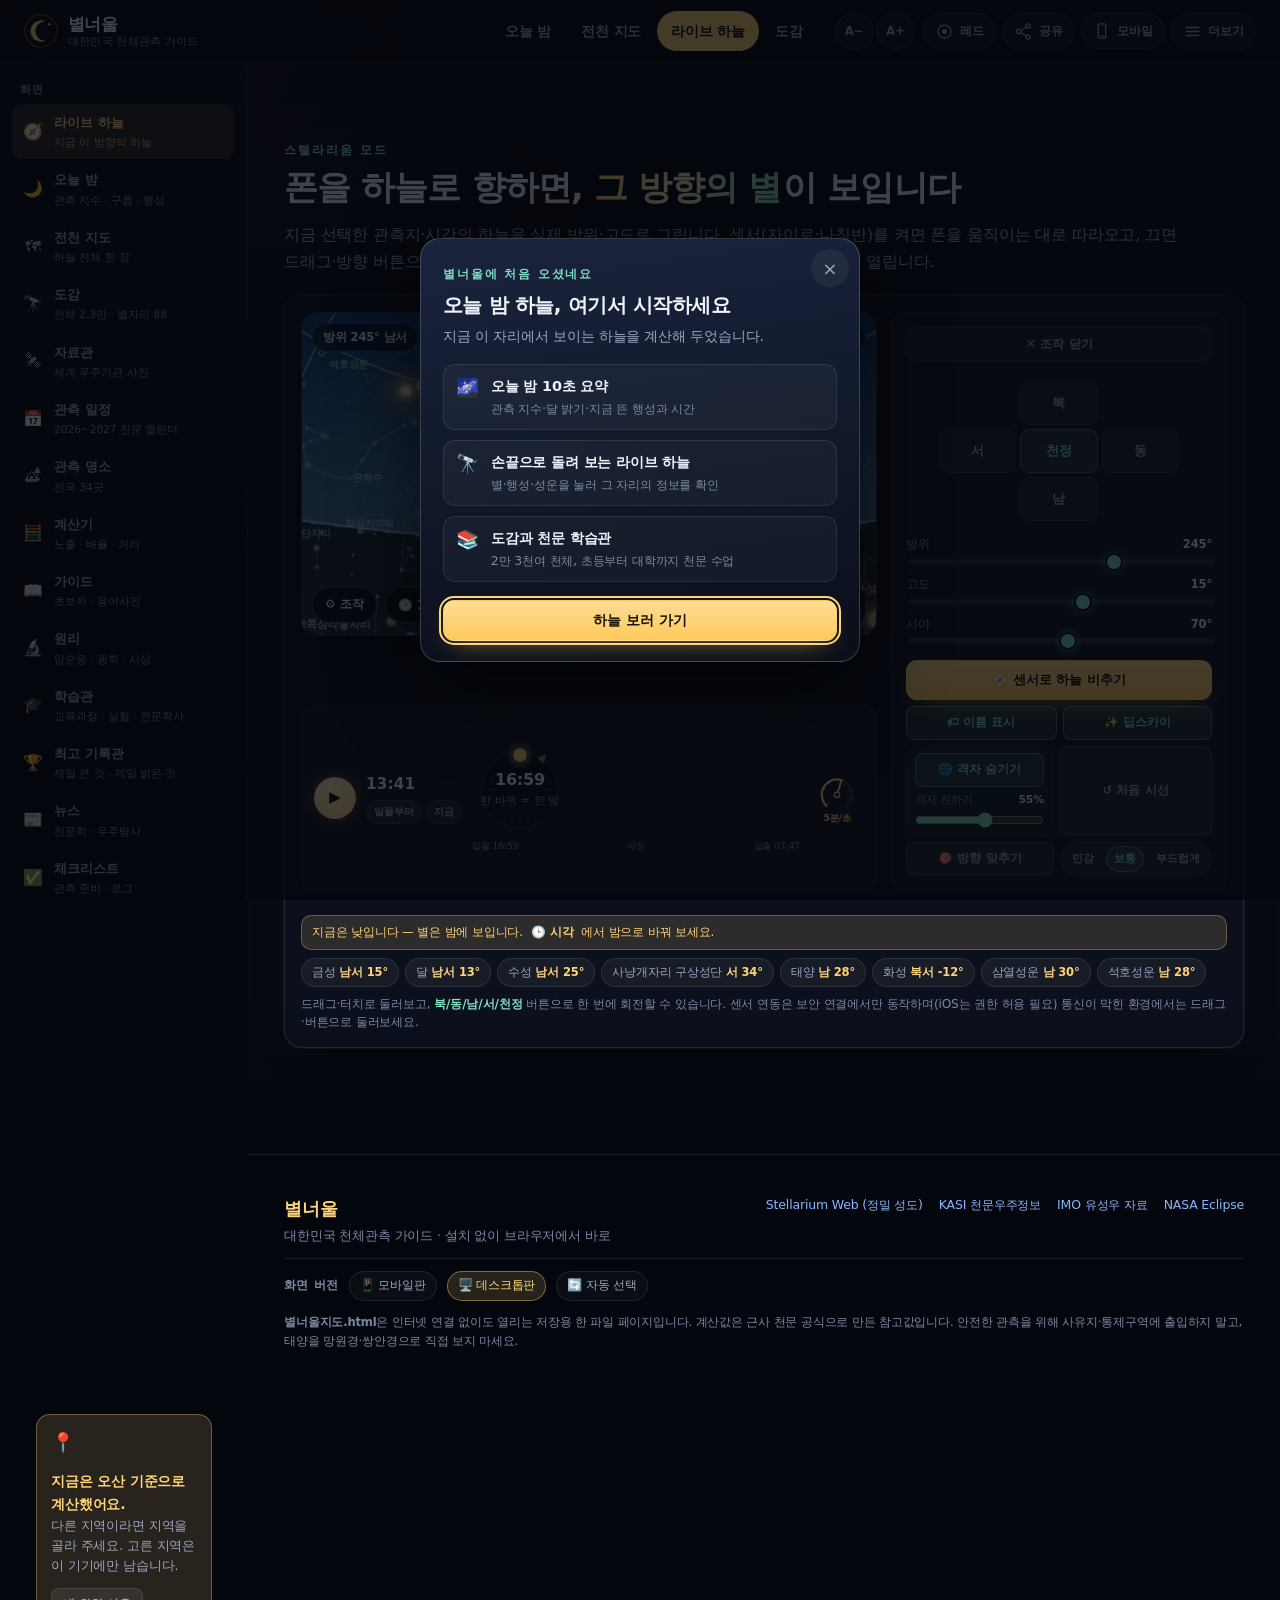
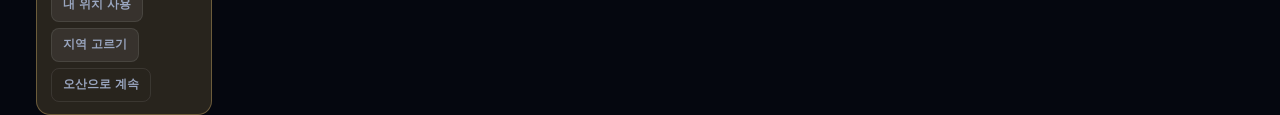
==== desktop.html @ a32bbd59 "📅 이번 주말 금·토·일 자동 비교·전환 칩 + 🌟 별 보기 좋은 날(30일 관측 지수) + 🌀 관성 손 떼는 순간 0프레임 · 캐시 2026-11-28.13" ====
<!DOCTYPE html>
<html lang="ko" data-layout="desktop">
<head>
<meta charset="UTF-8">
<meta name="viewport" content="width=1280, viewport-fit=cover">
<meta name="theme-color" content="#070b14">
<meta name="ob-layout" content="desktop">
<meta name="description" content="데스크톱판 · 별너울 — 대한민국 천체관측 가이드. 오늘 밤 달·행성·별자리, 관측 가능 시간, 촬영 계산기, 전국 별보기 명소, 2026~2027 천문 캘린더까지 한곳에서.">

<meta property="og:type" content="website">
<meta property="og:site_name" content="별너울">
<meta property="og:locale" content="ko_KR">
<meta property="og:title" content="별너울 — 대한민국 천체관측 가이드">
<meta property="og:description" content="오늘 밤 달·행성·별자리와 관측 가능 시간, 촬영 계산기, 전국 별보기 명소, 천문 학습관과 우주 뉴스까지 한곳에서. 설치 없이 브라우저에서 바로 열립니다.">
<meta property="og:image" content="https://byeolneoul.vercel.app/assets/space/jwst-carina-cosmic-cliffs.jpg">
<meta property="og:image:alt" content="제임스 웹 우주망원경이 촬영한 용골자리 성운">
<meta property="og:url" content="https://byeolneoul.vercel.app/">
<meta name="twitter:card" content="summary_large_image">
<meta name="twitter:title" content="별너울 — 대한민국 천체관측 가이드">
<meta name="twitter:description" content="오늘 밤 하늘을 10초 만에. 달·행성·별자리, 관측 명소, 촬영 계산기, 천문 학습관.">
<meta name="twitter:image" content="https://byeolneoul.vercel.app/assets/space/jwst-carina-cosmic-cliffs.jpg">
<title>별너울 — 데스크톱판</title>
<style id="bwSplashStyle">
/* 별너울 도입화면 — 첫 페인트부터 보이도록 머리에 직접 넣습니다 */
#bwSplash{
  position:fixed; inset:0; z-index:4000; display:grid; place-items:center;
  background:radial-gradient(125% 95% at 50% -10%, #1a2545 0%, #0d1526 42%, #06080f 100%);
  color:#eef2fb; overflow:hidden; opacity:1; visibility:visible;
  transition:opacity .58s ease, visibility .58s ease;
  font-family:"Pretendard", system-ui, -apple-system, "Apple SD Gothic Neo", "Malgun Gothic", sans-serif;
  -webkit-tap-highlight-color:transparent;
}
#bwSplash.is-out{ opacity:0; visibility:hidden; pointer-events:none; }
#bwSplash canvas{ position:absolute; inset:0; width:100%; height:100%; display:block; }
#bwSplash .bws-glow{
  position:absolute; left:50%; top:52%; width:min(78vw, 720px); height:min(78vw, 720px);
  transform:translate(-50%, -50%); pointer-events:none;
  background:radial-gradient(closest-side, rgba(138,182,255,.16), rgba(126,224,192,.07) 55%, rgba(6,8,15,0) 78%);
  filter:blur(6px);
}
#bwSplash .bws-inner{ position:relative; text-align:center; padding:0 26px; z-index:2; }
#bwSplash .bws-eyebrow{
  margin:0 0 14px; font-size:.72rem; letter-spacing:.34em; text-transform:uppercase;
  color:#8ab6ff; opacity:.9;
  animation:bwsFade 1.4s ease .15s both;
}
#bwSplash .bws-logo{
  margin:0; font-size:clamp(2.9rem, 11vw, 5.4rem); font-weight:800; letter-spacing:.02em; line-height:1.08;
  background:linear-gradient(178deg, #ffffff 6%, #ffe6b0 52%, #ffd479 100%);
  -webkit-background-clip:text; background-clip:text; color:transparent;
  filter:drop-shadow(0 6px 26px rgba(255,190,110,.26));
  animation:bwsRise 1.15s cubic-bezier(.2,.7,.3,1) .1s both;
}
#bwSplash .bws-sub{
  margin:16px 0 0; font-size:clamp(.92rem, 3.5vw, 1.16rem); color:#cfd9ee; letter-spacing:.01em;
  animation:bwsFade 1.5s ease .55s both;
}
#bwSplash .bws-hint{
  position:absolute; left:0; right:0; bottom:clamp(28px, 7vh, 58px); z-index:2; margin:0;
  text-align:center; font-size:.76rem; color:#7c88a3; letter-spacing:.04em;
  animation:bwsFade 1.6s ease 1.1s both;
}
@keyframes bwsRise{ from{ opacity:0; transform:translateY(16px) scale(.985); } to{ opacity:1; transform:none; } }
@keyframes bwsFade{ from{ opacity:0; } to{ opacity:1; } }
@media (prefers-reduced-motion: reduce){
  #bwSplash{ transition:opacity .2s linear, visibility .2s linear; }
  #bwSplash .bws-logo, #bwSplash .bws-eyebrow, #bwSplash .bws-sub, #bwSplash .bws-hint{ animation:none; }
}
</style>

<link rel="stylesheet" href="styles.css">
<link rel="stylesheet" href="layout-desktop.css">
<!-- 홈 화면 설치(PWA) -->
<link rel="manifest" href="manifest.webmanifest">
<link rel="apple-touch-icon" sizes="180x180" href="assets/icons/apple-touch-icon.png">
<meta name="apple-mobile-web-app-capable" content="yes">
<meta name="mobile-web-app-capable" content="yes">
<meta name="apple-mobile-web-app-status-bar-style" content="black-translucent">
<meta name="apple-mobile-web-app-title" content="별너울">
<meta name="application-name" content="별너울">
<link rel="icon" href="data:image/svg+xml,%3Csvg xmlns='http://www.w3.org/2000/svg' viewBox='0 0 64 64'%3E%3Ccircle cx='32' cy='32' r='30' fill='%23070b18'/%3E%3Cpath d='M40 14a20 20 0 1 0 0 36 16 16 0 0 1 0-36z' fill='%23ffd479'/%3E%3Ccircle cx='46' cy='20' r='2' fill='%23fff'/%3E%3Ccircle cx='18' cy='44' r='1.5' fill='%23fff'/%3E%3C/svg%3E">
</head>
<body>

<!-- 도입화면 — 첫 페인트부터 이 자리에서 바로 보입니다 -->
<div id="bwSplash" role="dialog" aria-label="별너울 도입 화면">
  <canvas id="bwSplashCanvas" aria-hidden="true"></canvas>
  <div class="bws-glow" aria-hidden="true"></div>
  <div class="bws-inner">
    <p class="bws-eyebrow">대한민국 천체관측 가이드</p>
    <h1 class="bws-logo">별너울</h1>
    <p class="bws-sub">오늘 밤, 내 머리 위 하늘을 읽다</p>
  </div>
  <p class="bws-hint">화면을 누르면 바로 시작합니다</p>
</div>
<script src="splash.js"></script>

<noscript>
  <div class="noscript-warn" role="alert"><b>JavaScript가 꺼져 있습니다.</b> 별너울은 달 위상·행성 위치·박명 시각을 이 브라우저에서 직접 계산합니다. 브라우저 설정에서 JavaScript를 켜면 모든 기능이 동작합니다.</div>
</noscript>

<a class="skip-link" href="#today">본문으로 건너뛰기</a>

<!-- ===================== 공통 헤더 ===================== -->
<header class="site-header" id="siteHeader">
  <div class="header-inner">
    <a class="brand" href="#today" aria-label="별너울 홈">
      <span class="brand-mark" aria-hidden="true">
        <svg viewBox="0 0 40 40" width="34" height="34">
          <circle cx="20" cy="20" r="19" fill="none" stroke="currentColor" stroke-width="1.2" opacity=".35"/>
          <path d="M25 8.5a12.5 12.5 0 1 0 0 23 10 10 0 0 1 0-23z" fill="currentColor"/>
          <circle cx="30" cy="12" r="1.4" fill="currentColor"/>
          <circle cx="12" cy="30" r="1" fill="currentColor"/>
        </svg>
      </span>
      <span class="brand-text">
        <strong>별너울</strong>
        <small>대한민국 천체관측 가이드</small>
      </span>
    </a>

    <nav class="main-nav" id="mainNav" aria-label="주요 메뉴">
      <a href="#today" class="nav-link is-active" data-nav="today">오늘 밤</a>
      <a href="#skymap" class="nav-link" data-nav="skymap">전천 지도</a>
      <a href="#live" class="nav-link" data-nav="live">라이브 하늘</a>
      <a href="#catalog" class="nav-link" data-nav="catalog">도감</a>
    </nav>

    <div class="header-tools">
      <div class="font-ctrl" role="group" aria-label="글자 크기">
        <button class="icon-btn icon-btn-sm" id="fsDown" aria-label="글자 작게" title="글자 작게">A−</button>
        <button class="icon-btn icon-btn-sm" id="fsUp" aria-label="글자 크게" title="글자 크게">A+</button>
      </div>
      <button class="icon-btn" id="btnRed" aria-pressed="false" title="야간 관측용 레드라이트 모드 (암순응 보호)">
        <svg viewBox="0 0 24 24" width="19" height="19" aria-hidden="true"><circle cx="12" cy="12" r="8.2" fill="none" stroke="currentColor" stroke-width="1.6"/><circle cx="12" cy="12" r="3.2" fill="currentColor"/></svg>
        <span class="tool-label">레드</span>
      </button>
      <button class="icon-btn" id="btnShareTop" title="오늘 밤 별보기 플랜을 복사">
        <svg viewBox="0 0 24 24" width="19" height="19" aria-hidden="true"><circle cx="18" cy="5" r="2.6" fill="none" stroke="currentColor" stroke-width="1.6"/><circle cx="6" cy="12" r="2.6" fill="none" stroke="currentColor" stroke-width="1.6"/><circle cx="18" cy="19" r="2.6" fill="none" stroke="currentColor" stroke-width="1.6"/><path d="M8.4 10.8 15.6 6.4M8.4 13.2l7.2 4.4" stroke="currentColor" stroke-width="1.6"/></svg>
        <span class="tool-label">공유</span>
      </button>
      <div class="more-wrap">
        <button class="icon-btn more-btn" id="btnMore" aria-expanded="false" aria-controls="moreMenu" aria-haspopup="true" title="전체 목차 열기">
          <svg viewBox="0 0 24 24" width="19" height="19" aria-hidden="true"><path d="M4 7h16M4 12h16M4 17h16" stroke="currentColor" stroke-width="1.8" stroke-linecap="round"/></svg>
          <span class="tool-label">더보기</span>
        </button>
        <div class="more-menu" id="moreMenu" role="menu" aria-label="전체 목차" hidden>
          <div class="more-core" role="group" aria-label="주요 메뉴">
            <a href="#today" role="menuitem">오늘 밤</a>
            <a href="#skymap" role="menuitem">전천 지도</a>
            <a href="#live" role="menuitem">라이브 하늘</a>
            <a href="#catalog" role="menuitem">도감</a>
          </div>
          <div class="more-group more-pwa" role="group" aria-label="앱 설치">
            <p class="more-title"><span aria-hidden="true">📲</span> 앱</p>
            <button type="button" class="more-item" id="btnInstall" role="menuitem">
              <span class="mi-ico" aria-hidden="true">📲</span>
              <span class="mi-txt"><b id="pwaInstallLabel">앱으로 설치</b><small id="pwaInstallNote">홈 화면에 추가 · 주소창 없이</small></span>
              <span class="pwa-badge" id="pwaInstallBadge" hidden>실행 중</span>
            </button>
          </div>
          <div class="more-group" role="group" aria-label="관측 계획과 현장">
            <p class="more-title"><span aria-hidden="true">🗓️</span> 관측 계획 · 현장</p>
            <a href="#calendar" class="more-item" role="menuitem">
              <span class="mi-ico" aria-hidden="true">📅</span>
              <span class="mi-txt"><b>관측 일정</b><small>2026~2027 천문 캘린더</small></span>
            </a>
            <a href="#sites" class="more-item" role="menuitem">
              <span class="mi-ico" aria-hidden="true">🏕️</span>
              <span class="mi-txt"><b>전국 관측 명소</b><small>광공해 등급 · 권역별 추천</small></span>
            </a>
          </div>
          <div class="more-group" role="group" aria-label="도구와 자료">
            <p class="more-title"><span aria-hidden="true">🧰</span> 도구 · 자료</p>
            <a href="#lab" class="more-item" role="menuitem">
              <span class="mi-ico" aria-hidden="true">🧮</span>
              <span class="mi-txt"><b>촬영·광학 계산기</b><small>노출 · 화각 · 배율 · 한계등급</small></span>
            </a>
            <a href="#spacearchive" class="more-item" role="menuitem">
              <span class="mi-ico" aria-hidden="true">🛰️</span>
              <span class="mi-txt"><b>🛰️ 자료관</b><small>세계 우주기관의 실제 사진</small></span>
            </a>
          </div>
          <div class="more-group" role="group" aria-label="학습관과 소식">
            <p class="more-title"><span aria-hidden="true">🎓</span> 배움 · 소식</p>
            <a href="#records" class="more-item" role="menuitem">
              <span class="mi-ico" aria-hidden="true">🏆</span>
              <span class="mi-txt"><b>🏆 우주 최고 기록관</b><small>제일 큰 것 · 제일 밝은 것 15가지</small></span>
            </a>
            <a href="#learn" class="more-item" role="menuitem">
              <span class="mi-ico" aria-hidden="true">🎓</span>
              <span class="mi-txt"><b>천문 학습관</b><small>교육과정 실험실 · 천문학사</small></span>
            </a>
            <a href="#news" class="more-item" role="menuitem">
              <span class="mi-ico" aria-hidden="true">📰</span>
              <span class="mi-txt"><b>우주·천문 뉴스</b><small>최신 관측 · 로켓 발사 소식</small></span>
            </a>
          </div>
          <div class="more-group" role="group" aria-label="입문과 학습">
            <p class="more-title"><span aria-hidden="true">📖</span> 입문 · 학습</p>
            <a href="#guide" class="more-item" role="menuitem">
              <span class="mi-ico" aria-hidden="true">📖</span>
              <span class="mi-txt"><b>초보자 가이드 &amp; 용어사전</b><small>첫 관측 7단계 + 용어 89개</small></span>
            </a>
            <a href="#glossary" class="more-item" role="menuitem">
              <span class="mi-ico" aria-hidden="true">🔤</span>
              <span class="mi-txt"><b>용어사전 바로 보기</b><small>적위 · Bortle · 시상 등</small></span>
            </a>
            <a href="#science" class="more-item" role="menuitem">
              <span class="mi-ico" aria-hidden="true">🔬</span>
              <span class="mi-txt"><b>원리 깊이 보기</b><small>암순응 · 노출 · 구경 · 시상</small></span>
            </a>
          </div>
          <div class="more-group" role="group" aria-label="빠른 실행">
            <p class="more-title"><span aria-hidden="true">⚡</span> 빠른 실행</p>
            <button type="button" class="more-item" data-open="cookie" role="menuitem">
              <span class="mi-ico" aria-hidden="true">🍪</span>
              <span class="mi-txt"><b>오늘의 우주 쿠키</b><small>NASA · SpaceX 오늘의 소식</small></span>
            </button>
            <button type="button" class="more-item" data-open="ai" role="menuitem">
              <span class="mi-ico" aria-hidden="true">🤖</span>
              <span class="mi-txt"><b>AI 천문 도우미</b><small>이 사이트의 하늘 정보로 답합니다</small></span>
            </button>
          </div>
          <div class="more-group" role="group" aria-label="의견 보내기">
            <p class="more-title"><span aria-hidden="true">💬</span> 의견</p>
            <button type="button" class="more-item" data-open="feedback" role="menuitem">
              <span class="mi-ico" aria-hidden="true">💬</span>
              <span class="mi-txt"><b>사용자 피드백</b><small>버그 제보 · 기능 제안 · 칭찬</small></span>
            </button>
          </div>
          <div class="more-group" role="group" aria-label="공유">
            <p class="more-title"><span aria-hidden="true">🔗</span> 공유</p>
            <button type="button" class="more-item" data-open="share" role="menuitem">
              <span class="mi-ico" aria-hidden="true">🔗</span>
              <span class="mi-txt"><b>별너울 공유하기</b><small>링크 보내기 · 친구에게 추천</small></span>
            </button>
          </div>
        </div>
      </div>
    </div>
  </div>
</header>

<div class="wrap first-visit-wrap">
  <div class="first-visit" id="firstVisit" hidden>
    <span class="fv-ico" aria-hidden="true">📍</span>
    <div class="fv-txt"><b>지금은 오산 기준으로 계산했어요.</b><span>다른 지역이라면 지역을 골라 주세요. 고른 지역은 이 기기에만 남습니다.</span></div>
    <div class="fv-actions">
      <button type="button" class="mini-btn" data-fv="geo">내 위치 사용</button>
      <button type="button" class="mini-btn" data-fv="pick">지역 고르기</button>
      <button type="button" class="mini-btn fv-ghost" data-fv="keep">오산으로 계속</button>
    </div>
  </div>
</div>

<main>

<!-- ===================== 1. 오늘 밤 ===================== -->
<section class="section section-hero" id="today" data-view="today">
  <div class="hero-sky" aria-hidden="true">
    <div class="hero-glow"></div>
    <canvas class="hero-stars" id="heroStars" width="1200" height="620"></canvas>
  </div>

  <div class="wrap">
    <div class="hero-head">
      <p class="eyebrow">오늘 밤, 어디서 무엇을 볼까</p>
      <h1>대한민국 어디서든,<br><span class="grad">오늘 밤 하늘</span>을 10초 만에.</h1>
      <p class="hero-sub">지역과 날짜를 고르면 달 위상·어두운 시간·지금 떠 있는 천체·촬영 설정까지 한 번에 계산합니다.</p>
      <p class="boot-note" id="bootNote" role="status" aria-live="polite"><span class="bn-dot" aria-hidden="true"></span>오늘 밤 하늘을 계산하고 있어요…</p>

      <div class="quick-actions" id="quickActions" role="group" aria-label="빠른 날짜 선택">
        <button class="qa-btn is-active" data-preset="tonight" type="button"><span aria-hidden="true">🌙</span>오늘 밤</button>
        <button class="qa-btn" data-preset="weekend" type="button"><span aria-hidden="true">📅</span>이번 주말</button>
        <button class="qa-btn" data-preset="dark" type="button"><span aria-hidden="true">🌟</span>별 보기 좋은 날</button>
        <button class="qa-btn" data-preset="gem" type="button"><span aria-hidden="true">✨</span>12/14 쌍둥이자리</button>
        <button class="qa-btn" data-preset="qua" type="button"><span aria-hidden="true">☄️</span>1/4 사분의자리</button>
      </div>

      <!-- 이번 주말 — 금·토·일 밤 중 더 좋은 밤으로 바로 전환 (「이번 주말」 프리셋일 때만 보입니다) -->
      <div class="weekend-switch" id="weekendSwitch" hidden>
        <div class="ws-chips" id="weekendChips" role="group" aria-label="이번 주말 밤 전환"></div>
        <p class="ws-why" id="weekendWhy" aria-live="polite"></p>
      </div>
    </div>

    <!-- 관측지·날짜 선택 -->
    <div class="control-panel" id="controlPanel">
      <div class="control-row control-row-region">
        <label class="field field-prov">
          <span class="field-label">시·도</span>
          <select id="provinceSelect" aria-label="시·도 선택"></select>
        </label>
        <label class="field field-dist">
          <span class="field-label">시·군·구</span>
          <select id="districtSelect" aria-label="시·군·구 선택"></select>
        </label>
        <button class="btn btn-ghost" id="btnGeo" title="브라우저 위치 권한을 허용하면 현재 위치로 계산합니다">
          <svg viewBox="0 0 24 24" width="16" height="16" aria-hidden="true"><path d="M12 2v3M12 19v3M2 12h3M19 12h3" stroke="currentColor" stroke-width="1.8" stroke-linecap="round"/><circle cx="12" cy="12" r="5.5" fill="none" stroke="currentColor" stroke-width="1.8"/><circle cx="12" cy="12" r="1.8" fill="currentColor"/></svg>
          내 위치
        </button>
        <label class="field field-date">
          <span class="field-label">날짜</span>
          <input type="date" id="dateInput" aria-label="관측 날짜">
        </label>
        <label class="field field-time">
          <span class="field-label">시각</span>
          <input type="time" id="timeInput" aria-label="관측 시각 (지금은 현재 시각으로 자동 갱신)">
          <button class="mini-btn" id="btnNow" type="button" title="현재 시각으로">지금</button>
        </label>
      </div>
      <div class="control-row control-row-sub">
        <button class="link-btn" id="btnCustom" aria-expanded="false">위경도 직접 입력</button>
        <span class="coord-note" id="coordNote">37.1969°N · 127.0343°E · Bortle 7</span>
        <span class="region-hint" id="regionHint">시·도 → 시·군·구 순서로 좁혀집니다 · 2026.7 행정구역 기준</span>
        <div class="custom-coords" id="customCoords" hidden>
          <label class="field field-sm"><span class="field-label">위도</span><input type="number" id="latInput" step="0.0001" min="-90" max="90" inputmode="decimal"></label>
          <label class="field field-sm"><span class="field-label">경도</span><input type="number" id="lonInput" step="0.0001" min="-180" max="180" inputmode="decimal"></label>
          <button class="btn btn-sm" id="btnApplyCoords">적용</button>
        </div>
      </div>
    </div>

    <!-- 지금이 낮일 때의 안내 (밤 기준으로 한 번에 바꾸기) -->
    <div class="day-note" id="dayNote" role="status" hidden>
      <span id="dayNoteText">☀️ 지금은 낮입니다 — 아래 고도·추천은 지금 하늘 기준이에요. 밤에 볼 대상을 보려면 시각을 바꿔 주세요.</span>
      <button class="mini-btn" id="btnNight22" type="button">🌙 오늘 밤 22:00로 보기</button>
    </div>

    <!-- 10초 요약 히어로 카드 -->
    <div class="summary-card" id="heroSummary" aria-live="polite">
      <div class="summary-main">
        <div class="summary-head">
          <span class="summary-date" id="summaryDate">—</span>
          <span class="summary-place" id="summaryPlace">—</span>
        </div>
        <div class="summary-grid">
          <div class="sum-moon">
            <div class="moon-svg-wrap" id="heroMoonSvg"></div>
            <div class="sum-moon-meta">
              <strong id="heroMoonName">—</strong>
              <span id="heroMoonPct">—</span>
            </div>
          </div>
          <div class="sum-window">
            <div class="sum-label">완전히 어두운 시간</div>
            <strong class="sum-big" id="heroDarkWindow">—</strong>
            <span class="sum-small" id="heroDarkHours">—</span>
          </div>
          <div class="sum-score">
            <div class="score-ring" id="heroScoreRing">
              <svg viewBox="0 0 100 100" width="88" height="88" aria-hidden="true">
                <circle cx="50" cy="50" r="42" fill="none" stroke="rgba(255,255,255,.09)" stroke-width="8"/>
                <circle id="scoreArc" cx="50" cy="50" r="42" fill="none" stroke="url(#scoreGrad)" stroke-width="8"
                        stroke-linecap="round" stroke-dasharray="264" stroke-dashoffset="264" transform="rotate(-90 50 50)"/>
                <defs><linearGradient id="scoreGrad" x1="0" y1="0" x2="1" y2="1">
                  <stop offset="0%" stop-color="#7ee0c0"/><stop offset="100%" stop-color="#ffd479"/>
                </linearGradient></defs>
              </svg>
              <span id="heroScoreNum">—</span>
            </div>
            <div class="sum-label term" data-tip="달 밝기·관측지 광공해·어두운 시간·시간별 구름양·강수를 종합한 '깊은하늘 관측' 지수입니다. 구름이 많을수록 점수가 크게 떨어집니다. 달과 행성은 이 점수와 별개로 언제든 볼 수 있습니다.">오늘 밤 관측 지수</div>
            <div class="score-basis" id="heroScoreBasis" aria-live="polite">—</div>
          </div>
        </div>
        <div class="sum-top3" id="heroTop3"></div>
      </div>
      <div class="summary-side">
        <div class="sum-side-row"><span>일몰</span><strong id="heroSunset">—</strong></div>
        <div class="sum-side-row"><span>천문박명 끝</span><strong id="heroDusk">—</strong></div>
        <div class="sum-side-row"><span>새벽 박명 시작</span><strong id="heroDawn">—</strong></div>
        <div class="sum-side-row"><span>달 출/몰</span><strong id="heroMoonRS">—</strong></div>
        <div class="sum-side-row"><span class="term" data-tip="관측지 좌표 기준 시간별 구름양·강수확률(Open-Meteo)의 오늘 밤 평균입니다. 18시부터 다음날 06시까지를 봅니다.">구름(밤 평균)</span><strong id="heroCloud">—</strong></div>
        <div class="sum-side-row"><span class="term" data-tip="내 위치 기준 하늘의 '현재 시각'. 적경 0h가 남중하는 때를 0시로 셉니다. 별이 지금 어디 있는지 계산하는 기준입니다.">지방항성시</span><strong id="heroLst">—</strong></div>
        <button class="btn btn-primary btn-block" id="btnSharePlan">
          <svg viewBox="0 0 24 24" width="17" height="17" aria-hidden="true"><path d="M9 12.5l6-3.5M9 12.5l6 3.5" stroke="currentColor" stroke-width="1.7" stroke-linecap="round"/><circle cx="6" cy="12" r="2.4" fill="none" stroke="currentColor" stroke-width="1.7"/><circle cx="18" cy="7" r="2.4" fill="none" stroke="currentColor" stroke-width="1.7"/><circle cx="18" cy="18" r="2.4" fill="none" stroke="currentColor" stroke-width="1.7"/></svg>
          오늘 밤 플랜 복사
        </button>
        <p class="side-hint">카카오톡·문자에 그대로 붙여넣으세요. 위치 권한이 막혀 있으면 위경도를 직접 입력하세요.</p>
        <button class="mini-btn" id="btnPrintPlan">플랜 인쇄 · PDF</button>
      </div>
    </div>

    <!-- 밤 타임라인 -->
    <div class="panel timeline-panel">
      <div class="panel-head">
        <h2>오늘 밤 어두운 시간</h2>
        <span class="panel-note" id="timelineNote">—</span>
      </div>
      <div class="night-bar" id="nightBar"></div>
      <div class="night-legend">
        <span><i class="dot dot-day"></i>낮</span>
        <span><i class="dot dot-civil"></i>시민박명</span>
        <span><i class="dot dot-naut"></i>항해박명</span>
        <span><i class="dot dot-astro"></i>천문박명</span>
        <span><i class="dot dot-dark"></i>완전한 어둠</span>
        <span><i class="dot dot-moon"></i>달 떠 있는 시간</span>
      </div>
    </div>

    <!-- 시간별 구름양 -->
    <div class="panel cloud-panel" id="cloudPanel">
      <div class="panel-head">
        <h2>시간별 구름양·강수 <span class="cloud-pill" id="cloudPill">—</span></h2>
        <span class="panel-note" id="cloudNote">Open-Meteo 시간별 구름양·강수 예보 · 오늘 18시 → 내일 06시</span>
      </div>
      <div class="cloud-chart" id="cloudChart" aria-live="polite"></div>
      <div class="cloud-legend" id="cloudLegend">
        <span><i class="cc-dot cc-clear"></i>맑음 0–25%</span>
        <span><i class="cc-dot cc-some"></i>조금 25–50%</span>
        <span><i class="cc-dot cc-many"></i>구름 많음 50–85%</span>
        <span><i class="cc-dot cc-over"></i>흐림 85% 이상</span>
        <span><i class="cc-dot cc-rain-dot"></i>💧 비·눈 (파란 막대 = 강수량)</span>
      </div>
      <p class="panel-foot" id="cloudFoot">기상 예보를 불러오는 중입니다…</p>
    </div>

    <div class="moon-row">
      <!-- 달 · 태양 상세 -->
      <div class="panel">
        <div class="panel-head"><h2>달과 태양</h2></div>
        <div class="moon-detail">
          <div class="moon-svg-wrap moon-large" id="moonDetailSvg"></div>
          <div class="moon-facts" id="moonFacts"></div>
        </div>
        <div class="moon-strip" id="moonStrip" aria-label="앞으로 14일 달 위상"></div>
        <div class="sun-facts" id="sunFacts"></div>
      </div>
    </div>

    <!-- 행성 -->
    <div class="panel" data-dash="planet">
      <div class="panel-head">
        <h2>오늘 밤 행성</h2>
        <span class="panel-note"><span class="term" data-tip="지구에서 본 밝기. 숫자가 작을수록 밝고, 1등급 차이는 약 2.5배 차이입니다.">겉보기 등급</span>·<span class="term" data-tip="지구에서 본 행성 원반의 각도 크기(″=각초). 클수록 망원경으로 크게 보입니다.">시지름</span>은 근사 계산값입니다</span>
      </div>
      <div class="table-scroll">
        <table class="data-table" id="planetTable">
          <thead><tr>
            <th>행성</th><th>등급</th><th>고도</th><th>방위</th><th>시지름</th><th>출</th><th>남중</th><th>몰</th><th>관측</th><th>조준</th>
          </tr></thead>
          <tbody></tbody>
        </table>
      </div>
    </div>

    <!-- 시간대별 계획 -->
    <div class="panel" data-dash="hourly">
      <div class="panel-head">
        <h2>시간대별로 무엇을 볼까</h2>
        <span class="panel-note">일몰부터 새벽까지, 그 시각 가장 잘 보이는 대상</span>
      </div>
      <div class="hourly-plan" id="hourlyPlan"></div>
      <p class="panel-foot">각 시간은 정시 기준이며, 고도 20° 이상이고 달빛 영향을 덜 받는 대상을 우선 골랐습니다.</p>
    </div>

    <!-- 앞으로 30일 별 보기 좋은 날 -->
    <div class="panel" data-dash="best">
      <div class="panel-head">
        <h2>앞으로 30일, 별 보기 좋은 날</h2>
        <span class="panel-note">오늘부터 30일 · 같은 관측지 기준 · 달 밝기·어두운 시간·(예보 구간 구름·강수)으로 계산</span>
      </div>
      <div class="best-nights" id="bestNights"></div>
    </div>

    <!-- 장비별 추천 -->
    <div class="panel" data-dash="targets">
      <div class="panel-head">
        <h2>오늘 밤 추천 천체</h2>
        <span class="panel-note">장비 단계를 고르면 그에 맞는 대상만 보여드립니다</span>
      </div>
      <div class="tier-tabs" id="tierTabs" role="tablist"></div>
      <div class="target-list" id="tonightTargets"></div>
    </div>
  </div>
</section>

<!-- ===================== 1-B. 라이브 하늘 뷰 (스텔라리움 모드) ===================== -->
<section class="section section-alt" id="live" data-view="live">
  <div class="wrap">
    <div class="section-head">
      <p class="eyebrow">스텔라리움 모드</p>
      <h2>폰을 하늘로 향하면, <span class="grad">그 방향의 별</span>이 보입니다</h2>
      <p class="section-sub">지금 선택한 관측지·시각의 하늘을 실제 방위·고도로 그립니다. 센서(자이로·나침반)를 켜면 폰을 움직이는 대로 따라오고, 끄면 드래그·방향 버튼으로 360° 둘러볼 수 있습니다. 별·행성·달을 누르면 정보 카드가 열립니다.</p>
    </div>

    <div class="panel live-panel">
      <div class="live-stage" id="liveStage">
        <canvas id="liveCanvas" role="img" aria-label="현재 방향의 하늘 (방위·고도 투영)"></canvas>
        <!-- 조준 유도 링 — 목표가 시야 안에 들어오면 그 자리에 조준 링을 그립니다 -->
        <canvas class="live-guide-canvas" id="liveGuideCanvas" aria-hidden="true"></canvas>
        <div class="live-hud" aria-hidden="true"><span class="live-cross-h"></span><span class="live-cross-v"></span></div>
        <div class="live-hud-top">
          <span class="live-chip" id="liveAzChip">방위 —</span>
          <span class="live-chip" id="liveAltChip">고도 —</span>
          <span class="live-chip live-chip-sensor" id="liveSensorChip">센서 꺼짐</span>
        </div>
        <!-- 🎯 조준 유도 — 보낸 목표를 ✕ 로 끌 때까지 따라갑니다 -->
        <div class="live-guide" id="liveGuide" hidden>
          <div class="lguide-bar" id="liveGuideBar">
            <span class="lguide-bar-ico" aria-hidden="true">🎯</span>
            <span class="lguide-bar-name" id="liveGuideName">목표</span>
            <span class="lguide-bar-state" id="liveGuideState">—</span>
            <button class="lguide-x" id="liveGuideX" type="button" aria-label="조준 유도 끄기" title="조준 유도 끄기">✕</button>
          </div>
          <div class="lguide-beacon" id="liveGuideBeacon" aria-hidden="true">
            <span class="lguide-halo"></span>
            <span class="lguide-arrow" id="liveGuideArrow">
              <svg viewBox="0 0 24 24" width="18" height="18" focusable="false" aria-hidden="true"><path d="M12 2.8 19.6 19.4 12 15.3 4.4 19.4z" fill="currentColor"/></svg>
            </span>
          </div>
          <div class="lguide-pill" id="liveGuidePill" aria-hidden="true">
            <b class="lguide-pill-name" id="liveGuideBeaconName">목표</b>
            <span class="lguide-pill-angle" id="liveGuideBeaconAngle">—</span>
            <span class="lguide-pill-below" id="liveGuideBelow" hidden>지평선 아래</span>
          </div>
        </div>
        <div class="live-center-card" id="liveCenterCard">시야 중앙 —</div>
        <div class="live-zoom">
          <button class="live-zbtn" id="liveZoomIn" type="button" aria-label="확대">＋</button>
          <span class="live-fov-val" id="liveFovVal">65°</span>
          <button class="live-zbtn" id="liveZoomOut" type="button" aria-label="축소">－</button>
        </div>
        <div class="live-quick" id="liveQuick">
          <button class="lq-btn" id="liveToolsBtn" type="button" aria-expanded="false" aria-controls="liveControls">⚙ 조작</button>
          <button class="lq-btn lq-time" id="liveTimeBtn" type="button" aria-expanded="false" aria-controls="liveTimeCard" title="하늘 시각 바꾸기">🕒 —</button>
          <button class="lq-btn" id="liveCalBtnQ" type="button" aria-label="지금 보는 방향으로 나침반 맞추기">🎯 <span class="lq-wide">방향 맞추기</span><span class="lq-narrow">조준</span></button>
          <!-- 실시간 트래킹 바로 켜기/끄기 — ⚙ 조작 안의 센서 버튼과 같은 상태를 씁니다 -->
          <button class="lq-btn lq-track" id="liveTrackBtnQ" type="button" aria-pressed="false" aria-label="실시간 트래킹 켜기" title="실시간 트래킹(센서)을 켜고 끕니다">🧭 추적</button>
        </div>
        <div class="live-time-card" id="liveTimeCard" hidden>
          <div class="ltc-head">
            <b>🕒 하늘 시각</b>
            <span class="ltc-now" id="ltcNow">—</span>
            <button class="ltc-x" id="ltcClose" type="button" aria-label="시간 조정 닫기">✕</button>
          </div>
          <div class="ltc-presets" id="ltcPresets" role="group" aria-label="빠른 시각">
            <button class="ltc-chip" type="button" data-ltc="now">지금</button>
            <button class="ltc-chip" type="button" data-ltc="sunset">일몰</button>
            <button class="ltc-chip" type="button" data-ltc="20">20시</button>
            <button class="ltc-chip" type="button" data-ltc="22">22시</button>
            <button class="ltc-chip" type="button" data-ltc="0">자정</button>
            <button class="ltc-chip" type="button" data-ltc="2">새벽 2시</button>
          </div>
          <div class="ltc-dial" id="ltcDialWrap">
            <div id="ltcDial"></div>
          </div>
          <p class="ltc-dial-note">시계 방향으로 돌리면 날짜도 함께 넘어갑니다</p>
          <div class="ltc-row">
            <label class="ltc-date"><span>날짜</span><input type="date" id="ltcDate"></label>
            <label class="ltc-time"><span>시각</span><input type="time" id="ltcTime" step="300"></label>
          </div>
          <p class="ltc-note">0~11시는 그 밤의 다음 날 새벽으로 계산합니다. 다이얼을 한 바퀴 돌리면 자정을 지나 다음 날로 이어집니다.</p>
        </div>
      </div>

      <div class="tm-dock tm-dock-live" data-tm>
      <button class="tm-play" data-tm-play type="button" aria-pressed="false" aria-label="밤하늘 타임랩스 재생">▶</button>
      <div class="tm-readout">
        <b class="tm-clock" data-tm-clock>—</b>
        <div class="tm-quick">
          <button class="tm-chip" data-tm-sunset type="button">일몰부터</button>
          <button class="tm-chip" data-tm-now type="button">지금</button>
        </div>
      </div>
      <div class="tm-slide tm-slide-dial">
        <div class="tm-time-dial" data-tm-time></div>
        <div class="tm-scale"><span data-tm-start>일몰</span><span>자정</span><span data-tm-end>일출</span></div>
      </div>
      <div class="tm-dial" data-tm-dial role="slider" tabindex="0" aria-label="재생 속도" aria-valuemin="0.5" aria-valuemax="30" aria-valuenow="5" aria-valuetext="5분/초">
        <svg viewBox="0 0 54 42" aria-hidden="true" focusable="false">
          <circle class="tm-dial-bg" cx="27" cy="25" r="16"></circle>
        <circle class="tm-dial-arc" cx="27" cy="25" r="16"></circle>
          <g class="tm-dial-ticks" data-tm-ticks></g>
          <g class="tm-dial-needle" data-tm-needle><line x1="27" y1="25" x2="27" y2="9"></line></g>
          <circle class="tm-dial-hub" cx="27" cy="25" r="2.8"></circle>
        </svg>
        <span class="tm-dial-val" data-tm-speed>5분/초</span>
      </div>
    </div>

      <div class="live-controls" id="liveControls">
        <div class="live-pad" role="group" aria-label="방향 회전">
          <button class="pad-btn pad-n" data-az="0" data-alt="30" type="button">북</button>
          <button class="pad-btn pad-w" data-az="270" data-alt="30" type="button">서</button>
          <button class="pad-btn pad-c" data-az="0" data-alt="88" type="button" title="천정(머리 위)">천정</button>
          <button class="pad-btn pad-e" data-az="90" data-alt="30" type="button">동</button>
          <button class="pad-btn pad-s" data-az="180" data-alt="30" type="button">남</button>
        </div>

        <div class="live-sliders">
          <label class="live-field"><span>방위 <b id="liveAzVal">0°</b></span>
            <input type="range" id="liveAz" min="0" max="359" step="1" value="0"></label>
          <label class="live-field"><span>고도 <b id="liveAltVal">30°</b></span>
            <input type="range" id="liveAlt" min="-85" max="89" step="1" value="30"></label>
          <label class="live-field"><span>시야 <b id="liveFovVal2">65°</b></span>
            <input type="range" id="liveFov" min="15" max="120" step="5" value="65"></label>
        </div>

        <div class="live-actions">
          <button class="btn btn-primary btn-sm" id="liveSensorBtn" type="button" aria-pressed="false">🧭 센서로 하늘 비추기</button>
          <button class="mini-btn" id="liveLabelsBtn" type="button" aria-pressed="true">🏷 이름 표시</button>
          <button class="mini-btn" id="liveDeepBtn" type="button" aria-pressed="true">✨ 딥스카이</button>
          <div class="live-grid-ctl" role="group" aria-label="격자 표시">
            <button class="mini-btn" id="liveGridBtn" type="button" aria-pressed="true" title="고도·방위 격자를 보이거나 숨깁니다">🌐 격자 숨기기</button>
            <label class="live-grid-range"><span>격자 진하기 <b id="liveGridVal">55%</b></span>
              <input type="range" id="liveGrid" min="0" max="100" step="5" value="55" aria-label="격자 진하기"></label>
          </div>
          <button class="mini-btn" id="liveResetBtn" type="button">↺ 처음 시선</button>
          <button class="mini-btn" id="liveCalBtn" type="button" title="지금 보는 방향을 기준으로 나침반 오차를 0으로 맞춥니다">🎯 방향 맞추기</button>
          <div class="live-sens" role="group" aria-label="센서 따라오는 정도">
            <button class="sens-btn" type="button" data-sens="0.6">민감</button>
            <button class="sens-btn is-on" type="button" data-sens="1">보통</button>
            <button class="sens-btn" type="button" data-sens="1.6">부드럽게</button>
          </div>
        </div>
      </div>

      <div class="live-foot">
        <div class="live-day-hint" id="liveDayHint" hidden>지금은 낮입니다 — 별은 밤에 보입니다. <b class="ldh-key">🕒 시각</b>에서 밤으로 바꿔 보세요.</div>
        <div class="live-inview" id="liveInView"></div>
        <p class="live-help" id="liveHelp">드래그·터치로 둘러보고, <b>북/동/남/서/천정</b> 버튼으로 한 번에 회전할 수 있습니다. 센서 연동은 보안 연결에서만 동작하며(iOS는 권한 허용 필요) 통신이 막힌 환경에서는 드래그·버튼으로 둘러보세요.</p>
      </div>
    </div>
  </div>
</section>


<!-- ===================== 1-C. 전천 지도 (개별 화면) ===================== -->
<section class="section section-alt" id="skymapView" data-view="skymap">
  <div class="wrap">
    <div class="section-head">
      <p class="eyebrow">전천 지도</p>
      <h2>지금 하늘을 <span class="grad">한 장에</span></h2>
      <p class="section-sub">머리 위 하늘 전체를 펼쳐 보여 줍니다. 지도에 그려진 <b>모든 별</b>(어두운 별까지)과 행성·달·성운을 누르면 그 자리의 실시간 고도·방위·출몰을 보여 주고, 아래 도크로 밤새 하늘이 움직이는 모습을 재생할 수 있습니다.</p>
    </div>
    <div class="grid-1">
      <!-- 전천 지도 -->
      <div class="panel skymap-panel" id="skymap">
        <div class="panel-head">
          <h2>지금 하늘 (전천 지도)</h2>
          <span class="panel-note" id="skyMapNote">—</span>
        </div>
        <div class="skymap-wrap">
          <svg id="skyMap" viewBox="0 0 420 420" role="img" aria-label="현재 시각 전천 지도 — 별을 누르면 그 별의 정보가 열립니다"></svg>
          <button class="skymap-zoom-reset" id="skyMapReset" type="button" hidden aria-label="지도 확대를 원래대로 되돌립니다">1× · 원래대로</button>
        </div>
        <p class="skymap-hint">두 손가락으로 확대·축소 · 확대한 뒤에는 한 손가락으로 이동</p>
        <div class="tm-dock" data-tm>
          <button class="tm-play" data-tm-play type="button" aria-pressed="false" aria-label="밤하늘 타임랩스 재생">▶</button>
          <div class="tm-readout">
            <b class="tm-clock" data-tm-clock>—</b>
            <div class="tm-quick">
              <button class="tm-chip" data-tm-sunset type="button">일몰부터</button>
              <button class="tm-chip" data-tm-now type="button">지금</button>
            </div>
          </div>
          <div class="tm-slide tm-slide-dial">
            <div class="tm-time-dial" data-tm-time></div>
            <div class="tm-scale"><span data-tm-start>일몰</span><span>자정</span><span data-tm-end>일출</span></div>
          </div>
          <div class="tm-dial" data-tm-dial role="slider" tabindex="0" aria-label="재생 속도" aria-valuemin="0.5" aria-valuemax="30" aria-valuenow="5" aria-valuetext="5분/초">
            <svg viewBox="0 0 54 42" aria-hidden="true" focusable="false">
              <circle class="tm-dial-bg" cx="27" cy="25" r="16"></circle>
              <circle class="tm-dial-arc" cx="27" cy="25" r="16"></circle>
              <g class="tm-dial-ticks" data-tm-ticks></g>
              <g class="tm-dial-needle" data-tm-needle><line x1="27" y1="25" x2="27" y2="9"></line></g>
              <circle class="tm-dial-hub" cx="27" cy="25" r="2.8"></circle>
            </svg>
            <span class="tm-dial-val" data-tm-speed>5분/초</span>
          </div>
        </div>
        <p class="panel-foot">가운데가 머리 위(천정), 테두리가 지평선입니다. 동쪽이 왼쪽인 것은 하늘을 올려다보는 방향이기 때문입니다. <b>별·행성·달·성운을 눌러 보세요</b> — 그 자리에서 실시간 고도·방위·출몰을 보여 줍니다.</p>
        <div class="sky-inspector" id="skyInspector"></div>
      </div>

    </div>
  </div>
</section>


<!-- ===================== 3. 천체 · 별자리 도감 (통합) ===================== -->
<section class="section" id="catalog" data-view="catalog">
  <div class="wrap">
    <div class="section-head">
      <p class="eyebrow">천체 · 별자리 도감</p>
      <h2>오늘 밤 볼 수 있는 것들, <span class="grad">전부</span> 여기 있습니다</h2>
      <p class="section-sub">대표 천체 40여 종과 하늘 전체 도감 2만 3천여 종, IAU 별자리 88종을 한 섹션으로 모았습니다. 위 탭으로 <b>천체</b>·<b>별자리</b>·<b>하늘 탐험 퀴즈</b>를 바꿔 보세요. 카드를 누르면 허블·제임스웹 사진과 실제 하늘 탐사 사진, 상세 정보, 조준 버튼이 함께 열립니다.</p>
    </div>

    <div class="cat-tabs" role="tablist" aria-label="도감 보기 전환">
      <button class="cat-tab is-active" type="button" id="tabObjects" role="tab" aria-selected="true" aria-controls="panelObjects" data-cat-tab="objects">🌌 천체 도감 <span class="cat-tab-num">2,571종</span></button>
      <button class="cat-tab" type="button" id="tabConst" role="tab" aria-selected="false" aria-controls="panelConstellations" data-cat-tab="const" tabindex="-1">✨ 별자리 88 <span class="cat-tab-num">IAU 전체</span></button>
      <button class="cat-tab" type="button" id="tabQuiz" role="tab" aria-selected="false" aria-controls="panelQuiz" data-cat-tab="quiz" tabindex="-1">🎯 하늘 탐험 <span class="cat-tab-num">퀴즈 8문제</span></button>
    </div>

    <div class="cat-panel" id="panelObjects" role="tabpanel" aria-labelledby="tabObjects">
      <div class="filter-bar">
        <div class="search-box">
          <svg viewBox="0 0 24 24" width="18" height="18" aria-hidden="true"><circle cx="11" cy="11" r="6.5" fill="none" stroke="currentColor" stroke-width="1.8"/><path d="M16 16l4.5 4.5" stroke="currentColor" stroke-width="1.8" stroke-linecap="round"/></svg>
          <input type="search" id="searchInput" placeholder="천체 이름 검색 (예: 오리온, M42, 목성)" aria-label="천체 검색">
          <button class="clear-btn" id="searchClear" type="button" aria-label="검색어 지우기" hidden>×</button>
        </div>
        <div class="chip-row" id="typeFilters" data-group="type"></div>
        <div class="chip-row" id="equipFilters" data-group="equip"></div>
        <div class="chip-row" id="seasonFilters" data-group="season"></div>
        <div class="sort-row">
          <label class="field field-inline"><span class="field-label">정렬</span>
            <select id="sortSelect">
              <option value="mag">밝은 순</option>
              <option value="alt">지금 높은 순</option>
              <option value="diff">쉬운 순</option>
              <option value="name">이름 순</option>
            </select>
          </label>
          <label class="check-inline"><input type="checkbox" id="onlyVisible"> 오늘 밤 지평선 위에 뜨는 것만</label>
          <button class="mini-btn" id="filterReset" type="button">필터 초기화</button>
        </div>
      </div>
      <p class="result-count" id="catalogCount">—</p>
      <div class="catalog-grid" id="catalogGrid"></div>
    </div>

    <div class="cat-panel" id="panelConstellations" role="tabpanel" aria-labelledby="tabConst" hidden>
      <div class="con-block" id="constellations">
        <p class="cat-panel-lead">한국 하늘 33~38°N에서 뜨는 IAU 별자리 88개를 빠짐없이 담았습니다. 카드를 누르면 설명이 열리고, <b>🎯</b>를 누르면 라이브 하늘 뷰가 그 별자리로 돌아갑니다.</p>
        <div class="panel">
          <div class="con-tools">
            <input type="search" id="conSearch" class="con-search" placeholder="별자리 이름 · 영문 · 약자로 찾기" aria-label="별자리 검색">
            <div class="chip-row con-season" id="conSeason"></div>
            <span class="con-count" id="conCount">88개</span>
          </div>
          <div class="con-grid" id="conGrid"></div>
          <p class="panel-foot">연결선은 Stellarium 현대 IAU 별자리 그림, 좌표·등급은 J2000 카탈로그를 썼습니다. ‘가장 밝은 별’은 그 별자리에 속한 별 중 겉보기 등급이 가장 낮은 별입니다.</p>
        </div>
      </div>
    </div>

    <div class="cat-panel" id="panelQuiz" role="tabpanel" aria-labelledby="tabQuiz" hidden>
      <div class="quiz-shell" id="quizShell"></div>
    </div>
  </div>
</section> 

<!-- ===================== 3. 촬영 · 계산기 ===================== -->
<section class="section section-alt" id="lab" data-view="lab">
  <div class="wrap">
    <div class="section-head">
      <p class="eyebrow">촬영 · 계산 랩</p>
      <h2>감이 아니라 <span class="grad">계산</span>으로 찍습니다</h2>
      <p class="section-sub">별이 점으로 찍히는 최대 노출, 망원경 배율·시야·사출동공, 등급과 거리 변환을 실제 공식으로 계산합니다.</p>
    </div>

    <div class="lab-tabs" role="tablist" id="labTabs">
      <button class="lab-tab is-active" role="tab" data-tab="exposure" aria-selected="true">별 점상 노출</button>
      <button class="lab-tab" role="tab" data-tab="optics" aria-selected="false">망원경 광학</button>
      <button class="lab-tab" role="tab" data-tab="magnitude" aria-selected="false">등급 · 거리</button>
      <button class="lab-tab" role="tab" data-tab="fov" aria-selected="false">시야 시뮬레이터</button>
    </div>

    <!-- 노출 계산기 -->
    <div class="lab-panel panel is-active" id="tab-exposure">
      <div class="calc-layout">
        <div class="calc-inputs">
          <h3>카메라 · 렌즈</h3>
          <label class="field"><span class="field-label">초점거리 (mm)</span><input type="number" id="exFocal" value="24" min="1" step="1"></label>
          <label class="field"><span class="field-label">조리개 (f/)</span><input type="number" id="exAperture" value="2.8" min="0.7" step="0.1"></label>
          <label class="field"><span class="field-label">센서 크기</span>
            <select id="exSensor">
              <option value="36,24">풀프레임 (36×24mm)</option>
              <option value="23.6,15.7">APS-C (23.6×15.7mm)</option>
              <option value="17.3,13">마이크로 포서드 (17.3×13mm)</option>
              <option value="13.2,8.8">1인치 (13.2×8.8mm)</option>
              <option value="9.6,7.2" selected>스마트폰 1/1.3″ (9.6×7.2mm)</option>
              <option value="6.4,4.8">스마트폰 1/2.3″ (6.4×4.8mm)</option>
            </select>
          </label>
          <label class="field"><span class="field-label">화소 수 (MP)</span><input type="number" id="exMp" value="12" min="1" step="1"></label>
          <label class="field"><span class="field-label">대상 적위 (°)</span><input type="number" id="exDec" value="0" min="-90" max="90" step="1">
            <span class="field-hint">천구적도 0° · 오리온 성운 -5° · 북두칠성 +55°</span></label>
        </div>
        <div class="calc-results">
          <div class="result-grid">
            <div class="result-card accent">
              <span class="result-label term" data-tip="조리개·픽셀피치·초점거리·적위를 모두 반영해 '별이 점으로 찍히는 최대 노출'을 구하는 경험식입니다.">NPF 권장 최대 노출</span>
              <strong id="exNpf">—</strong>
              <span class="result-note">별이 점으로 찍히는 실용 한계</span>
            </div>
            <div class="result-card">
              <span class="result-label">500 법칙</span>
              <strong id="exRule500">—</strong>
              <span class="result-note">고전적 경험식 · 약간 번짐</span>
            </div>
            <div class="result-card">
              <span class="result-label term" data-tip="센서 한 화소의 물리적 크기(µm). 작을수록 같은 시간에 더 많이 번집니다.">픽셀 피치</span>
              <strong id="exPitch">—</strong>
              <span class="result-note">센서·화소에서 계산</span>
            </div>
            <div class="result-card">
              <span class="result-label">픽셀당 화각</span>
              <strong id="exScale">—</strong>
              <span class="result-note">1픽셀이 덮는 하늘 각도</span>
            </div>
          </div>
          <div class="result-card wide">
            <span class="result-label">500 법칙 노출에서 별이 번지는 길이</span>
            <strong id="exTrail">—</strong>
            <div class="bar-track"><div class="bar-fill" id="exTrailBar"></div></div>
            <span class="result-note">2픽셀 이하면 점, 그 이상이면 타원으로 보입니다.</span>
          </div>
          <p class="calc-explain" id="exExplain"></p>
          <details class="explain">
            <summary>원리 자세히 보기 — 왜 500/NPF가 성립하나</summary>
            <p>별은 지구 자전으로 적위 δ에서 15″×cos δ /초 만큼 움직입니다. 화소 환산 각도는 (206265×픽셀피치µm)/초점거리mm [″]이므로, 허용 이동 픽셀 수로 나누면 최대 노출이 나옵니다. NPF식 t=(35N+30p)/(f·cosδ)는 이 관계를 근사한 경험식입니다. 자세한 유도는 <a href="#science">원리</a> 섹션에 있습니다.</p>
          </details>
        </div>
      </div>
    </div>

    <!-- 광학 계산기 -->
    <div class="lab-panel panel" id="tab-optics">
      <div class="calc-layout">
        <div class="calc-inputs">
          <h3>망원경 · 접안렌즈</h3>
          <label class="field"><span class="field-label">구경 (mm)</span><input type="number" id="opAperture" value="130" min="10" step="1"></label>
          <label class="field"><span class="field-label">초점거리 (mm)</span><input type="number" id="opFocal" value="650" min="50" step="10"></label>
          <label class="field"><span class="field-label">접안렌즈 초점거리 (mm)</span><input type="number" id="opEyepiece" value="25" min="1" step="1"></label>
          <label class="field"><span class="field-label">접안렌즈 겉보기 시야 (°)</span><input type="number" id="opAfov" value="50" min="20" max="120" step="1"></label>
        </div>
        <div class="calc-results">
          <div class="result-grid">
            <div class="result-card accent"><span class="result-label">배율</span><strong id="opMag">—</strong><span class="result-note">초점거리 ÷ 접안렌즈</span></div>
            <div class="result-card"><span class="result-label">실시야</span><strong id="opTfov">—</strong><span class="result-note">보이는 하늘의 폭</span></div>
            <div class="result-card"><span class="result-label term" data-tip="접안렌즈를 통해 나오는 빛다발의 지름(구경÷배율). 5~7mm면 가장 밝고 편안합니다.">사출동공</span><strong id="opExit">—</strong><span class="result-note">구경 ÷ 배율</span></div>
            <div class="result-card"><span class="result-label">광속비</span><strong id="opFratio">—</strong><span class="result-note">f/ 값</span></div>
            <div class="result-card"><span class="result-label term" data-tip="이 망원경으로 겨우 볼 수 있는 가장 어두운 별의 등급. 구경이 클수록, 하늘이 어두울수록 좋아집니다.">한계등급</span><strong id="opLimit">—</strong><span class="result-note">이상 조건 근사</span></div>
            <div class="result-card"><span class="result-label term" data-tip="두 별을 겨우 갈라볼 수 있는 최소 각도(116″÷구경mm). 대기 시상이 나쁘면 이보다 못합니다.">다우스 분해능</span><strong id="opDawes">—</strong><span class="result-note">116″ ÷ 구경</span></div>
            <div class="result-card"><span class="result-label">집광력</span><strong id="opLight">—</strong><span class="result-note">7mm 눈동자 대비</span></div>
            <div class="result-card"><span class="result-label">최대 유효 배율</span><strong id="opMaxMag">—</strong><span class="result-note">구경×2 기준</span></div>
          </div>
          <div class="result-card wide" id="opVerdictWrap">
            <span class="result-label">이 조합은?</span>
            <strong id="opVerdict">—</strong>
            <span class="result-note" id="opVerdictNote"></span>
          </div>
          <div class="result-card wide">
            <span class="result-label">이 시야에 달(0.5°)이 차지하는 비율</span>
            <div class="bar-track"><div class="bar-fill" id="opMoonBar"></div></div>
            <span class="result-note" id="opMoonNote">—</span>
          </div>
          <p class="calc-explain" id="opExplain"></p>
          <details class="explain">
            <summary>원리 자세히 보기 — 구경·배율·사출동공의 관계</summary>
            <p>집광력은 구경의 제곱, 분해능은 구경에 반비례합니다. 배율을 올리면 상은 커지지만 사출동공이 작아져 어두워지고, 구경×2를 넘으면 회절 때문에 오히려 흐려집니다. 사출동공이 7mm를 넘으면 빛이 눈동자 밖으로 새고, 0.7mm 아래면 먼지·눈의 부유물이 보입니다.</p>
          </details>
        </div>
      </div>
    </div>

<!-- 시야(FOV) 시뮬레이터 -->
    <div class="lab-panel panel" id="tab-fov">
      <div class="calc-layout">
        <div class="calc-inputs">
          <h3>내 장비로 무엇이 얼마나 크게 보일까</h3>
          <p class="calc-help">망원경+아이피스 또는 카메라+렌즈를 넣으면 실제 시야각을 계산해, 보름달(0.52°)·목성·M42(85′×60′)·M31(178′×63′)이 화면에 어느 크기로 들어오는지 그려 줍니다.</p>
          <div class="seg-row" role="group" aria-label="장비 종류">
            <button class="seg-btn is-active" data-fovmode="scope" type="button">망원경 + 아이피스</button>
            <button class="seg-btn" data-fovmode="camera" type="button">카메라 + 렌즈</button>
          </div>
          <div id="fovScopeFields">
            <label class="field"><span class="field-label">초점거리 (mm)</span><input type="number" id="fovFocal" value="1300" min="50" step="10"></label>
            <label class="field"><span class="field-label">아이피스 초점거리 (mm)</span><input type="number" id="fovEyepiece" value="25" min="1" step="1"></label>
            <label class="field"><span class="field-label">아이피스 겉보기 시야 (°)</span><input type="number" id="fovAfov" value="52" min="20" max="120" step="1"></label>
          </div>
          <div id="fovCameraFields" hidden>
            <label class="field"><span class="field-label">렌즈 초점거리 (mm)</span><input type="number" id="fovCamFocal" value="200" min="4" step="5"></label>
            <label class="field"><span class="field-label">센서 크기</span>
              <select id="fovSensor">
                <option value="36,24">풀프레임 (36×24mm)</option>
                <option value="23.6,15.7">APS-C (23.6×15.7mm)</option>
                <option value="17.3,13">마이크로 포서드 (17.3×13mm)</option>
                <option value="9.6,7.2" selected>스마트폰 1/1.3″ (9.6×7.2mm)</option>
                <option value="6.4,4.8">스마트폰 1/2.3″ (6.4×4.8mm)</option>
              </select>
            </label>
          </div>
        </div>
        <div class="calc-results">
          <div class="fov-canvas-wrap"><canvas id="fovCanvas" width="640" height="480" aria-label="시야 시뮬레이터"></canvas></div>
          <div class="seg-row fov-target-row" id="fovTargets" role="group" aria-label="비교할 천체">
            <button class="seg-btn is-active" data-fovtarget="moon" type="button">보름달</button>
            <button class="seg-btn" data-fovtarget="jupiter" type="button">목성</button>
            <button class="seg-btn" data-fovtarget="m42" type="button">M42</button>
            <button class="seg-btn" data-fovtarget="m31" type="button">M31</button>
          </div>
          <div class="fov-bars" id="fovBars"></div>
          <div class="result-grid">
            <div class="result-card accent"><span class="result-label">실시야</span><strong id="fovOutTfov">—</strong><span class="result-note" id="fovOutTfovNote">—</span></div>
            <div class="result-card"><span class="result-label">배율 / 화각</span><strong id="fovOutMag">—</strong><span class="result-note" id="fovOutMagNote">—</span></div>
          </div>
          <div class="fov-legend">
            <span><i class="fov-dot fov-moon"></i>보름달 0.52°</span>
            <span><i class="fov-dot fov-jup"></i>목성 (현재 시지름)</span>
            <span><i class="fov-dot fov-m42"></i>M42 85′×60′</span>
            <span><i class="fov-dot fov-m31"></i>M31 178′×63′</span>
          </div>
          <p class="calc-explain" id="fovExplain"></p>
        </div>
      </div>
    </div>

    <!-- 등급 계산기 -->
    <div class="lab-panel panel" id="tab-magnitude">
      <div class="calc-layout">
        <div class="calc-inputs">
          <h3>등급과 거리</h3>
          <p class="calc-help">세 값 중 두 개를 입력하고 "계산"을 누르면 나머지를 구합니다. 거리 지수 공식 m − M = 5 log₁₀(d) − 5 (d는 파섹).</p>
          <label class="field"><span class="field-label">겉보기 등급 (m)</span><input type="number" id="mgApparent" step="0.01" placeholder="예: 4.0"></label>
          <label class="field"><span class="field-label">절대 등급 (M)</span><input type="number" id="mgAbsolute" step="0.01" placeholder="예: -20.5"></label>
          <div class="field field-inline">
            <span class="field-label">거리</span>
            <input type="number" id="mgDistance" step="0.001" placeholder="예: 1.344">
            <select id="mgUnit"><option value="ly">광년</option><option value="pc">파섹</option><option value="au">AU</option><option value="kly">천광년</option><option value="mly">백만광년</option></select>
          </div>
          <div class="btn-row">
            <button class="btn btn-primary" id="mgCalc">계산</button>
            <button class="btn btn-ghost" id="mgClear">지우기</button>
          </div>
        </div>
        <div class="calc-results">
          <div class="result-grid">
            <div class="result-card accent"><span class="result-label">겉보기 등급</span><strong id="mgOutM">—</strong></div>
            <div class="result-card"><span class="result-label">절대 등급</span><strong id="mgOutAbs">—</strong></div>
            <div class="result-card"><span class="result-label">거리</span><strong id="mgOutDist">—</strong></div>
            <div class="result-card"><span class="result-label">태양 대비 광도</span><strong id="mgOutLum">—</strong></div>
          </div>
          <div class="result-card wide"><span class="result-label">해석</span><strong id="mgOutNote" class="note-text">값을 입력해 보세요.</strong></div>
          <p class="calc-explain" id="mgExplain"></p>
          <details class="explain">
            <summary>원리 자세히 보기 — 거리 지수</summary>
            <p>같은 별이라도 멀수록 어둡게 보입니다. 밝기는 거리의 제곱에 반비례하므로 등급으로는 5 log₁₀(d) 만큼 어두워집니다. 절대 등급은 10파섹에서의 밝기로 정의해, 거리를 모르는 별의 실제 광도를 비교할 수 있게 합니다.</p>
          </details>
        </div>
      </div>
    </div>
  </div>
</section>

<!-- ===================== 4. 초보자 가이드 ===================== -->
<section class="section" id="guide" data-view="guide">
  <div class="wrap">
    <div class="section-head">
      <p class="eyebrow">처음이라면</p>
      <h2>오늘 밤 처음 나가도 <span class="grad">실패하지 않는</span> 7단계</h2>
      <p class="section-sub">망원경 없이, 손에 아무것도 없이 시작하는 순서입니다. 각 단계는 10분이면 됩니다.</p>
    </div>

    <div class="steps" id="beginnerSteps">
      <article class="step">
        <span class="step-num">1</span>
        <h3>해 진 시각부터 확인</h3>
        <p>오늘 일몰과 천문박명이 끝나는 시각을 <a href="#today">대시보드</a>에서 확인하세요. 하늘이 완전히 어두워지는 데 보통 1시간 20분이 걸립니다.</p>
      </article>
      <article class="step">
        <span class="step-num">2</span>
        <h3>달부터 보세요</h3>
        <p>달은 가장 밝고 찾기 쉬운 천체입니다. 휴대폰 손전등을 끄고 달의 크레이터와 바다를 5분만 봐도 "별 보기"가 무엇인지 감이 옵니다.</p>
      </article>
      <article class="step">
        <span class="step-num">3</span>
        <h3>"반짝이지 않는 점"을 찾으세요</h3>
        <p>행성은 원반이라 별처럼 반짝이지 않습니다. 금성·목성·토성·화성은 도심에서도 보입니다. 대시보드의 행성 표에서 방위와 고도를 확인하세요.</p>
      </article>
      <article class="step">
        <span class="step-num">4</span>
        <h3>계절 대표 별자리 하나만 외우세요</h3>
        <p>겨울은 오리온, 봄은 사자자리(레굴루스), 여름은 베가·데네브·알타이르 대삼각형, 가을은 페가수스 사각형. 하나를 알면 나머지가 그 주변에 보입니다.</p>
      </article>
      <article class="step">
        <span class="step-num">5</span>
        <h3>눈을 20분 적응시키세요</h3>
        <p>휴대폰 화면을 보지 말고 어둠에 눈을 적응시킵니다. 이 사이트의 <button class="inline-link" id="redModeInline">레드라이트 모드</button>를 켜면 화면을 봐도 암순응이 덜 깨집니다.</p>
      </article>
      <article class="step">
        <span class="step-num">6</span>
        <h3>누워서 넓게 보세요</h3>
        <p>돗자리를 깔고 누우면 하늘의 절반이 시야에 들어옵니다. 유성우는 복사점만 보지 말고 하늘 전체를 봐야 합니다.</p>
      </article>
      <article class="step">
        <span class="step-num">7</span>
        <h3>기록을 남기세요</h3>
        <p>본 날짜·장소·대상·느낌을 <a href="#plan">관측 로그</a>에 남기면, 다음에 무엇을 볼지 스스로 알게 됩니다. 기록은 파일로 내려받아 보관할 수 있습니다.</p>
      </article>
    </div>

    <div class="panel" id="failurePanel">
      <div class="panel-head"><h2>별 보러 갔는데 아무것도 안 보였다 — 실패 원인 14가지</h2><span class="panel-note">대부분은 하늘 문제가 아니라 준비 문제입니다</span></div>
      <div class="table-scroll">
        <table class="data-table failure-table">
          <thead><tr><th>#</th><th>실패 원인</th><th>실제로 일어나는 일</th><th>해결</th></tr></thead>
          <tbody id="failureTable"></tbody>
        </table>
      </div>
    </div>

    <div class="panel" id="twilightPanel">
      <div class="panel-head"><h2>어둠의 세 단계 — 천문박명을 알아야 합니다</h2><span class="panel-note">"해가 졌는데 왜 안 보이지"의 답</span></div>
      <div class="twilight-row" id="twilightList"></div>
      <p class="panel-foot">계절에 따라 해 진 뒤 완전히 어두워지기까지 여름 1시간 30분, 겨울 1시간 20분가량 걸립니다(위도·계절에 따라 다름). 출발 시각은 "일몰 + 1시간 30분"을 기준으로 잡으면 헛걸음이 없습니다.</p>
    </div>

    <div class="panel">
      <div class="panel-head"><h2>장비 단계 — 지금 가진 것으로</h2><span class="panel-note">위에서 아래로 확장하면 됩니다</span></div>
      <div class="equip-ladder" id="equipLadder"></div>
    </div>

    <!-- 스마트폰 촬영 -->
    <div class="panel" id="phonePhoto">
      <div class="panel-head"><h2>스마트폰으로 은하수·성운 찍기</h2><span class="panel-note">삼각대와 30분만 있으면 됩니다</span></div>
      <div class="photo-grid">
        <div class="photo-col">
          <h3>1. 준비물</h3>
          <ul class="tick-list">
            <li>삼각대 + 휴대폰 거치대 (없으면 돌 위에 고정)</li>
            <li>셔터 지연 3초 또는 블루투스 리모컨 — 손떨림이 최대 적</li>
            <li>보조배터리 (겨울엔 배터리가 1시간 만에 닳습니다)</li>
            <li>망원경 촬영이라면 스마트폰 어댑터</li>
          </ul>
          <h3>2. 카메라 설정</h3>
          <ul class="tick-list">
            <li><b>RAW(ProRAW)</b> — JPEG은 별이 뭉개집니다</li>
            <li><b>ISO 1600~3200</b>, 은하수는 20~30초, 오리온 성운은 3~10초</li>
            <li><b>초점 고정</b> — 밝은 별에 맞춘 뒤 수동 고정(자동초점은 밤에 헤맵니다)</li>
            <li><b>야간 모드 OFF</b> — 자동 합성은 별을 지웁니다. 수동(Pro) 모드 사용</li>
            <li>화이트밸런스 3800~4200K, 노이즈 감소 OFF</li>
          </ul>
        </div>
        <div class="photo-col">
          <h3>3. 스태킹 (핵심)</h3>
          <p class="small">같은 구도를 20~100장 찍어 무료 앱(Sequator·DeepSkyStacker)으로 평균하면 잡음이 1/√N로 줄어 별이 살아납니다. 30장이면 약 5.5배 깨끗해집니다.</p>
          <h3>4. 망원경 + 스마트폰 어댑터</h3>
          <ul class="tick-list">
            <li>접안렌즈에 어댑터를 물리고 <b>화면 중앙에 상을 맞춘 뒤</b> 조이세요</li>
            <li>저배율(25mm) 접안렌즈가 다루기 쉽습니다</li>
            <li>초점은 어댑터 장착 후 다시 맞춥니다(무게로 틀어짐)</li>
            <li>2초 타이머 + 10장 연사로 한 세트</li>
          </ul>
          <h3>5. 실패하는 이유</h3>
          <ul class="tick-list">
            <li>달이 떠 있음 → 은하수는 포기하고 달·행성으로</li>
            <li>도심 광공해 → Bortle 5 이하로 이동</li>
            <li>이슬 → 렌즈 히터 또는 보온팩</li>
            <li>바람 → 삼각대에 가방을 매달아 무게 중심 낮추기</li>
          </ul>
        </div>
      </div>
      <details class="explain">
        <summary>원리 자세히 보기 — 왜 여러 장을 겹치면 깨끗해지나</summary>
        <p>별빛(신호)은 매 프레임 같은 위치에 오지만 잡음은 매번 무작위입니다. N장을 평균하면 신호는 그대로, 잡음은 1/√N로 줄어 신호대잡음비가 √N배 좋아집니다. 30장이면 약 5.5배. 단, 한 장의 노출을 늘리는 것과 같지는 않습니다 — 한 장이 포화되면 정보가 사라지기 때문입니다. 그래서 “짧게 많이”가 스마트폰의 정답입니다.</p>
      </details>
    </div>

    <!-- 적위 한계 계산 -->
    <div class="panel" id="declPanel">
      <div class="panel-head"><h2>내 위치에서 이 천체가 보일까?</h2><span class="panel-note">적위만 알면 바로 계산됩니다</span></div>
      <div class="decl-layout">
        <div class="decl-input">
          <label class="field"><span class="field-label">천체의 적위 (°)</span>
            <input type="number" id="decCheck" value="-62.7" min="-90" max="90" step="0.1">
          </label>
          <p class="small muted">예: 프록시마 센타우리 −62.7° · 리겔 −8.2° · 북극성 +89.3°</p>
        </div>
        <div class="decl-result" id="decResult"></div>
      </div>
      <p class="panel-foot">남중 최고 고도 = 90° − |위도 − 적위|. 적위가 (위도 − 90°)보다 남쪽이면 지평선 위로 전혀 올라오지 않습니다. 지평선 위 10° 이하는 대기 소광 때문에 실제로 보기 어렵습니다.</p>
    </div>

    <span id="glossary" class="anchor-alias" aria-hidden="true"></span>
    <div class="panel" id="glossaryPanel">
      <div class="panel-head"><h2>용어사전 <span class="count-pill" id="glossCount">89</span></h2><span class="panel-note">용어를 누르면 설명이 열립니다 · 본문의 점선 용어도 눌러 보세요</span></div>
      <div class="gloss-tools">
        <div class="search-box search-sm">
          <svg viewBox="0 0 24 24" width="16" height="16" aria-hidden="true"><circle cx="11" cy="11" r="6.5" fill="none" stroke="currentColor" stroke-width="1.8"/><path d="M16 16l4.5 4.5" stroke="currentColor" stroke-width="1.8" stroke-linecap="round"/></svg>
          <input type="search" id="glossSearch" placeholder="용어 검색 (예: 적위, Bortle, 시상)" aria-label="용어 검색">
          <button class="clear-btn" id="glossClear" type="button" aria-label="검색어 지우기" hidden>×</button>
        </div>
        <div class="chip-row" id="glossGroups"></div>
      </div>
      <div class="glossary-list" id="glossaryList"></div>
    </div>
  </div>
</section>

<!-- ===================== 5. 관측 명소 ===================== -->
<section class="section section-alt" id="sites" data-view="sites">
  <div class="wrap">
    <div class="section-head">
      <p class="eyebrow">전국 관측 명소</p>
      <h2>집에서 30분, <span class="grad">별이 쏟아지는 곳</span>까지</h2>
      <p class="section-sub">수도권부터 제주까지 34곳. 광공해 등급·해발·운영시간·요금·예약 방식·오산 기준 차량 소요 시간까지, 공식 페이지와 지도로 확인한 실전 정보로 정리했습니다. <b>Bortle은 모두 추정값</b>입니다.</p>
      <p class="fresh-note">정보 최종 확인일 <b>2026-11-26</b> · 운영시간·요금·예약 방식은 바뀔 수 있어 떠나기 전에 시설에 한 번 더 확인하세요.</p>
    </div>

    <div class="panel bortle-panel">
      <div class="panel-head"><h2><span class="term" data-tip="관측지 하늘의 어두움을 1(가장 어두움)~9(도심)로 나눈 국제적 기준. 낮을수록 은하수와 흐린 은하까지 보입니다.">Bortle 광공해 등급</span>이란</h2><span class="panel-note">1에 가까울수록 어둡습니다</span></div>
      <div class="bortle-grid" id="bortleGrid"></div>
    </div>

    <div class="site-tools">
      <div class="chip-row site-regions" id="siteRegions"></div>
      <label class="check-inline"><input type="checkbox" id="onlyNoBooking"> 예약 없이 가는 곳만</label>
      <button class="mini-btn" id="btnSortSites">현재 관측지에서 가까운 순</button>
    </div>
    <div class="site-bortle-tools">
      <span class="site-bortle-label" id="siteBortleLabel">광공해 등급</span>
      <div class="chip-row site-bortles" id="siteBortles" role="group" aria-labelledby="siteBortleLabel"></div>
      <span class="site-count" id="siteCount"></span>
    </div>
    <p class="site-warn-note">운영 시간과 요금, 예약 방식은 수시로 바뀝니다. 방문 전에 해당 시설 공식 홈페이지나 전화로 확인하세요. 야간 관측은 날씨에 따라 취소되며, 흐리면 관측 대신 영상·강의로 대체되는 경우가 많습니다. 산길 야간 운전과 결빙에 주의하세요.</p>
    <div class="site-grid" id="siteGrid"></div>
  </div>
</section>

<!-- ===================== 6. 체크리스트 · 로그 ===================== -->
<section class="section" id="plan" data-view="plan">
  <div class="wrap">
    <div class="section-head">
      <p class="eyebrow">준비와 기록</p>
      <h2>체크리스트로 나가고, <span class="grad">로그</span>로 남기세요</h2>
      <p class="section-sub">체크 상태와 관측 기록은 별너울 밖으로 나가지 않습니다.</p>
    </div>

    <div class="grid-2">
      <div class="panel">
        <div class="panel-head">
          <h2>관측 준비 체크리스트</h2>
          <button class="mini-btn" id="btnResetCheck">초기화</button>
        </div>
        <div class="progress-line"><div class="progress-fill" id="checkProgress"></div></div>
        <p class="panel-note" id="checkCount">0 / 0</p>
        <div id="checklistList" class="checklist"></div>
      </div>

      <div class="panel">
        <div class="panel-head"><h2>관측 로그</h2>
          <div class="btn-row">
            <button class="mini-btn" id="btnExportLog">파일로 내보내기</button>
            <button class="mini-btn" id="btnImportLog">가져오기</button>
            <button class="mini-btn" id="btnClearLog">전체 삭제</button>
            <input type="file" id="importFile" accept="application/json,.json" hidden>
          </div>
        </div>
        <form class="log-form" id="logForm">
          <div class="log-row">
            <label class="field"><span class="field-label">날짜</span><input type="date" id="logDate"></label>
            <label class="field"><span class="field-label">장소</span><input type="text" id="logPlace" placeholder="예: 강릉 안반데기"></label>
          </div>
          <div class="log-row">
            <label class="field"><span class="field-label">장비</span>
              <select id="logEquip"><option>맨눈</option><option>쌍안경</option><option>망원경</option><option>스마트폰</option><option>카메라</option></select>
            </label>
            <label class="field"><span class="field-label">관측 대상</span><input type="text" id="logTarget" placeholder="예: M42, 목성"></label>
          </div>
          <div class="log-row">
            <label class="field"><span class="field-label">시상 (1~5)</span><input type="range" id="logSeeing" min="1" max="5" value="3"></label>
            <label class="field"><span class="field-label">투명도 (1~5)</span><input type="range" id="logTrans" min="1" max="5" value="3"></label>
            <label class="field"><span class="field-label">결과</span>
              <select id="logResult"><option>성공</option><option>부분 성공</option><option>실패</option></select>
            </label>
          </div>
          <label class="field"><span class="field-label">메모</span><textarea id="logMemo" rows="2" placeholder="무엇이 보였나요?"></textarea></label>
          <div class="log-actions">
            <button class="btn btn-primary" type="submit" id="logSubmit">기록 저장</button>
            <button class="btn btn-ghost" type="button" id="logCancelEdit" hidden>수정 취소</button>
          </div>
        </form>
        <div class="log-list" id="logList"></div>
      </div>
    </div>
  </div>
</section>

<!-- ===================== 7. 천문 캘린더 ===================== -->
<section class="section section-alt" id="calendar" data-view="calendar">
  <div class="wrap">
    <div class="section-head">
      <p class="eyebrow">2026 ~ 2027</p>
      <h2>놓치면 아쉬운 <span class="grad">하늘의 일정</span></h2>
      <p class="section-sub">한국천문연구원(KASI) 월별 천문현상, IMO 유성우 달력, NASA 일식·월식 자료로 확인한 일정입니다. 시각은 한국 표준시(KST).</p>
      <p class="fresh-note">일정 최종 확인일 <b>2026-11-26</b> · 지난 일정은 숨기고, 아래 <b>다음 천문 이벤트</b>는 오늘 날짜를 기준으로 자동으로 바뀝니다.</p>
    </div>

    <div class="panel lunar-note">
      <div class="panel-head"><h2>⚠ 2027년에는 한국에서 볼 만한 월식이 없습니다</h2><span class="panel-note">NASA GSFC 월식 목록 확인</span></div>
      <p>2027년 월식은 <b>3회 모두 반영식</b>입니다. 2/21 08:13(한국 일출 이후·달 진 뒤), 7/19 01:03(식분 0.002로 사실상 없음), 8/17 16:14(한낮). 부분식·개기식은 한 번도 없습니다.</p>
      <p><b>다음 기회:</b> 2028-07-06 부분식(한국 2028-07-07 03:20 최대) → <b>2028-12-31 개기월식</b>(최대 16:53 UT = <b>2029-01-01 01:53 KST</b>, 개기 1시간 11분).</p>
    </div>

    <div class="next-event" id="nextEvent"></div>
    <div class="event-tools">
      <div class="chip-row" id="eventFilters"></div>
      <label class="check-inline"><input type="checkbox" id="hidePast" checked> 지난 일정 숨기기</label>
    </div>
    <div class="event-list" id="eventList"></div>

    <div class="panel source-panel">
      <div class="panel-head"><h2>자료 출처와 오차</h2></div>
      <ul class="source-list">
        <li>한국천문연구원(KASI) 월별 천문현상·「2026년도 주목할 천문현상」·「2027년 주목할 천문현상」 — 유성우 극대, 월식·일식, 보름달 시각</li>
        <li>국제유성기구(IMO) 2027 Meteor Shower Calendar — 극대 시각(UT), ZHR, 달 조건</li>
        <li>NASA GSFC Eclipse Web Site / NASA Science — 2026~2027 일식·월식 종류와 가시 지역</li>
        <li>NAOJ 2027 천문현상 표 — 행성 충·최대이각 시각</li>
        <li>행성 위치는 사이트 내 VSOP87 계열 근사 계산(Schlyter)으로, 실제와 ±1~2′ 차이가 날 수 있습니다.</li>
        <li>시·도 → 시·군·구 지역 좌표·인구: Wikidata 행정구역(2026년 7월 1일 시행 기준, CC0). 2026년 7월 광주광역시·전라남도가 전남광주통합특별시로 통합되고 인천광역시가 2군 9구로 개편된 내용을 반영했습니다.</li>
        <li>광공해(Bortle) 등급은 측정값이 아니라 시·군·구 인구와 도시까지의 거리로 추정한 값입니다. 전국 관측지 46곳의 기존 등급을 기준으로 눈금을 맞췄습니다(오차 약 ±0.5등급).</li>
        <li>천체 사진: NASA Image and Video Library(images-api.nasa.gov) 검색 결과와 NASA SkyView(DSS2·2MASS·WISE·ROSAT) 실제 하늘 탐사 사진. NASA 공개 이미지는 저작권 없이 쓸 수 있으며, 사진마다 관측 기관을 표시합니다.</li>
        <li>일출·일몰·박명·월출·월몰은 2분 간격 고도 표본화로 계산해 ±1~2분 오차가 있습니다.</li>
      </ul>
    </div>
  </div>
</section>

<!-- ===================== 8. 원리 ===================== -->
<section class="section" id="science" data-view="science">
  <div class="wrap">
    <div class="section-head">
      <p class="eyebrow">원리 깊이 보기</p>
      <h2>왜 그렇게 되는지 <span class="grad">알면</span> 훨씬 잘 보입니다</h2>
      <p class="section-sub">암순응, 노출 법칙, 구경과 분해능, 스태킹, 시상, 달빛. 각 항목은 접혀 있으니 필요한 것만 펼쳐 보세요.</p>
    </div>
    <div class="principles" id="principlesList"></div>
  </div>
</section>

<!-- ===================== 13. 천문 학습관 ===================== -->
<section class="section section-alt" id="learn" data-view="learn">
  <div class="wrap">
    <div class="section-head">
      <p class="eyebrow">천문 학습관 · 직접 만지며 배우기</p>
      <h2>교과서의 <span class="grad">천문학</span>을 손으로 돌려 보세요</h2>
      <p class="section-sub">초등부터 대학 심화까지 단계별 단원을 고르고, 다이얼과 슬라이더를 직접 움직여 연주시차·달의 위상과 식·계절·케플러 법칙·흑체복사·외계행성 트랜짓을 실험할 수 있습니다. 직접 그린 개념 도해로 원리를 눈으로 확인하고, 개념 검색으로 궁금한 낱말을 바로 찾아보세요. 두 번째 탭은 빅뱅부터 제임스 웹까지의 천문학사입니다.</p>
    </div>
    <a class="learn-xlink" href="#records">
      <span class="lx-ico" aria-hidden="true">🏆</span>
      <span class="lx-txt"><b>우주 최고 기록관</b><small>제일 큰 블랙홀 · 제일 큰 별 · 제일 밝은 별을 직접 그린 그림으로 견주어 봐요</small></span>
      <span class="lx-go" aria-hidden="true">보러 가기 →</span>
    </a>
    <div class="learn-tabs" role="tablist" aria-label="학습관 탭">
      <button type="button" class="learn-tab is-active" data-learn-tab="curriculum" role="tab" aria-selected="true">
        <span class="lt-ico" aria-hidden="true">📚</span>
        <span><b>교육과정 · 단계별 실험실</b><small>초등 · 중등 · 고등 · 대학 심화</small></span>
      </button>
      <button type="button" class="learn-tab" data-learn-tab="history" role="tab" aria-selected="false">
        <span class="lt-ico" aria-hidden="true">🌌</span>
        <span><b>빅뱅부터 지금까지</b><small>천문학사 타임라인 · 일반인용</small></span>
      </button>
    </div>
    <div class="learn-panel" id="learnCurriculum" role="tabpanel">
      <div id="learnCurriculumBody"></div>
    </div>
    <div class="learn-panel" id="learnHistory" role="tabpanel" hidden>
      <div id="learnHistoryBody"></div>
    </div>
  </div>
</section>

<!-- ===================== 14. 우주 최고 기록관 ===================== -->
<section class="section section-alt" id="records" data-view="records">
  <div class="wrap">
    <div class="section-head">
      <p class="eyebrow">🏆 우주 최고 기록관</p>
      <h2>우주에서 <span class="grad">제일 큰 것</span>부터 <span class="grad">제일 먼 것</span>까지</h2>
      <p class="section-sub">제일 큰 블랙홀, 제일 큰 별, 밤하늘에서 제일 밝은 별… 숫자만 보면 잘 안 그려지죠. 태양과 해왕성 궤도를 옆에 놓고 <b>같은 축척으로 직접 그린 그림</b>으로 견주어 봤어요. 카드를 눌러 펼치고, 하늘에서 볼 수 있는 천체는 🎯 조준으로 그 방향까지 찾아가 보세요.</p>
    </div>
    <div id="recordsApp"></div>
  </div>
</section>

<!-- ===================== 15. 우주·천문 뉴스 ===================== -->
<section class="section" id="news" data-view="news">
  <div class="wrap">
    <div class="section-head">
      <p class="eyebrow">우주 · 천문 뉴스</p>
      <h2>오늘 우주에서는 <span class="grad">무슨 일</span>이 있었을까요</h2>
      <p class="section-sub">천문학 발견·망원경·천체 현상과 로켓 발사·우주탐사 소식을 한곳에 모았습니다. 기사를 누르면 요약과 원문 링크가 열리고, 인터넷이 끊겨도 검증된 한국어 소식을 볼 수 있습니다.</p>
    </div>
    <div id="newsApp"></div>
  </div>
</section>

</main>

<!-- ===================== 푸터 ===================== -->
<footer class="site-footer">
  <div class="wrap footer-inner">
    <div class="footer-brand">
      <strong>별너울</strong>
      <p>대한민국 천체관측 가이드 · 설치 없이 브라우저에서 바로</p>
    </div>
    <div class="footer-links">
      <a href="https://stellarium-web.org/" target="_blank" rel="noopener">Stellarium Web (정밀 성도)</a>
      <a href="https://astro.kasi.re.kr/" target="_blank" rel="noopener">KASI 천문우주정보</a>
      <a href="https://www.imo.net/" target="_blank" rel="noopener">IMO 유성우 자료</a>
      <a href="https://eclipse.gsfc.nasa.gov/" target="_blank" rel="noopener">NASA Eclipse</a>
    </div>
    <p class="footer-note"><b>별너울지도.html</b>은 인터넷 연결 없이도 열리는 저장용 한 파일 페이지입니다. 계산값은 근사 천문 공식으로 만든 참고값입니다. 안전한 관측을 위해 사유지·통제구역에 출입하지 말고, 태양을 망원경·쌍안경으로 직접 보지 마세요.</p>
  </div>
</footer>

<!-- 라이브 하늘 천체 정보 창 (사진 갤러리) -->
<div class="live-info" id="liveInfo" hidden></div>

<!-- 천체 상세 모달 -->
<div class="modal" id="modal" hidden>
  <div class="modal-backdrop" data-close="1"></div>
  <div class="modal-card" role="dialog" aria-modal="true" aria-labelledby="modalTitle">
    <button class="modal-close" id="modalClose" aria-label="닫기">&times;</button>
    <div id="modalBody"></div>
  </div>
</div>

<div class="toast" id="toast" role="status" aria-live="polite"></div>

<!-- 뉴스 상세 창 -->
<div class="modal" id="newsModal" hidden>
  <div class="modal-backdrop" data-news-close="1"></div>
  <div class="modal-card news-detail" role="dialog" aria-modal="true" aria-labelledby="newsModalTitle">
    <button class="modal-close" type="button" data-news-close="1" aria-label="닫기">&times;</button>
    <div id="newsModalBody"></div>
  </div>
</div>

<!-- 하단 탭 바 (모바일판) — 화면 최하단에서 이동, 본문을 가리지 않음 -->
<nav class="tabbar" id="tabBar" aria-label="화면 이동">
  <a href="#today" class="tab-item" data-nav="today"><span class="tab-ico" aria-hidden="true"><svg viewBox="0 0 24 24" fill="none" stroke="currentColor" stroke-width="1.7" stroke-linejoin="round"><path d="M20 13.2A8.4 8.4 0 1 1 10.8 4a6.7 6.7 0 0 0 9.2 9.2z"/></svg></span><span class="tab-txt">오늘 밤</span></a>
  <a href="#skymap" class="tab-item" data-nav="skymap"><span class="tab-ico" aria-hidden="true"><svg viewBox="0 0 24 24" fill="none" stroke="currentColor" stroke-width="1.7" stroke-linejoin="round"><path d="M9 4 3.5 6.2v13.4L9 17.4l6 2.2 5.5-2.2V4L15 6.2 9 4z"/><path d="M9 4v13.4M15 6.2v13.4"/></svg></span><span class="tab-txt">지도</span></a>
  <a href="#live" class="tab-item" data-nav="live"><span class="tab-ico" aria-hidden="true"><svg viewBox="0 0 24 24" fill="none" stroke="currentColor" stroke-width="1.7" stroke-linejoin="round"><circle cx="12" cy="12" r="8.4"/><path d="m15.4 8.6-2.1 5.2-5.2 2.1 2.1-5.2z"/></svg></span><span class="tab-txt">라이브</span></a>
  <a href="#catalog" class="tab-item" data-nav="catalog"><span class="tab-ico" aria-hidden="true"><svg viewBox="0 0 24 24" fill="none" stroke="currentColor" stroke-width="1.7" stroke-linejoin="round"><path d="m4.5 14.5 9-6.2 3 4.3-9 6.2z"/><path d="M6.2 15.6 5 20M16.5 4.5l2 2.8"/><circle cx="8.6" cy="13.2" r="1"/></svg></span><span class="tab-txt">도감</span></a>
  <button type="button" class="tab-item" id="tabMore" aria-expanded="false" aria-controls="moreMenu"><span class="tab-ico" aria-hidden="true"><svg viewBox="0 0 24 24" fill="none" stroke="currentColor" stroke-width="1.9" stroke-linecap="round"><path d="M4 7h16M4 12h16M4 17h16"/></svg></span><span class="tab-txt">더보기</span></button>
</nav>

<script src="data.js"></script>
<script src="data-extra.js"></script>
<script src="regions-kr.js"></script>
<script src="data-catalog.js"></script>
<script src="space-data.js"></script>
<script src="catalog-photos.js"></script>
<script src="photo-sets.js"></script>
<script src="photo-ui.js"></script>
<script src="gallery.js"></script>
<script src="sky-weather.js"></script>
<script src="astro.js"></script>
<script src="dial.js"></script>
<script src="app.js"></script>
<script src="space-ui.js"></script>
<script src="learn-figs.js"></script>
<script src="learn-plus.js"></script>
<script src="learn.js"></script>
<script src="quiz.js"></script>
<script src="records.js"></script>
<script src="news.js"></script>
<script src="feedback.js"></script>
<script src="views.js"></script>
<script src="pwa.js"></script>
<script>
/* 첫 화면 준비 표시 · 첫 접속 지역 안내 (2026-11-27) */
(function () {
  function $(s, r) { return (r || document).querySelector(s); }
  function hideBoot() {
    var n = $('#bootNote');
    if (n) { n.classList.add('is-done'); setTimeout(function () { if (n.parentNode) n.parentNode.removeChild(n); }, 450); }
    document.body.classList.add('is-ready');
  }
  var tries = 0;
  function waitReady() {
    try { if (window.OneulBam && window.OneulBam.state && window.OneulBam.state.last) return hideBoot(); } catch (e) { }
    if (++tries > 80) return hideBoot();
    setTimeout(waitReady, 100);
  }
  function initFirstVisit() {
    var el = $('#firstVisit');
    if (!el) return;
    var saved = null, off = null;
    try { saved = localStorage.getItem('ob.site'); } catch (e) { }
    try { off = localStorage.getItem('ob.fv.off'); } catch (e) { }
    if (saved || off === '1') return;
    el.hidden = false;
    el.addEventListener('click', function (e) {
      var b = e.target.closest('[data-fv]');
      if (!b) return;
      var k = b.getAttribute('data-fv');
      try { localStorage.setItem('ob.fv.off', '1'); } catch (err) { }
      el.hidden = true;
      if (k === 'geo') { var g = $('#btnGeo'); if (g) g.click(); }
      else if (k === 'pick') {
        if (window.__views) window.__views.go('live');
        setTimeout(function () {
          var sel = $('#provinceSelect');
          if (sel) { sel.focus(); if (sel.scrollIntoView) sel.scrollIntoView({ block: 'center' }); }
        }, 420);
      }
    });
  }
  function boot() { setTimeout(waitReady, 60); setTimeout(initFirstVisit, 500); }
  if (document.readyState === 'complete') boot();
  else window.addEventListener('load', boot);
})();
</script>
<script src="layout.js"></script>
</body>
</html>
---- styles.css ----
/* =========================================================================
   별너울 — styles.css
   다크 천문 테마 + 레드라이트(야간 관측) 모드 + 반응형
   ========================================================================= */

/* ---------------------------------------------------------------- 토큰 */
:root {
  --bg: #05070f;
  --bg-2: #080c18;
  --bg-3: #0b1120;
  --panel: rgba(17, 24, 41, 0.72);
  --panel-solid: #0d1322;
  --panel-hi: rgba(28, 38, 62, 0.85);
  --border: rgba(255, 255, 255, 0.09);
  --border-hi: rgba(255, 255, 255, 0.18);
  --text: #eef2fb;
  --muted: #9aa6c0;
  --faint: #7c88a3;
  --accent: #ffd479;
  --accent-soft: rgba(255, 212, 121, 0.14);
  --accent-2: #7ee0c0;
  --accent-2-soft: rgba(126, 224, 192, 0.14);
  --accent-3: #8ab6ff;
  --danger: #ff7a6e;
  --ok: #6ee7a8;
  --radius: 18px;
  --radius-sm: 12px;
  --shadow: 0 20px 50px -20px rgba(0, 0, 0, 0.8);
  --font: "Pretendard", -apple-system, BlinkMacSystemFont, "Apple SD Gothic Neo",
          "Malgun Gothic", "맑은 고딕", "Noto Sans KR", system-ui, sans-serif;
  --mono: "SF Mono", "JetBrains Mono", Menlo, Consolas, monospace;
  color-scheme: dark;
}

/* 레드라이트: 모든 색을 적색 계열로. 간상세포(로돕신) 보호 목적 */
body.red {
  --bg: #080000;
  --bg-2: #0b0101;
  --bg-3: #100202;
  --panel: rgba(46, 8, 5, 0.8);
  --panel-solid: #1a0402;
  --panel-hi: rgba(66, 12, 8, 0.9);
  --border: rgba(255, 90, 60, 0.22);
  --border-hi: rgba(255, 110, 80, 0.4);
  --text: #ea8567;
  --muted: #b05540;
  --faint: #a3543f;
  --accent: #ff6a3d;
  --accent-soft: rgba(255, 106, 61, 0.16);
  --accent-2: #ff8a5c;
  --accent-2-soft: rgba(255, 138, 92, 0.16);
  --accent-3: #ff5f45;
  --danger: #ff5a3c;
  --ok: #ff9a72;
  color-scheme: dark;
}
body.red .hero-glow { background: radial-gradient(circle, rgba(200, 40, 20, .35), transparent 70%); }
body.red .grad { background: linear-gradient(92deg, #ff8a5c, #ff5f45 60%, #d94a2c); -webkit-background-clip: text; background-clip: text; }
body.red .summary-card { background: linear-gradient(160deg, rgba(70, 14, 9, .95), rgba(20, 4, 2, .95)); }
body.red .night-bar { filter: hue-rotate(-25deg) saturate(1.6) brightness(.75); }
body.red .skymap-wrap { filter: hue-rotate(-30deg) saturate(1.4); }
body.red .moon-lit { fill: #ff6a3d !important; }
body.red #scoreArc { stroke: #ff6a3d !important; }

/* ---------------------------------------------------------------- 기본 */
* { box-sizing: border-box; }
[hidden] { display: none !important; }
html { scroll-behavior: smooth; scroll-padding-top: 74px; -webkit-text-size-adjust: 100%; }
body {
  margin: 0;
  font-family: var(--font);
  background:
    radial-gradient(1100px 600px at 78% -8%, rgba(60, 90, 160, 0.16), transparent 60%),
    radial-gradient(900px 500px at 12% 4%, rgba(120, 80, 180, 0.10), transparent 60%),
    var(--bg);
  color: var(--text);
  line-height: 1.62;
  letter-spacing: -0.01em;
  -webkit-font-smoothing: antialiased;
  overflow-x: hidden;
}
body.red {
  background:
    radial-gradient(1100px 600px at 78% -8%, rgba(120, 20, 10, 0.18), transparent 60%),
    radial-gradient(900px 500px at 12% 4%, rgba(90, 15, 8, 0.14), transparent 60%),
    var(--bg);
}
h1, h2, h3, h4 { line-height: 1.3; letter-spacing: -0.025em; margin: 0 0 .5em; font-weight: 700; }
h1 { font-size: clamp(1.9rem, 5.2vw, 3.5rem); letter-spacing: -0.04em; }
h2 { font-size: clamp(1.35rem, 3.2vw, 2.1rem); }
h3 { font-size: 1.05rem; }
p { margin: 0 0 1em; }
a { color: var(--accent-3); text-decoration: none; }
a:hover { text-decoration: underline; }
ul { margin: 0; padding-left: 1.1em; }
button { font-family: inherit; }
::selection { background: rgba(255, 212, 121, .25); }
:focus-visible { outline: 2px solid var(--accent); outline-offset: 2px; border-radius: 6px; }

.wrap { max-width: 1180px; margin: 0 auto; padding: 0 20px; }
.grad {
  background: linear-gradient(92deg, #ffd479, #ffe9b8 40%, #7ee0c0 100%);
  -webkit-background-clip: text; background-clip: text;
  color: transparent; -webkit-text-fill-color: transparent;
  padding-right: .06em; box-decoration-break: clone; -webkit-box-decoration-break: clone;
}
.eyebrow {
  font-size: .78rem; letter-spacing: .16em; text-transform: uppercase;
  color: var(--accent-2); font-weight: 700; margin: 0 0 .6em;
}
.muted { color: var(--muted); }
.small { font-size: .84rem; }

/* ------------------------------------------------------------ 건너뛰기 링크 */
.skip-link {
  position: absolute; left: 12px; top: -60px; z-index: 200;
  background: var(--accent); color: #1a1408; font-weight: 800;
  padding: 10px 16px; border-radius: 0 0 10px 10px; transition: top .2s;
}
.skip-link:focus { top: 0; text-decoration: none; }

/* ---------------------------------------------------------------- 헤더 */
.site-header {
  position: sticky; top: 0; z-index: 60;
  backdrop-filter: blur(18px) saturate(1.4);
  -webkit-backdrop-filter: blur(18px) saturate(1.4);
  background: rgba(5, 7, 15, .72);
  border-bottom: 1px solid var(--border);
}
body.red .site-header { background: rgba(8, 0, 0, .8); }
.header-inner {
  max-width: 1240px; margin: 0 auto; padding: 8px 16px;
  display: flex; align-items: center; gap: 14px;
  min-height: 58px;
}
.brand { display: flex; align-items: center; gap: 10px; color: var(--accent); flex: 0 0 auto; }
.brand:hover { text-decoration: none; }
.brand-mark { display: grid; place-items: center; filter: drop-shadow(0 0 12px rgba(255, 212, 121, .35)); }
.brand-text { display: flex; flex-direction: column; line-height: 1.15; }
.brand-text strong { color: var(--text); font-size: 1.06rem; letter-spacing: -0.03em; }
.brand-text small { color: var(--faint); font-size: .64rem; letter-spacing: .02em; }

.main-nav { display: flex; gap: 2px; margin-left: auto; overflow-x: auto; scrollbar-width: none; }
.main-nav::-webkit-scrollbar { display: none; }
.nav-link {
  color: var(--muted); font-size: .86rem; font-weight: 600;
  padding: 8px 11px; border-radius: 99px; white-space: nowrap;
  transition: color .18s, background .18s;
}
.nav-link:hover { color: var(--text); background: rgba(255, 255, 255, .05); text-decoration: none; }
.nav-link.is-active { color: #10131c; background: var(--accent); }
body.red .nav-link.is-active { color: #1a0402; }

.header-tools { display: flex; align-items: center; gap: 6px; flex: 0 0 auto; }
.icon-btn {
  display: inline-flex; align-items: center; gap: 6px;
  padding: 8px 11px; border-radius: 99px; cursor: pointer;
  background: rgba(255, 255, 255, .05); color: var(--muted);
  border: 1px solid var(--border); font-size: .78rem; font-weight: 600;
  transition: all .18s;
}
.icon-btn:hover { color: var(--text); border-color: var(--border-hi); }
.icon-btn[aria-pressed="true"] { color: #1a0402; background: var(--accent); border-color: var(--accent); }
.icon-btn[aria-pressed="true"] .tool-label { color: #1a0402; }
.nav-toggle { display: none; }
.font-ctrl { display: flex; gap: 2px; margin-right: 2px; }
.icon-btn-sm { padding: 7px 9px; font-size: .74rem; font-weight: 800; letter-spacing: 0; }
.icon-btn-sm[aria-disabled="true"] { opacity: .35; }

/* ---------------------------------------------------------------- 섹션 */
.section { padding: 68px 0; position: relative; }
.section-alt { background: linear-gradient(180deg, transparent, rgba(255, 255, 255, .018) 12%, rgba(255, 255, 255, .018) 88%, transparent); }
.section-hero { padding-top: 34px; }
.section-head { max-width: 780px; margin-bottom: 28px; }
.section-sub { color: var(--muted); font-size: .98rem; margin: 0; }

/* 히어로 배경 */
.hero-sky { position: absolute; inset: 0; overflow: hidden; pointer-events: none; }
.hero-glow {
  position: absolute; width: 900px; height: 900px; left: 50%; top: -520px; transform: translateX(-50%);
  background: radial-gradient(circle, rgba(90, 120, 220, .22), transparent 68%);
  border-radius: 50%;
}
.hero-stars { position: absolute; inset: 0; width: 100%; height: 100%; opacity: .75; }
.hero-head { position: relative; margin-bottom: 26px; }
.hero-head h1 { margin-bottom: .35em; }
.hero-sub { color: var(--muted); font-size: 1rem; max-width: 620px; }

/* ---------------------------------------------------------- 컨트롤 패널 */
.control-panel {
  position: relative;
  background: var(--panel); border: 1px solid var(--border);
  border-radius: var(--radius); padding: 14px 16px; margin-bottom: 16px;
  backdrop-filter: blur(14px);
}
.control-row { display: flex; flex-wrap: wrap; gap: 10px; align-items: flex-end; }
/* 시·도 → 시·군·구 2단계 선택 */
.control-row-region .field-prov { flex: 0 0 196px; }
.control-row-region .field-dist { flex: 1 1 232px; max-width: 280px; }
.control-row-region #btnGeo { flex: 0 0 auto; }
.control-row-region .field-date { flex: 0 0 176px; }
.control-row-region .field-time { flex: 1 1 168px; max-width: 220px; }
.control-row-region .field select { min-width: 0; width: 100%; }
.region-hint { font-size: .72rem; color: var(--faint); line-height: 1.4; }
.control-row-sub { margin-top: 10px; align-items: center; }
.field { display: flex; flex-direction: column; gap: 4px; min-width: 0; }
.field-label { font-size: .72rem; font-weight: 700; color: var(--faint); letter-spacing: .02em; }
.field-hint { font-size: .7rem; color: var(--faint); }
.field select, .field input, .field textarea {
  background: rgba(6, 10, 20, .75); color: var(--text);
  border: 1px solid var(--border-hi); border-radius: 10px;
  padding: 9px 11px; font-size: .94rem; font-family: inherit; min-width: 0;
  transition: border-color .18s, background .18s;
}
.field select { min-width: 150px; }
.field input[type="date"], .field input[type="time"] { min-width: 138px; }
.field input:focus, .field select:focus, .field textarea:focus { border-color: var(--accent); }
/* 키보드로 이동할 때는 테두리만이 아니라 뚜렸한 포커스 링도 보이게 (WCAG 2.4.7) */
.field input:focus-visible, .field select:focus-visible, .field textarea:focus-visible { outline: 2px solid var(--accent); outline-offset: 1px; }
.field-date, .field-time { position: relative; }
.field-time .mini-btn { position: absolute; right: 4px; top: 21px; }
.field-time input { padding-right: 46px; }
.field-sm { flex-direction: row; align-items: center; gap: 6px; }
.field-sm input { width: 110px; }
.field-inline { flex-direction: row; align-items: center; gap: 8px; }
.field-inline input { flex: 1; }
.field-inline select { min-width: 90px; }
.coord-note { font-size: .76rem; color: var(--faint); font-variant-numeric: tabular-nums; }
.custom-coords { display: flex; gap: 8px; align-items: center; flex-wrap: wrap; width: 100%; }
.link-btn {
  background: none; border: none; color: var(--accent-3); font-size: .8rem;
  font-weight: 600; cursor: pointer; padding: 2px 0; text-decoration: underline;
  text-underline-offset: 3px;
}
.inline-link { background: none; border: none; color: var(--accent-3); font: inherit; cursor: pointer; padding: 0; text-decoration: underline; }

/* ------------------------------------------------------------- 버튼 */
.btn {
  display: inline-flex; align-items: center; justify-content: center; gap: 7px;
  border-radius: 11px; border: 1px solid var(--border-hi);
  background: rgba(255, 255, 255, .05); color: var(--text);
  padding: 10px 16px; font-size: .9rem; font-weight: 700; cursor: pointer;
  transition: transform .12s, background .18s, border-color .18s;
}
.btn:hover { background: rgba(255, 255, 255, .09); }
.btn:active { transform: scale(.985); }
.btn-primary {
  background: linear-gradient(180deg, #ffdd93, #ffc95c); color: #1a1408;
  border-color: transparent; box-shadow: 0 10px 26px -12px rgba(255, 200, 90, .7);
}
.btn-primary:hover { background: linear-gradient(180deg, #ffe6a8, #ffd479); }
.btn-ghost { background: transparent; }
.btn-sm { padding: 7px 12px; font-size: .8rem; }
.btn-block { width: 100%; }
.btn-row { display: flex; gap: 8px; flex-wrap: wrap; }
.mini-btn {
  background: rgba(255, 255, 255, .07); border: 1px solid var(--border);
  color: var(--muted); border-radius: 8px; padding: 3px 9px;
  font-size: .74rem; font-weight: 700; cursor: pointer;
}
.mini-btn:hover { color: var(--text); border-color: var(--border-hi); }
/* '지금' 추적 중 — 시각 칸이 현재 시각을 따라가는 동안 버튼도 켜진 모양으로 */
#btnNow[aria-pressed="true"] { background: var(--accent-soft); color: var(--accent); border-color: rgba(255, 212, 121, .4); }
body.red #btnNow[aria-pressed="true"] { background: rgba(255, 106, 61, .18); color: #ffb08a; border-color: rgba(255, 120, 80, .4); }

/* ------------------------------------------------------- 10초 요약 카드 */
/* 지금이 낮일 때만 보이는 안내 — 현재 하늘 기준 값임을 알리고 밤 22:00로 한 번에 바꾼다 */
.day-note {
  display: flex; align-items: center; justify-content: space-between; gap: 10px 14px;
  flex-wrap: wrap; margin: 0 0 12px; padding: 10px 14px;
  border-radius: 14px; font-size: .82rem; line-height: 1.5; color: #ffe7b4;
  background: linear-gradient(120deg, rgba(255, 200, 96, .13), rgba(255, 212, 121, .05));
  border: 1px solid rgba(255, 212, 121, .34);
}
.day-note[hidden] { display: none; }
.day-note .mini-btn { flex: none; color: #ffe7b4; border-color: rgba(255, 212, 121, .45); }
.day-note .mini-btn:hover { color: #fff6df; border-color: rgba(255, 212, 121, .8); }
@media (max-width: 520px) {
  .day-note { font-size: .78rem; padding: 9px 12px; }
  .day-note .mini-btn { width: 100%; padding: 7px 10px; }
}

.summary-card {
  position: relative; display: grid; grid-template-columns: 1fr 268px; gap: 0;
  background: linear-gradient(160deg, rgba(30, 42, 74, .92), rgba(10, 15, 28, .96));
  border: 1px solid var(--border-hi); border-radius: 24px;
  box-shadow: var(--shadow); overflow: hidden;
}
.summary-card::before {
  content: ""; position: absolute; inset: 0;
  background: radial-gradient(600px 200px at 10% 0%, rgba(255, 212, 121, .10), transparent 70%);
  pointer-events: none;
}
.summary-main { padding: 22px 24px; min-width: 0; }
.summary-head { display: flex; align-items: baseline; gap: 10px; flex-wrap: wrap; margin-bottom: 14px; }
.summary-date { font-size: 1.05rem; font-weight: 800; }
.summary-place { font-size: .82rem; color: var(--accent-2); font-weight: 700; }
.summary-grid { display: grid; grid-template-columns: auto 1fr auto; gap: 18px; align-items: center; }
.sum-moon { display: flex; align-items: center; gap: 12px; }
.sum-moon-meta { display: flex; flex-direction: column; gap: 1px; }
.sum-moon-meta strong { font-size: .95rem; }
.sum-moon-meta span { font-size: .8rem; color: var(--muted); }
.moon-svg-wrap { width: 78px; height: 78px; flex: 0 0 auto; display: grid; place-items: center; }
.moon-svg-wrap svg { width: 100%; height: 100%; overflow: visible; }
.moon-large { width: 150px; height: 150px; }
.sum-label { font-size: .72rem; color: var(--faint); font-weight: 700; letter-spacing: .04em; text-transform: uppercase; }
.sum-big { display: block; font-size: 1.3rem; font-variant-numeric: tabular-nums; letter-spacing: -0.02em; }
.sum-small { font-size: .78rem; color: var(--muted); }
.sum-score { display: flex; flex-direction: column; align-items: center; gap: 4px; text-align: center; }
.score-ring { position: relative; width: 88px; height: 88px; }
.score-ring span {
  position: absolute; inset: 0; display: grid; place-items: center;
  font-size: 1.25rem; font-weight: 800; font-variant-numeric: tabular-nums;
}
#scoreArc { transition: stroke-dashoffset .9s cubic-bezier(.2, .8, .2, 1); }
.sum-top3 { margin-top: 16px; display: flex; flex-direction: column; gap: 6px; }
.top3-item {
  display: flex; align-items: center; gap: 10px;
  background: rgba(255, 255, 255, .045); border: 1px solid var(--border);
  border-radius: 12px; padding: 8px 12px; font-size: .88rem;
}
.top3-rank {
  width: 22px; height: 22px; border-radius: 50%; flex: 0 0 auto;
  display: grid; place-items: center; font-size: .72rem; font-weight: 800;
  background: var(--accent-soft); color: var(--accent);
}
.top3-item strong { font-size: .92rem; }
.top3-why { color: var(--muted); font-size: .78rem; margin-left: auto; text-align: right; white-space: nowrap; }
.summary-side {
  border-left: 1px solid var(--border); padding: 20px;
  display: flex; flex-direction: column; gap: 7px;
  background: rgba(5, 8, 16, .35);
}
.sum-side-row { display: flex; justify-content: space-between; gap: 8px; font-size: .82rem; }
.sum-side-row span { color: var(--faint); }
.sum-side-row strong { font-variant-numeric: tabular-nums; }
.summary-side .btn { margin-top: 8px; }
.side-hint { font-size: .7rem; color: var(--faint); margin: 0; text-align: center; }

/* ------------------------------------------------------------- 패널 */
.panel {
  background: var(--panel); border: 1px solid var(--border);
  border-radius: var(--radius); padding: 18px 20px; margin-top: 16px;
  backdrop-filter: blur(12px);
}
.panel-head { display: flex; align-items: baseline; justify-content: space-between; gap: 10px; flex-wrap: wrap; margin-bottom: 12px; }
.panel-head h2 { font-size: 1.08rem; margin: 0; }
.panel-note { font-size: .75rem; color: var(--faint); }
.panel-foot { font-size: .74rem; color: var(--faint); margin: 10px 0 0; }
.grid-2 { display: grid; grid-template-columns: 1fr 1fr; gap: 16px; margin-top: 16px; }
.grid-2 .panel { margin-top: 0; }

/* --------------------------------------------------------- 밤 타임라인 */
.timeline-panel { margin-top: 16px; }
.night-bar {
  position: relative; display: flex; height: 54px; border-radius: 12px; overflow: hidden;
  border: 1px solid var(--border);
}
.night-seg { position: relative; display: grid; place-items: center; font-size: .68rem; color: rgba(255, 255, 255, .8); }
.night-seg span { position: absolute; bottom: 4px; white-space: nowrap; font-weight: 700; opacity: .9; }
.seg-day { background: linear-gradient(180deg, #2a4a7a, #1b2c49); }
.seg-civil { background: linear-gradient(180deg, #3a4f7d, #1d2a45); }
.seg-naut { background: linear-gradient(180deg, #1a2743, #0d1526); }
.seg-astro { background: linear-gradient(180deg, #0e1830, #070d1a); }
.seg-dark { background: linear-gradient(180deg, #060a14, #02040a); }
.moon-overlay {
  position: absolute; top: 0; bottom: 0;
  background: linear-gradient(180deg, rgba(255, 236, 180, .22), rgba(255, 236, 180, .05));
  border-left: 1px dashed rgba(255, 236, 180, .4); border-right: 1px dashed rgba(255, 236, 180, .4);
  pointer-events: none;
}
.night-marker { position: absolute; top: 0; bottom: 0; width: 2px; background: var(--accent); box-shadow: 0 0 8px rgba(255, 212, 121, .6); }
/* 라벨은 바(overflow:hidden) 안쪽에 두어 잘리지 않게 합니다 */
.night-marker::after {
  content: attr(data-label); position: absolute; top: 2px; left: 3px;
  font-size: .6rem; color: #201703; background: var(--accent);
  padding: 1px 5px; border-radius: 4px; white-space: nowrap; font-weight: 800;
}
.night-legend { display: flex; flex-wrap: wrap; gap: 12px; margin-top: 14px; font-size: .74rem; color: var(--muted); }
.night-legend span { display: inline-flex; align-items: center; gap: 5px; }
.dot { width: 9px; height: 9px; border-radius: 2px; display: inline-block; }
.dot-day { background: #2a4a7a; } .dot-civil { background: #3a4f7d; }
.dot-naut { background: #1a2743; } .dot-astro { background: #0e1830; }
.dot-dark { background: #02040a; border: 1px solid #333; } .dot-moon { background: rgba(255, 236, 180, .5); }

/* ------------------------------------------------------------- 전천 지도 */
.skymap-wrap { position: relative; display: grid; place-items: center; touch-action: pan-y; overflow: hidden; border-radius: 12px; }
#skyMap {
  width: 100%; max-width: 430px; height: auto; display: block;
  touch-action: pan-y; transform-origin: 50% 50%; will-change: transform;
}
.skymap-wrap.is-zoomed #skyMap { touch-action: none; cursor: grab; }
.skymap-wrap.is-zoomed #skyMap:active { cursor: grabbing; }
.skymap-zoom-reset {
  position: absolute; right: 8px; top: 8px; z-index: 3;
  font-size: .72rem; font-weight: 800; padding: 6px 11px; border-radius: 99px;
  background: rgba(4, 8, 16, .84); border: 1px solid var(--border-hi); color: var(--text);
  cursor: pointer; backdrop-filter: blur(6px); font-variant-numeric: tabular-nums;
}
.skymap-zoom-reset:hover { background: rgba(255, 255, 255, .16); }
.skymap-hint { font-size: .7rem; color: var(--faint); text-align: center; margin: 8px 0 0; }
.sky-label { font-size: 9px; fill: var(--faint); font-family: var(--font); }
.sky-cardinal { font-size: 12px; font-weight: 800; fill: var(--muted); font-family: var(--font); }
.sky-star-label { font-size: 9.5px; font-weight: 600; fill: rgba(255, 255, 255, .82); font-family: var(--font); paint-order: stroke; stroke: rgba(2, 6, 14, .55); stroke-width: 2px; stroke-linejoin: round; }
.sky-planet-label { font-size: 10px; font-weight: 800; font-family: var(--font); }
.sky-dso-label { font-size: 8px; fill: rgba(126, 224, 192, .8); font-family: var(--font); }

/* --------------------------------------------------------------- 달 카드 */
.moon-detail { display: flex; gap: 18px; align-items: center; margin-bottom: 10px; }
.moon-facts { display: grid; grid-template-columns: 1fr; gap: 5px; font-size: .84rem; }
.moon-facts div { display: flex; justify-content: space-between; align-items: baseline; gap: 8px; border-bottom: 1px dotted var(--border); padding-bottom: 3px; }
.moon-facts span { color: var(--faint); }
.sun-facts { display: grid; gap: 4px; font-size: .82rem; }
.sun-facts div { display: flex; justify-content: space-between; gap: 8px; border-bottom: 1px dotted var(--border); padding-bottom: 3px; }
.sun-facts span { color: var(--faint); }

/* --------------------------------------------------------------- 표 */
.table-scroll { overflow-x: auto; margin: 0 -6px; padding: 0 6px; }
.data-table { width: 100%; border-collapse: collapse; font-size: .84rem; min-width: 620px; }
.data-table th {
  text-align: left; font-size: .7rem; color: var(--faint); font-weight: 700;
  padding: 8px 8px; border-bottom: 1px solid var(--border); white-space: nowrap;
  text-transform: uppercase; letter-spacing: .04em;
}
.data-table td { padding: 9px 8px; border-bottom: 1px solid rgba(255, 255, 255, .05); font-variant-numeric: tabular-nums; }
.data-table tr:last-child td { border-bottom: none; }
.data-table .pname { font-weight: 700; white-space: nowrap; }
.data-table .dot-color { display: inline-block; width: 8px; height: 8px; border-radius: 50%; margin-right: 6px; vertical-align: 1px; }
.badge {
  display: inline-block; padding: 2px 8px; border-radius: 99px; font-size: .68rem;
  font-weight: 800; white-space: nowrap; border: 1px solid transparent;
}
.badge-good { background: rgba(110, 231, 168, .14); color: var(--ok); border-color: rgba(110, 231, 168, .25); }
.badge-mid { background: rgba(255, 212, 121, .14); color: var(--accent); border-color: rgba(255, 212, 121, .25); }
.badge-bad { background: rgba(255, 122, 110, .13); color: var(--danger); border-color: rgba(255, 122, 110, .22); }

/* --------------------------------------------------------- 장비 탭 · 추천 */
.tier-tabs { display: flex; gap: 6px; flex-wrap: wrap; margin-bottom: 12px; }
.tier-tab {
  border: 1px solid var(--border); background: rgba(255, 255, 255, .04);
  color: var(--muted); border-radius: 99px; padding: 7px 14px;
  font-size: .82rem; font-weight: 700; cursor: pointer; transition: all .18s;
  display: inline-flex; align-items: center; gap: 6px;
}
.tier-tab:hover { color: var(--text); }
.tier-tab.is-active { background: var(--accent); color: #1a1408; border-color: var(--accent); }
.tier-tab svg { width: 15px; height: 15px; }
.target-list { display: grid; gap: 8px; }
.target-item {
  display: grid; grid-template-columns: 1fr auto; gap: 4px 12px;
  padding: 11px 13px; border-radius: 12px;
  background: rgba(255, 255, 255, .035); border: 1px solid var(--border);
  cursor: pointer; transition: background .16s, border-color .16s;
}
.target-item:hover { background: rgba(255, 255, 255, .065); border-color: var(--border-hi); }
.target-item strong { font-size: .92rem; }
.target-item .t-sub { font-size: .76rem; color: var(--muted); }
.target-item .t-geo { font-size: .76rem; color: var(--faint); text-align: right; font-variant-numeric: tabular-nums; white-space: nowrap; }
.state-tag {
  font-size: .64rem; font-weight: 800; padding: 2px 7px; border-radius: 99px;
  background: var(--accent-soft); color: var(--accent); margin-left: 4px; vertical-align: 1px;
}
.t-flags { display: flex; gap: 5px; flex-wrap: wrap; margin-top: 5px; }
.flag {
  font-size: .64rem; font-weight: 700; padding: 1px 7px; border-radius: 99px;
  background: rgba(255, 255, 255, .07); color: var(--muted); border: 1px solid var(--border);
}
.flag-warn { background: rgba(255, 122, 110, .12); color: #ffa396; border-color: rgba(255, 122, 110, .28); }

/* ------------------------------------------------------ 시간대별 계획 */
.hourly-plan { display: grid; grid-template-columns: repeat(auto-fit, minmax(132px, 1fr)); gap: 8px; }
.hour-cell {
  background: rgba(255, 255, 255, .035); border: 1px solid var(--border);
  border-radius: 12px; padding: 10px 12px; display: flex; flex-direction: column; gap: 2px;
}
.hour-time { font-size: .78rem; font-weight: 800; color: var(--accent-2); font-variant-numeric: tabular-nums; }
.hour-obj { font-size: .88rem; font-weight: 700; cursor: pointer; }
.hour-obj:hover { color: var(--accent); }
.hour-meta { font-size: .7rem; color: var(--faint); }
.hour-moon { font-size: .66rem; color: var(--faint); margin-top: 2px; }

/* ------------------------------------------------------ 이번 달 어두운 밤 */
.best-nights { display: grid; grid-template-columns: repeat(auto-fit, minmax(210px, 1fr)); gap: 10px; }
.best-night {
  background: linear-gradient(160deg, rgba(255, 212, 121, .08), rgba(255, 255, 255, .02));
  border: 1px solid rgba(255, 212, 121, .22); border-radius: 14px; padding: 12px 14px;
}
.bn-date { font-size: .95rem; font-weight: 800; }
.bn-date small { font-weight: 600; color: var(--faint); }
.bn-now { font-size: .62rem; background: var(--accent); color: #1a1408; border-radius: 99px; padding: 1px 6px; margin-left: 4px; font-weight: 800; }
.bn-score { font-size: 1.5rem; font-weight: 800; color: var(--accent); line-height: 1.2; }
.bn-meta { font-size: .72rem; color: var(--muted); margin-bottom: 8px; }
.bn-btn { width: 100%; }

/* -------------------------------------------------- 도감 상세 · 조견표 */
.views-table { display: flex; flex-direction: column; gap: 6px; }
.views-row { display: grid; grid-template-columns: 56px 1fr; gap: 10px; align-items: start; }
.views-row span { font-size: .7rem; font-weight: 800; color: var(--accent-2); padding-top: 2px; }
.views-row p { font-size: .84rem; color: var(--muted); margin: 0; }
.md-find { background: rgba(126, 224, 192, .07); border-radius: 12px; padding: 10px 14px; }
.md-find h3 { color: var(--accent-2); }
.md-principle { margin-top: 16px; }
.calc-explain { font-size: .8rem; color: var(--muted); line-height: 1.7; margin: 4px 0 0; }
.calc-explain strong { color: var(--accent-2); font-size: .74rem; letter-spacing: .04em; }

/* --------------------------------------------------------------- 필터 */
.filter-bar { display: flex; flex-direction: column; gap: 9px; margin-bottom: 14px; }
.search-box {
  display: flex; align-items: center; gap: 8px; padding: 9px 13px;
  background: rgba(255, 255, 255, .04); border: 1px solid var(--border);
  border-radius: 12px; color: var(--faint); max-width: 440px;
}
.search-box input { flex: 1; background: none; border: none; outline: none; color: var(--text); font-size: .92rem; font-family: inherit; }
.search-box:focus-within { border-color: var(--accent); }
.search-box input:focus-visible { outline: 2px solid var(--accent); outline-offset: 2px; border-radius: 6px; }
.chip-row { display: flex; gap: 6px; flex-wrap: wrap; }
.chip {
  border: 1px solid var(--border); background: rgba(255, 255, 255, .035);
  color: var(--muted); border-radius: 99px; padding: 5px 12px;
  font-size: .78rem; font-weight: 600; cursor: pointer; transition: all .16s; white-space: nowrap;
}
.chip:hover { color: var(--text); border-color: var(--border-hi); }
.chip.is-active { background: var(--accent-2-soft); color: var(--accent-2); border-color: rgba(126, 224, 192, .4); }
.result-count { font-size: .78rem; color: var(--faint); margin: 0 0 12px; }

/* ----------------------------------------------------------- 도감 카드 */
.catalog-grid { display: grid; grid-template-columns: repeat(auto-fill, minmax(268px, 1fr)); gap: 12px; }
.obj-card {
  position: relative; text-align: left; width: 100%;
  background: linear-gradient(165deg, rgba(24, 33, 56, .75), rgba(10, 15, 26, .9));
  border: 1px solid var(--border); border-radius: var(--radius);
  padding: 16px; cursor: pointer; color: var(--text); font: inherit;
  transition: transform .18s, border-color .18s, box-shadow .18s;
  display: flex; flex-direction: column; gap: 8px;
}
.obj-card:hover { transform: translateY(-2px); border-color: var(--border-hi); box-shadow: 0 16px 34px -20px rgba(0, 0, 0, .9); }
.obj-card-top { display: flex; align-items: flex-start; justify-content: space-between; gap: 8px; }
.obj-name { font-size: 1.02rem; font-weight: 800; letter-spacing: -0.02em; }
.obj-sub { font-size: .72rem; color: var(--faint); font-family: var(--mono); }
.obj-brief { font-size: .82rem; color: var(--muted); margin: 0; display: -webkit-box; -webkit-line-clamp: 2; -webkit-box-orient: vertical; overflow: hidden; }
.obj-meta { display: flex; gap: 10px; flex-wrap: wrap; font-size: .72rem; color: var(--faint); }
.obj-meta b { color: var(--muted); font-weight: 700; }
.obj-card-foot { display: flex; align-items: center; justify-content: space-between; margin-top: auto; padding-top: 4px; }
.diff { display: inline-flex; gap: 2px; }
.diff i { width: 5px; height: 5px; border-radius: 50%; background: rgba(255, 255, 255, .16); display: inline-block; }
.diff i.on { background: var(--accent); }
.geo-now { font-size: .72rem; color: var(--accent-2); font-variant-numeric: tabular-nums; }
.type-tag {
  font-size: .66rem; font-weight: 800; padding: 2px 8px; border-radius: 99px;
  background: rgba(138, 182, 255, .13); color: var(--accent-3); border: 1px solid rgba(138, 182, 255, .2);
  white-space: nowrap;
}
.type-tag.t-성운, .type-tag.t-초신성-잔해 { background: rgba(126, 224, 192, .12); color: var(--accent-2); border-color: rgba(126, 224, 192, .22); }
.type-tag.t-은하 { background: rgba(178, 140, 255, .13); color: #c3a8ff; border-color: rgba(178, 140, 255, .22); }
.type-tag.t-행성, .type-tag.t-외계행성 { background: rgba(255, 212, 121, .14); color: var(--accent); border-color: rgba(255, 212, 121, .24); }

/* ------------------------------------------------------------- 계산기 */
.section-alt .panel { background: rgba(14, 20, 35, .6); }
.lab-tabs { display: flex; gap: 6px; margin-bottom: 14px; flex-wrap: wrap; }
.lab-tab {
  border: 1px solid var(--border); background: rgba(255, 255, 255, .04); color: var(--muted);
  padding: 9px 16px; border-radius: 11px; font-size: .86rem; font-weight: 700; cursor: pointer;
}
.lab-tab.is-active { background: var(--panel-hi); color: var(--text); border-color: var(--border-hi); }
.lab-panel { display: none; }
.lab-panel.is-active { display: block; animation: fadeUp .3s ease; }
@keyframes fadeUp { from { opacity: 0; transform: translateY(6px); } to { opacity: 1; transform: none; } }
.calc-layout { display: grid; grid-template-columns: 320px 1fr; gap: 24px; }
.calc-inputs { display: flex; flex-direction: column; gap: 10px; }
.calc-inputs h3 { font-size: .92rem; color: var(--accent-2); margin-bottom: 2px; }
.calc-help { font-size: .78rem; color: var(--faint); }
.calc-inputs .field input, .calc-inputs .field select { width: 100%; }
.calc-results { display: flex; flex-direction: column; gap: 10px; }
.result-grid { display: grid; grid-template-columns: repeat(auto-fit, minmax(140px, 1fr)); gap: 10px; }
.result-card {
  background: rgba(255, 255, 255, .04); border: 1px solid var(--border);
  border-radius: 14px; padding: 12px 14px; display: flex; flex-direction: column; gap: 2px;
}
.result-card.accent { background: linear-gradient(160deg, var(--accent-soft), rgba(255, 255, 255, .03)); border-color: rgba(255, 212, 121, .3); }
.result-card.wide { grid-column: 1 / -1; }
.result-label { font-size: .72rem; color: var(--faint); font-weight: 700; }
.result-card strong { font-size: 1.4rem; font-variant-numeric: tabular-nums; letter-spacing: -0.02em; }
.result-card.accent strong { color: var(--accent); }
.result-note { font-size: .72rem; color: var(--faint); }
.note-text { font-size: .92rem !important; font-weight: 600 !important; }
.bar-track { height: 7px; background: rgba(255, 255, 255, .08); border-radius: 99px; overflow: hidden; margin: 6px 0; }
.bar-fill { height: 100%; width: 0; border-radius: 99px; background: linear-gradient(90deg, var(--accent-2), var(--accent)); transition: width .5s ease; }
.explain { background: rgba(255, 255, 255, .03); border: 1px solid var(--border); border-radius: 12px; padding: 10px 14px; }
.explain summary { cursor: pointer; font-size: .8rem; font-weight: 700; color: var(--accent-2); }
.explain p { font-size: .82rem; color: var(--muted); margin: 8px 0 0; }

/* --------------------------------------------------------- 초보자 단계 */
.steps { display: grid; grid-template-columns: repeat(auto-fit, minmax(240px, 1fr)); gap: 12px; margin-bottom: 16px; }
.step {
  position: relative; background: var(--panel); border: 1px solid var(--border);
  border-radius: var(--radius); padding: 18px 16px 14px;
}
.step-num {
  display: grid; place-items: center; width: 28px; height: 28px; border-radius: 50%;
  background: var(--accent-soft); color: var(--accent); font-weight: 800; font-size: .82rem;
  margin-bottom: 8px;
}
.step h3 { font-size: .95rem; margin-bottom: .35em; }
.step p { font-size: .82rem; color: var(--muted); margin: 0; }

.equip-ladder { display: grid; grid-template-columns: repeat(auto-fit, minmax(220px, 1fr)); gap: 10px; }
.ladder-item { background: rgba(255, 255, 255, .035); border: 1px solid var(--border); border-radius: 14px; padding: 14px; }
.ladder-top { display: flex; align-items: center; gap: 8px; margin-bottom: 6px; }
.ladder-top svg { width: 20px; height: 20px; color: var(--accent); }
.ladder-top strong { font-size: .92rem; }
.ladder-item p { font-size: .78rem; color: var(--muted); margin: 0 0 6px; }
.ladder-targets { font-size: .74rem; color: var(--accent-2); }

/* ------------------------------------------------ 적위 한계 */
.decl-layout { display: grid; grid-template-columns: 240px 1fr; gap: 20px; align-items: start; }
.decl-input input { width: 100%; }
.decl-result { display: flex; flex-direction: column; gap: 6px; align-items: flex-start; }
.decl-big { font-size: .9rem; color: var(--muted); }
.decl-big strong { font-size: 1.6rem; color: var(--accent); margin-left: 6px; letter-spacing: -0.02em; }
.decl-meta { font-size: .72rem; color: var(--faint); font-variant-numeric: tabular-nums; }
@media (max-width: 640px) { .decl-layout { grid-template-columns: 1fr; gap: 12px; } }

/* ------------------------------------------------ 달 위상 14일 스트립 */
.moon-strip {
  display: grid; grid-template-columns: repeat(7, 1fr); gap: 4px;
  margin: 12px 0 14px; padding: 10px 0; border-top: 1px solid var(--border); border-bottom: 1px solid var(--border);
}
.ms-cell { display: flex; flex-direction: column; align-items: center; gap: 1px; padding: 3px 0; border-radius: 8px; }
.ms-cell.is-today { background: var(--accent-soft); }
.ms-moon { width: 30px; height: 30px; }
.ms-moon svg { width: 100%; height: 100%; }
.ms-date { font-size: .6rem; color: var(--faint); font-variant-numeric: tabular-nums; }
.ms-pct { font-size: .58rem; color: var(--muted); }
.sky-con-name { font-size: 9.5px; font-weight: 700; fill: rgba(176, 204, 255, .78); letter-spacing: .04em; font-family: var(--font); paint-order: stroke; stroke: rgba(2, 6, 14, .5); stroke-width: 2.2px; stroke-linejoin: round; }

/* ------------------------------------------------ 정렬·필터 보조 UI */
.sort-row { display: flex; gap: 14px; align-items: center; flex-wrap: wrap; margin-top: 4px; }
.sort-row select { background: rgba(6, 10, 20, .75); color: var(--text); border: 1px solid var(--border-hi); border-radius: 9px; padding: 6px 9px; font-size: .8rem; }
.check-inline { display: inline-flex; align-items: center; gap: 6px; font-size: .78rem; color: var(--muted); cursor: pointer; }
.check-inline input { accent-color: var(--accent); width: 15px; height: 15px; }
.site-tools, .event-tools { display: flex; justify-content: space-between; align-items: center; gap: 12px; flex-wrap: wrap; margin: 16px 0 12px; }
.site-tools .site-regions, .event-tools .chip-row { margin: 0; }
.site-dist { color: var(--accent); font-weight: 700; }
.mini-btn.is-on { background: var(--accent-soft); color: var(--accent); border-color: rgba(255, 212, 121, .35); }

/* ------------------------------------------------ 스마트폰 촬영 가이드 */
.photo-grid { display: grid; grid-template-columns: 1fr 1fr; gap: 22px; }
.photo-col h3 { font-size: .86rem; color: var(--accent-2); margin: 12px 0 6px; }
.photo-col h3:first-child { margin-top: 0; }
.tick-list { list-style: none; padding: 0; margin: 0 0 6px; display: flex; flex-direction: column; gap: 4px; }
.tick-list li { position: relative; padding-left: 16px; font-size: .82rem; color: var(--muted); }
.tick-list li::before { content: "·"; position: absolute; left: 4px; color: var(--accent); font-weight: 800; }
.tick-list b { color: var(--text); }

/* ------------------------------------------------ noscript */
.noscript-warn { background: #3b1f12; color: #ffd0a8; padding: 14px 20px; font-size: .88rem; text-align: center; }

.glossary-list { display: grid; grid-template-columns: repeat(auto-fill, minmax(280px, 1fr)); gap: 8px; }
.gloss-item { border-bottom: 1px solid var(--border); padding: 7px 0; }
.gloss-item summary { cursor: pointer; font-size: .86rem; font-weight: 700; list-style: none; display: flex; justify-content: space-between; gap: 8px; }
.gloss-item summary::-webkit-details-marker { display: none; }
.gloss-item summary::after { content: "+"; color: var(--faint); font-weight: 400; }
.gloss-item[open] summary::after { content: "−"; }
.gloss-easy { font-size: .76rem; color: var(--accent-2); }
.gloss-item p { font-size: .78rem; color: var(--muted); margin: 6px 0 2px; }

/* --------------------------------------------------------------- 명소 */
.bortle-grid { display: grid; grid-template-columns: repeat(auto-fill, minmax(230px, 1fr)); gap: 8px; }
.bortle-item { border: 1px solid var(--border); border-radius: 12px; padding: 10px 12px; background: rgba(255, 255, 255, .025); }
.bortle-item-top { display: flex; align-items: center; gap: 8px; margin-bottom: 4px; }
.bortle-swatch { width: 22px; height: 22px; border-radius: 6px; border: 1px solid rgba(255, 255, 255, .18); flex: 0 0 auto; }
.bortle-item strong { font-size: .84rem; }
.bortle-item .b-meta { font-size: .7rem; color: var(--faint); margin-left: auto; }
.bortle-item p { font-size: .76rem; color: var(--muted); margin: 0; }
.bortle-item .b-targets { font-size: .72rem; color: var(--accent-2); margin-top: 4px; display: block; }

.site-regions { margin: 16px 0 12px; }
.site-grid { display: grid; grid-template-columns: repeat(auto-fill, minmax(300px, 1fr)); gap: 12px; }
.site-card {
  background: linear-gradient(165deg, rgba(24, 33, 56, .7), rgba(10, 15, 26, .9));
  border: 1px solid var(--border); border-radius: var(--radius); padding: 16px;
  display: flex; flex-direction: column; gap: 6px;
}
.site-top { display: flex; align-items: flex-start; justify-content: space-between; gap: 8px; }
.site-top h3 { font-size: 1rem; margin: 0; }
.site-region-tag { font-size: .68rem; color: var(--faint); font-weight: 700; }
.site-bortle {
  font-size: .7rem; font-weight: 800; padding: 3px 9px; border-radius: 99px;
  background: rgba(126, 224, 192, .12); color: var(--accent-2); border: 1px solid rgba(126, 224, 192, .25);
  white-space: nowrap;
}
.site-stats { display: flex; gap: 12px; font-size: .74rem; color: var(--faint); flex-wrap: wrap; }
.site-card p { font-size: .8rem; color: var(--muted); margin: 0; }
.site-facts { display: grid; gap: 2px; font-size: .76rem; color: var(--muted); }
.site-facts b { color: var(--faint); font-weight: 700; margin-right: 5px; }
.site-tip { font-size: .78rem; color: var(--accent); background: var(--accent-soft); border-radius: 10px; padding: 8px 10px; margin-top: 4px; }
.site-tags { display: flex; gap: 5px; flex-wrap: wrap; }
.site-tag { font-size: .66rem; padding: 2px 7px; border-radius: 99px; background: rgba(255, 255, 255, .06); color: var(--muted); }

/* ------------------------------------------------------ 체크리스트·로그 */
.progress-line { height: 6px; background: rgba(255, 255, 255, .08); border-radius: 99px; overflow: hidden; margin-bottom: 6px; }
.progress-fill { height: 100%; width: 0; background: linear-gradient(90deg, var(--accent-2), var(--accent)); transition: width .4s ease; }
.checklist { display: flex; flex-direction: column; gap: 10px; margin-top: 8px; }
.check-group h4 { font-size: .78rem; color: var(--accent-2); margin: 8px 0 4px; letter-spacing: .04em; }
.check-item { display: flex; align-items: flex-start; gap: 8px; padding: 5px 0; font-size: .85rem; cursor: pointer; }
.check-item input { accent-color: var(--accent); width: 17px; height: 17px; margin-top: 3px; flex: 0 0 auto; }
.check-item.checked span { color: var(--faint); text-decoration: line-through; }

.log-form { display: flex; flex-direction: column; gap: 8px; }
.log-row { display: grid; grid-template-columns: 1fr 1fr; gap: 8px; }
.log-form input[type="range"] { padding: 0; }
.log-list { display: flex; flex-direction: column; gap: 8px; margin-top: 14px; }
.log-entry { background: rgba(255, 255, 255, .035); border: 1px solid var(--border); border-radius: 12px; padding: 10px 12px; font-size: .82rem; }
.log-entry-top { display: flex; justify-content: space-between; gap: 8px; font-weight: 700; margin-bottom: 2px; }
.log-entry .del { background: none; border: none; color: var(--faint); cursor: pointer; font-size: .9rem; }
.log-entry .del:hover { color: var(--danger); }
.log-entry .edit { background: none; border: none; color: var(--faint); cursor: pointer; font-size: .86rem; padding: 0 2px; }
.log-entry .edit:hover { color: var(--accent-2); }
.log-actions { display: flex; gap: 8px; flex-wrap: wrap; align-items: center; }
.log-form.is-editing { box-shadow: 0 0 0 2px var(--accent-soft); border-radius: 12px; }
.log-entry p { margin: 2px 0 0; color: var(--muted); font-size: .78rem; }

/* --------------------------------------------------------------- 캘린더 */
.event-list { display: flex; flex-direction: column; gap: 8px; }
.event-item {
  display: grid; grid-template-columns: 96px 1fr auto; gap: 14px; align-items: start;
  background: var(--panel); border: 1px solid var(--border); border-radius: 14px; padding: 13px 16px;
}
.event-item.is-past { opacity: .5; }
.event-item.is-next { border-color: rgba(255, 212, 121, .45); box-shadow: 0 0 0 1px rgba(255, 212, 121, .12) inset; }
.event-date { font-size: .8rem; font-weight: 800; color: var(--accent-2); font-variant-numeric: tabular-nums; }
.event-date small { display: block; color: var(--faint); font-weight: 600; font-size: .68rem; }
.event-body strong { display: block; font-size: .94rem; margin-bottom: 2px; }
.event-body p { font-size: .8rem; color: var(--muted); margin: 0; }
.event-meta { display: flex; flex-direction: column; align-items: flex-end; gap: 4px; text-align: right; }
.event-meta .small { font-size: .7rem; color: var(--faint); }
.event-type { font-size: .66rem; font-weight: 800; padding: 2px 8px; border-radius: 99px; background: rgba(138, 182, 255, .13); color: var(--accent-3); }
.event-type.t-유성우 { background: rgba(126, 224, 192, .13); color: var(--accent-2); }
.event-type.t-월식, .event-type.t-일식 { background: rgba(255, 140, 120, .14); color: #ffa08e; }
.event-type.t-행성 { background: rgba(255, 212, 121, .14); color: var(--accent); }
.event-type.t-달 { background: rgba(220, 220, 255, .12); color: #cfd6ff; }
.source-list { font-size: .8rem; color: var(--muted); }
.source-list li { margin-bottom: 4px; }

/* --------------------------------------------------------------- 원리 */
.principles { display: flex; flex-direction: column; gap: 10px; }
.principle {
  background: var(--panel); border: 1px solid var(--border); border-radius: var(--radius);
  padding: 4px 18px; transition: border-color .2s;
}
.principle[open] { border-color: var(--border-hi); }
.principle summary {
  cursor: pointer; padding: 14px 0; list-style: none;
  display: flex; align-items: center; gap: 10px; font-weight: 700; font-size: .98rem;
}
.principle summary::-webkit-details-marker { display: none; }
.principle summary::after { content: "+"; margin-left: auto; color: var(--faint); font-weight: 400; font-size: 1.2rem; }
.principle[open] summary::after { content: "−"; }
.p-summary { font-size: .82rem; color: var(--accent-2); margin: -6px 0 10px; }
.p-body p { font-size: .88rem; color: var(--muted); }
.p-formula {
  font-family: var(--mono); font-size: .78rem; color: var(--accent);
  background: rgba(255, 212, 121, .08); border: 1px dashed rgba(255, 212, 121, .25);
  border-radius: 8px; padding: 8px 12px; margin: 6px 0 14px; display: block;
}

/* --------------------------------------------------------------- 푸터 */
.site-footer { border-top: 1px solid var(--border); padding: 34px 0 46px; margin-top: 30px; background: rgba(3, 5, 10, .6); }
.footer-inner { display: flex; flex-direction: column; gap: 14px; }
.footer-brand strong { font-size: 1.1rem; color: var(--accent); }
.footer-brand p { font-size: .8rem; color: var(--faint); margin: 2px 0 0; }
.footer-links { display: flex; gap: 16px; flex-wrap: wrap; font-size: .78rem; }
.footer-note { font-size: .72rem; color: var(--faint); margin: 0; max-width: 760px; }

/* --------------------------------------------------------------- 모달 */
.modal { position: fixed; inset: 0; z-index: 100; display: grid; place-items: center; padding: 16px; }
.modal[hidden] { display: none; }
.modal-backdrop { position: absolute; inset: 0; background: rgba(2, 4, 10, .78); backdrop-filter: blur(6px); }
.modal-card {
  position: relative; width: min(760px, 100%); max-height: 88vh; overflow-y: auto;
  background: linear-gradient(170deg, #131b2e, #080c16);
  border: 1px solid var(--border-hi); border-radius: 22px; padding: 26px 24px;
  box-shadow: 0 30px 80px -30px #000; animation: modalIn .26s cubic-bezier(.2, .8, .2, 1);
}
body.red .modal-card { background: linear-gradient(170deg, #1f0603, #0c0100); }
@keyframes modalIn { from { opacity: 0; transform: translateY(14px) scale(.985); } to { opacity: 1; transform: none; } }
.modal-close {
  position: absolute; top: 12px; right: 14px; background: rgba(255, 255, 255, .06);
  border: none; color: var(--muted); width: 34px; height: 34px; border-radius: 50%;
  font-size: 1.3rem; cursor: pointer; line-height: 1;
}
.modal-close:hover { color: var(--text); }
.md-head { margin-bottom: 14px; padding-right: 30px; }
.md-head h2 { font-size: 1.5rem; margin-bottom: 2px; }
.md-head .md-sub { font-size: .78rem; color: var(--faint); font-family: var(--mono); }
.md-stats { display: grid; grid-template-columns: repeat(auto-fit, minmax(110px, 1fr)); gap: 8px; margin: 14px 0; }
.md-stat { background: rgba(255, 255, 255, .04); border: 1px solid var(--border); border-radius: 11px; padding: 8px 11px; }
.md-stat span { display: block; font-size: .68rem; color: var(--faint); }
.md-stat strong { font-size: .9rem; font-variant-numeric: tabular-nums; }
.md-section { margin-top: 14px; }
.md-section h3 { font-size: .82rem; color: var(--accent-2); letter-spacing: .04em; margin-bottom: 4px; }
.md-section p { font-size: .86rem; color: var(--muted); margin: 0; }
.md-tip { background: var(--accent-soft); border-radius: 12px; padding: 10px 14px; font-size: .84rem; color: var(--accent); }
.md-now { display: flex; gap: 14px; flex-wrap: wrap; font-size: .8rem; color: var(--muted); background: rgba(126, 224, 192, .07); border-radius: 10px; padding: 8px 12px; }

/* --------------------------------------------------------------- 토스트 */
.toast {
  position: fixed; left: 50%; bottom: 26px; transform: translate(-50%, 20px);
  background: rgba(20, 28, 46, .96); color: var(--text);
  border: 1px solid var(--border-hi); border-radius: 12px;
  padding: 11px 20px; font-size: .85rem; font-weight: 600;
  opacity: 0; pointer-events: none; transition: all .25s; z-index: 200;
  box-shadow: 0 18px 40px -18px #000; max-width: 90vw; text-align: center;
}
.toast.show { opacity: 1; transform: translate(-50%, 0); }

/* ------------------------------------------------------------- 용어 툴팁 */
.term {
  border-bottom: 1px dotted var(--accent-2); cursor: help; color: inherit;
  position: relative;
}
.term:active, .term.tip-open { color: var(--accent-2); }
.term-tip {
  position: fixed; z-index: 300; max-width: 280px;
  background: #101a2c; color: var(--text); border: 1px solid var(--border-hi);
  border-radius: 10px; padding: 8px 12px; font-size: .76rem; line-height: 1.5;
  box-shadow: 0 14px 34px -14px #000; pointer-events: none;
}

/* --------------------------------------------------------------- 반응형 */
@media (max-width: 980px) {
  .summary-card { grid-template-columns: 1fr; }
  .summary-side { border-left: none; border-top: 1px solid var(--border); flex-direction: row; flex-wrap: wrap; align-items: center; }
  .sum-side-row { flex: 1 1 40%; }
  .summary-side .btn { flex: 1 1 100%; margin-top: 4px; }
  .side-hint { flex: 1 1 100%; }
  .grid-2 { grid-template-columns: 1fr; }
  .calc-layout { grid-template-columns: 1fr; gap: 18px; }
  .event-item { grid-template-columns: 84px 1fr; }
  .event-meta { grid-column: 2; flex-direction: row; align-items: center; justify-content: flex-start; }
}

@media (max-width: 820px) {
  .font-ctrl { display: none; }
  .header-inner { flex-wrap: wrap; row-gap: 2px; padding-bottom: 6px; }
  .main-nav {
    order: 3; flex: 1 0 100%; margin-left: 0; gap: 4px;
    padding: 2px 0 0; overflow-x: auto; -webkit-overflow-scrolling: touch;
  }
  .nav-link { padding: 6px 11px; font-size: .82rem; border-radius: 99px; }
  .header-tools { margin-left: auto; }
  .more-menu { position: fixed; left: 10px; right: 10px; top: 94px; width: auto; max-height: calc(100dvh - 112px); }
  .more-core { display: grid; grid-template-columns: repeat(4, 1fr); gap: 6px; padding: 4px 4px 10px; }
  .more-core a { text-align: center; padding: 9px 4px; border-radius: 10px; background: rgba(255,255,255,.05); font-size: .78rem; font-weight: 700; color: var(--text); text-decoration: none; white-space: nowrap; }
  .more-core a:hover { text-decoration: none; }
  .tool-label { display: none; }
  .header-tools .icon-btn { padding: 9px; }
  .section { padding: 52px 0; }
  .summary-grid { grid-template-columns: 1fr auto; }
  .sum-window { grid-column: 1 / -1; order: 3; }
  .sum-score { order: 2; }
  .moon-detail { flex-direction: row; }
  .moon-large { width: 110px; height: 110px; }
  .field select { min-width: 0; flex: 1; }
  .control-row .field { flex: 1 1 140px; }
  .control-row .btn-ghost { flex: 0 0 auto; }
}

@media (max-width: 700px) {
  .photo-grid { grid-template-columns: 1fr; gap: 8px; }
  .moon-strip { grid-template-columns: repeat(7, 1fr); }
}

@media (max-width: 560px) {
  .wrap { padding: 0 14px; }
  h1 { font-size: 1.85rem; }
  .header-inner { padding: 7px 12px; gap: 8px; }
  .brand-text small { display: none; }
  .summary-main { padding: 18px 16px; }
  .summary-side { padding: 16px; }
  .panel { padding: 15px 14px; border-radius: 15px; }
  .night-bar { height: 46px; }
  .night-legend { gap: 8px; font-size: .68rem; }
  .catalog-grid, .site-grid { grid-template-columns: 1fr; }
  .result-card strong { font-size: 1.2rem; }
  .event-item { grid-template-columns: 1fr; gap: 6px; padding: 12px 14px; }
  .event-meta { grid-column: 1; }
  .moon-facts { grid-template-columns: 1fr; }
  .log-row { grid-template-columns: 1fr; }
  .steps { grid-template-columns: 1fr; }
  .modal-card { padding: 22px 16px; border-radius: 18px; }
  .top3-item { align-items: flex-start; }
  .top3-why { white-space: normal; font-size: .72rem; }
}

@media (prefers-reduced-motion: reduce) {
  * { animation-duration: .001s !important; transition-duration: .001s !important; }
  html { scroll-behavior: auto; }
}

/* 인쇄 */
@media print {
  .site-header, .control-panel, .hero-sky, .lab-tabs, .btn, .modal, .toast { display: none !important; }
  body { background: #fff; color: #000; }
  .panel, .summary-card { border: 1px solid #ccc; background: #fff; box-shadow: none; }
}
/* =========================================================================
   2부 — UI 폴리시 & 라이브 하늘 뷰 (2026-11 추가)
   · 카드 깊이감·배지·터치 영역 정돈
   · 스텔라리움 모드 캔버스 · HUD · 컨트롤
   · 타임랩스 · 인스펙터 · FOV 시뮬레이터 · 용어사전 도구
   ========================================================================= */

/* ------------------------------------------------------------- 타이포/여백 */
:root {
  --card-grad: linear-gradient(168deg, rgba(26, 36, 60, .82), rgba(9, 13, 24, .94));
  --card-grad-hi: linear-gradient(168deg, rgba(34, 46, 76, .9), rgba(11, 16, 28, .96));
  --ring: 0 0 0 1px rgba(255, 255, 255, .04), 0 18px 40px -26px rgba(0, 0, 0, .95);
  --tap: 38px;
}
body.red {
  --card-grad: linear-gradient(168deg, rgba(52, 10, 6, .85), rgba(14, 3, 2, .95));
  --card-grad-hi: linear-gradient(168deg, rgba(70, 14, 9, .92), rgba(18, 4, 3, .96));
}
h1 { letter-spacing: -0.035em; }
h2 { letter-spacing: -0.025em; }
.section-head h2 { margin-bottom: .35em; }
.section-head .eyebrow { margin-bottom: 6px; }
.section + .section { border-top: 1px solid rgba(255, 255, 255, .035); }
.panel { box-shadow: var(--ring); }
.panel-head h2 { font-size: 1.06rem; letter-spacing: -0.02em; }
.panel-note { line-height: 1.45; }
.data-table th { font-size: .7rem; letter-spacing: .04em; }
.data-table tbody tr:hover { background: rgba(255, 255, 255, .028); }
.table-scroll { overflow-x: auto; -webkit-overflow-scrolling: touch; }
.badge { font-size: .68rem; letter-spacing: .01em; }
.count-pill {
  display: inline-block; margin-left: 6px; padding: 1px 8px; border-radius: 99px;
  font-size: .68rem; font-weight: 800; color: var(--accent-2);
  background: var(--accent-2-soft); border: 1px solid rgba(126, 224, 192, .3); vertical-align: 3px;
}
.section-sub b, .panel-foot b { color: var(--accent-2); }

/* 터치 영역 */
.btn { min-height: 40px; }
.mini-btn { min-height: 34px; padding: 7px 11px; }
.chip { min-height: 32px; padding: 6px 13px; }
.tier-tab, .lab-tab { min-height: 36px; }
.icon-btn { min-height: 36px; }
.clear-btn {
  flex: 0 0 auto; width: 26px; height: 26px; border-radius: 50%; border: none; cursor: pointer;
  background: rgba(255, 255, 255, .09); color: var(--muted); font-size: .95rem; line-height: 1;
  display: grid; place-items: center;
}
.clear-btn:hover { background: rgba(255, 255, 255, .18); color: var(--text); }
.search-box { position: relative; }

/* --------------------------------------------------------- 빠른 날짜 프리셋 */
.quick-actions { display: flex; gap: 8px; flex-wrap: wrap; margin-top: 16px; }
.qa-btn {
  display: inline-flex; align-items: center; gap: 7px;
  padding: 9px 15px; border-radius: 99px; cursor: pointer;
  border: 1px solid var(--border-hi); background: rgba(255, 255, 255, .05);
  color: var(--text); font: inherit; font-size: .82rem; font-weight: 700;
  min-height: var(--tap); transition: all .16s;
}
.qa-btn span { font-size: .95rem; }
.qa-btn:hover { border-color: var(--accent); color: var(--accent); transform: translateY(-1px); }
.qa-btn.is-active { background: var(--accent); color: #17130a; border-color: var(--accent); }
body.red .qa-btn.is-active { color: #180502; }

/* --------------------------------------------- 이번 주말 — 금·토·일 전환 칩
   「📅 이번 주말」 프리셋이 켜졌을 때만 #quickActions 아래에 뜹니다.
   후보 밤(금·토·일 또는 토·일)을 작은 칩으로 늘어놓고, 추천된 밤에 배지를 답니다. */
.weekend-switch {
  display: flex; flex-wrap: wrap; align-items: center; gap: 6px 10px;
  margin-top: 10px; min-width: 0;
}
.weekend-switch[hidden] { display: none; }
.ws-chips { display: flex; flex-wrap: wrap; align-items: center; gap: 6px; min-width: 0; }
.ws-chip {
  display: inline-flex; align-items: center; gap: 5px; flex: 0 0 auto;
  padding: 5px 10px; border-radius: 99px; cursor: pointer;
  border: 1px solid var(--border); background: rgba(255, 255, 255, .04);
  color: var(--muted); font: inherit; font-size: .74rem; font-weight: 700;
  min-height: 30px; white-space: nowrap; transition: all .14s;
}
.ws-chip:hover { border-color: var(--accent); color: var(--accent); }
.ws-chip .ws-dow { font-weight: 800; color: var(--faint); }
.ws-chip .ws-date { font-variant-numeric: tabular-nums; }
.ws-badge {
  font-size: .6rem; font-weight: 800; letter-spacing: .01em; padding: 1px 5px; border-radius: 99px;
  background: var(--accent-2-soft); color: var(--accent-2); border: 1px solid rgba(126, 224, 192, .3);
}
.ws-chip.is-active { background: var(--accent-soft); border-color: rgba(255, 212, 121, .55); color: var(--accent); }
.ws-chip.is-active .ws-dow { color: var(--accent); }
.ws-chip.is-active .ws-badge { background: var(--accent); color: #17130a; border-color: var(--accent); }
.ws-why { margin: 0; flex: 1 1 180px; min-width: 0; font-size: .71rem; line-height: 1.45; color: var(--muted); }
body.red .ws-chip { background: rgba(255, 106, 61, .06); }
body.red .ws-badge { background: rgba(255, 106, 61, .14); color: #ff8a5c; border-color: rgba(255, 106, 61, .35); }
body.red .ws-chip.is-active { background: rgba(255, 106, 61, .16); border-color: rgba(255, 106, 61, .55); color: #ff8a5c; }
body.red .ws-chip.is-active .ws-dow { color: #ff8a5c; }
body.red .ws-chip.is-active .ws-badge { background: #ff6a3d; color: #180502; border-color: #ff6a3d; }

/* ------------------------------------------------------- 별자리 88종 도감 */
.con-tools { display: flex; flex-wrap: wrap; align-items: center; gap: 8px; margin: 0 0 12px; }
.con-search {
  flex: 1 1 190px; min-width: 140px; min-height: 40px; padding: 8px 12px;
  background: rgba(255, 255, 255, .05); border: 1px solid var(--border); border-radius: 11px;
  color: var(--text); font: inherit; font-size: .82rem;
}
.con-search::placeholder { color: var(--faint); }
.con-count { margin-left: auto; font-size: .72rem; color: var(--muted); font-variant-numeric: tabular-nums; }
.con-grid { display: grid; grid-template-columns: repeat(auto-fill, minmax(205px, 1fr)); gap: 8px; }
.con-card {
  border: 1px solid var(--border); background: rgba(255, 255, 255, .028);
  border-radius: 12px; padding: 9px 11px; cursor: pointer; outline: none;
  transition: border-color .15s ease, background .15s ease, transform .12s ease;
}
.con-card:hover, .con-card:focus-visible { border-color: var(--border-hi); background: rgba(255, 255, 255, .06); }
.con-card.is-open { border-color: rgba(126, 224, 192, .45); background: rgba(126, 224, 192, .07); }
.con-head { display: flex; align-items: center; gap: 6px; }
.con-head b { font-size: .88rem; font-weight: 800; }
.con-abbr { font-size: .66rem; font-weight: 700; color: var(--faint); letter-spacing: .04em; font-variant-numeric: tabular-nums; }
.con-aim {
  margin-left: auto; width: 26px; height: 26px; border-radius: 50%;
  display: grid; place-items: center; font-size: .72rem;
  border: 1px solid var(--border); color: var(--muted);
}
.con-aim:hover, .con-aim:focus-visible { border-color: var(--accent); color: var(--accent); }
.con-meta { display: block; font-size: .67rem; color: var(--muted); margin-top: 3px; font-variant-numeric: tabular-nums; }
.con-desc { display: none; font-size: .75rem; line-height: 1.6; color: var(--text); margin: 8px 0 0; padding-top: 8px; border-top: 1px dashed var(--border); }
.con-card.is-open .con-desc { display: block; }
.con-empty { font-size: .8rem; color: var(--faint); grid-column: 1 / -1; }
@media (max-width: 560px) {
  .con-grid { grid-template-columns: 1fr 1fr; gap: 6px; }
  .con-head b { font-size: .8rem; }
  .con-card { padding: 8px 9px; }
  .con-tools .con-season { flex-wrap: nowrap; overflow-x: auto; scrollbar-width: none; width: 100%; }
}

/* ------------------------------------------------------------- 타임머신 */
.timemachine { padding: 14px 18px 12px; }
.tm-head { display: flex; align-items: center; justify-content: space-between; gap: 12px; flex-wrap: wrap; }
.tm-title { display: flex; align-items: baseline; gap: 10px; }
.tm-label { font-size: .72rem; font-weight: 800; letter-spacing: .08em; color: var(--accent-2); text-transform: uppercase; }
.tm-clock { font-size: 1.1rem; font-variant-numeric: tabular-nums; letter-spacing: .01em; }
.tm-actions { display: flex; align-items: center; gap: 6px; flex-wrap: wrap; }
.tm-speed { display: flex; align-items: center; gap: 5px; font-size: .74rem; color: var(--faint); }
.tm-speed select {
  background: rgba(255, 255, 255, .05); border: 1px solid var(--border); color: var(--text);
  border-radius: 9px; padding: 6px 8px; font: inherit; font-size: .76rem; min-height: 34px;
}
.tm-slider {
  -webkit-appearance: none; appearance: none; width: 100%; height: 8px; margin: 12px 0 4px;
  border-radius: 99px; cursor: pointer; outline: none;
  background: linear-gradient(90deg, #24304d, #1a2338 45%, #101728);
  border: 1px solid var(--border);
}
.tm-slider::-webkit-slider-thumb {
  -webkit-appearance: none; width: 22px; height: 22px; border-radius: 50%;
  background: radial-gradient(circle at 35% 30%, #fff3cf, var(--accent));
  border: 2px solid rgba(0, 0, 0, .4); box-shadow: 0 0 14px rgba(255, 212, 121, .5);
}
.tm-slider::-moz-range-thumb {
  width: 20px; height: 20px; border-radius: 50%; background: var(--accent); border: 2px solid #0006;
}
.tm-scale { display: flex; justify-content: space-between; font-size: .68rem; color: var(--faint); font-variant-numeric: tabular-nums; }
.tm-hint { font-size: .72rem; color: var(--faint); margin: 8px 0 0; }

/* --------------------------------------------- 타임랩스 도크 (하늘 뷰 바로 아래) */
.tm-dock {
  display: flex; align-items: center; gap: 10px; flex-wrap: wrap;
  margin: 10px 0 4px; padding: 9px 12px;
  border-radius: 14px; background: rgba(255, 255, 255, .035);
  border: 1px solid var(--border);
}
.tm-dock-live { margin: 12px 0; }
.tm-play {
  flex: 0 0 auto; width: 42px; height: 42px; border-radius: 50%;
  display: grid; place-items: center; font-size: .95rem; line-height: 1;
  color: #17130a; background: radial-gradient(circle at 35% 30%, #fff3cf, var(--accent));
  border: 1px solid rgba(255, 212, 121, .55); cursor: pointer;
  box-shadow: 0 0 16px rgba(255, 212, 121, .28);
  transition: transform .12s ease, box-shadow .2s ease;
}
.tm-play:hover { transform: translateY(-1px); }
.tm-play.is-playing { background: radial-gradient(circle at 35% 30%, #b6ffe6, var(--accent-2)); border-color: rgba(126, 224, 192, .6); box-shadow: 0 0 16px rgba(126, 224, 192, .35); }
.tm-readout { display: flex; flex-direction: column; gap: 3px; min-width: 0; }
.tm-readout .tm-clock { font-size: .95rem; font-weight: 800; font-variant-numeric: tabular-nums; letter-spacing: .01em; white-space: nowrap; }
.tm-quick { display: flex; gap: 4px; flex: 0 0 auto; }
.tm-chip {
  min-height: 24px; padding: 1px 7px; border-radius: 99px; cursor: pointer;
  font: inherit; font-size: .62rem; font-weight: 700; color: var(--muted);
  background: rgba(255, 255, 255, .06); border: 1px solid var(--border);
}
.tm-chip:hover { color: var(--accent); border-color: rgba(255, 212, 121, .45); }
.tm-slide { flex: 1 1 140px; min-width: 110px; }
.tm-dock .tm-slider {
  margin: 0 0 1px; height: 6px;
  background: linear-gradient(90deg, var(--accent) 0%, var(--accent) var(--tm-fill, 0%), #1a2338 var(--tm-fill, 0%), #1a2338 100%);
}
.tm-dock .tm-slider::-webkit-slider-thumb { width: 16px; height: 16px; }
.tm-dock .tm-scale { font-size: .58rem; }
.tm-dial {
  flex: 0 0 auto; width: 54px; display: flex; flex-direction: column; align-items: center;
  cursor: grab; touch-action: none; user-select: none; -webkit-user-select: none;
  border-radius: 12px; outline: none;
}
.tm-dial:active { cursor: grabbing; }
.tm-dial:focus-visible { box-shadow: 0 0 0 2px var(--accent-2); }
.tm-dial svg { width: 52px; height: 40px; display: block; }
.tm-dial-arc { fill: none; stroke: var(--accent); stroke-width: 2.4; stroke-linecap: round; transform: rotate(135deg); transform-origin: 27px 25px; }
.tm-dial-bg { fill: none; stroke: rgba(255, 255, 255, .13); stroke-width: 2.4; stroke-linecap: round; stroke-dasharray: 75.4 200; transform: rotate(135deg); transform-origin: 27px 25px; }
.tm-dial-ticks line { stroke: rgba(255, 255, 255, .24); stroke-width: 1.1; stroke-linecap: round; }
.tm-dial-needle line { stroke: var(--accent); stroke-width: 2; stroke-linecap: round; }
.tm-dial-hub { fill: var(--panel-solid); stroke: var(--accent); stroke-width: 1.4; }
.tm-dial-val { font-size: .58rem; font-weight: 700; color: var(--accent); font-variant-numeric: tabular-nums; margin-top: -1px; white-space: nowrap; }
body.red .tm-play { color: #180502; background: radial-gradient(circle at 35% 30%, #ffd0b8, #ff7a4a); border-color: rgba(255, 120, 80, .6); box-shadow: 0 0 16px rgba(255, 100, 60, .3); }
body.red .tm-dial-arc, body.red .tm-dial-needle line { stroke: #ff8a5c; }
body.red .tm-dial-bg { stroke: rgba(255, 140, 100, .18); }
body.red .tm-dial-hub { stroke: #ff8a5c; }
body.red .tm-dial-val { color: #ff9a7a; }
body.red .tm-dock .tm-slider { background: linear-gradient(90deg, #ff8a5c 0%, #ff8a5c var(--tm-fill, 0%), #1a0805 var(--tm-fill, 0%), #1a0805 100%); }

@media (max-width: 640px) {
  .tm-dock {
    display: grid; gap: 7px 10px; padding: 9px 10px;
    grid-template-columns: 42px minmax(0, 1fr) 54px;
    grid-template-areas: "play read dial" "slide slide slide";
    align-items: center;
  }
  .tm-play { grid-area: play; }
  .tm-readout { grid-area: read; flex-direction: row; align-items: center; justify-content: space-between; gap: 8px; }
  .tm-dial { grid-area: dial; }
  .tm-slide { grid-area: slide; }
  .tm-readout .tm-clock { font-size: .9rem; }
  .tm-chip { min-height: 26px; }
}

/* ------------------------------------------------------- 라이브 하늘 뷰 */
.live-panel { padding: 14px; }
.live-stage {
  position: relative; width: 100%; aspect-ratio: 4 / 3; max-height: 70vh;
  border-radius: 16px; overflow: hidden;
  background: radial-gradient(120% 90% at 50% 110%, #0b1330 0%, #04060e 60%, #010205 100%);
  border: 1px solid var(--border-hi);
  box-shadow: inset 0 0 60px rgba(0, 0, 0, .8), 0 22px 50px -30px rgba(0, 0, 0, 1);
  touch-action: none; cursor: grab;
}
.live-stage.is-dragging { cursor: grabbing; }
.live-stage canvas { display: block; width: 100%; height: 100%; }
.live-hud { position: absolute; inset: 0; pointer-events: none; }
.live-cross-h, .live-cross-v { position: absolute; background: rgba(126, 224, 192, .55); }
.live-cross-h { left: 50%; top: 50%; width: 26px; height: 1px; transform: translate(-13px, 0); }
.live-cross-v { left: 50%; top: 50%; width: 1px; height: 26px; transform: translate(0, -13px); }
.live-hud-top {
  position: absolute; top: 10px; left: 10px; right: 10px;
  display: flex; gap: 6px; flex-wrap: wrap; align-items: flex-start; pointer-events: none;
}
.live-chip {
  font-size: .72rem; font-weight: 700; padding: 4px 10px; border-radius: 99px;
  background: rgba(4, 8, 16, .62); border: 1px solid var(--border-hi);
  color: var(--text); backdrop-filter: blur(6px); font-variant-numeric: tabular-nums;
}
.live-chip-sensor { margin-left: auto; color: var(--faint); }
.live-chip-sensor.is-on { color: #0e2418; background: var(--accent-2); border-color: var(--accent-2); }
.live-chip-sensor.is-error { color: var(--danger); border-color: rgba(255, 122, 110, .5); }
.live-center-card {
  /* 하단 ⚙ 조작 · 🎯 방향 맞추기 버튼 줄과 확대/축소 열 위에 따로 앉힙니다.
     (버튼과 같은 높이에 두면 폰·작은 노트북에서 카드 글자가 버튼에 가립니다) */
  position: absolute; left: 50%; bottom: 58px; transform: translateX(-50%);
  max-width: calc(100% - 120px); text-align: center;
  font-size: .78rem; padding: 6px 12px; border-radius: 10px;
  background: rgba(4, 8, 16, .7); border: 1px solid var(--border); color: var(--text);
  backdrop-filter: blur(6px); pointer-events: none;
}
.live-center-card b { color: var(--accent); }
.live-zoom {
  position: absolute; right: 10px; bottom: 12px; display: flex; flex-direction: column; align-items: center; gap: 4px;
}
.live-zbtn {
  width: 36px; height: 36px; border-radius: 10px; cursor: pointer;
  background: rgba(4, 8, 16, .7); border: 1px solid var(--border-hi); color: var(--text);
  font-size: 1rem; line-height: 1; display: grid; place-items: center; backdrop-filter: blur(6px);
}
.live-zbtn:hover { background: rgba(255, 255, 255, .14); }
.live-fov-val { font-size: .66rem; color: var(--faint); font-variant-numeric: tabular-nums; }

/* ------------------------------------------------------- 🎯 조준 유도 */
/* 도감·기록관·퀴즈·행성표에서 🎯 조준을 누르면 라이브 하늘 위에 얹히는 안내판.
   · 시야 밖 — 가장자리 유도등(화살표·은은한 펄스) + 이름·남은 각도
   · 시야 안 — 천체 자리에 조준 링(캔버스), 중앙 4° 진입 시 도착 강조
   · ✕ 로 직접 끌 때까지 센서 트래킹·드래그에도 목표가 유지됩니다. */
.live-guide-canvas {
  position: absolute; inset: 0; width: 100%; height: 100%;
  pointer-events: none; z-index: 2;
}
.live-guide { position: absolute; inset: 0; z-index: 3; pointer-events: none; }
.live-guide[hidden] { display: none; }

.lguide-bar {
  position: absolute; left: 50%; top: calc(40px + var(--sat-top, 0px)); transform: translateX(-50%);
  display: flex; align-items: center; gap: 7px; max-width: calc(100% - 20px);
  padding: 4px 5px 4px 10px; border-radius: 99px;
  background: rgba(4, 8, 16, .74); border: 1px solid rgba(255, 212, 121, .45);
  box-shadow: 0 8px 22px -14px #000;
  backdrop-filter: blur(6px); -webkit-backdrop-filter: blur(6px);
  pointer-events: auto; cursor: default;
  font-size: .72rem; font-weight: 700; color: var(--text);
}
.lguide-bar-ico { font-size: .8rem; line-height: 1; }
.lguide-bar-name {
  min-width: 0; max-width: 34vw; overflow: hidden; text-overflow: ellipsis; white-space: nowrap;
  color: var(--accent);
}
.lguide-bar-state {
  min-width: 0; color: var(--muted); font-weight: 600;
  font-variant-numeric: tabular-nums; white-space: nowrap;
  overflow: hidden; text-overflow: ellipsis;
}
.lguide-bar.is-inview { border-color: rgba(138, 182, 255, .5); }
.lguide-bar.is-arrived { border-color: rgba(126, 224, 192, .62); }
.lguide-bar.is-arrived .lguide-bar-state { color: var(--accent-2); }
.lguide-x {
  flex: 0 0 auto; width: 24px; height: 24px; border-radius: 50%; cursor: pointer;
  border: 1px solid var(--border-hi); background: rgba(255, 255, 255, .07); color: var(--muted);
  font: 700 .7rem/1 var(--font); display: grid; place-items: center;
}
.lguide-x:hover, .lguide-x:focus-visible { color: var(--text); border-color: var(--accent); }

.lguide-beacon {
  position: absolute; left: 0; top: 0; width: 44px; height: 44px;
  border-radius: 50%; display: grid; place-items: center;
  background: rgba(255, 212, 121, .15); border: 1px solid rgba(255, 212, 121, .72);
  color: var(--accent); box-shadow: 0 0 18px rgba(255, 212, 121, .32);
  will-change: transform;
}
.lguide-beacon[hidden] { display: none; }
.lguide-arrow { display: block; line-height: 0; transform-origin: 50% 50%; will-change: transform; }
.lguide-halo {
  position: absolute; inset: -8px; border-radius: 50%;
  border: 1px solid rgba(255, 212, 121, .55);
  animation: lguidePulse 1.9s ease-out infinite; pointer-events: none;
}
@keyframes lguidePulse {
  0% { transform: scale(.7); opacity: .7; }
  70% { transform: scale(1.55); opacity: 0; }
  100% { transform: scale(1.55); opacity: 0; }
}

.lguide-pill {
  position: absolute; left: 0; top: 0; display: flex; align-items: center; gap: 6px;
  max-width: 60%; padding: 4px 9px; border-radius: 9px;
  background: rgba(4, 8, 16, .84); border: 1px solid rgba(255, 212, 121, .4);
  color: var(--text); font-size: .7rem; font-weight: 700; white-space: nowrap;
  backdrop-filter: blur(6px); -webkit-backdrop-filter: blur(6px);
  will-change: transform;
}
.lguide-pill[hidden] { display: none; }
.lguide-pill-name { min-width: 0; max-width: 120px; overflow: hidden; text-overflow: ellipsis; color: var(--accent); }
.lguide-pill-angle { color: var(--text); font-variant-numeric: tabular-nums; }
.lguide-pill-below { color: var(--danger); font-weight: 600; }

body.red .lguide-bar { background: rgba(12, 2, 1, .82); border-color: rgba(255, 138, 92, .5); }
body.red .lguide-beacon {
  background: rgba(255, 106, 61, .16); border-color: rgba(255, 138, 92, .82);
  color: #ff9a72; box-shadow: 0 0 18px rgba(255, 90, 60, .32);
}
body.red .lguide-halo { border-color: rgba(255, 138, 92, .6); }
body.red .lguide-pill { background: rgba(12, 2, 1, .86); border-color: rgba(255, 138, 92, .42); }
@media (max-width: 380px) {
  .lguide-bar { font-size: .66rem; gap: 5px; padding: 3px 4px 3px 8px; }
  .lguide-bar-name { max-width: 26vw; }
  .lguide-pill { font-size: .66rem; gap: 5px; padding: 3px 7px; }
  .lguide-pill-name { max-width: 84px; }
}
@media (prefers-reduced-motion: reduce) {
  .lguide-halo { animation: none; opacity: .5; }
}

.live-controls {
  display: grid; grid-template-columns: auto 1fr auto; gap: 14px; align-items: center;
  margin-top: 12px; padding: 12px; border-radius: 14px;
  background: rgba(255, 255, 255, .03); border: 1px solid var(--border);
}
.live-pad { display: grid; grid-template-columns: repeat(3, 40px); grid-template-rows: repeat(3, 36px); gap: 4px; }
.pad-btn {
  border: 1px solid var(--border); background: rgba(255, 255, 255, .05); color: var(--muted);
  border-radius: 9px; cursor: pointer; font: inherit; font-size: .78rem; font-weight: 700;
  min-height: 36px; transition: all .14s;
}
.pad-btn:hover { color: var(--text); border-color: var(--border-hi); background: rgba(255, 255, 255, .1); }
.pad-btn:active { transform: scale(.96); }
.pad-btn.pad-c { background: var(--accent-2-soft); color: var(--accent-2); border-color: rgba(126, 224, 192, .35); font-size: .72rem; }
.pad-n { grid-column: 2; grid-row: 1; }
.pad-w { grid-column: 1; grid-row: 2; }
.pad-c { grid-column: 2; grid-row: 2; }
.pad-e { grid-column: 3; grid-row: 2; }
.pad-s { grid-column: 2; grid-row: 3; }
.live-sliders { display: grid; gap: 8px; min-width: 0; }
.live-field { display: grid; gap: 3px; font-size: .72rem; color: var(--faint); }
.live-field span { display: flex; justify-content: space-between; }
.live-field b { color: var(--text); font-variant-numeric: tabular-nums; }
.live-field input[type="range"] {
  -webkit-appearance: none; appearance: none; width: 100%; height: 6px; border-radius: 99px;
  background: rgba(255, 255, 255, .1); outline: none; cursor: pointer;
}
.live-field input[type="range"]::-webkit-slider-thumb {
  -webkit-appearance: none; width: 18px; height: 18px; border-radius: 50%;
  background: var(--accent-2); border: 2px solid #04101a; box-shadow: 0 0 10px rgba(126, 224, 192, .5);
}
.live-field input[type="range"]::-moz-range-thumb {
  width: 16px; height: 16px; border-radius: 50%; background: var(--accent-2); border: 2px solid #04101a;
}
.live-actions { display: flex; flex-direction: column; gap: 6px; min-width: 172px; }
.live-actions .mini-btn[aria-pressed="true"] { color: var(--accent-2); border-color: rgba(126, 224, 192, .4); background: var(--accent-2-soft); }
/* 격자 — 보이기/숨기기 버튼 + 진하기 슬라이더(0~100%) */
.live-grid-ctl {
  display: grid; gap: 4px; padding: 6px 8px 7px;
  border: 1px solid var(--border); border-radius: 10px; background: rgba(255, 255, 255, .03);
}
.live-grid-ctl .mini-btn { width: 100%; }
.live-grid-range { display: grid; gap: 3px; font-size: .68rem; color: var(--faint); }
.live-grid-range span { display: flex; justify-content: space-between; gap: 8px; }
.live-grid-range b { color: var(--text); font-variant-numeric: tabular-nums; }
.live-grid-range input[type="range"] { width: 100%; margin: 0; accent-color: var(--accent-2); }
.live-grid-ctl.is-off .live-grid-range b { color: var(--faint); }
body.red .live-grid-range input[type="range"] { accent-color: #ff8a5c; }
.live-foot { display: grid; gap: 8px; margin-top: 10px; }
.live-inview { display: flex; gap: 6px; flex-wrap: wrap; }
.live-inview .iv-item {
  font-size: .72rem; padding: 4px 10px; border-radius: 99px; cursor: pointer;
  background: rgba(255, 255, 255, .05); border: 1px solid var(--border); color: var(--muted);
}
.live-inview .iv-item:hover { color: var(--text); border-color: var(--border-hi); }
.live-inview .iv-item b { color: var(--accent); font-weight: 700; }
.live-inview .iv-empty { font-size: .74rem; color: var(--faint); }
.live-help { font-size: .72rem; color: var(--faint); margin: 0; line-height: 1.5; }
.live-help b { color: var(--accent-2); }

/* ------------------------------------------------------------- 인스펙터 */
.sky-inspector:empty { display: none; }
.sky-inspector {
  margin-top: 10px; border-radius: 14px; padding: 13px 14px;
  background: var(--card-grad-hi); border: 1px solid var(--border-hi);
  box-shadow: 0 18px 40px -30px #000;
  animation: fadeUp .18s ease;
}
@keyframes fadeUp { from { opacity: 0; transform: translateY(4px); } to { opacity: 1; transform: none; } }
.si-head { display: flex; align-items: flex-start; justify-content: space-between; gap: 8px; }
.si-name { font-size: .98rem; font-weight: 800; }
.si-sub { font-size: .7rem; color: var(--faint); font-family: var(--mono); }
.si-close { width: 26px; height: 26px; border-radius: 50%; border: none; background: rgba(255, 255, 255, .08); color: var(--muted); cursor: pointer; }
.si-grid { display: grid; grid-template-columns: repeat(auto-fit, minmax(96px, 1fr)); gap: 8px; margin: 10px 0 8px; }
.si-cell { background: rgba(255, 255, 255, .035); border-radius: 10px; padding: 7px 9px; }
.si-cell span { display: block; font-size: .64rem; color: var(--faint); letter-spacing: .03em; }
.si-cell strong { font-size: .86rem; font-variant-numeric: tabular-nums; }
.si-note { font-size: .78rem; color: var(--muted); margin: 0 0 10px; }
.si-actions { display: flex; gap: 6px; flex-wrap: wrap; }

/* ------------------------------------------------------- 실패원인 · 박명 */
.failure-table { min-width: 560px; }
.failure-table td:first-child { color: var(--faint); font-weight: 800; width: 28px; }
.failure-table td:nth-child(2) { font-weight: 700; white-space: nowrap; }
.failure-table td:last-child { color: var(--accent-2); }
.twilight-row { display: grid; grid-template-columns: repeat(auto-fit, minmax(200px, 1fr)); gap: 10px; }
.tw-item { background: rgba(255, 255, 255, .035); border: 1px solid var(--border); border-radius: 12px; padding: 11px 13px; }
.tw-item strong { display: block; font-size: .9rem; }
.tw-item .tw-sun { font-family: var(--mono); font-size: .76rem; color: var(--accent); }
.tw-item p { font-size: .76rem; color: var(--muted); margin: 4px 0 0; }
.tw-bar { height: 4px; border-radius: 99px; margin-top: 8px; }

/* --------------------------------------------------------- 용어사전 도구 */
.gloss-tools { display: flex; flex-direction: column; gap: 9px; margin-bottom: 12px; }
.search-sm { max-width: 340px; padding: 7px 11px; }
.glossary-list { display: grid; grid-template-columns: repeat(auto-fill, minmax(280px, 1fr)); gap: 8px; }
.gloss-item { background: rgba(255, 255, 255, .03); border: 1px solid var(--border); border-radius: 12px; padding: 2px 12px; }
.gloss-item[open] { background: rgba(255, 255, 255, .05); border-color: var(--border-hi); }
.gloss-item summary { cursor: pointer; padding: 9px 0; font-weight: 700; font-size: .86rem; list-style: none; display: flex; align-items: center; gap: 6px; }
.gloss-item summary::-webkit-details-marker { display: none; }
.gloss-item summary::before { content: "＋"; color: var(--accent-2); font-weight: 800; font-size: .8rem; }
.gloss-item[open] summary::before { content: "－"; }
.gloss-easy { font-size: .82rem; color: var(--accent); margin: 0 0 6px; }
.gloss-item p { font-size: .78rem; color: var(--muted); margin: 0 0 8px; }
.gloss-item p + p { margin-top: -2px; }
.gloss-group-tag { font-size: .6rem; color: var(--faint); font-weight: 700; margin-left: auto; }

/* --------------------------------------------------- 시야(FOV) 시뮬레이터 */
.seg-row { display: flex; gap: 6px; margin: 4px 0 12px; background: rgba(255, 255, 255, .04); padding: 4px; border-radius: 11px; }
.seg-btn {
  flex: 1; min-height: 36px; border: none; background: none; color: var(--muted);
  border-radius: 8px; cursor: pointer; font: inherit; font-size: .78rem; font-weight: 700;
}
.seg-btn.is-active { background: var(--panel-hi); color: var(--text); box-shadow: 0 2px 10px -4px #000; }
.fov-canvas-wrap { border-radius: 14px; overflow: hidden; border: 1px solid var(--border); background: #03060d; }
.fov-canvas-wrap canvas { display: block; width: 100%; height: auto; }
.fov-legend { display: flex; gap: 12px; flex-wrap: wrap; font-size: .72rem; color: var(--faint); margin-top: 8px; }
.fov-legend span { display: inline-flex; align-items: center; gap: 5px; }
.fov-dot { width: 9px; height: 9px; border-radius: 50%; display: inline-block; }
.fov-moon { background: #fff3cf; }
.fov-jup { background: #ffb27a; }
.fov-m42 { background: #7ee0c0; border-radius: 2px; }
.fov-m31 { background: #8ab6ff; border-radius: 2px; }

/* ------------------------------------------------------------- 명소 카드 */
.site-facts { grid-template-columns: 1fr; gap: 3px; }
.site-facts > div { display: grid; grid-template-columns: 62px 1fr; gap: 6px; align-items: baseline; }
.site-facts b { margin: 0; white-space: nowrap; }
.site-warn { font-size: .76rem; color: var(--danger); background: rgba(255, 122, 110, .1); border: 1px solid rgba(255, 122, 110, .22); border-radius: 10px; padding: 8px 10px; margin-top: 2px; }
.site-book-yes { color: var(--accent); font-weight: 700; }
.site-book-no { color: var(--accent-2); font-weight: 700; }
.site-warn-note { font-size: .74rem; color: var(--faint); margin: 0 0 12px; padding: 9px 12px; border-left: 2px solid var(--accent-2); background: rgba(126, 224, 192, .06); border-radius: 0 8px 8px 0; }
.site-tools { display: flex; align-items: center; gap: 10px; flex-wrap: wrap; }
.site-dist { color: var(--accent); font-weight: 700; }

/* --------------------------------------------------------------- 월식 안내 */
.lunar-note { border-color: rgba(255, 212, 121, .3); background: linear-gradient(150deg, rgba(255, 212, 121, .07), var(--panel)); }
.lunar-note h2 { font-size: .98rem; }
.lunar-note p { font-size: .82rem; color: var(--muted); margin: 0 0 6px; }
.lunar-note b { color: var(--accent); }

/* ------------------------------------------------------- 도감 카드 조준 버튼 */
.obj-card { position: relative; }
.aim-btn {
  display: inline-flex; align-items: center; gap: 4px; font-size: .68rem; font-weight: 700;
  padding: 4px 9px; border-radius: 99px; cursor: pointer; font-family: inherit;
  background: rgba(138, 182, 255, .12); color: var(--accent-3);
  border: 1px solid rgba(138, 182, 255, .3); white-space: nowrap; min-height: 28px;
}
.aim-btn:hover { background: rgba(138, 182, 255, .22); }
.aim-row { display: flex; justify-content: space-between; align-items: center; gap: 6px; }

/* ------------------------------------------------------- 모바일 최적화 */
@media (max-width: 980px) {
  .live-controls { grid-template-columns: auto 1fr; }
  .live-actions { grid-column: 1 / -1; flex-direction: row; flex-wrap: wrap; min-width: 0; }
  .live-actions .btn { flex: 1 1 200px; }
}
@media (max-width: 820px) {
  .nav-link { min-height: 34px; display: inline-flex; align-items: center; }
  .chip { min-height: 38px; padding: 8px 14px; font-size: .8rem; }
  .mini-btn { min-height: 38px; }
  .btn { min-height: 44px; }
  .qa-btn { min-height: 42px; }
  .tm-actions { width: 100%; }
  .tm-actions .btn { flex: 1 1 116px; }
  .quick-actions { gap: 6px; }
}
@media (max-width: 560px) {
  .live-stage { aspect-ratio: 3 / 4; max-height: 62vh; }
  .live-controls { grid-template-columns: 1fr; gap: 10px; }
  .live-pad { justify-content: center; grid-template-columns: repeat(3, 1fr); width: 100%; }
  .live-pad .pad-btn { min-height: 40px; }
  .live-actions { flex-direction: row; }
  .live-actions .btn, .live-actions .mini-btn { flex: 1 1 46%; }
  .live-chip { font-size: .66rem; padding: 3px 8px; }
  .live-center-card { font-size: .72rem; bottom: 58px; }
  .live-zoom { bottom: 8px; }
  .summary-grid { grid-template-columns: 1fr; gap: 12px; }
  .sum-moon { justify-content: flex-start; }
  .score-ring { justify-self: start; }
  .quick-actions { overflow-x: auto; flex-wrap: nowrap; padding-bottom: 4px; scrollbar-width: none; }
  .quick-actions::-webkit-scrollbar { display: none; }
  .qa-btn { flex: 0 0 auto; }
  .weekend-switch { gap: 6px 8px; margin-top: 8px; }
  .ws-chips { gap: 5px; }
  .ws-chip { min-height: 28px; padding: 4px 8px; gap: 4px; font-size: .71rem; }
  .ws-badge { font-size: .57rem; padding: 1px 4px; }
  .ws-why { font-size: .68rem; flex-basis: 100%; }
  .tm-title { width: 100%; justify-content: space-between; }
  .catalog-grid, .site-grid, .glossary-list { grid-template-columns: 1fr; }
  .gloss-tools .chip-row { flex-wrap: nowrap; overflow-x: auto; padding-bottom: 4px; scrollbar-width: none; }
  .gloss-tools .chip-row::-webkit-scrollbar { display: none; }
  .filter-bar .chip-row { flex-wrap: nowrap; overflow-x: auto; padding-bottom: 4px; scrollbar-width: none; }
  .filter-bar .chip-row::-webkit-scrollbar { display: none; }
  .site-regions { flex-wrap: nowrap; overflow-x: auto; scrollbar-width: none; }
  .site-regions::-webkit-scrollbar { display: none; }
  .event-tools .chip-row { flex-wrap: nowrap; overflow-x: auto; scrollbar-width: none; }
  .event-tools .chip-row::-webkit-scrollbar { display: none; }
}

/* 레드라이트 모드: 캔버스·배지 대비 보정 */
body.red .live-stage { background: radial-gradient(120% 90% at 50% 110%, #1a0503 0%, #070101 60%, #000 100%); border-color: rgba(255, 110, 80, .3); }
body.red .live-center-card, body.red .live-chip, body.red .live-zbtn { background: rgba(12, 2, 1, .78); }
body.red .live-fov-val, body.red .live-help { color: #a94c37; }
body.red .fov-canvas-wrap { filter: hue-rotate(-30deg) saturate(1.5); }
body.red .site-warn { color: #ff9a72; background: rgba(255, 90, 60, .12); }
body.red .count-pill { color: #ff8a5c; background: rgba(255, 106, 61, .14); border-color: rgba(255, 106, 61, .35); }
body.red .qa-btn.is-active { background: #ff6a3d; color: #180502; }
body.red .gloss-easy { color: #ff8a5c; }
body.red .tm-slider::-webkit-slider-thumb { background: #ff6a3d; box-shadow: 0 0 14px rgba(255, 90, 60, .5); }

/* 인쇄: 상호작용 패널 숨김 */
@media print {
  .timemachine, .live-panel, #live, .quick-actions, .weekend-switch, .sky-inspector, .gloss-tools, .seg-row { display: none !important; }
}

/* ------------------------------------------------- FOV 대상 선택·비교 바 */
.fov-target-row { margin-top: 10px; }
.fov-bars { display: grid; gap: 6px; margin: 10px 0 4px; }
.fov-bar-row { display: grid; grid-template-columns: 96px 1fr 52px; gap: 8px; align-items: center; font-size: .72rem; }
.fov-bar-row span:first-child { color: var(--muted); }
.fov-bar-track { height: 8px; border-radius: 99px; background: rgba(255, 255, 255, .07); overflow: hidden; }
.fov-bar-fill { height: 100%; border-radius: 99px; }
.fov-bar-row b { text-align: right; font-variant-numeric: tabular-nums; color: var(--text); font-weight: 700; }
.fov-bar-row.is-active span:first-child { color: var(--accent); font-weight: 800; }
.live-day-hint {
  position: absolute; left: 50%; top: 10px; transform: translateX(-50%);
  display: flex; align-items: center; gap: 8px; font-size: .72rem; color: var(--text);
  background: rgba(6, 12, 24, .82); border: 1px solid var(--border-hi); border-radius: 99px;
  padding: 4px 6px 4px 12px; backdrop-filter: blur(6px); white-space: nowrap;
}
.live-day-hint .mini-btn { min-height: 28px; padding: 4px 10px; font-size: .7rem; }
/* 낮 안내 줄 안의 버튼 대신 '🕒 시각'을 가리키는 강조 글자 */
.live-day-hint .ldh-key { color: var(--accent); font-weight: 800; }
@media (max-width: 560px) {
  .live-day-hint { top: 46px; font-size: .68rem; }
  .fov-bar-row { grid-template-columns: 74px 1fr 46px; }
}

/* --------------------------------------------------- 타이포 세부 (한국어) */
h1, h2, h3, h4, .section-sub, .hero-sub, .panel-head h2, .si-name, .obj-brief,
.obj-name, .site-facts, .failure-table td, .gloss-item summary, .event-body p,
.tm-hint, .live-help, .site-warn, .lunar-note p, .calc-help, .calc-explain, .fov-bar-row {
  word-break: keep-all;
  overflow-wrap: break-word;
}
.hero-head h1 { line-height: 1.18; }
.section-head h2 { line-height: 1.28; }
.fov-canvas-wrap { max-width: 620px; margin: 0 auto; width: 100%; }
@media (max-width: 560px) {
  .hero-head h1 { font-size: 1.72rem; line-height: 1.22; }
  .section-head h2 { font-size: 1.42rem; }
  .live-panel { padding: 10px; }
  .fov-canvas-wrap canvas { max-height: 54vh; }
}

.live-day-hint {
  position: static; transform: none; left: auto; top: auto;
  display: inline-flex; align-items: center; gap: 8px; flex-wrap: wrap;
  font-size: .74rem; color: var(--accent); width: 100%; justify-content: flex-start;
  background: var(--accent-soft); border: 1px solid rgba(255, 212, 121, .3); border-radius: 10px;
  padding: 7px 10px; white-space: normal;
}
.live-day-hint[hidden] { display: none; }
.live-day-hint .mini-btn { min-height: 30px; padding: 4px 10px; font-size: .72rem; }
@media (max-width: 560px) {
  .tm-actions { display: grid; grid-template-columns: 1fr 1fr 1fr; gap: 6px; width: 100%; align-items: center; }
  .tm-actions .btn { grid-column: 1 / -1; }
  .tm-speed { justify-content: center; font-size: .7rem; }
  .tm-speed select { flex: 1; min-width: 0; }
  .live-day-hint { font-size: .7rem; }
}

/* ------------------------------------------------- 모바일 구역 바로가기 칩 */
.section-chips { display: none; }
@media (max-width: 820px) {
  .section-chips {
    display: flex; gap: 6px; overflow-x: auto; scrollbar-width: none;
    position: sticky; top: 57px; z-index: 55;
    padding: 8px 12px; background: rgba(5, 7, 15, .92);
    border-bottom: 1px solid var(--border);
    backdrop-filter: blur(14px); -webkit-backdrop-filter: blur(14px);
  }
  .section-chips::-webkit-scrollbar { display: none; }
  .section-chips a {
    flex: 0 0 auto; display: inline-flex; align-items: center;
    min-height: 34px; padding: 0 13px; border-radius: 99px;
    font-size: .78rem; font-weight: 700; color: var(--muted);
    background: rgba(255, 255, 255, .055); border: 1px solid var(--border);
    text-decoration: none;
  }
  .section-chips a:active { background: var(--accent); color: #17130a; }
  body.red .section-chips { background: rgba(10, 2, 1, .92); }
  body.red .section-chips a:active { background: #ff6a3d; color: #180502; }
  html { scroll-padding-top: 104px; }
}

/* =========================================================================
   2026-11-26 추가 — 🍪 우주 쿠키 · 🛰️ 관측 자료관 · 🌌 전체 도감 · 🤖 AI 도우미
   ========================================================================= */
:root {
  --ck-crumb: #d8a24a;
  --sa-radius: 16px;
}
body.space-lock { overflow: hidden; }

/* ---------- 플로팅 독 ---------- */
.space-dock {
  position: fixed; right: 18px; bottom: calc(18px + env(safe-area-inset-bottom, 0px));
  z-index: 90; display: flex; flex-direction: column; gap: 8px;
}
.sd-btn {
  display: flex; align-items: center; gap: 8px; padding: 10px 14px 10px 12px;
  background: linear-gradient(160deg, rgba(24,32,54,.96), rgba(10,15,28,.96));
  border: 1px solid var(--border-hi); border-radius: 999px; color: var(--text);
  font: 600 13px/1 var(--font); cursor: pointer; box-shadow: var(--shadow);
  transition: transform .16s ease, border-color .16s ease, background .16s ease;
}
.sd-btn:hover { transform: translateY(-2px); border-color: var(--accent); }
.sd-btn:focus-visible { outline: 2px solid var(--accent); outline-offset: 2px; }
.sd-ico { font-size: 17px; line-height: 1; }
.sd-txt { white-space: nowrap; }
body.red .sd-btn { background: linear-gradient(160deg, #2a0805, #140301); }

/* ---------- 드로어 공통 ---------- */
.space-drawer { position: fixed; inset: 0; z-index: 120; display: flex; justify-content: flex-end; }
.space-drawer[hidden] { display: none; }
.sd-backdrop { position: absolute; inset: 0; background: rgba(3,5,12,.72); backdrop-filter: blur(5px); }
.sd-panel {
  position: relative; width: min(430px, 100%); height: 100%; display: flex; flex-direction: column;
  background: linear-gradient(175deg, #0d1424, #070b15 60%); border-left: 1px solid var(--border-hi);
  box-shadow: -20px 0 60px rgba(0,0,0,.6); animation: sdIn .26s ease both;
}
body.red .sd-panel { background: linear-gradient(175deg, #1c0503, #0c0100 60%); }
@keyframes sdIn { from { transform: translateX(24px); opacity: .4; } to { transform: none; opacity: 1; } }
@media (prefers-reduced-motion: reduce) { .sd-panel { animation: none; } }
.sd-head {
  display: flex; align-items: flex-start; justify-content: space-between; gap: 10px;
  padding: 18px 18px 14px; border-bottom: 1px solid var(--border);
}
.sd-head h3 { margin: 2px 0 0; font-size: 20px; letter-spacing: -.01em; }
.sd-eyebrow { margin: 0; font-size: 11.5px; letter-spacing: .12em; text-transform: uppercase; color: var(--faint); }
.sd-close, .sd-icon {
  background: transparent; border: 1px solid var(--border); color: var(--muted);
  border-radius: 10px; width: 34px; height: 34px; font-size: 20px; line-height: 1; cursor: pointer;
}
.sd-close:hover, .sd-icon:hover { color: var(--text); border-color: var(--border-hi); }
.sd-foot {
  display: flex; align-items: center; justify-content: space-between; gap: 10px;
  padding: 12px 18px calc(12px + env(safe-area-inset-bottom, 0px)); border-top: 1px solid var(--border);
  font-size: 11.5px; color: var(--faint);
}

/* ---------- 우주 쿠키 ---------- */
.ck-body { flex: 1; overflow-y: auto; padding: 18px; }
.ck-stage { display: grid; place-items: center; gap: 14px; padding: 18px 0 8px; position: relative; }
.ck-btn {
  position: relative; display: grid; place-items: center; gap: 8px; padding: 0; background: none; border: 0;
  cursor: pointer; color: var(--text); transition: transform .18s ease;
}
.ck-btn::before {
  content: ''; position: absolute; width: 190px; height: 190px; border-radius: 50%;
  background: radial-gradient(circle, rgba(216,162,74,.24), rgba(216,162,74,0) 68%);
  z-index: -1;
}
.ck-emoji { font-size: 108px; line-height: 1; filter: drop-shadow(0 14px 22px rgba(0,0,0,.45)); transition: transform .2s ease; }
.ck-btn:hover .ck-emoji { transform: rotate(-6deg) scale(1.05); }
.ck-btn:focus-visible { outline: 3px solid var(--accent); outline-offset: 8px; border-radius: 20px; }
.ck-btn-txt {
  font: 700 14px/1 var(--font); letter-spacing: .02em; padding: 10px 20px; border-radius: 999px;
  background: var(--accent); color: #1a1206; box-shadow: 0 10px 24px -10px rgba(255,212,121,.6);
}
.ck-hint { margin: 0; font-size: 12.5px; color: var(--faint); }
.ck-stage.is-done { display: none; }
.ck-recent { margin-top: 6px; }
.ck-recent-title { margin: 18px 0 8px; font-size: 11.5px; letter-spacing: .1em; text-transform: uppercase; color: var(--faint); }
.ck-recent-list { display: grid; gap: 7px; }
.ck-recent-item {
  display: grid; gap: 2px; text-align: left; padding: 10px 12px; border-radius: 12px;
  background: rgba(255,255,255,.03); border: 1px solid var(--border); color: var(--text); cursor: pointer;
}
.ck-recent-item:hover { border-color: var(--accent); }
.ck-recent-item span { font-size: 12.5px; line-height: 1.4; }
.ck-recent-item em { font: 600 11.5px/1.3 var(--mono); color: var(--accent); font-style: normal; }
.ck-cat-row { display: flex; flex-wrap: wrap; gap: 6px; }
.ck-cat-row .ck-cat { background: var(--panel); color: var(--muted); }
.ck-halves { position: absolute; inset: 26px; pointer-events: none; opacity: 0; }
.ck-half { position: absolute; width: 50%; height: 100%; background: radial-gradient(circle at 30% 30%, #f2c06d, #c98f38); border-radius: 100px 0 0 100px; }
.ck-half.l { left: 0; }
.ck-half.r { right: 0; border-radius: 0 100px 100px 0; background: radial-gradient(circle at 70% 30%, #f2c06d, #c98f38); }
.ck-stage.is-cracking .ck-btn { animation: ckShake .55s ease both; }
.ck-stage.is-cracking .ck-halves { opacity: 1; }
.ck-stage.is-cracking .ck-half.l { animation: ckL .55s ease both; }
.ck-stage.is-cracking .ck-half.r { animation: ckR .55s ease both; }
.ck-stage.is-cracking .ck-btn { opacity: 0; transition: opacity .2s .34s; }
@keyframes ckShake { 0%,100% { transform: none; } 20% { transform: rotate(-8deg) scale(1.04); } 45% { transform: rotate(7deg) scale(1.05); } 70% { transform: rotate(-4deg); } }
@keyframes ckL { to { transform: translate(-52px, 14px) rotate(-18deg); opacity: 0; } }
@keyframes ckR { to { transform: translate(52px, 14px) rotate(18deg); opacity: 0; } }
@media (prefers-reduced-motion: reduce) {
  .ck-stage.is-cracking .ck-btn, .ck-stage.is-cracking .ck-half { animation: none !important; }
}
.ck-result {
  margin-top: 10px; padding: 16px; border-radius: var(--ck-radius, 16px);
  background: linear-gradient(165deg, rgba(255,212,121,.08), rgba(126,224,192,.05));
  border: 1px solid var(--border-hi); opacity: 0; transform: translateY(6px);
}
.ck-result[hidden] { display: none; }
.ck-result.is-on { opacity: 1; transform: none; transition: opacity .3s ease, transform .3s ease; }
.ck-meta { display: flex; align-items: center; justify-content: space-between; gap: 8px; }
.ck-cat { font-size: 11.5px; font-weight: 700; letter-spacing: .06em; padding: 4px 9px; border-radius: 999px; background: var(--accent-soft); color: var(--accent); }
.ck-cat[data-c="solar"] { background: rgba(255,183,77,.14); color: #ffb74d; }
.ck-cat[data-c="deep"] { background: rgba(179,157,219,.16); color: #c9b8ef; }
.ck-cat[data-c="tip"] { background: rgba(129,199,132,.14); color: #9be0a0; }
.ck-cat[data-c="nasa"] { background: rgba(79,195,247,.14); color: #7fd4fa; }
.ck-idx { font: 600 11.5px/1 var(--mono); color: var(--faint); }
.ck-title { margin: 10px 0 6px; font-size: 19px; line-height: 1.35; }
.ck-stat { font: 800 26px/1.15 var(--font); color: var(--accent); letter-spacing: -.02em; margin-bottom: 8px; }
.ck-desc { margin: 0 0 12px; font-size: 14px; line-height: 1.68; color: var(--text); opacity: .92; }
.ck-src { display: inline-block; font-size: 12px; color: var(--accent-3); text-decoration: none; border-bottom: 1px dashed rgba(138,182,255,.4); }
.ck-actions { display: flex; flex-wrap: wrap; gap: 8px; margin-top: 14px; }
.ck-list-head { display: flex; align-items: center; justify-content: space-between; margin-bottom: 10px; }
.ck-list-count { font-size: 12px; color: var(--faint); }
.ck-chips { margin-bottom: 10px; }
.ck-list { display: grid; gap: 8px; }
.ck-item {
  display: grid; gap: 3px; text-align: left; padding: 11px 12px; border-radius: 13px;
  background: var(--panel); border: 1px solid var(--border); color: var(--text); cursor: pointer;
}
.ck-item:hover { border-color: var(--accent); }
.ck-item-cat { font-size: 11px; color: var(--muted); }
.ck-item strong { font-size: 14px; line-height: 1.4; }
.ck-item-stat { font: 700 12.5px/1.3 var(--mono); color: var(--accent); }
.ck-empty { color: var(--muted); }

/* ---------- 관측 자료관 ---------- */
.space-archive .section-sub { max-width: 860px; }
.sa-grid { display: grid; grid-template-columns: repeat(auto-fill, minmax(240px, 1fr)); gap: 14px; margin-top: 14px; }
.sa-card {
  display: flex; flex-direction: column; padding: 0; overflow: hidden; text-align: left;
  background: var(--panel); border: 1px solid var(--border); border-radius: var(--sa-radius);
  color: var(--text); cursor: pointer; transition: transform .18s ease, border-color .18s ease;
}
.sa-card:hover { transform: translateY(-3px); border-color: var(--accent); }
.sa-card:focus-visible { outline: 2px solid var(--accent); outline-offset: 3px; }
.sa-thumb { display: block; aspect-ratio: 4 / 3; overflow: hidden; background: #05070f; }
.sa-thumb img { width: 100%; height: 100%; object-fit: cover; display: block; transition: transform .5s ease; }
.sa-card:hover .sa-thumb img { transform: scale(1.05); }
.sa-body { display: grid; gap: 5px; padding: 12px 13px 14px; }
.sa-tag { font-size: 11px; letter-spacing: .04em; color: var(--accent-2); text-transform: uppercase; }
.sa-body strong { font-size: 14.5px; line-height: 1.4; }
.sa-meta { font-size: 11.5px; color: var(--faint); }
.sa-note { margin-top: 14px; font-size: 12px; color: var(--faint); line-height: 1.6; }
.sa-more { display: flex; align-items: center; gap: 12px; margin-top: 16px; flex-wrap: wrap; }
.sa-more-note { font-size: 12px; color: var(--faint); }
.sa-tag.is-inst {
  display: inline-block; padding: 2px 8px; border-radius: 999px; margin-bottom: 5px;
  background: var(--accent-2-soft); color: var(--accent-2);
  font-size: 10px; letter-spacing: .02em; text-transform: none;
}
.sa-thumb.is-broken {
  background: repeating-linear-gradient(45deg, rgba(255,255,255,.035) 0 8px, transparent 8px 16px);
}
body.red .sa-thumb img { filter: grayscale(1) sepia(1) hue-rotate(-35deg) saturate(3.4) brightness(.62); }

/* ---------- 사진 + 정보 라이트박스 ---------- */
.space-modal { position: fixed; inset: 0; z-index: 130; display: grid; place-items: center; padding: 20px; }
.space-modal[hidden] { display: none; }
.sm-backdrop { position: absolute; inset: 0; background: rgba(2,3,8,.86); backdrop-filter: blur(8px); }
.sm-card {
  position: relative; z-index: 1; display: grid; grid-template-columns: minmax(0, 1.35fr) minmax(300px, .9fr);
  width: min(1120px, 100%); max-height: calc(100vh - 40px); overflow: hidden;
  background: linear-gradient(170deg, #0e1526, #070b15); border: 1px solid var(--border-hi);
  border-radius: 20px; box-shadow: 0 30px 90px -30px #000;
}
body.red .sm-card { background: linear-gradient(170deg, #1e0603, #0b0100); }
.sm-media { display: grid; grid-template-rows: 1fr auto; background: #04060c; min-height: 240px; }
.sm-media.is-text { background: linear-gradient(160deg, #0a1222, #05080f); }
.sm-media img { width: 100%; height: 100%; max-height: calc(100vh - 110px); object-fit: contain; display: block; }
.sm-media.is-text img { display: none; }
.sm-credit { margin: 0; padding: 8px 14px; font-size: 11px; color: var(--faint); background: rgba(0,0,0,.35); }
.sm-info { padding: 22px 22px 18px; overflow-y: auto; }
.sm-kind { display: inline-block; font: 700 11.5px/1 var(--font); letter-spacing: .08em; text-transform: uppercase; padding: 5px 10px; border-radius: 999px; background: var(--accent-soft); color: var(--accent); }
.sm-kind.spx { background: rgba(176,190,197,.14); color: #cfd8dc; }
.sm-info h3 { margin: 12px 0 14px; font-size: 22px; line-height: 1.32; }
.sm-facts { display: grid; gap: 8px; margin: 0 0 14px; }
.sm-facts > div { display: grid; grid-template-columns: 96px 1fr; gap: 8px; padding-bottom: 7px; border-bottom: 1px dashed var(--border); }
.sm-facts dt { font-size: 11.5px; color: var(--faint); }
.sm-facts dd { margin: 0; font-size: 13px; color: var(--text); }
.sm-desc { margin: 0 0 14px; font-size: 13.5px; line-height: 1.7; color: var(--muted); }
.sm-actions { display: flex; flex-wrap: wrap; gap: 8px; }
.sm-src { margin: 14px 0 0; font-size: 11px; color: var(--faint); }
.sm-close {
  position: absolute; top: 10px; right: 12px; z-index: 4; width: 38px; height: 38px; border-radius: 50%;
  background: rgba(5,8,16,.72); border: 1px solid var(--border-hi); color: var(--text); font-size: 22px; cursor: pointer;
}
.sm-nav {
  position: absolute; top: 50%; transform: translateY(-50%); z-index: 4; width: 42px; height: 52px;
  background: rgba(5,8,16,.62); border: 1px solid var(--border-hi); color: var(--text);
  font-size: 28px; line-height: 1; cursor: pointer; border-radius: 12px;
}
.sm-nav.prev { left: 8px; } .sm-nav.next { right: 8px; }
.sm-nav:hover { border-color: var(--accent); color: var(--accent); }
body.red .sm-media img { filter: grayscale(1) sepia(1) hue-rotate(-35deg) saturate(3.2) brightness(.66); }
@media (max-width: 860px) {
  .space-modal { padding: 0; }
  .sm-card { grid-template-columns: 1fr; grid-template-rows: auto 1fr; max-height: 100vh; height: 100%; border-radius: 0; border: 0; }
  .sm-media img { max-height: 42vh; }
  .sm-info { padding: 16px 16px calc(20px + env(safe-area-inset-bottom, 0px)); }
  .sm-info h3 { font-size: 19px; }
  .sm-nav { top: 26vh; width: 38px; height: 44px; }
}

/* ---------- 전체 하늘 도감 ---------- */
.cat2 { margin-top: 40px; padding-top: 26px; border-top: 1px solid var(--border); }
.cat2-head h3 { margin: 0 0 6px; font-size: 23px; }
.cat2-badge { display: inline-block; margin-left: 6px; padding: 3px 10px; border-radius: 999px; font: 800 14px/1.4 var(--font); background: var(--accent-soft); color: var(--accent); vertical-align: middle; }
.cat2-head p { margin: 0 0 14px; font-size: 13px; line-height: 1.65; color: var(--muted); max-width: 860px; }
.cat2-controls { display: grid; grid-template-columns: 1fr auto auto; gap: 8px; margin-bottom: 10px; }
.cat2-search, .cat2-controls select {
  background: var(--panel); border: 1px solid var(--border); color: var(--text);
  border-radius: 11px; padding: 10px 12px; font: 400 14px var(--font);
}
.cat2-search:focus, .cat2-controls select:focus { outline: 2px solid var(--accent); outline-offset: 1px; }
.cat2-grid { display: grid; grid-template-columns: repeat(auto-fill, minmax(215px, 1fr)); gap: 10px; margin-top: 12px; }
.c2-card {
  position: relative; padding: 12px 13px 10px; border-radius: 14px; background: var(--panel);
  border: 1px solid var(--border); cursor: pointer; transition: border-color .16s ease, transform .16s ease;
}
.c2-card:hover { border-color: var(--accent); transform: translateY(-2px); }
.c2-card:focus-visible { outline: 2px solid var(--accent); outline-offset: 2px; }
.c2-top { display: flex; align-items: baseline; justify-content: space-between; gap: 6px; }
.c2-name { font-size: 14.5px; font-weight: 700; line-height: 1.35; }
.c2-m { font: 700 11px/1 var(--mono); color: var(--accent); background: var(--accent-soft); padding: 3px 6px; border-radius: 6px; }
.c2-meta { display: flex; flex-wrap: wrap; gap: 6px; margin-top: 5px; font-size: 11.5px; color: var(--faint); }
.c2-type { color: var(--accent-2); }
.c2-mag { color: var(--muted); }
.c2-size { margin-top: 4px; font-size: 11px; color: var(--faint); }
.c2-aim { position: absolute; right: 9px; bottom: 8px; padding: 4px 8px; font-size: 12px; }
.cat2-pager { display: flex; align-items: center; justify-content: center; gap: 14px; margin-top: 16px; }
.cat2-pager span { font: 600 12.5px/1 var(--mono); color: var(--muted); }
.cat2-pager .mini-btn:disabled { opacity: .35; cursor: default; }
.cat2-empty { grid-column: 1 / -1; padding: 26px; text-align: center; color: var(--muted); }
.cat2-src { margin-top: 14px; font-size: 11px; color: var(--faint); line-height: 1.6; }
@media (max-width: 620px) {
  .cat2-controls { grid-template-columns: 1fr 1fr; }
  .cat2-search { grid-column: 1 / -1; }
  .cat2-grid { grid-template-columns: 1fr 1fr; gap: 8px; }
  .c2-card { padding: 10px 10px 8px; }
  .c2-name { font-size: 13px; }
}

/* ---------- AI 도우미 ---------- */
.ai-panel { width: min(470px, 100%); }
.ai-head-actions { display: flex; align-items: center; gap: 7px; }
.ai-badge { font: 700 11px/1 var(--font); padding: 5px 9px; border-radius: 999px; background: var(--panel-hi); color: var(--muted); border: 1px solid var(--border); white-space: nowrap; }
.ai-badge.is-api { background: rgba(126,224,192,.15); color: var(--accent-2); border-color: rgba(126,224,192,.35); }
.ai-settings { padding: 14px 18px; border-bottom: 1px solid var(--border); background: rgba(255,255,255,.02); max-height: 46vh; overflow-y: auto; }
.ai-settings .field { margin-bottom: 10px; display: grid; gap: 5px; }
.ai-settings input, .ai-settings select {
  width: 100%; background: var(--panel); border: 1px solid var(--border); color: var(--text);
  border-radius: 10px; padding: 9px 11px; font: 400 13.5px var(--font);
}
.ai-set-actions { display: flex; flex-wrap: wrap; gap: 7px; margin: 4px 0 8px; }
.ai-note { margin: 6px 0; font-size: 11.5px; line-height: 1.6; color: var(--faint); }
.ai-note strong { color: var(--accent); }
.ai-status { margin: 4px 0 0; font-size: 12px; color: var(--accent-2); }
.ai-log { flex: 1; overflow-y: auto; padding: 16px 16px 8px; display: flex; flex-direction: column; gap: 10px; }
.ai-msg { display: flex; }
.ai-msg.user { justify-content: flex-end; }
.ai-bubble {
  max-width: 92%; padding: 11px 13px; border-radius: 14px; font-size: 13.5px; line-height: 1.65;
  background: var(--panel); border: 1px solid var(--border); color: var(--text);
}
.ai-msg.user .ai-bubble { background: var(--accent-soft); border-color: rgba(255,212,121,.28); color: var(--text); }
.ai-bubble.err { border-color: rgba(255,122,110,.4); background: rgba(255,122,110,.08); }
.ai-small { font-size: 11.5px; color: var(--faint); }
.ai-chips { display: flex; flex-wrap: wrap; gap: 6px; margin: 8px 0; }
.ai-chip {
  padding: 6px 10px; border-radius: 999px; background: var(--panel-hi); border: 1px solid var(--border);
  color: var(--text); font: 600 12px var(--font); cursor: pointer;
}
.ai-chip:hover { border-color: var(--accent); }
.ai-cookie { margin: 8px 0; padding: 10px 12px; border-radius: 12px; background: rgba(255,212,121,.07); border: 1px dashed rgba(255,212,121,.3); font-size: 12.5px; line-height: 1.6; }
.ai-results { display: grid; gap: 6px; margin: 8px 0; }
.ai-result { display: grid; grid-template-columns: 1fr auto; gap: 2px 8px; padding: 8px 10px; border-radius: 10px; background: var(--panel-hi); border: 1px solid var(--border); }
.ai-res-name { grid-column: 1 / 2; text-align: left; background: none; border: 0; color: var(--text); font: 700 13px var(--font); cursor: pointer; padding: 0; }
.ai-res-name em { font: 600 10.5px var(--mono); color: var(--accent); }
.ai-res-meta { grid-column: 1 / 2; font-size: 11px; color: var(--faint); }
.ai-result .mini-btn { grid-row: 1 / 3; grid-column: 2 / 3; align-self: center; }
.ai-typing { display: inline-flex; gap: 4px; padding: 2px 0; }
.ai-typing i { width: 6px; height: 6px; border-radius: 50%; background: var(--muted); animation: aiBlink 1s infinite; }
.ai-typing i:nth-child(2) { animation-delay: .15s; } .ai-typing i:nth-child(3) { animation-delay: .3s; }
@keyframes aiBlink { 0%, 100% { opacity: .25; transform: translateY(0); } 50% { opacity: 1; transform: translateY(-2px); } }
.ai-suggest { display: flex; gap: 6px; padding: 6px 16px; overflow-x: auto; scrollbar-width: none; }
.ai-suggest::-webkit-scrollbar { display: none; }
.ai-suggest button {
  flex: 0 0 auto; padding: 7px 11px; border-radius: 999px; background: var(--panel);
  border: 1px solid var(--border); color: var(--muted); font: 600 12px var(--font); cursor: pointer;
}
.ai-suggest button:hover { color: var(--text); border-color: var(--accent); }
.ai-form { display: grid; grid-template-columns: 1fr auto; gap: 8px; padding: 10px 16px calc(14px + env(safe-area-inset-bottom, 0px)); border-top: 1px solid var(--border); }
.ai-form textarea {
  resize: none; min-height: 44px; max-height: 120px; padding: 11px 12px; border-radius: 12px;
  background: var(--panel); border: 1px solid var(--border); color: var(--text); font: 400 14px/1.5 var(--font);
}
.ai-form textarea:focus { outline: 2px solid var(--accent); outline-offset: 1px; }
.ai-form .btn { align-self: end; height: 44px; }
.space-toast {
  position: fixed; left: 50%; bottom: 92px; transform: translate(-50%, 12px); z-index: 140;
  padding: 10px 16px; border-radius: 999px; background: rgba(10,15,28,.96); border: 1px solid var(--border-hi);
  color: var(--text); font-size: 12.5px; opacity: 0; pointer-events: none; transition: opacity .2s, transform .2s;
  max-width: 90vw; text-align: center;
}
.space-toast.is-on { opacity: 1; transform: translate(-50%, 0); }
body.red .space-toast { background: #1a0402; }

/* ---------- 모바일: 독을 하단 바로 ---------- */
@media (max-width: 700px) {
  .space-dock {
    left: 10px; right: 10px; bottom: calc(10px + env(safe-area-inset-bottom, 0px));
    flex-direction: row; justify-content: center; gap: 8px;
    padding: 6px; border-radius: 16px;
    background: rgba(7,11,21,.92); border: 1px solid var(--border-hi); backdrop-filter: blur(8px);
  }
  .sd-btn { flex: 1 1 0; justify-content: center; padding: 9px 6px; border-radius: 12px; font-size: 11.5px; box-shadow: none; }
  .sd-ico { font-size: 16px; }
  .sd-txt { white-space: nowrap; }
  body { padding-bottom: 74px; }
  .space-toast { bottom: 86px; }
  .ck-body { padding: 14px; }
  .ck-btn { width: 178px; height: 178px; }
  .ck-stat { font-size: 23px; }
  .sa-grid { grid-template-columns: 1fr 1fr; gap: 9px; }
  .sa-body { padding: 9px 10px 11px; }
  .sa-body strong { font-size: 12.5px; }
  .sa-meta { font-size: 10.5px; }
  .sa-tag { font-size: 10px; }
}

.ck-sky { margin-top: 4px; }
.ck-sky-row { display: grid; grid-template-columns: 1fr 1fr; gap: 7px; }
.ck-sky-row > div { padding: 9px 11px; border-radius: 11px; background: var(--panel); border: 1px solid var(--border); display: grid; gap: 3px; }
.ck-sky-row span { font-size: 10.5px; color: var(--faint); }
.ck-sky-row strong { font-size: 12.5px; color: var(--text); }
.ck-cat-row button { cursor: pointer; border: 0; }
.ck-cat-row button:hover { color: var(--text) !important; }

/* 레드라이트 모드 보정 — 새로 추가한 요소가 노란색으로 튀지 않도록 */
body.red .ck-actions .btn-primary,
body.red .ai-form .btn-primary,
body.red .ai-set-actions .btn-primary,
body.red .sm-actions .btn-primary {
  background: linear-gradient(180deg, #ff9a72, #ff6a3d); color: #1a0402;
  box-shadow: 0 10px 26px -12px rgba(255, 100, 60, .6);
}
body.red .ck-btn-txt { background: #ff6a3d; color: #1a0402; }
body.red .ck-cat[data-c="solar"], body.red .ck-cat[data-c="deep"], body.red .ck-cat[data-c="tip"], body.red .ck-cat[data-c="nasa"] { background: rgba(255,106,61,.16); color: #ff9a7a; }
body.red .space-dock { background: rgba(20,3,1,.92); }
body.red .ai-badge.is-api { background: rgba(255,106,61,.18); color: #ff9a7a; border-color: rgba(255,110,80,.4); }
body.red .ai-msg.user .ai-bubble { background: rgba(255,106,61,.12); border-color: rgba(255,106,61,.28); }
body.red .sa-tag { color: #ff9a72; }
body.red .ck-btn::before { background: radial-gradient(circle, rgba(255,106,61,.22), rgba(255,106,61,0) 68%); }

/* =========================================================================
   3부 — 통합 목차(더보기) · 도감 탭 · 시간별 구름양 · 도감 사진 카드
   (2026-11-26 추가: IA 재정비 + NASA 사진 연동 + Open-Meteo 구름 예보)
   ========================================================================= */

/* ---------------------------------------------------- ☰ 더보기 드롭다운 */
.more-wrap { position: relative; }
.more-menu {
  position: absolute; top: calc(100% + 10px); right: 0; z-index: 70;
  width: 348px; max-height: min(84vh, 726px); overflow-y: auto;
  padding: 10px; border-radius: 18px;
  background: #080c16; border: 1px solid var(--border-hi);
  box-shadow: 0 26px 60px rgba(0, 0, 0, .55);
  backdrop-filter: blur(18px); -webkit-backdrop-filter: blur(18px);
  transform-origin: top right; animation: moreIn .16s ease-out;
}
.more-menu[hidden] { display: none; }
@keyframes moreIn { from { opacity: 0; transform: translateY(-6px) scale(.98); } to { opacity: 1; transform: none; } }
.more-core { display: none; }
.more-group { padding: 8px 2px; border-top: 1px solid var(--border); }
.more-group:first-of-type { border-top: 0; }
.more-title { display: flex; align-items: center; gap: 6px; margin: 0 0 4px; padding: 0 8px; font-size: .69rem; font-weight: 700; letter-spacing: .05em; color: var(--faint); }
.more-item {
  display: flex; align-items: center; gap: 10px; width: 100%;
  padding: 8px; border: 0; border-radius: 12px; background: none;
  color: var(--text); font: inherit; text-align: left; cursor: pointer;
  transition: background .16s;
}
.more-item:hover, .more-item:focus-visible { background: rgba(255, 255, 255, .06); text-decoration: none; }
.mi-ico { flex: 0 0 auto; width: 30px; height: 30px; display: grid; place-items: center; border-radius: 9px; background: rgba(255, 255, 255, .06); font-size: 15px; }
.mi-txt { display: flex; flex-direction: column; gap: 1px; min-width: 0; }
.mi-txt b { font-size: .86rem; font-weight: 700; }
.mi-txt small { font-size: .71rem; color: var(--muted); }
.more-item:hover .mi-txt b { color: var(--accent); }
body.red .more-menu { background: rgba(16, 2, 1, .98); }
body.red .mi-ico { background: rgba(255, 106, 61, .14); }
body.red .more-item:hover { background: rgba(255, 106, 61, .12); }

/* ------------------------------------------------------- 도감 전환 탭 */
.cat-tabs {
  display: flex; gap: 6px; margin: 0 0 18px; padding: 6px;
  border-radius: 16px; background: rgba(255, 255, 255, .04);
  border: 1px solid var(--border); width: fit-content; max-width: 100%;
  overflow-x: auto; scrollbar-width: none;
}
.cat-tabs::-webkit-scrollbar { display: none; }
.cat-tab {
  display: inline-flex; align-items: center; gap: 8px; cursor: pointer;
  padding: 10px 18px; border-radius: 11px; border: 1px solid transparent;
  background: none; color: var(--muted); font-size: .9rem; font-weight: 700;
  white-space: nowrap; transition: all .16s;
}
.cat-tab:hover { color: var(--text); background: rgba(255, 255, 255, .05); }
.cat-tab.is-active { color: #10131c; background: var(--accent); box-shadow: 0 8px 22px -14px rgba(255, 212, 121, .9); }
.cat-tab-num { font-size: .68rem; font-weight: 700; padding: 2px 7px; border-radius: 99px; background: rgba(255, 255, 255, .14); }
.cat-tab.is-active .cat-tab-num { background: rgba(16, 19, 28, .18); }
.cat-panel { animation: catIn .22s ease-out; }
.cat-panel[hidden] { display: none; }
@keyframes catIn { from { opacity: 0; transform: translateY(6px); } to { opacity: 1; transform: none; } }
.cat-panel-lead { margin: 0 0 14px; color: var(--muted); font-size: .92rem; }
.con-block .panel { margin-top: 0; }
body.red .cat-tab.is-active { color: #1a0402; }

/* -------------------------------------------------------- 관측 지수 근거 */
.score-basis {
  display: flex; flex-wrap: wrap; justify-content: center; align-items: center;
  gap: 3px 5px; max-width: 168px; font-size: .68rem; line-height: 1.35; color: var(--muted);
}
.score-basis i { font-style: normal; color: var(--faint); }
.score-basis .sb-cloud { color: #9fd6ff; font-weight: 700; }
.score-basis .sb-none, .score-basis .sb-loading { color: var(--faint); }

/* ---------------------------------------------------------- 시간별 구름양 */
.cloud-panel .panel-head h2 { display: flex; align-items: center; gap: 8px; flex-wrap: wrap; }
.cloud-pill {
  font-size: .7rem; font-weight: 700; padding: 3px 10px; border-radius: 99px;
  background: rgba(255, 255, 255, .08); color: var(--muted); font-variant-numeric: tabular-nums;
}
.cloud-pill.is-clear { background: rgba(126, 224, 192, .16); color: #9ff0d4; }
.cloud-pill.is-some { background: rgba(232, 212, 138, .16); color: #f0dfa6; }
.cloud-pill.is-many { background: rgba(224, 160, 106, .18); color: #f0b98a; }
.cloud-pill.is-over { background: rgba(200, 120, 120, .2); color: #eda3a3; }
.cloud-pill.is-none { background: rgba(255, 255, 255, .07); color: var(--faint); }
.cloud-chart { margin-top: 4px; }
.cc-cols { display: grid; grid-template-columns: repeat(13, minmax(0, 1fr)); gap: 3px; align-items: end; }
.cc-col {
  display: grid; grid-template-rows: auto 1fr auto; gap: 3px;
  justify-items: center; align-items: end; min-width: 0; padding: 2px 1px;
}
.cc-col.is-midnight { border-left: 1px dashed var(--border-hi); }
.cc-val { font-size: .66rem; color: var(--muted); font-variant-numeric: tabular-nums; }
.cc-bar { width: 100%; height: 92px; display: flex; align-items: flex-end; background: rgba(255, 255, 255, .022); border-radius: 4px; overflow: hidden; }
.cc-bar i { display: block; width: 100%; min-height: 3px; border-radius: 6px 6px 0 0; background: var(--cc, #7ee0c0); transition: height .45s cubic-bezier(.2, .8, .2, 1); }
.cc-h { font-size: .64rem; color: var(--faint); font-variant-numeric: tabular-nums; }
.cc-col.is-clear { --cc: #7ee0c0; }
.cc-col.is-some { --cc: #e8d48a; }
.cc-col.is-many { --cc: #e0a06a; }
.cc-col.is-over { --cc: #c87878; }
.cc-col.is-na { --cc: rgba(255, 255, 255, .16); }
.cc-col.is-best .cc-bar { background: rgba(255, 212, 121, .09); }
.cc-col.is-best .cc-val { color: var(--accent); font-weight: 800; }
.cc-recommend { display: flex; flex-wrap: wrap; align-items: baseline; gap: 4px 10px; margin: 12px 0 0; font-size: .82rem; color: var(--muted); }
.cc-recommend b { color: var(--accent); }
.cc-recommend span { font-size: .72rem; color: var(--faint); }
.cc-empty { display: grid; gap: 6px; padding: 22px 16px; border-radius: 14px; text-align: center; background: rgba(255, 255, 255, .03); border: 1px dashed var(--border-hi); }
.cc-empty b { color: var(--accent); }
.cc-empty span { font-size: .8rem; color: var(--muted); }
.cc-skel { display: grid; grid-template-columns: repeat(13, 1fr); gap: 4px; height: 128px; }
.cc-skel span { border-radius: 8px; background: linear-gradient(180deg, rgba(255, 255, 255, .07), rgba(255, 255, 255, .02)); animation: ccpulse 1.4s ease-in-out infinite; }
@keyframes ccpulse { 0%, 100% { opacity: .45; } 50% { opacity: 1; } }
.cloud-legend { display: flex; flex-wrap: wrap; gap: 6px 16px; margin-top: 10px; font-size: .71rem; color: var(--faint); }
.cc-dot { display: inline-block; width: 9px; height: 9px; margin-right: 5px; border-radius: 3px; }
.cc-dot.cc-clear { background: #7ee0c0; }
.cc-dot.cc-some { background: #e8d48a; }
.cc-dot.cc-many { background: #e0a06a; }
.cc-dot.cc-over { background: #c87878; }
.cc-dot.cc-rain-dot { background: linear-gradient(180deg, #a8c8ff, #4a78dc); }
.cc-hint { color: var(--faint); }
.cc-refresh { margin-left: 4px; }
/* 강수량 — 막대 위에 파란 기둥으로 겹쳐 그립니다 */
.cc-bar { position: relative; }
.cc-bar .cc-rain {
  position: absolute; left: 20%; right: 20%; bottom: 0; display: block;
  background: linear-gradient(180deg, #9cc6ff, #4a7fe0);
  border-top: 1px solid #d6e6ff; border-radius: 3px 3px 0 0;
  box-shadow: 0 0 6px rgba(120, 170, 255, .55);
  pointer-events: none; transition: height .45s cubic-bezier(.2, .8, .2, 1);
}
.cc-wet { margin-left: 1px; font-style: normal; font-size: .6rem; line-height: 1; }
.cc-col.is-wet .cc-h { color: #a8c8ff; }
.cc-rainline {
  display: flex; flex-wrap: wrap; gap: 2px 10px; margin: 10px 0 0;
  font-size: .78rem; line-height: 1.55; color: #9fc2f4;
}
.cc-rainline.is-dry { color: var(--faint); }
.sb-rain { color: #9fc2f4; }
body.red .cc-rainline { color: #ffb08a; }
body.red .sb-rain { color: #ffb08a; }
body.red .cc-bar .cc-rain { background: linear-gradient(180deg, rgba(255, 140, 100, .9), rgba(180, 60, 30, .6)); border-top-color: rgba(255, 190, 160, .9); }
body.red .score-basis .sb-cloud { color: #ffb08a; }
body.red .cloud-pill.is-clear { background: rgba(255, 160, 106, .16); color: #ffbd96; }
body.red .cloud-pill.is-some { background: rgba(232, 115, 74, .18); color: #ffa684; }
body.red .cc-col.is-clear { --cc: #ffa06a; }
body.red .cc-col.is-some { --cc: #e8734a; }
body.red .cc-col.is-many { --cc: #b8452a; }
body.red .cc-col.is-over { --cc: #7d2417; }
body.red .cc-dot.cc-clear { background: #ffa06a; }
body.red .cc-dot.cc-some { background: #e8734a; }
body.red .cc-dot.cc-many { background: #b8452a; }
body.red .cc-dot.cc-over { background: #7d2417; }
body.red .cc-col.is-best .cc-bar { background: rgba(255, 106, 61, .14); }
body.red .cc-col.is-best .cc-val, body.red .cc-recommend b { color: #ff9a72; }

/* --------------------------------------------------------- 도감 사진 카드 */
.catphoto { display: grid; gap: 6px; margin: 14px 0 6px; }
.catphoto .cp-media {
  position: relative; display: grid; place-items: center;
  border-radius: 14px; overflow: hidden; background: #04060c;
  aspect-ratio: 16 / 10; border: 1px solid var(--border);
}
.catphoto.is-modal .cp-media { aspect-ratio: 16 / 9; max-height: 44vh; }
.catphoto .cp-media img { width: 100%; height: 100%; object-fit: cover; display: block; }
.catphoto[data-state="ready"] .cp-media img { animation: cpFade .35s ease-out; }
@keyframes cpFade { from { opacity: 0; } to { opacity: 1; } }
.catphoto .cp-media.is-survey img { object-fit: cover; filter: contrast(1.12) brightness(1.05); }
.catphoto .cp-skel {
  position: absolute; inset: 0; z-index: 2; display: grid; place-items: center; padding: 10px;
  color: var(--faint); font-size: .78rem; text-align: center;
  background: linear-gradient(110deg, #070b14 8%, #101a2e 20%, #070b14 33%);
  background-size: 220% 100%; animation: cpshine 1.5s linear infinite;
}
.catphoto[data-state="ready"] .cp-skel, .catphoto[data-state="fallback"] .cp-skel { display: none; }
@keyframes cpshine { to { background-position: -220% 0; } }
.catphoto .cp-fallback { width: 100%; display: grid; place-items: center; }
.catphoto .cp-fallback[hidden] { display: none; }
.catphoto .cp-fallback svg { display: block; width: 100%; height: auto; max-height: 100%; }
.cp-grid path { stroke: rgba(255, 255, 255, .05); fill: none; }
.cp-target-ring { fill: none; stroke: var(--accent); stroke-width: 1.2; stroke-dasharray: 3 3; }
.cp-cross { fill: none; stroke: var(--accent); stroke-width: 1.2; }
.cp-chart-name { fill: var(--text); font-size: 11px; font-weight: 700; }
.cp-chart-meta { fill: var(--faint); font-size: 8.5px; }
.cp-cap { display: flex; flex-wrap: wrap; align-items: baseline; gap: 2px 10px; font-size: .72rem; color: var(--faint); line-height: 1.5; }
.cp-title { color: var(--muted); font-weight: 600; }
.cp-credit { font-size: .68rem; }
.cp-link { margin-left: auto; color: var(--accent); font-size: .7rem; white-space: nowrap; }
body.red .catphoto .cp-media img,
body.red .sm-photo .cp-media img {
  filter: grayscale(1) sepia(1) hue-rotate(-35deg) saturate(3.2) brightness(.66) contrast(1.05);
}
body.red .cp-target-ring, body.red .cp-cross { stroke: #ff8a5c; }

/* 사진 + 정보 모달(spaceModal) 안에서의 사진 영역 */
.sm-photo { min-height: 0; display: grid; }
.sm-photo[hidden] { display: none; }
.sm-photo .catphoto { margin: 0; height: 100%; }
.sm-photo .catphoto .cp-media { border: 0; border-radius: 0; aspect-ratio: auto; height: 100%; min-height: 220px; max-height: calc(100vh - 210px); }
.sm-photo .catphoto .cp-cap { padding: 6px 14px 8px; background: rgba(0, 0, 0, .35); }
.sm-photo .catphoto .cp-fallback { height: 100%; }
.sm-media img[hidden] { display: none; }

/* 모바일 보정 */
@media (max-width: 820px) {
  .more-menu {
    position: fixed; top: 94px; left: 10px; right: 10px;
    width: auto; max-height: calc(100dvh - 112px);
  }
  .cat-tabs { width: 100%; }
  .cat-tab { flex: 1 1 0; justify-content: center; padding: 9px 10px; font-size: .84rem; }
  .cc-bar { height: 78px; }
  .cc-col { gap: 2px; }
  .cc-val { font-size: .6rem; }
  .cc-h { font-size: .58rem; }
  .score-basis { max-width: none; }
  .sm-photo .catphoto .cp-media { min-height: 180px; max-height: 40vh; }
}
@media (max-width: 560px) {
  .more-menu { position: fixed; top: 88px; left: 8px; right: 8px; width: auto; max-height: calc(100dvh - 104px); }
  .mi-txt small { display: none; }
  .cc-bar { height: 68px; }
  .cloud-legend { font-size: .66rem; gap: 4px 10px; }
  .catphoto.is-modal .cp-media { max-height: 34vh; }
}

/* =========================================================================
   3부 — 전체 UI 정돈 (2026-11) · 모바일판/데스크톱판 공통
   · 숫자 정렬·미세 타이포 최소 크기·카드 밀도·배지 정돈
   · 화면 버전 전환 UI (layout.js가 만드는 요소)
   ========================================================================= */

/* 숫자는 언제나 같은 폭으로 — 시각·등급·고도가 흔들리지 않게 */
body { font-variant-numeric: tabular-nums; }
.sum-big, .bn-score, .result-card strong, .md-stat strong, .tm-clock,
.data-table td, .hour-time, .cc-val, .cc-h, .geo-now, .coord-note { font-variant-numeric: tabular-nums; }

/* 너무 작던 보조 텍스트를 읽을 수 있는 하한으로 */
.panel-note { font-size: .78rem; line-height: 1.5; }
.panel-foot { font-size: .78rem; line-height: 1.65; }
.field-hint { font-size: .74rem; }
.coord-note { font-size: .78rem; }
.hero-sub { line-height: 1.68; }
.section-sub { line-height: 1.68; }
.obj-sub { font-size: .74rem; }
.obj-brief { font-size: .84rem; line-height: 1.55; }
.obj-meta { font-size: .75rem; }
.result-count { font-size: .8rem; }
.hour-meta { font-size: .73rem; line-height: 1.45; }
.hour-moon { font-size: .69rem; }
.bn-meta { font-size: .75rem; line-height: 1.5; }
.night-legend { font-size: .76rem; }
.cc-val { font-size: .68rem; }
.cc-h { font-size: .66rem; }
.cc-recommend { font-size: .84rem; }
.live-help { font-size: .76rem; }
.moon-facts, .sun-facts { font-size: .84rem; }
.event-meta { font-size: .76rem; }
.site-warn-note { font-size: .78rem; line-height: 1.65; }
.bortle-item p { font-size: .8rem; line-height: 1.6; }
.site-card p, .site-card .site-desc { line-height: 1.62; }
.ai-cookie { font-size: 13px; }
.space-toast { font-size: 13px; }

/* 배지·태그는 조금 더 낮고 또렷하게 */
.type-tag, .badge, .flag, .state-tag { line-height: 1.55; }
.diff i { width: 5px; height: 5px; opacity: .9; }
.diff i.on { box-shadow: 0 0 6px rgba(255, 212, 121, .55); }

/* 카드 안쪽 호흡 통일 */
.panel-head { row-gap: 2px; }
.panel-foot { margin-top: 12px; }
.obj-card-foot { gap: 8px; }
.result-card, .hour-cell, .best-night, .target-item { border-radius: 13px; }

/* 화면 버전 전환 — 헤더 버튼 · 더보기 · 푸터 */
.ver-btn { color: var(--muted); }
.ver-btn svg { display: block; }
.ver-btn:hover { border-color: var(--accent-2); color: var(--accent-2); background: var(--accent-2-soft); }
.ver-now {
  margin-left: auto; flex: 0 0 auto; padding: 1px 8px; border-radius: 99px;
  font-size: .62rem; font-weight: 800; letter-spacing: .02em;
  color: #14100a; background: var(--accent);
}
body.red .ver-now { color: #1a0402; }
.more-version .more-item[data-ver="auto"] { opacity: .82; }
.footer-version {
  display: flex; align-items: center; gap: 10px; flex-wrap: wrap;
  padding-top: 12px; border-top: 1px solid var(--border); font-size: .76rem;
}
.footer-version .fv-label { color: var(--faint); font-weight: 700; letter-spacing: .04em; }
.footer-version a {
  color: var(--muted); padding: 4px 10px; border-radius: 99px;
  border: 1px solid var(--border); background: rgba(255, 255, 255, .03);
}
.footer-version a:hover { color: var(--text); border-color: var(--border-hi); text-decoration: none; }
.footer-version a[aria-current="page"] { color: var(--accent); border-color: rgba(255, 212, 121, .4); background: var(--accent-soft); }

/* 포커스 가시성 (키보드) */
.obj-card:focus-visible, .hour-obj:focus-visible, .qa-btn:focus-visible,
.tier-tab:focus-visible, .chip:focus-visible, .cat-tab:focus-visible,
.sd-btn:focus-visible, .tm-chip:focus-visible, .mini-btn:focus-visible {
  outline: 2px solid var(--accent); outline-offset: 2px;
}

/* 인쇄에서 판 전환 UI는 숨김 */
@media print { .footer-version, .ver-btn, .more-version { display: none !important; } }

/* ---------------------------------------------- 라이브 하늘 센서 조작 UI */
.live-sens {
  display: flex; gap: 4px; padding: 3px; border-radius: 99px;
  background: rgba(255, 255, 255, .05); border: 1px solid var(--border);
}
.sens-btn {
  flex: 1 1 0; min-height: 26px; padding: 3px 8px; border-radius: 99px;
  border: 0; background: none; color: var(--muted); cursor: pointer;
  font: 700 .68rem var(--font); white-space: nowrap; transition: all .16s;
}
.sens-btn:hover { color: var(--text); }
.sens-btn.is-on { background: var(--accent-2-soft); color: var(--accent-2); box-shadow: inset 0 0 0 1px rgba(126, 224, 192, .35); }
body.red .sens-btn.is-on { background: rgba(255, 106, 61, .18); color: #ffb08a; box-shadow: inset 0 0 0 1px rgba(255, 120, 80, .4); }
#liveCalBtn { font-weight: 800; }

/* =========================================================================
   4부 — iOS Safari 보정 · 하단 탭 바
   ========================================================================= */

/* iOS의 date/time 입력은 기본 모양(밝은 배경·중앙 정렬)을 강제로 그립니다 */
input[type="date"], input[type="time"], input[type="datetime-local"], input[type="month"] {
  -webkit-appearance: none; appearance: none;
  background-color: rgba(6, 10, 20, .75); color: var(--text);
  min-width: 0; max-width: 100%; width: 100%;
  box-sizing: border-box; font-family: inherit;
}
input[type="date"]::-webkit-date-and-time-value,
input[type="time"]::-webkit-date-and-time-value,
input[type="datetime-local"]::-webkit-date-and-time-value { text-align: left; margin: 0; }
input[type="date"]::-webkit-calendar-picker-indicator,
input[type="time"]::-webkit-calendar-picker-indicator {
  opacity: .55; filter: invert(1) brightness(1.2); cursor: pointer; margin-left: 2px;
}
body.red input[type="date"]::-webkit-calendar-picker-indicator,
body.red input[type="time"]::-webkit-calendar-picker-indicator { filter: none; opacity: .65; }
body.red input[type="date"], body.red input[type="time"] { background-color: rgba(30, 6, 4, .8); color: var(--text); }

/* flex/grid 안의 컨트롤이 고유 최소 너비로 카드를 뚫고 나가는 문제 */
.field, .field-date, .field-time, .control-row > *, .sort-row > *, .filter-bar > * { min-width: 0; }
.field select, .field input, .field textarea { max-width: 100%; }

/* 카드 밖으로 1px도 나가지 않게 */
.control-panel, .summary-card, .panel, .obj-card, .site-card { overflow-x: clip; }

/* ------------------------------------------------------------- 하단 탭 바 */
.tabbar { display: none; }

/* =========================================================================
   5부 — 화면(view) 전환 구조
   ========================================================================= */
main > section[data-view] { display: none; }
main > section[data-view].is-active { display: block; }
main > section[data-view].is-active { animation: viewIn .18s ease-out; }
@keyframes viewIn { from { opacity: 0; transform: translateY(4px); } to { opacity: 1; transform: none; } }
.grid-1 { display: grid; gap: 16px; margin-top: 16px; }
.moon-row { margin-top: 16px; }
.moon-row .panel { margin-top: 0; }
html.has-views { scroll-padding-top: 84px; }

/* 하단 탭 바 기본(데스크톱 자동판에서는 숨김) */
.tabbar { display: none; }

/* 라이브 하늘 위 최소 오버레이 버튼 — 「⚙ 조작 · 🕒 시각 · 🎯 조준 · 🧭 추적」 네 개만 */
.live-quick { position: absolute; left: 10px; bottom: 12px; display: flex; gap: 8px; z-index: 3; }
.live-quick .lq-btn {
  display: inline-flex; align-items: center; gap: 4px;
  min-height: 36px; padding: 6px 12px; border-radius: 99px; cursor: pointer;
  background: rgba(4, 8, 16, .74); color: var(--text);
  border: 1px solid var(--border-hi); backdrop-filter: blur(8px);
  font: 700 .74rem var(--font); white-space: nowrap;
}
.live-quick .lq-btn:hover { border-color: var(--accent); color: var(--accent); }
#liveSensorChip { cursor: pointer; pointer-events: auto; }
#liveSensorChip:hover { border-color: var(--accent-2); color: var(--accent-2); }

/* =========================================================================
   6부 — 라이브 하늘 천체 정보 창 / 사진 갤러리
   ========================================================================= */
.live-info { position: fixed; inset: 0; z-index: 115; display: flex; }
.live-info[hidden] { display: none; }
.li-backdrop { position: absolute; inset: 0; background: rgba(2, 4, 10, .5); backdrop-filter: blur(2px); }
.li-card {
  position: relative; margin: auto auto 0; width: min(560px, 100%);
  max-height: 80dvh; overflow-y: auto; padding: 18px 16px calc(18px + env(safe-area-inset-bottom, 0px));
  background: linear-gradient(180deg, #0d1424, #070b15 70%);
  border: 1px solid var(--border-hi); border-radius: 20px 20px 0 0;
  box-shadow: 0 -24px 60px -30px #000; animation: liIn .22s cubic-bezier(.2, .8, .2, 1);
}
body.red .li-card { background: linear-gradient(180deg, #1b0503, #0b0100 70%); }
@keyframes liIn { from { opacity: 0; transform: translateY(24px); } to { opacity: 1; transform: none; } }
.li-close {
  position: absolute; top: 10px; right: 12px; width: 36px; height: 36px; border-radius: 50%;
  border: 0; background: rgba(255, 255, 255, .08); color: var(--muted);
  font-size: 1.3rem; line-height: 1; cursor: pointer;
}
.li-close:hover { color: var(--text); }
.li-head { padding-right: 44px; margin-bottom: 10px; }
.li-head h3 { margin: 0 0 2px; font-size: 1.25rem; letter-spacing: -0.02em; }
.li-head p { margin: 0; font-size: .76rem; color: var(--faint); line-height: 1.5; }
.li-facts { display: grid; grid-template-columns: 1fr 1fr; gap: 6px; margin-bottom: 10px; }
.li-fact { background: rgba(255, 255, 255, .04); border: 1px solid var(--border); border-radius: 10px; padding: 7px 10px; min-width: 0; }
.li-fact span { display: block; font-size: .64rem; color: var(--faint); }
.li-fact b { font-size: .82rem; font-variant-numeric: tabular-nums; display: block; }
.li-note { font-size: .84rem; line-height: 1.6; color: var(--muted); margin: 0 0 12px; }
.li-sun-warn { font-size: .8rem; line-height: 1.65; color: #ffe0a3; background: rgba(255, 190, 80, .10); border: 1px solid rgba(255, 190, 80, .38); border-radius: 10px; padding: 8px 11px; margin: 0 0 12px; }
.li-sun-warn b { color: #ffd479; }
body.red .li-sun-warn { color: #ffd0a8; background: rgba(255, 120, 80, .12); border-color: rgba(255, 140, 100, .4); }
.li-shot {
  position: relative; aspect-ratio: 16 / 10; border-radius: 14px; overflow: hidden;
  background: #05080f; border: 1px solid var(--border);
}
.li-shot img { width: 100%; height: 100%; object-fit: cover; display: block; user-select: none; -webkit-user-drag: none; filter: contrast(1.12) brightness(1.12); }
.li-shot { touch-action: pan-y; }
.li-fallback { position: absolute; inset: 0; display: grid; place-content: center; gap: 4px; text-align: center; color: var(--faint); font-size: .8rem; background: radial-gradient(circle at 50% 45%, rgba(126,224,192,.08), transparent 60%); }
.li-fallback small { font-size: .7rem; }
.li-count {
  position: absolute; right: 8px; top: 8px; padding: 2px 8px; border-radius: 99px;
  background: rgba(2, 4, 10, .7); border: 1px solid var(--border-hi);
  font: 700 .68rem var(--font); color: var(--text); font-variant-numeric: tabular-nums;
}
.li-arrow {
  position: absolute; top: 50%; transform: translateY(-50%); width: 36px; height: 36px;
  border-radius: 50%; border: 1px solid var(--border-hi); background: rgba(2, 4, 10, .6);
  color: var(--text); font-size: 1.2rem; line-height: 1; cursor: pointer;
}
.li-arrow:hover { background: rgba(255, 255, 255, .16); }
.li-prev { left: 8px; } .li-next { right: 8px; }
.li-cap { display: flex; flex-wrap: wrap; align-items: baseline; gap: 4px 8px; margin: 8px 0 8px; }
.li-cap b { font-size: .8rem; font-weight: 700; }
.li-cap span { font-size: .68rem; color: var(--faint); }
.li-cap a { font-size: .68rem; margin-left: auto; }
.li-thumbs { display: flex; gap: 6px; overflow-x: auto; padding-bottom: 2px; scrollbar-width: none; }
.li-thumbs::-webkit-scrollbar { display: none; }
.li-thumb {
  flex: 0 0 auto; width: 58px; height: 42px; padding: 0; border-radius: 8px; overflow: hidden;
  border: 1px solid var(--border); background: #05080f; cursor: pointer;
}
.li-thumb img { width: 100%; height: 100%; object-fit: cover; display: block; }
.li-thumb.is-active { border-color: var(--accent); box-shadow: 0 0 0 1px var(--accent); }
.li-actions {
  display: flex; gap: 8px; flex-wrap: wrap;
  position: sticky; bottom: -18px; margin: 12px -16px -18px; padding: 12px 16px calc(14px + env(safe-area-inset-bottom, 0px));
  background: linear-gradient(180deg, rgba(7, 11, 21, 0), rgba(7, 11, 21, .96) 35%);
}
body.red .li-actions { background: linear-gradient(180deg, rgba(11, 1, 0, 0), rgba(11, 1, 0, .96) 35%); }
.li-actions .btn { flex: 1 1 auto; min-height: 42px; }
body.red .li-backdrop { background: rgba(10, 0, 0, .55); }
.li-skel { position: absolute; inset: 0; display: grid; place-content: center; gap: 6px; text-align: center; color: var(--faint); font-size: .74rem; background: linear-gradient(100deg, #0a1120 30%, #101a2e 50%, #0a1120 70%); background-size: 220% 100%; animation: liShimmer 1.4s linear infinite; }
.li-skel span { width: 34px; height: 34px; margin: 0 auto; border-radius: 50%; border: 2px solid rgba(126,224,192,.35); border-top-color: var(--accent-2); animation: liSpin .9s linear infinite; }
.li-shot:not(.is-loading) .li-skel { display: none; }
@keyframes liShimmer { from { background-position: 120% 0; } to { background-position: -120% 0; } }
@keyframes liSpin { to { transform: rotate(360deg); } }

/* =========================================================================
   4부 — 통합 사진 갤러리 (gallery.js · 도감 모달과 라이브 하늘 정보 시트 공통)
   ========================================================================= */
.sg { display: grid; gap: 8px; margin: 12px 0 4px; min-width: 0; }
.sg-shot {
  position: relative; aspect-ratio: 16 / 10; border-radius: 14px; overflow: hidden;
  background: #05080f; border: 1px solid var(--border); touch-action: pan-y;
}
.sg-shot:focus-visible { outline: 2px solid var(--accent); outline-offset: 2px; }
.sg-img {
  width: 100%; height: 100%; object-fit: contain; display: block; background: #04070d;
  user-select: none; -webkit-user-drag: none; animation: cpFade .3s ease-out;
}
.sg-img[hidden] { display: none; }
.sg-count {
  position: absolute; right: 8px; top: 8px; padding: 2px 8px; border-radius: 99px;
  background: rgba(2, 4, 10, .72); border: 1px solid var(--border-hi);
  font: 700 .68rem var(--font); color: var(--text); font-variant-numeric: tabular-nums;
}
.sg-count[hidden] { display: none; }
.sg-arrow {
  position: absolute; top: 50%; transform: translateY(-50%); width: 36px; height: 36px;
  border-radius: 50%; border: 1px solid var(--border-hi); background: rgba(2, 4, 10, .6);
  color: var(--text); font-size: 1.2rem; line-height: 1; cursor: pointer; display: grid; place-items: center;
}
.sg-arrow:hover { background: rgba(255, 255, 255, .16); }
.sg-arrow[hidden] { display: none; }
.sg-prev { left: 8px; }
.sg-next { right: 8px; }
.sg-skel {
  position: absolute; inset: 0; display: grid; place-content: center; gap: 8px; text-align: center;
  color: var(--faint); font-size: .74rem;
  background: linear-gradient(100deg, #0a1120 30%, #101a2e 50%, #0a1120 70%);
  background-size: 220% 100%; animation: liShimmer 1.4s linear infinite;
}
.sg-skel[hidden] { display: none; }
.sg-shimmer {
  width: 30px; height: 30px; margin: 0 auto; border-radius: 50%;
  border: 2px solid rgba(126, 224, 192, .35); border-top-color: var(--accent-2);
  animation: liSpin .9s linear infinite;
}
.sg-fallback {
  position: absolute; inset: 0; display: grid; place-content: center; gap: 6px;
  padding: 10px; text-align: center; color: var(--faint); font-size: .74rem;
  background: radial-gradient(circle at 50% 45%, rgba(126, 224, 192, .08), transparent 60%);
}
.sg-fallback[hidden] { display: none; }
.sg-fallback svg { width: 100%; height: auto; max-height: 100%; display: block; }
.sg-cap { display: flex; flex-wrap: wrap; align-items: baseline; gap: 3px 8px; min-width: 0; }
.sg-cap b { font-size: .8rem; font-weight: 700; line-height: 1.45; }
.sg-cap span { font-size: .68rem; color: var(--faint); line-height: 1.45; }
.sg-cap a { font-size: .68rem; margin-left: auto; white-space: nowrap; }
.sg-link[hidden] { display: none; }
.sg-thumbs { display: flex; gap: 6px; overflow-x: auto; padding-bottom: 2px; scrollbar-width: none; }
.sg-thumbs::-webkit-scrollbar { display: none; }
.sg-thumb {
  flex: 0 0 auto; width: 58px; height: 42px; padding: 0; border-radius: 8px; overflow: hidden;
  border: 1px solid var(--border); background: #05080f; cursor: pointer; opacity: .72;
}
.sg-thumb img { width: 100%; height: 100%; object-fit: cover; display: block; }
.sg-thumb.is-active { border-color: var(--accent); box-shadow: 0 0 0 1px var(--accent); opacity: 1; }
body.red .sg-count { background: rgba(20, 3, 1, .8); }
body.red .sg-thumb.is-active { border-color: #ff8a6a; box-shadow: 0 0 0 1px #ff8a6a; }
/* 도감 모달 안에서는 16:9 로 조금 낮게 */
.sg.is-modal { margin: 10px 0 4px; }
.sg.is-modal .sg-shot { aspect-ratio: 16 / 9; max-height: 44vh; }
/* 라이선스: 자료관(sm-photo) 안에서는 프레임을 없앱니다 */
.sm-photo .sg { margin: 0; height: 100%; align-content: start; }
.sm-photo .sg-shot { border: 0; border-radius: 0; aspect-ratio: auto; height: 100%; min-height: 220px; max-height: calc(100vh - 210px); }
.sm-photo .sg-cap { padding: 6px 14px 8px; background: rgba(0, 0, 0, .35); }
.sm-photo .sg-count { right: auto; left: 10px; top: 10px; }
.sm-photo .sg-arrow { width: 40px; height: 40px; }
@media (max-width: 700px) {
  .sg.is-modal .sg-shot { max-height: 34vh; }
  .sm-photo .sg-shot { min-height: 180px; max-height: 40vh; }
}

/* =========================================================================
   3부 — 홈 화면 설치(PWA)
   · ☰ 더보기 메뉴의 [📲 앱으로 설치] 배지
   · 설치 안내 시트(iOS Safari·Chrome·삼성 인터넷)
   ========================================================================= */

.more-item .pwa-badge {
  margin-left: auto; flex: 0 0 auto;
  padding: 3px 9px; border-radius: 999px;
  background: var(--accent); color: #14100a;
  font-size: .66rem; font-weight: 800; letter-spacing: .02em;
}
.more-item .pwa-badge[hidden] { display: none; }
.more-item.is-running .mi-ico { background: var(--accent-soft); }
body.red .more-item .pwa-badge { background: #ff6a3d; color: #180502; }

.pwa-sheet { position: fixed; inset: 0; z-index: 400; display: grid; place-items: center; padding: 16px; }
.pwa-sheet[hidden] { display: none; }
.pwa-sheet-back {
  position: absolute; inset: 0; background: rgba(3, 5, 12, .74);
  backdrop-filter: blur(4px); -webkit-backdrop-filter: blur(4px);
}
.pwa-sheet-card {
  position: relative; width: min(452px, 100%);
  max-height: calc(100dvh - 40px); overflow-y: auto;
  padding: 22px 22px 20px; border-radius: 20px;
  background: linear-gradient(168deg, rgba(24, 33, 54, .98), rgba(9, 13, 23, .99));
  border: 1px solid var(--border-hi);
  box-shadow: 0 30px 70px -20px rgba(0, 0, 0, .85);
  animation: pwaIn .18s ease-out;
}
@keyframes pwaIn { from { opacity: 0; transform: translateY(10px) scale(.985); } to { opacity: 1; transform: none; } }
.pwa-sheet-x {
  position: absolute; top: 10px; right: 10px; width: 34px; height: 34px;
  border: 0; border-radius: 50%; background: rgba(255, 255, 255, .07);
  color: var(--muted); font-size: 1.2rem; line-height: 1; cursor: pointer;
}
.pwa-sheet-x:hover { color: var(--text); background: rgba(255, 255, 255, .12); }
.pwa-sheet-kicker {
  display: inline-flex; align-items: center; gap: 6px; margin: 0 0 8px;
  padding: 3px 10px; border-radius: 999px;
  background: var(--accent-soft); color: var(--accent);
  font-size: .7rem; font-weight: 800; letter-spacing: .04em;
}
.pwa-sheet-card h2 { margin: 0 0 6px; font-size: 1.16rem; letter-spacing: -.01em; }
.pwa-sheet-lead { margin: 0 0 14px; color: var(--muted); font-size: .88rem; line-height: 1.6; }
.pwa-steps { margin: 0 0 14px; padding: 0; list-style: none; counter-reset: pwa; display: grid; gap: 8px; }
.pwa-steps li {
  counter-increment: pwa; position: relative;
  padding: 9px 12px 9px 38px; border-radius: 12px;
  background: rgba(255, 255, 255, .045); border: 1px solid var(--border);
  font-size: .86rem; line-height: 1.55; color: var(--text);
}
.pwa-steps li::before {
  content: counter(pwa); position: absolute; left: 10px; top: 9px;
  width: 20px; height: 20px; border-radius: 50%;
  display: grid; place-items: center;
  background: var(--accent); color: #14100a;
  font-size: .7rem; font-weight: 800;
}
.pwa-steps b { color: var(--accent); font-weight: 700; }
.pwa-sheet-foot { margin: 0 0 14px; color: var(--faint); font-size: .76rem; line-height: 1.55; }
body.pwa-sheet-open { overflow: hidden; }
body.red .pwa-sheet-card { background: linear-gradient(168deg, rgba(52, 9, 5, .99), rgba(16, 3, 1, .99)); }
body.red .pwa-steps li { background: rgba(255, 106, 61, .08); }
body.red .pwa-steps b, body.red .pwa-sheet-kicker { color: #ff8a5c; }

@media (max-width: 640px) {
  .pwa-sheet { place-items: end center; padding: 0; }
  .pwa-sheet-card {
    width: 100%; max-height: 88dvh; border-radius: 22px 22px 0 0;
    padding: 20px 18px calc(18px + env(safe-area-inset-bottom, 0px));
    border-left: 0; border-right: 0; border-bottom: 0;
    animation: pwaUp .2s ease-out;
  }
  @keyframes pwaUp { from { transform: translateY(24px); opacity: .6; } to { transform: none; opacity: 1; } }
}

/* iOS 홈 화면 앱(주소창 없이 실행) — 상태 표시줄이 화면 위를 덮으므로 그만큼 띄웁니다 */
@media (display-mode: standalone) {
  html[data-layout="desktop"] body { padding-top: env(safe-area-inset-top, 0px); }
}

/* 폰에서는 다른 항목의 설명 줄을 접지만, 설치 항목의 기기별 안내는 남깁니다 */
@media (max-width: 560px) {
  #btnInstall .mi-txt small { display: block; line-height: 1.35; }
}

/* =========================================================================
   4부 — 레드라이트 모드 마감 (2026-11-27 15:00 회차)
   본문·카드 대부분은 body.red 변수로 바뀌지만, 하드코딩된 파란 면·노란 버튼·
   청록 테두리가 남아 있었습니다. 밤에 눈이 어두워진 상태에서 밝은 노랑/파랑은
   암순응을 다시 깨므로 남은 색을 모두 적색 계열로 맞춥니다.
   ========================================================================= */

/* 파란 면 → 적갈색 면 */
body.red .section-alt .panel { background: rgba(46, 8, 5, .6); }
body.red .obj-card, body.red .site-card { background: linear-gradient(165deg, rgba(62, 13, 8, .75), rgba(12, 2, 1, .9)); }
body.red .tw-bar { background: linear-gradient(90deg, #5c1d12, #3a1009); }
body.red .toast { background: rgba(28, 5, 3, .96); }
body.red .cc-dot.cc-rain-dot { background: linear-gradient(180deg, #ffb08a, #d9502c); }

/* 밤 타임라인 — '낮(밝음) → 밤(어두움)' 명암 차이는 남기고 색만 적색으로 */
body.red .night-bar { filter: none; }
body.red .seg-day { background: linear-gradient(180deg, #6d2517, #3f130c); }
body.red .seg-civil { background: linear-gradient(180deg, #5c2116, #33100a); }
body.red .seg-naut { background: linear-gradient(180deg, #3d150f, #200805); }
body.red .seg-astro { background: linear-gradient(180deg, #250a0c, #140405); }
body.red .seg-dark { background: linear-gradient(180deg, #0f0202, #050101); }
body.red .night-seg { color: #ffb59a; }
body.red .moon-overlay {
  background: linear-gradient(180deg, rgba(255, 150, 110, .22), rgba(255, 150, 110, .05));
  border-left-color: rgba(255, 150, 110, .4); border-right-color: rgba(255, 150, 110, .4);
}
body.red .dot-day { background: #6d2517; }
body.red .dot-civil { background: #5c2116; }
body.red .dot-naut { background: #3d150f; }
body.red .dot-astro { background: #250a0c; }
body.red .dot-dark { background: #0f0202; border-color: #4a1a12; }
body.red .dot-moon { background: rgba(255, 190, 150, .5); }

/* 노란 버튼·안내 → 적색 */
body.red .btn-primary,
body.red .btn-primary:hover {
  background: linear-gradient(180deg, #ff9a72, #ff6a3d); color: #1a0402;
  box-shadow: 0 10px 26px -12px rgba(255, 100, 60, .6);
}
body.red .day-note {
  color: #ffb59a;
  background: linear-gradient(120deg, rgba(255, 106, 61, .13), rgba(255, 106, 61, .05));
  border-color: rgba(255, 110, 80, .34);
}
body.red .day-note .mini-btn { color: #ffb59a; border-color: rgba(255, 110, 80, .45); }
body.red .day-note .mini-btn:hover { color: #ffd0b8; border-color: rgba(255, 110, 80, .8); }
body.red .nav-link small { color: rgba(255, 164, 138, .82); }

/* 보라·연파랑 태그 → 적색 */
body.red .type-tag.t-은하 { background: rgba(255, 106, 61, .14); color: #ff9a7a; border-color: rgba(255, 110, 80, .28); }
body.red .type-tag.t-성운, body.red .type-tag.t-초신성-잔해 { border-color: rgba(255, 110, 80, .24); }
body.red .type-tag { background: rgba(255, 106, 61, .12); border-color: rgba(255, 110, 80, .22); }
body.red .event-type { background: rgba(255, 106, 61, .13); }
body.red .event-type.t-달 { background: rgba(255, 106, 61, .14); color: #ffb59a; }
body.red .aim-btn { background: rgba(255, 106, 61, .12); border-color: rgba(255, 110, 80, .3); }
body.red .aim-btn:hover { background: rgba(255, 106, 61, .22); }
body.red .badge-good { background: rgba(255, 154, 114, .16); border-color: rgba(255, 154, 114, .3); }
body.red .badge-mid { background: rgba(255, 106, 61, .16); border-color: rgba(255, 110, 80, .28); }
body.red .best-night {
  background: linear-gradient(160deg, rgba(255, 106, 61, .08), rgba(255, 255, 255, .02));
  border-color: rgba(255, 110, 80, .22);
}

/* 청록 테두리·광 — 색만 남아 있던 것들 */
body.red .chip.is-active { border-color: rgba(255, 110, 80, .4); }
body.red .live-actions .mini-btn[aria-pressed="true"] { border-color: rgba(255, 110, 80, .4); }
body.red .sens-btn.is-on { box-shadow: inset 0 0 0 1px rgba(255, 120, 80, .4); }
body.red .pad-btn.pad-c { border-color: rgba(255, 110, 80, .35); }
body.red .con-card.is-open { border-color: rgba(255, 110, 80, .45); background: rgba(255, 106, 61, .07); }
body.red .md-find, body.red .md-now { background: rgba(255, 106, 61, .07); }
body.red .site-warn-note { border-left-color: rgba(255, 110, 80, .7); background: rgba(255, 106, 61, .06); }
body.red .cloud-pill.is-clear { background: rgba(255, 106, 61, .16); color: #ffbd96; }
/* Bortle 색 견본은 '어두움 단계'라는 뜻이 남도록 명암만 두고 적색으로 */
body.red .bortle-swatch { filter: grayscale(1) sepia(1) saturate(3.4) hue-rotate(-35deg) brightness(.95); }
/* 전천 지도는 그리는 색 자체를 적색 팔레트로 바꿉니다(app.js renderSkyMap) */
body.red .skymap-wrap { filter: none; }
body.red .sky-star-label { fill: rgba(255, 190, 160, .62); }
body.red .sky-dso-label { fill: rgba(255, 150, 120, .8); }

/* 라이브 조작 패널 닫기 버튼 — 데스크톱에서 브라우저 기본 회색 버튼으로 보이던 것 */
.lc-close {
  width: 100%; min-height: 34px; margin-bottom: 6px; border-radius: 10px;
  border: 1px solid var(--border); background: rgba(255, 255, 255, .04);
  color: var(--muted); font: 700 .78rem var(--font); cursor: pointer;
}
.lc-close:hover { color: var(--text); border-color: var(--border-hi); }
body.red .lc-close { background: rgba(255, 106, 61, .08); color: #b05540; }
body.red .lc-close:hover { color: #ffb59a; }
/* 브라우저 기본 모양으로 그려지는 체크박스·라디오·슬라이더는 회색이라 레드라이트에서 밝게 뜹니다 */
body.red input[type="checkbox"],
body.red input[type="radio"],
body.red input[type="range"] { filter: sepia(1) hue-rotate(-30deg) saturate(3) brightness(.7); }

/* =========================================================================
   2026-11-27 — 라이브 하늘 시간 카드 · 명소 광공해 필터 · 별자리 상세/사진
   ========================================================================= */

/* ------------------------------------------- 라이브 하늘 · 시간 카드 */
.live-quick { flex-wrap: wrap; max-width: calc(100% - 52px); }
.live-quick .lq-btn.is-on {
  color: var(--accent); border-color: rgba(255, 212, 121, .55); background: rgba(255, 212, 121, .14);
}
/* ⚙ 조작 밖 빠른 트래킹 버튼 — 켜지면 은은하게 숨을 쉬고, 권한이 막하면 경고색 */
.live-quick .lq-track.is-on { animation: lqTrackPulse 2.4s ease-in-out infinite; }
.live-quick .lq-track.is-error { color: var(--danger); border-color: rgba(255, 122, 110, .55); }
.live-quick .lq-narrow { display: none; }
@keyframes lqTrackPulse {
  0%, 100% { box-shadow: 0 0 0 0 rgba(255, 212, 121, 0); }
  50% { box-shadow: 0 0 0 3px rgba(255, 212, 121, .18); }
}
body.red .live-quick .lq-track.is-on {
  border-color: rgba(255, 138, 92, .6); background: rgba(255, 106, 61, .16); color: #ffb59a;
}
@media (max-width: 400px) {
  /* 320px 한 줄에 「⚙ 조작 · 🕒 시각 · 🎯 조준 · 🧭 추적」이 여유있게 앉도록 — 「밤 22시」가 빠져 숨통이 탔습니다. */
  .live-quick { gap: 6px; max-width: calc(100% - 48px); }
  .live-quick .lq-btn { padding: 5px 9px; font-size: .66rem; min-height: 32px; gap: 3px; }
}
@media (max-width: 360px) {
  /* 아주 즐은 화면에서는 긴 이름을 「조준」으로 */
  .live-quick .lq-wide { display: none; }
  .live-quick .lq-narrow { display: inline; }
}
.live-time-card {
  position: absolute; left: 10px; right: 10px; bottom: 56px; z-index: 4;
  max-width: 460px; max-height: calc(100% - 78px); overflow-y: auto;
  padding: 10px 12px 11px; border-radius: 14px; cursor: default;
  background: rgba(6, 10, 20, .93); border: 1px solid var(--border-hi);
  box-shadow: 0 18px 40px -20px #000;
  backdrop-filter: blur(10px); -webkit-backdrop-filter: blur(10px);
}
.live-time-card[hidden] { display: none; }
.ltc-head { display: flex; align-items: center; gap: 8px; }
.ltc-head b { font-size: .8rem; }
.ltc-now {
  flex: 1 1 auto; min-width: 0; text-align: right; font-size: .72rem; font-weight: 700;
  color: var(--accent); font-variant-numeric: tabular-nums;
  white-space: nowrap; overflow: hidden; text-overflow: ellipsis;
}
.ltc-x {
  flex: 0 0 auto; width: 28px; height: 28px; border-radius: 50%; cursor: pointer;
  border: 1px solid var(--border); background: rgba(255, 255, 255, .05);
  color: var(--muted); font-size: .84rem; line-height: 1; display: grid; place-items: center;
}
.ltc-x:hover, .ltc-x:focus-visible { color: var(--text); border-color: var(--border-hi); }
.ltc-presets {
  display: flex; gap: 6px; margin: 8px 0 10px;
  overflow-x: auto; -webkit-overflow-scrolling: touch; scrollbar-width: none;
}
.ltc-presets::-webkit-scrollbar { display: none; }
.ltc-chip {
  flex: 0 0 auto; min-height: 30px; padding: 0 11px; border-radius: 99px; cursor: pointer;
  border: 1px solid var(--border); background: rgba(255, 255, 255, .04); color: var(--muted);
  font: 700 .74rem var(--font); white-space: nowrap;
}
.ltc-chip:hover { color: var(--text); border-color: var(--border-hi); }
.ltc-chip.is-active { color: var(--accent); border-color: rgba(255, 212, 121, .5); background: rgba(255, 212, 121, .13); }
.ltc-slider input[type="range"] {
  -webkit-appearance: none; appearance: none; width: 100%; height: 8px; border-radius: 99px;
  outline: none; cursor: pointer;
  background: linear-gradient(90deg, var(--accent) 0 var(--ltc-fill, 0%), rgba(255, 255, 255, .13) var(--ltc-fill, 0%) 100%);
}
.ltc-slider input[type="range"]::-webkit-slider-thumb {
  -webkit-appearance: none; width: 20px; height: 20px; border-radius: 50%;
  background: var(--accent); border: 2px solid #1a1408; box-shadow: 0 0 10px rgba(255, 212, 121, .5);
}
.ltc-slider input[type="range"]::-moz-range-thumb {
  width: 18px; height: 18px; border-radius: 50%; background: var(--accent); border: 2px solid #1a1408;
}
.ltc-scale {
  display: flex; justify-content: space-between; margin-top: 3px;
  font-size: .62rem; color: var(--faint); font-variant-numeric: tabular-nums;
}
.ltc-row { display: grid; grid-template-columns: 1fr 1fr; gap: 8px; margin-top: 8px; }
.ltc-row label { display: grid; gap: 3px; font-size: .64rem; color: var(--faint); }
.ltc-row input {
  width: 100%; min-width: 0; min-height: 32px; padding: 4px 8px; border-radius: 8px;
  border: 1px solid var(--border); background: rgba(255, 255, 255, .05); color: var(--text);
  font: 600 .76rem var(--font); font-variant-numeric: tabular-nums; color-scheme: dark;
}
.ltc-row input:focus-visible { border-color: var(--accent); outline: none; }
.ltc-note { margin: 7px 0 0; font-size: .62rem; color: var(--faint); line-height: 1.5; }
body.red .live-time-card { background: rgba(12, 2, 1, .94); }
body.red .ltc-chip.is-active { border-color: rgba(255, 110, 80, .45); background: rgba(255, 106, 61, .14); color: #ffb59a; }
body.red .ltc-slider input[type="range"] { filter: none; }

/* ------------------------------------- 전국 관측 명소 · 광공해 등급 필터 */
.site-bortle-tools {
  display: flex; align-items: center; gap: 10px; flex-wrap: wrap;
  margin: -2px 0 12px; padding: 10px 12px; border-radius: 12px;
  background: rgba(255, 255, 255, .03); border: 1px solid var(--border);
}
.site-bortle-label { font-size: .74rem; font-weight: 800; color: var(--text); letter-spacing: -.01em; }
.site-bortles { margin: 0; }
.bortle-chip { display: inline-flex; align-items: center; gap: 5px; }
.bortle-chip em { font-style: normal; font-weight: 600; color: var(--faint); font-size: .9em; }
.bortle-chip .chip-num {
  font-size: .68rem; font-weight: 800; padding: 1px 6px; border-radius: 99px;
  background: rgba(255, 255, 255, .12); color: var(--text); font-variant-numeric: tabular-nums;
}
.bortle-chip.is-active em { color: inherit; opacity: .8; }
.bortle-chip.is-active .chip-num { background: rgba(16, 19, 28, .22); }
.bortle-chip.is-empty { opacity: .5; }
.site-count { margin-left: auto; font-size: .72rem; font-weight: 700; color: var(--accent-2); font-variant-numeric: tabular-nums; }
body.red .bortle-chip.is-active .chip-num { background: rgba(20, 3, 1, .3); }
body.red .site-count { color: #ffb59a; }

/* ----------------------------------- 별자리 카드 → 상세 · 실제 사진 갤러리 */
.con-open-hint { display: block; margin-top: 5px; font-size: .66rem; font-weight: 700; color: var(--accent-2); }
.con-card:hover .con-open-hint, .con-card:focus-visible .con-open-hint { color: var(--accent); }
.con-member-list { list-style: none; margin: 8px 0 4px; padding: 0; display: grid; gap: 6px; }
.con-member {
  display: block; width: 100%; text-align: left; cursor: pointer; font: inherit; font-size: .8rem;
  padding: 7px 10px; border-radius: 9px; border: 1px solid var(--border);
  background: rgba(255, 255, 255, .03); color: var(--muted);
}
.con-member b { color: var(--text); }
.con-member span { color: var(--faint); font-size: .92em; }
.con-member:hover, .con-member:focus-visible { border-color: var(--border-hi); color: var(--text); background: rgba(255, 255, 255, .06); }
.con-member.is-plain { cursor: default; }
.con-member.is-plain:hover { border-color: var(--border); background: rgba(255, 255, 255, .03); }
.con-actions { display: flex; gap: 8px; flex-wrap: wrap; margin-top: 14px; }
body.red .con-open-hint, body.red .con-card:hover .con-open-hint { color: #ffb59a; }

/* =========================================================================
   2026-11-27 — 사이트 전체 '이전/다음' 버튼 점검 (아이폰 손가락·가장자리 제스처)
   · 아이폰은 화면 왼쪽 가장자리에서 조금만 끌어도 '뒤로 가기'로 처리해
     가장자리에 붙은 ‹ 버튼의 탭을 삼킵니다. 버튼을 안쪽으로 들이고 크게 잡습니다.
   ========================================================================= */
.sg-arrow, .sm-nav, .li-arrow { touch-action: manipulation; -webkit-tap-highlight-color: transparent; }
.sg-arrow { z-index: 6; background: rgba(4, 8, 16, .8); }
.sm-nav { z-index: 8; background: rgba(5, 8, 16, .82); }
.li-arrow { z-index: 6; }
.sg-arrow[hidden], .sm-nav[hidden] { display: none; }
@media (max-width: 860px) {
  .sg-arrow { width: 44px; height: 44px; font-size: 1.35rem; }
  .sg-prev { left: 12px; }
  .sg-next { right: 12px; }
  .li-arrow { width: 44px; height: 44px; }
  .li-prev { left: 12px; }
  .li-next { right: 12px; }
  .sm-nav { width: 46px; height: 58px; }
  .sm-nav.prev { left: 16px; }
  .sm-nav.next { right: 16px; }
}

/* ------------------------------------------------------------------
   도입화면 뒤 환영 안내 (처음 온 사람에게 한 번)
   ------------------------------------------------------------------ */
.bww { position: fixed; inset: 0; z-index: 3900; display: grid; place-items: center; padding: 18px; }
.bww.is-out { opacity: 0; transition: opacity .32s ease; }
.bww-back { position: absolute; inset: 0; background: rgba(3, 6, 12, .74); }
.bww-card {
  position: relative; width: min(440px, 100%); max-height: calc(100vh - 36px); overflow-y: auto;
  background: linear-gradient(172deg, rgba(26, 36, 62, .99), rgba(9, 14, 25, .99));
  border: 1px solid var(--border-hi); border-radius: 20px; padding: 26px 22px 20px;
  box-shadow: 0 26px 80px rgba(0, 0, 0, .62);
  animation: bwwIn .42s cubic-bezier(.2, .8, .3, 1) both;
}
@keyframes bwwIn { from { opacity: 0; transform: translateY(14px) scale(.985); } to { opacity: 1; transform: none; } }
.bww-x {
  position: absolute; top: 10px; right: 10px; width: 38px; height: 38px; border-radius: 50%;
  border: none; background: rgba(255, 255, 255, .05); color: var(--muted); font-size: 1.15rem; cursor: pointer;
}
.bww-x:hover { background: rgba(255, 255, 255, .1); color: var(--text); }
.bww-eyebrow { position: static; margin: 0 0 8px; color: var(--accent-2); font-size: .72rem; font-weight: 800; letter-spacing: .16em; }
.bww-card h2 { margin: 0 0 6px; font-size: 1.28rem; line-height: 1.35; }
.bww-sub { margin: 0 0 16px; color: var(--muted); font-size: .88rem; line-height: 1.6; }
.bww-list { list-style: none; margin: 0 0 18px; padding: 0; display: flex; flex-direction: column; gap: 10px; }
.bww-list li { display: flex; gap: 12px; align-items: flex-start; background: rgba(255, 255, 255, .035); border: 1px solid var(--border); border-radius: 12px; padding: 10px 12px; }
.bww-list li > span { font-size: 1.15rem; line-height: 1.4; }
.bww-list b { display: block; font-size: .9rem; color: var(--text); }
.bww-list small { display: block; color: var(--faint); font-size: .78rem; line-height: 1.5; margin-top: 2px; }
.bww-actions { display: flex; gap: 8px; }
.bww-actions .btn { flex: 1; }
@media (prefers-reduced-motion: reduce) { .bww-card { animation: none; } }
@media (max-width: 420px) {
  .bww-card { padding: 24px 16px 18px; border-radius: 16px; }
  .bww-card h2 { font-size: 1.16rem; }
}

/* ------------------------------------------------------------------
   원형 회전 다이얼 (24시간·12개월·0~360° 처럼 한 바퀴 도는 값)
   ------------------------------------------------------------------ */
.dial {
  position: relative; display: block; touch-action: none; cursor: grab;
  user-select: none; -webkit-user-select: none; -webkit-tap-highlight-color: transparent;
}
.dial canvas { display: block; width: 100%; height: 100%; }
.dial:focus-visible { outline: 2px solid var(--accent); outline-offset: 3px; border-radius: 50%; }
.dial.is-drag { cursor: grabbing; }
.dial-center {
  position: absolute; inset: 0; display: grid; place-content: center; gap: 2px;
  pointer-events: none; text-align: center;
  max-width: 100%; padding: 0 8px; box-sizing: border-box;
}
.dial-val { font-size: 1rem; font-weight: 800; font-variant-numeric: tabular-nums; line-height: 1.15; max-width: 100%; }
.dial-sub { font-size: .68rem; color: var(--faint); letter-spacing: .01em; max-width: 100%; overflow-wrap: anywhere; }

/* 시간 카드 안의 다이얼 */
.ltc-dial { display: grid; place-items: center; margin: 4px 0 10px; }
.ltc-dial .dial { margin: 0 auto; }
.ltc-dial-note { margin: 0 0 10px; text-align: center; color: var(--faint); font-size: .74rem; }

/* 학습관 실험실의 다이얼 조절기 */
.sim-ctrl.is-dial {
  grid-template-columns: 1fr; grid-template-areas: none;   /* 좁은 화면의 'label val' 2단 배치를 되돌립니다 */
  justify-items: center; gap: 6px;
  background: rgba(255, 255, 255, .02); border: 1px solid var(--border); border-radius: 14px;
  padding: 12px 10px 10px; margin: 0; max-width: 100%; box-sizing: border-box;
}
.sim-ctrl.is-dial .sim-ctrl-label { font-size: .78rem; color: var(--muted); grid-area: auto; text-align: center; }
.sim-ctrl.is-dial .sim-ctrl-sub { display: block; font-size: .66rem; color: var(--faint); font-weight: 600; margin-top: 2px; line-height: 1.3; }
.sim-dial { display: grid; place-items: center; width: 100%; min-width: 0; }
/* 카드 폭이 좁으면(320px 화면 등) 다이얼도 함께 줄어 카드 밖으로 나가지 않게 합니다. */
.sim-dial .dial { width: min(126px, 100%) !important; height: auto !important; aspect-ratio: 1 / 1; max-width: 100%; }
.sim-ctrl.is-dial .dial-val { font-size: clamp(.78rem, 3vw, .92rem); max-width: 100%; overflow-wrap: anywhere; }
.sim-ctrl.is-dial .dial-sub { display: none; }   /* 카드에서는 삭망월 같은 주기를 라벨 아래에 한 번만 보여 줍니다 */
.sim-ctrl.is-dial .sim-ctrl-val {
  grid-area: auto; order: 3; text-align: center; justify-self: center;
  width: 100%; max-width: 100%; font-size: clamp(.7rem, 2.9vw, .82rem);
  overflow-wrap: anywhere; white-space: normal;
}
.sim-dial-grid { display: grid; grid-template-columns: repeat(auto-fit, minmax(140px, 1fr)); gap: 10px; margin-top: 6px; }
@media (max-width: 560px) {
  .sim-dial-grid { grid-template-columns: repeat(2, minmax(0, 1fr)); }
}

/* =========================================================================
   2026-11-27 — 🎓 천문 학습관 · 📰 우주·천문 뉴스 · 지연 로딩 도감
   ========================================================================= */

/* ---------------------------------------------------------------- 탭 */
.learn-tabs { display: flex; gap: 8px; flex-wrap: wrap; margin: 0 0 22px; }
.learn-tab {
  display: flex; align-items: center; gap: 10px; text-align: left;
  background: rgba(255, 255, 255, .035); border: 1px solid var(--border);
  border-radius: 14px; padding: 12px 16px; color: var(--muted); cursor: pointer;
  transition: all .18s; min-width: 0;
}
.learn-tab b { display: block; color: var(--text); font-size: .95rem; }
.learn-tab small { display: block; color: var(--faint); font-size: .76rem; }
.learn-tab .lt-ico { font-size: 1.3rem; }
.learn-tab:hover { border-color: var(--border-hi); }
.learn-tab.is-active { background: var(--accent-soft); border-color: rgba(255, 212, 121, .45); color: var(--accent); }
.learn-tab.is-active b { color: var(--accent); }

/* ------------------------------------------------------- 교육 단계 칩 */
.learn-levels { display: flex; gap: 8px; flex-wrap: wrap; margin: 0 0 10px; }
.learn-level { padding: 8px 14px; font-size: .84rem; }
.learn-level small { font-weight: 500; opacity: .8; margin-left: 4px; }
.learn-level-note { color: var(--faint); font-size: .84rem; margin: 0 0 18px; }

/* -------------------------------------- 교육과정 묶음(공통과학 / 지구과학) */
.learn-group { margin: 30px 0 2px; }
.learn-group:first-child { margin-top: 4px; }
.lg-head { display: flex; align-items: center; gap: 10px; }
.lg-head h4 { margin: 0; font-size: 1rem; letter-spacing: -.01em; }
.lg-head::after { content: ''; flex: 1 1 auto; height: 1px; background: var(--border); }
.lg-badge {
  order: 2; font-size: .72rem; font-weight: 800; letter-spacing: .02em;
  color: var(--accent-2); background: var(--accent-2-soft);
  border: 1px solid transparent; border-radius: 999px; padding: 3px 9px; white-space: nowrap;
}
.lg-head h4 { order: 1; }
.lg-head::after { order: 3; }
.lg-note { margin: 6px 0 0; color: var(--faint); font-size: .82rem; line-height: 1.6; }

/* ---------------------------------------------------------- 단원 카드 */
.learn-units { display: flex; flex-direction: column; gap: 12px; }
.learn-unit {
  background: linear-gradient(165deg, rgba(24, 33, 56, .7), rgba(9, 14, 25, .92));
  border: 1px solid var(--border); border-radius: var(--radius); overflow: hidden;
}
.learn-unit.is-open { border-color: var(--border-hi); }
.learn-unit-head {
  display: flex; align-items: center; gap: 12px; width: 100%;
  background: none; border: none; color: var(--text); text-align: left;
  padding: 16px 18px; cursor: pointer; font-family: inherit;
}
.learn-unit-head:hover { background: rgba(255, 255, 255, .03); }
.lu-num {
  flex: 0 0 28px; height: 28px; border-radius: 50%; display: grid; place-items: center;
  background: var(--accent-soft); color: var(--accent); font-weight: 800; font-size: .82rem;
}
.lu-title { flex: 1; font-weight: 700; font-size: 1rem; line-height: 1.4; }
.lu-chev { color: var(--faint); transition: transform .18s; }
.learn-unit.is-open .lu-chev { transform: rotate(180deg); }
.learn-unit-body { padding: 4px 18px 20px; }
.lu-block { margin: 0 0 16px; }
.lu-block h5 {
  margin: 0 0 6px; font-size: .76rem; letter-spacing: .1em; text-transform: uppercase;
  color: var(--accent-2); font-weight: 800;
}
.lu-block p { margin: 0; color: var(--text); font-size: .93rem; line-height: 1.75; }
.lu-block ul { margin: 0; padding-left: 1.1em; color: var(--muted); font-size: .88rem; line-height: 1.7; }
.lu-block li { margin-bottom: 5px; }
.lu-formula code {
  display: block; background: rgba(255, 255, 255, .05); border: 1px solid var(--border);
  border-radius: 10px; padding: 10px 13px; font-family: var(--mono); font-size: .84rem;
  color: var(--accent); overflow-x: auto; white-space: pre-wrap; word-break: break-word;
}
.lu-timeline ol { list-style: none; margin: 0; padding: 0; display: flex; flex-direction: column; gap: 10px; }
.lu-timeline li {
  position: relative; padding: 10px 12px 10px 14px; border-radius: 12px;
  background: rgba(255, 255, 255, .035); border: 1px solid var(--border);
  border-left: 3px solid rgba(138, 182, 255, .55);
}
.lux-when { display: flex; flex-wrap: wrap; align-items: baseline; gap: 8px; margin-bottom: 4px; }
.lux-when b { color: var(--accent); font-size: .86rem; font-variant-numeric: tabular-nums; }
.lux-when span { color: var(--accent-2); font-size: .74rem; }
.lux-title { margin: 0 0 4px; font-weight: 700; font-size: .9rem; color: var(--text); }
.lux-text { margin: 0; color: var(--muted); font-size: .85rem; line-height: 1.65; }
.lu-timeline code {
  display: block; margin-top: 6px; padding: 6px 9px; border-radius: 8px;
  background: rgba(255, 255, 255, .045); border: 1px solid var(--border);
  color: var(--accent); font-family: var(--mono); font-size: .76rem; white-space: pre-wrap; word-break: break-word;
}
.lu-deep .lux-deep { margin-bottom: 12px; }
.lu-deep .lux-deep:last-child { margin-bottom: 0; }
.lux-h { margin: 0 0 3px !important; font-weight: 700; font-size: .9rem !important; color: var(--text) !important; }
.lu-table .lux-table-wrap { overflow-x: auto; border: 1px solid var(--border); border-radius: 12px; }
.lux-table { width: 100%; border-collapse: collapse; font-size: .82rem; min-width: 380px; }
.lux-table th, .lux-table td { padding: 7px 10px; text-align: left; border-bottom: 1px solid var(--border); color: var(--muted); vertical-align: top; }
.lux-table thead th { color: var(--accent-2); font-weight: 800; font-size: .74rem; letter-spacing: .04em; background: rgba(255,255,255,.035); white-space: nowrap; }
.lux-table tbody th { color: var(--text); font-weight: 700; white-space: nowrap; }
.lux-table tr:last-child th, .lux-table tr:last-child td { border-bottom: 0; }
.lux-table tbody tr:nth-child(even) { background: rgba(255,255,255,.018); }
.lux-cap { margin: 6px 0 0 !important; color: var(--faint) !important; font-size: .78rem !important; line-height: 1.6 !important; }
.lu-exam ul { color: var(--text) !important; }
.lu-exam { border-left: 3px solid var(--accent); padding-left: 12px; }
html[data-redlight="1"] .lux-table thead th { background: rgba(255,120,80,.06); }
.lu-grid { display: grid; grid-template-columns: 1fr 1fr; gap: 16px; }
@media (max-width: 700px) { .lu-grid { grid-template-columns: 1fr; gap: 12px; } }

/* ------------------------------------------------------------- 실험실 */
.learn-sim-host { margin-top: 6px; }
.sim {
  background: rgba(6, 10, 20, .62); border: 1px solid var(--border);
  border-radius: 14px; padding: 14px; margin-top: 6px;
}
.sim-head { display: flex; align-items: center; justify-content: space-between; gap: 10px; margin-bottom: 10px; flex-wrap: wrap; }
.sim-head h4 { margin: 0; font-size: .95rem; }
.sim-btns { display: flex; gap: 6px; }
.sim-canvas { position: relative; width: 100%; border-radius: 10px; background: rgba(4, 8, 16, .55); overflow: hidden; }
.sim-canvas canvas { display: block; width: 100%; }
.sim-readout { display: flex; flex-wrap: wrap; gap: 6px 16px; margin: 10px 0 4px; }
.sim-ro { font-size: .8rem; color: var(--muted); display: flex; gap: 6px; align-items: baseline; }
.sim-ro strong { color: var(--text); font-weight: 700; font-variant-numeric: tabular-nums; }
.sim-ro.is-key strong { color: var(--accent); }
.sim-controls { display: flex; flex-direction: column; gap: 8px; margin-top: 8px; }
.sim-ctrl { display: grid; grid-template-columns: 128px 1fr 76px; align-items: center; gap: 10px; font-size: .8rem; color: var(--muted); }
.sim-ctrl input[type="range"] { width: 100%; accent-color: var(--accent); height: 22px; }
.sim-ctrl-val { text-align: right; color: var(--text); font-variant-numeric: tabular-nums; font-size: .8rem; }
.sim-hint { color: var(--faint); font-size: .8rem; line-height: 1.65; margin: 10px 0 0; }
@media (max-width: 560px) {
  .sim-ctrl { grid-template-columns: 1fr 70px; grid-template-areas: "label val" "range range"; }
  .sim-ctrl-label { grid-area: label; }
  .sim-ctrl input { grid-area: range; }
  .sim-ctrl-val { grid-area: val; }
}

/* ------------------------------------------------------- 천문학사 타임라인 */
.learn-eras { margin: 0 0 20px; }
.timeline { position: relative; padding-left: 26px; }
.timeline::before {
  content: ''; position: absolute; left: 8px; top: 6px; bottom: 6px; width: 2px;
  background: linear-gradient(180deg, var(--accent-soft), var(--accent-2-soft), transparent);
}
.tl-item { position: relative; margin-bottom: 16px; }
.tl-dot {
  position: absolute; left: -26px; top: 8px; width: 12px; height: 12px; border-radius: 50%;
  background: var(--bg); border: 2.5px solid var(--accent); box-shadow: 0 0 0 4px rgba(255, 212, 121, .08);
}
.tl-item[data-era="ancient"] .tl-dot { border-color: var(--accent-3); box-shadow: 0 0 0 4px rgba(138, 182, 255, .08); }
.tl-item[data-era="modern"] .tl-dot { border-color: var(--accent-2); box-shadow: 0 0 0 4px rgba(126, 224, 192, .08); }
.tl-item[data-era="today"] .tl-dot { border-color: var(--danger); box-shadow: 0 0 0 4px rgba(255, 122, 110, .1); }
.tl-body {
  background: linear-gradient(165deg, rgba(24, 33, 56, .62), rgba(9, 14, 25, .92));
  border: 1px solid var(--border); border-radius: 14px; padding: 14px 16px;
}
.tl-meta { display: flex; gap: 10px; align-items: center; flex-wrap: wrap; font-size: .74rem; margin-bottom: 4px; }
.tl-era { color: var(--accent-2); font-weight: 700; }
.tl-when { color: var(--faint); font-variant-numeric: tabular-nums; }
.tl-body h4 { margin: 0 0 6px; font-size: .98rem; }
.tl-body p { margin: 0; color: var(--muted); font-size: .87rem; line-height: 1.7; }
.tl-tags { display: flex; gap: 6px; flex-wrap: wrap; margin-top: 8px; }
.tl-tags span {
  font-size: .7rem; color: var(--faint); border: 1px solid var(--border);
  border-radius: 99px; padding: 2px 8px;
}

/* ---------------------------------------------------------------- 뉴스 */
.news-head { display: flex; align-items: center; justify-content: space-between; gap: 12px; flex-wrap: wrap; margin-bottom: 12px; }
.news-status { font-size: .78rem; color: var(--faint); }
.news-status .dot { display: inline-block; width: 7px; height: 7px; border-radius: 50%; background: var(--ok); margin-right: 6px; vertical-align: 1px; }
.news-status.is-fallback .dot { background: var(--accent); }
.news-status.is-fallback { color: var(--accent); }
.news-grid { display: grid; grid-template-columns: repeat(auto-fill, minmax(300px, 1fr)); gap: 12px; margin-top: 14px; }
.news-card {
  display: flex; flex-direction: column; text-align: left; width: 100%;
  background: linear-gradient(165deg, rgba(24, 33, 56, .7), rgba(9, 14, 25, .92));
  border: 1px solid var(--border); border-radius: var(--radius); overflow: hidden;
  color: var(--text); cursor: pointer; transition: all .16s; padding: 0;
}
.news-card:hover, .news-card:focus-visible { border-color: var(--border-hi); transform: translateY(-2px); }
.news-card:focus-visible { outline: 2px solid var(--accent-2); outline-offset: 2px; }
/* 카드 아래 액션 줄 — 「🌐 번역」 / 「자세히 ›」 */
.nc-actions { display: flex; align-items: center; justify-content: space-between; gap: 8px; padding: 0 14px 12px; margin-top: auto; }
.nc-tr {
  font-size: .72rem; font-weight: 700; padding: 5px 11px; border-radius: 99px;
  border: 1px solid var(--border-hi); background: rgba(255, 255, 255, .05); color: var(--muted);
  cursor: pointer; touch-action: manipulation; text-decoration: none;
}
.nc-tr:hover, .nc-tr:focus-visible { color: var(--text); border-color: var(--accent-2); }
.nc-tr[disabled] { opacity: .65; cursor: default; }
.nc-tr[aria-pressed="false"] { border-color: rgba(255, 212, 121, .45); color: var(--accent); }
.nc-tr-link { display: inline-flex; align-items: center; color: var(--accent); border-color: rgba(255, 212, 121, .45); }
.nc-open { font-size: .7rem; color: var(--faint); }
.nc-ko-mt { border-color: rgba(126, 224, 192, .4); color: var(--accent-2); }
body.red .nc-tr-link, body.red .nc-ko-mt { border-color: rgba(255, 130, 95, .45); }
.nc-img { aspect-ratio: 16 / 9; width: 100%; object-fit: cover; background: rgba(255, 255, 255, .04); display: block; }
.nc-body { padding: 12px 14px 14px; display: flex; flex-direction: column; gap: 6px; flex: 1; }
.nc-meta { display: flex; gap: 8px; flex-wrap: wrap; font-size: .72rem; color: var(--faint); }
.nc-cat { color: var(--accent-2); font-weight: 700; }
.nc-title { font-size: .92rem; font-weight: 700; line-height: 1.45; margin: 0; }
.nc-sum { color: var(--muted); font-size: .8rem; line-height: 1.6; margin: 0; display: -webkit-box; -webkit-line-clamp: 3; -webkit-box-orient: vertical; overflow: hidden; }
.nc-ko {
  align-self: flex-start; font-size: .7rem; color: var(--accent);
  border: 1px solid rgba(255, 212, 121, .35); background: var(--accent-soft);
  border-radius: 99px; padding: 2px 8px;
}
.news-more { display: flex; justify-content: center; margin-top: 18px; }
.news-detail { max-width: 720px; }
.news-detail h3 { margin: 0 0 6px; }
.nd-meta { display: flex; gap: 10px; flex-wrap: wrap; font-size: .76rem; color: var(--faint); margin-bottom: 14px; }
.nd-sum { color: var(--text); line-height: 1.8; font-size: .92rem; white-space: pre-wrap; }
.nd-note { color: var(--faint); font-size: .8rem; margin-top: 14px; }
.nd-links { margin-top: 16px; display: flex; gap: 8px; flex-wrap: wrap; }

/* ------------------------------------------- 지연 로딩 도감 · 쿠키 상태 */
.lazy-note {
  display: flex; align-items: center; gap: 8px; flex-wrap: wrap;
  font-size: .76rem; color: var(--faint); margin: 8px 0 0;
}
.lazy-note .lz-badge {
  border: 1px solid var(--border); border-radius: 99px; padding: 2px 9px;
  color: var(--muted); background: rgba(255, 255, 255, .04);
}
.lazy-note .lz-badge.is-on { color: var(--accent-2); border-color: rgba(126, 224, 192, .35); }
.c2-loading { color: var(--accent); font-size: .82rem; margin: 8px 0 0; }
.c2-loading[hidden] { display: none; }
.ck-loading { padding: 40px 10px; text-align: center; color: var(--muted); font-size: .88rem; }
.ck-loading .spin { display: inline-block; width: 18px; height: 18px; border: 2px solid rgba(255,255,255,.15); border-top-color: var(--accent); border-radius: 50%; animation: spin .8s linear infinite; vertical-align: -4px; margin-right: 8px; }
@keyframes spin { to { transform: rotate(360deg); } }
.ck-list-more { display: flex; justify-content: center; margin-top: 14px; }
.ck-total { color: var(--faint); font-size: .78rem; }

/* =========================================================================
   2026-11-27 — 💬 사용자 피드백 시트
   ========================================================================= */
.fb-panel { width: min(460px, 100%); }
.fb-body { flex: 1; overflow-y: auto; padding: 16px 18px calc(20px + env(safe-area-inset-bottom, 0px)); }
.fb-intro { color: var(--muted); font-size: .85rem; line-height: 1.65; margin: 0 0 12px; }
.fb-cats { margin-bottom: 14px; }
.fb-field { display: block; margin: 0 0 12px; }
.fb-field > span { display: block; font-size: .78rem; color: var(--muted); font-weight: 700; margin-bottom: 6px; }
.fb-field > span b { color: var(--danger); font-weight: 800; margin-left: 2px; }
.fb-field > span em { color: var(--faint); font-style: normal; font-weight: 500; margin-left: 4px; }
.fb-field textarea, .fb-field input {
  width: 100%; background: rgba(255, 255, 255, .045); border: 1px solid var(--border);
  border-radius: 11px; color: var(--text); font: inherit; font-size: .9rem; padding: 10px 12px;
  line-height: 1.6; resize: vertical;
}
.fb-field textarea { min-height: 118px; }
.fb-field textarea:focus, .fb-field input:focus { outline: none; border-color: var(--accent); }
.fb-field textarea.is-invalid { border-color: var(--danger); }
.fb-field small { display: block; text-align: right; color: var(--faint); font-size: .7rem; margin-top: 4px; }
.fb-privacy { color: var(--faint); font-size: .74rem; line-height: 1.6; margin: -4px 0 12px; }
.fb-actions { display: flex; gap: 8px; flex-wrap: wrap; }
.fb-status { margin-top: 12px; font-size: .84rem; line-height: 1.7; color: var(--muted); }
.fb-status.is-ok { color: var(--ok); background: rgba(110, 231, 168, .08); border: 1px solid rgba(110, 231, 168, .28); border-radius: 11px; padding: 10px 12px; }
.fb-status.is-error { color: var(--danger); background: rgba(255, 122, 110, .08); border: 1px solid rgba(255, 122, 110, .3); border-radius: 11px; padding: 10px 12px; }
.fb-status.is-saved { color: var(--accent); background: var(--accent-soft); border: 1px solid rgba(255, 212, 121, .3); border-radius: 11px; padding: 10px 12px; }
.fb-status:empty { display: none; }
.fb-saved { margin-top: 14px; border-top: 1px solid var(--border); padding-top: 12px; }
.fb-saved-title { font-size: .76rem; color: var(--faint); margin: 0 0 8px; }
.fb-saved-text {
  margin: 0 0 10px; padding: 10px 12px; border-radius: 10px; background: rgba(255, 255, 255, .04);
  border: 1px solid var(--border); color: var(--muted); font-family: var(--mono); font-size: .74rem;
  line-height: 1.65; white-space: pre-wrap; word-break: break-word; max-height: 190px; overflow: auto;
}
.fb-saved-actions { display: flex; gap: 6px; flex-wrap: wrap; }
.fb-foot { color: var(--faint); font-size: .72rem; line-height: 1.6; margin: 14px 0 0; }
body.red .fb-status.is-ok, body.red .fb-status.is-saved { background: rgba(255, 106, 61, .12); border-color: rgba(255, 106, 61, .35); }

/* =========================================================================
   2026-11-27 — iOS 홈 화면 앱(standalone): 더보기 시트·드로어·모달 상단 여백
   · 상태 표시줄(black-translucent)이 화면 위를 덮으므로, 화면을 덮는 모든 판의
     첫 내용이 상태바 블러 영역으로 올라가지 않도록 env(safe-area-inset-top)을 줍니다.
   ========================================================================= */
@media (display-mode: standalone) {
  /* ☰ 더보기 시트 — 상태바 아래에서 시작하고, 길어져도 상태바를 덮지 않게 */
  html[data-layout="mobile"] .more-menu {
    top: auto;
    bottom: calc(66px + env(safe-area-inset-bottom, 0px));
    max-height: calc(100dvh - 84px - env(safe-area-inset-bottom, 0px) - env(safe-area-inset-top, 0px));
  }
  /* 우주 쿠키 · AI · 피드백 드로어 */
  .sd-panel { padding-top: env(safe-area-inset-top, 0px); }
  /* 객체·뉴스 모달(폰에서는 아래에서 올라오는 시트) */
  html[data-layout="mobile"] .modal-card {
    padding-top: calc(22px + env(safe-area-inset-top, 0px));
    max-height: calc(92dvh - env(safe-area-inset-top, 0px));
  }
  .modal .modal-card { margin-top: env(safe-area-inset-top, 0px); max-height: calc(88dvh - env(safe-area-inset-top, 0px)); }
  /* 천체 정보 시트 · 사진 모달 */
  html[data-layout="mobile"] .li-card { max-height: calc(72dvh - env(safe-area-inset-top, 0px)); }
  .sm-card { padding-top: env(safe-area-inset-top, 0px); }
  .pwa-sheet-card { margin-top: env(safe-area-inset-top, 0px); }
  .fb-body { padding-bottom: calc(20px + env(safe-area-inset-bottom, 0px)); }
}

/* =========================================================================
   2026-11-27 — 첫 화면 준비 표시 · 첫 접속 지역 안내 · 최종 확인일 · 다음 이벤트
   ========================================================================= */
/* JavaScript 안내 — 화면 맨 위에서 바로 보이게 */
.noscript-warn {
  position: relative; z-index: 400; margin: 0; padding: 14px 18px;
  background: #3a1305; color: #ffe6c9; border-bottom: 1px solid rgba(255, 160, 90, .45);
  font-size: .9rem; line-height: 1.6; text-align: center;
}
.noscript-warn b { color: #ffd479; }

/* 계산이 끝나기 전 부드러운 안내 */
.boot-note {
  display: inline-flex; align-items: center; gap: 8px; margin: 10px 0 0;
  color: var(--muted); font-size: .84rem; padding: 7px 12px;
  border: 1px solid var(--border); border-radius: 99px; background: var(--panel);
  transition: opacity .35s;
}
.boot-note.is-done { opacity: 0; }
.bn-dot {
  width: 8px; height: 8px; border-radius: 50%; background: var(--accent);
  animation: bnPulse 1.1s ease-in-out infinite;
}
@keyframes bnPulse { 0%, 100% { opacity: .25; transform: scale(.8); } 50% { opacity: 1; transform: scale(1.15); } }
@media (prefers-reduced-motion: reduce) { .bn-dot { animation: none; opacity: .8; } }

/* 첫 접속 지역 안내 */
.first-visit {
  display: flex; align-items: center; gap: 12px; flex-wrap: wrap;
  margin: 14px 0 4px; padding: 12px 14px; border-radius: 14px;
  background: var(--accent-soft); border: 1px solid rgba(255, 212, 121, .32);
}
.fv-ico { font-size: 1.2rem; }
.fv-txt { flex: 1 1 240px; min-width: 0; }
.fv-txt b { display: block; color: var(--accent); font-size: .88rem; }
.fv-txt span { display: block; color: var(--muted); font-size: .8rem; line-height: 1.55; }
.fv-actions { display: flex; gap: 6px; flex-wrap: wrap; }
.fv-ghost { background: transparent; }

/* 최종 확인일 */
.fresh-note {
  margin: 10px 0 0; font-size: .78rem; color: var(--faint); line-height: 1.6;
  border-left: 2px solid var(--border-hi); padding-left: 10px;
}
.fresh-note b { color: var(--muted); }

/* 다음 천문 이벤트 */
.next-event {
  display: flex; align-items: center; gap: 12px; flex-wrap: wrap;
  margin: 0 0 14px; padding: 12px 14px; border-radius: 14px;
  background: linear-gradient(120deg, rgba(126, 224, 192, .10), rgba(255, 212, 121, .06));
  border: 1px solid rgba(126, 224, 192, .28);
}
.next-event:empty { display: none; }
.ne-ico { font-size: 1.3rem; }
.ne-txt { flex: 1 1 220px; min-width: 0; }
.ne-txt small { display: block; font-size: .72rem; color: var(--accent-2); font-weight: 700; }
.ne-txt b { display: block; font-size: .95rem; color: var(--text); margin: 2px 0; }
.ne-txt span { display: block; font-size: .78rem; color: var(--faint); }
.event-item.is-flash { animation: evFlash 1.6s ease; }
@keyframes evFlash { 0%, 100% { background: transparent; } 30% { background: rgba(126, 224, 192, .16); } }

/* API 실패 · 사진 실패 다시 시도 */
.cc-retry, .cp-retry, .sg-retry { margin-top: 10px; }
.cc-empty .cc-retry { margin-left: 10px; }
.cp-retry, .sg-retry { display: inline-block; }
body.red .first-visit { background: rgba(255, 106, 61, .12); border-color: rgba(255, 106, 61, .35); }
body.red .next-event { background: linear-gradient(120deg, rgba(255, 106, 61, .10), rgba(255, 150, 90, .05)); border-color: rgba(255, 106, 61, .3); }
.first-visit-wrap { position: relative; z-index: 60; }
.first-visit-wrap .first-visit { margin: 12px 0 0; }
@media (display-mode: standalone) {
  html[data-layout="mobile"] .first-visit-wrap { padding-top: calc(8px + env(safe-area-inset-top, 0px)); }
  html[data-layout="mobile"] .first-visit-wrap:has(.first-visit[hidden]) { padding-top: env(safe-area-inset-top, 0px); }
}

/* =========================================================================
   학습관 2026-11-28 — 개념 검색 · 읽기 typography · 개념 도해 · 단원 링크
   ========================================================================= */
:root { --lu-fs: 16px; }

.learn-tools {
  display: flex; flex-wrap: wrap; align-items: center; gap: 10px 14px;
  margin: 0 0 14px;
}
.lu-search { display: flex; align-items: center; gap: 8px; flex: 1 1 260px; min-width: 0; }
.lu-search-label { font-size: .78rem; color: var(--faint); font-weight: 700; white-space: nowrap; }
.lu-search input[type="search"] {
  flex: 1 1 auto; min-width: 0; padding: 9px 12px; border-radius: 10px;
  border: 1px solid var(--border); background: rgba(255,255,255,.04);
  color: var(--text); font-size: .9rem; font-family: inherit;
}
.lu-search input[type="search"]:focus { border-color: rgba(255,212,121,.55); outline: none; }
.lu-fonts { display: flex; align-items: center; gap: 4px; }
.lu-fonts span { font-size: .74rem; color: var(--faint); margin-right: 2px; }
.lu-fonts button {
  padding: 5px 9px; border-radius: 8px; border: 1px solid var(--border);
  background: transparent; color: var(--muted); font-size: .78rem; cursor: pointer;
}
.lu-fonts button[aria-pressed="true"] { color: var(--accent); border-color: rgba(255,212,121,.5); background: var(--accent-soft); }
.lu-search-note { flex: 1 1 100%; margin: 0; font-size: .78rem; color: var(--faint); min-height: 1em; }
.learn-levels[hidden], .learn-level-note[hidden] { display: none !important; }

.lu-result {
  display: grid; grid-template-columns: auto 1fr; gap: 2px 10px; text-align: left;
  width: 100%; padding: 12px 14px; border-radius: 12px; cursor: pointer;
  border: 1px solid var(--border); background: rgba(255,255,255,.02); color: var(--text);
}
.lu-result:hover { border-color: var(--border-hi); background: rgba(255,255,255,.04); }
.lu-res-lv { grid-row: span 2; align-self: center; font-size: .7rem; font-weight: 800; color: var(--accent);
  border: 1px solid rgba(255,212,121,.35); border-radius: 999px; padding: 3px 8px; white-space: nowrap; }
.lu-res-title { font-size: .95rem; font-weight: 700; }
.lu-res-sub { font-size: .8rem; color: var(--muted); line-height: 1.5; }
.learn-units .lu-result + .lu-result { margin-top: 0; }
.lu-empty { color: var(--faint); font-size: .88rem; padding: 14px 4px; }

/* 읽기 typography — 본문 16~17px, 행간 1.75, 줄 길이 제한 */
.learn-unit-body { font-size: var(--lu-fs); line-height: 1.75; }
.learn-unit-body .lu-block p,
.learn-unit-body .lux-deep p { font-size: 1em; line-height: 1.75; max-width: 62ch; color: var(--text); }
.learn-unit-body .lu-block ul,
.learn-unit-body .lu-block li { font-size: .95em; line-height: 1.72; max-width: 62ch; }
.learn-unit-body .lu-block h5 { font-size: .92em; }
.learn-unit-body .lu-formula code {
  display: block; font-size: .9em; line-height: 1.65; white-space: pre-wrap; word-break: break-word;
  overflow-x: auto; padding: 10px 12px; border-radius: 10px;
  background: rgba(255,255,255,.03); border: 1px solid var(--border);
}
.lu-oneliner {
  margin: 2px 0 14px; padding: 12px 14px; border-radius: 12px;
  border-left: 3px solid var(--accent); background: rgba(255,212,121,.07);
  font-size: 1.06em; line-height: 1.7; color: var(--text); font-weight: 600;
}
.lu-tit { flex: 1; min-width: 0; display: flex; flex-wrap: wrap; align-items: baseline; gap: 4px 8px; }
.lu-badge {
  font-size: .68rem; font-weight: 700; color: var(--accent-3);
  border: 1px solid rgba(138,182,255,.35); border-radius: 999px; padding: 2px 8px; white-space: nowrap;
}
.lu-observe { border-left: 3px solid rgba(126,224,192,.5); padding-left: 12px; }
.lu-share-row { display: flex; flex-wrap: wrap; align-items: center; gap: 8px; margin: 14px 0 0; }
.lu-share-note { font-size: .74rem; color: var(--faint); }
.mini-btn.lu-share { font-size: .78rem; }

/* 표: 모바일 가로 스크롤 + 첫 열 고정 */
.lu-table .lux-table-wrap { -webkit-overflow-scrolling: touch; }
.lux-table { font-size: .86em; }
.lux-table th:first-child, .lux-table td:first-child {
  position: sticky; left: 0; background: #0a101c; z-index: 1;
}
.lux-table thead th:first-child { background: #0d1422; }
body.red .lux-table th:first-child, body.red .lux-table td:first-child { background: #150402; }
body.red .lux-table thead th:first-child { background: #1a0503; }

/* 개념 도해 (learn-figs.js) */
.lu-figs { display: flex; flex-direction: column; gap: 14px; margin: 4px 0 18px; }
.lu-figure { margin: 0; }
.lu-figure svg {
  display: block; width: 100%; height: auto; max-width: 560px; margin: 0 auto;
  background: rgba(4,8,16,.5); border: 1px solid var(--border); border-radius: 12px;
  box-sizing: border-box; padding: 8px;
}
.lu-figure figcaption, .lu-fig-cap {
  display: block; margin: 8px auto 0; max-width: 60ch;
  font-size: .84rem; line-height: 1.7; color: var(--muted);
}
.lu-figure figcaption b, .lu-fig-cap b { color: var(--text); }
.lu-fig-grid { display: grid; grid-template-columns: repeat(2, minmax(0, 1fr)); gap: 10px; }
.lu-fig-grid > svg {
  display: block; width: 100%; height: auto;
  background: rgba(4,8,16,.5); border: 1px solid var(--border); border-radius: 12px;
  box-sizing: border-box; padding: 6px;
}
@media (max-width: 640px) {
  .lu-fig-grid { grid-template-columns: 1fr; }
  .lu-figure figcaption { font-size: .8rem; }
}
body.red .lu-figure svg, body.red .lu-fig-grid > svg { background: rgba(14,2,0,.55); }

/* 실험 조작부가 2px 넘치던 문제 — 그리드 자식의 최소 너비를 풀어 줍니다 */
.sim-controls, .sim-ctrl, .sim-ctrl > * { min-width: 0; }
.sim-ctrl input[type="range"] { min-width: 0; width: 100%; }
.sim-ctrl-label, .sim-ctrl-val { overflow-wrap: anywhere; }
/* range 입력의 브라우저 기본 바깥여백(2px)이 그리드 밖으로 2px 넘치던 문제 */
.sim-ctrl input[type="range"] { margin: 0; }

/* =========================================================================
   도감 퀴즈 · 하늘 탐험 (quiz.js)
   ========================================================================= */
.quiz-shell { display: block; }
.quiz-intro { display: grid; grid-template-columns: minmax(0, 1.5fr) minmax(0, 1fr); gap: 14px; align-items: start; }
.quiz-hero {
  background: linear-gradient(160deg, var(--panel-hi), var(--bg-2));
  border: 1px solid var(--border); border-radius: var(--radius);
  padding: 22px 20px; box-shadow: var(--shadow);
}
.quiz-eyebrow { margin: 0 0 6px; font-size: .74rem; font-weight: 800; letter-spacing: .1em; color: var(--accent); text-transform: none; }
.quiz-hero h3 { margin: 0 0 8px; font-size: 1.22rem; line-height: 1.4; }
.quiz-lead { margin: 0 0 14px; color: var(--muted); font-size: .9rem; line-height: 1.65; }
.quiz-levels { display: grid; grid-template-columns: repeat(3, minmax(0, 1fr)); gap: 8px; margin-bottom: 14px; }
.quiz-level {
  display: flex; flex-direction: column; gap: 2px; align-items: flex-start;
  min-height: 56px; padding: 10px 12px; cursor: pointer; text-align: left;
  border-radius: 12px; border: 1px solid var(--border); background: rgba(255, 255, 255, .03);
  color: var(--text); font: inherit; transition: border-color .15s, background .15s, transform .15s;
}
.quiz-level b { font-size: .92rem; font-weight: 800; }
.quiz-level small { font-size: .72rem; color: var(--muted); line-height: 1.35; }
.quiz-level:hover { border-color: var(--border-hi); background: rgba(255, 255, 255, .06); }
.quiz-level.is-active { border-color: var(--accent); background: var(--accent-soft); box-shadow: inset 0 0 0 1px var(--accent); }
.quiz-level.is-active small { color: var(--text); }
.quiz-start { width: 100%; min-height: 48px; font-size: 1rem; }
.quiz-best { margin: 10px 0 0; font-size: .82rem; color: var(--muted); }
.quiz-best b { color: var(--accent); }
/* 문제 범위 · 문제 난이도 — 두 개의 독립 선택 (2026-11-28 v2) */
.quiz-setup { display: grid; gap: 8px; margin-bottom: 14px; }
.quiz-step-label {
  display: flex; align-items: center; gap: 6px; margin: 2px 0 0;
  font-size: .76rem; font-weight: 800; letter-spacing: .06em; color: var(--muted);
}
.quiz-step-label b { color: var(--accent); font-size: .8rem; }
.quiz-scopes { display: grid; grid-template-columns: repeat(3, minmax(0, 1fr)); gap: 8px; }
.quiz-scopes .quiz-level { min-height: 62px; }
.quiz-diffs { display: grid; grid-template-columns: repeat(3, minmax(0, 1fr)); gap: 8px; }
.quiz-diffs .quiz-level { align-items: center; text-align: center; min-height: 52px; }
.quiz-diffs .quiz-level small { font-size: .7rem; }
.quiz-how-wrap { display: grid; gap: 8px; align-content: start; }
.quiz-how-title { margin: 0; font-size: .74rem; font-weight: 800; letter-spacing: .06em; color: var(--muted); }
.quiz-ctx { font-size: .74rem; color: var(--muted); white-space: nowrap; }
.quiz-ctx-line { margin: 0 0 2px; font-size: .78rem; font-weight: 800; color: var(--accent-3); }
.quiz-how {
  margin: 0; padding: 16px 18px 16px 34px; list-style: none;
  border: 1px dashed var(--border-hi); border-radius: var(--radius);
  background: rgba(255, 255, 255, .02); color: var(--muted); font-size: .86rem; line-height: 1.75;
}
.quiz-how li { position: relative; }
.quiz-how li + li { margin-top: 6px; }
.quiz-how li::before { content: "·"; position: absolute; left: -14px; color: var(--accent); font-weight: 900; }
.quiz-how b { color: var(--text); }

.quiz-play, .quiz-done { max-width: 720px; }
.quiz-bar { margin-bottom: 14px; }
.quiz-prog {
  height: 8px; border-radius: 99px; background: rgba(255, 255, 255, .09);
  overflow: hidden; margin-bottom: 8px;
}
.quiz-prog > span { display: block; height: 100%; border-radius: 99px; background: linear-gradient(90deg, var(--accent), var(--accent-2)); transition: width .25s ease; }
.quiz-bar-row { display: flex; justify-content: space-between; gap: 8px; font-size: .82rem; color: var(--muted); }
.quiz-bar-row b { color: var(--text); }
.quiz-kind {
  display: inline-block; margin: 0 0 8px; padding: 3px 10px; border-radius: 99px;
  font-size: .72rem; font-weight: 800; letter-spacing: .02em;
  color: var(--accent-3); background: rgba(138, 182, 255, .12); border: 1px solid var(--border);
}
.quiz-q { margin: 0 0 14px; font-size: 1.06rem; line-height: 1.55; }
.quiz-opts { display: grid; gap: 8px; }
.quiz-opt {
  display: flex; align-items: center; gap: 10px; width: 100%; min-height: 50px;
  padding: 12px 14px; cursor: pointer; text-align: left;
  border-radius: 12px; border: 1px solid var(--border); background: rgba(255, 255, 255, .04);
  color: var(--text); font: inherit; font-size: .95rem; line-height: 1.45;
  transition: border-color .14s, background .14s;
}
.quiz-opt:hover:not(:disabled) { border-color: var(--accent); background: var(--accent-soft); }
.quiz-opt:disabled { cursor: default; opacity: .85; }
.quiz-opt-num {
  flex: 0 0 auto; width: 26px; height: 26px; border-radius: 50%;
  display: grid; place-items: center; font-size: .76rem; font-weight: 800;
  background: rgba(255, 255, 255, .1); color: var(--muted);
}
.quiz-opt.is-correct { border-color: var(--ok); background: rgba(110, 231, 168, .14); opacity: 1; }
.quiz-opt.is-correct .quiz-opt-num { background: var(--ok); color: #06231a; }
.quiz-opt.is-wrong { border-color: var(--danger); background: rgba(255, 122, 110, .14); opacity: 1; }
.quiz-opt.is-wrong .quiz-opt-num { background: var(--danger); color: #2a0603; }
.quiz-feedback { margin-top: 14px; padding: 14px 16px; border-radius: var(--radius-sm); border: 1px solid var(--border); background: var(--panel); }
.quiz-feedback.is-ok { border-color: rgba(110, 231, 168, .5); }
.quiz-feedback.is-no { border-color: rgba(255, 122, 110, .5); }
.qf-head { margin: 0 0 6px; font-weight: 800; font-size: .95rem; }
.quiz-feedback.is-ok .qf-head { color: var(--ok); }
.quiz-feedback.is-no .qf-head { color: var(--danger); }
.qf-why { margin: 0 0 12px; color: var(--muted); font-size: .88rem; line-height: 1.7; }
.qf-row { display: flex; flex-wrap: wrap; gap: 8px; justify-content: flex-end; }
.qf-next { min-width: 120px; min-height: 44px; }

.quiz-result {
  text-align: center; padding: 24px 18px; border-radius: var(--radius);
  border: 1px solid var(--border); background: linear-gradient(160deg, var(--panel-hi), var(--bg-2));
}
.quiz-star { font-size: 2.2rem; line-height: 1; }
.quiz-scorebig { margin: 6px 0 2px; font-size: 1rem; color: var(--muted); }
.quiz-scorebig b { font-size: 2.2rem; color: var(--accent); line-height: 1.1; }
.quiz-msg { margin: 4px auto 6px; max-width: 44ch; color: var(--text); font-size: .95rem; line-height: 1.6; }
.quiz-new { margin: 0 0 4px; font-size: .84rem; font-weight: 800; color: var(--accent-2); }
.quiz-actions { display: flex; flex-wrap: wrap; gap: 8px; justify-content: center; margin-top: 14px; }
.quiz-actions .btn-primary, .quiz-actions .btn-ghost { min-height: 44px; }
.quiz-wrong { margin-top: 14px; padding: 14px 16px; border-radius: var(--radius-sm); border: 1px solid var(--border); background: var(--panel); }
.quiz-wrong h4 { margin: 0 0 8px; font-size: .92rem; }
.quiz-wrong ul { list-style: none; margin: 0; padding: 0; display: grid; gap: 8px; }
.quiz-wrong li { display: flex; align-items: center; justify-content: space-between; gap: 10px; flex-wrap: wrap; }
.qw-txt { display: flex; flex-direction: column; min-width: 0; }
.qw-txt b { font-size: .9rem; }
.qw-txt small { font-size: .76rem; color: var(--muted); }
.qw-btns { display: flex; gap: 6px; }
.qw-btns .mini-btn { min-height: 36px; }
body.red .quiz-opt.is-correct { background: rgba(255, 154, 114, .18); }
body.red .quiz-opt.is-wrong { background: rgba(255, 90, 60, .18); }
body.red .quiz-kind { color: var(--accent-2); background: var(--accent-soft); }

@media (max-width: 820px) {
  .quiz-intro { grid-template-columns: 1fr; }
  .quiz-hero { padding: 18px 15px; }
  .quiz-hero h3 { font-size: 1.1rem; }
  .quiz-levels { grid-template-columns: 1fr; gap: 6px; }
  .quiz-scopes { grid-template-columns: 1fr; gap: 6px; }
  .quiz-scopes .quiz-level { min-height: 50px; }
  .quiz-diffs { gap: 6px; }
  .quiz-diffs .quiz-level { min-height: 48px; padding: 8px 6px; }
  .quiz-diffs .quiz-level small { display: none; }
  .quiz-level { flex-direction: row; align-items: baseline; gap: 8px; min-height: 48px; }
  .quiz-level small { font-size: .74rem; }
  .quiz-how { padding: 12px 14px 12px 30px; font-size: .82rem; }
  .quiz-q { font-size: 1rem; }
  .quiz-opt { font-size: .92rem; padding: 11px 12px; }
  .qf-row { justify-content: stretch; }
  .qf-row > button { flex: 1 1 132px; }
  .quiz-actions > button { flex: 1 1 140px; }
}

/* =========================================================================
   🏆 우주 최고 기록관 (2026-11-28) — 어린이용 큰 글씨 카드 + 직접 그린 도해
   ========================================================================= */
.rec-top { display: flex; flex-wrap: wrap; gap: 10px; align-items: center; justify-content: space-between; margin: 0 0 10px; }
.rec-filters { display: flex; gap: 6px; flex-wrap: wrap; }
.rec-chip {
  display: inline-flex; align-items: center; gap: 5px;
  min-height: 38px; padding: 7px 14px;
  border-radius: 999px; border: 1px solid var(--border); background: var(--panel);
  color: var(--muted); font: inherit; font-size: .86rem; font-weight: 700;
  cursor: pointer; transition: border-color .15s, color .15s, background .15s;
}
.rec-chip:hover { color: var(--text); border-color: var(--border-hi); }
.rec-chip.is-active { background: var(--accent-soft); color: var(--accent); border-color: rgba(255, 212, 121, .45); }
.rec-lucky {
  min-height: 38px; padding: 7px 15px; border-radius: 999px;
  border: 1px solid rgba(126, 224, 192, .4); background: var(--accent-2-soft);
  color: var(--accent-2); font: inherit; font-size: .86rem; font-weight: 800; cursor: pointer;
}
.rec-lucky:hover { filter: brightness(1.12); }
.rec-guide { margin: 0 0 14px; color: var(--muted); font-size: .86rem; line-height: 1.6; }
.rec-guide b { color: var(--accent); }
.rec-count { color: var(--faint); font-weight: 700; margin-left: 6px; }

.rec-list { display: flex; flex-direction: column; gap: 10px; }
.rec-card {
  border: 1px solid var(--border); border-radius: var(--radius);
  background: var(--panel); overflow: hidden;
  transition: border-color .15s, box-shadow .15s;
}
.rec-card.is-open { border-color: var(--border-hi); box-shadow: var(--shadow); }
.rec-head {
  display: flex; align-items: center; gap: 11px; width: 100%;
  padding: 13px 15px; background: none; border: 0; color: inherit;
  font: inherit; text-align: left; cursor: pointer;
}
.rec-head:hover { background: rgba(255, 255, 255, .03); }
.rec-head:focus-visible { outline: 2px solid var(--accent); outline-offset: -3px; }
.rec-ico {
  flex: 0 0 auto; width: 40px; height: 40px; border-radius: 12px;
  display: grid; place-items: center; font-size: 1.35rem; line-height: 1;
  background: var(--accent-soft); border: 1px solid rgba(255, 212, 121, .22);
}
.rec-title { flex: 1 1 auto; min-width: 0; display: block; }
.rec-tag { display: block; color: var(--accent); font-size: .74rem; font-weight: 800; letter-spacing: .01em; }
.rec-name { display: block; color: var(--text); font-size: 1.04rem; font-weight: 800; line-height: 1.3; overflow-wrap: anywhere; }
.rec-value {
  flex: 0 0 auto; text-align: right; color: var(--accent-2);
  font-size: clamp(1.05rem, 4.4vw, 1.5rem); font-weight: 900; line-height: 1.12;
  letter-spacing: -.02em;
}
.rec-value em { display: block; font-style: normal; font-size: .58em; font-weight: 700; color: var(--muted); letter-spacing: 0; }
.rec-chev { flex: 0 0 auto; color: var(--faint); font-size: .9rem; transition: transform .18s; }
.rec-card.is-open .rec-chev { transform: rotate(180deg); color: var(--accent); }

.rec-body { padding: 2px 15px 18px; }
.rec-lead { margin: 0 0 12px; color: var(--text); font-size: .95rem; line-height: 1.66; }
.rec-analogy {
  display: flex; gap: 10px; align-items: flex-start;
  margin: 0 0 14px; padding: 12px 14px; border-radius: 14px;
  background: var(--accent-soft); border: 1px solid rgba(255, 212, 121, .28);
}
.rec-aico { font-size: 1.3rem; line-height: 1.1; }
.rec-analogy p { margin: 0; font-size: .92rem; line-height: 1.66; color: var(--text); }
.rec-analogy b { color: var(--accent); }

.rec-fig { margin: 0 0 16px; padding: 8px 8px 4px; border-radius: 14px; border: 1px solid var(--border); background: rgba(0, 0, 0, .24); }
.rec-fig svg { display: block; width: 100%; height: auto; }
.rec-fig figcaption { margin: 6px 4px 8px; color: var(--faint); font-size: .78rem; line-height: 1.58; }

.rec-facts { list-style: none; margin: 0 0 14px; padding: 0; display: grid; grid-template-columns: repeat(auto-fit, minmax(145px, 1fr)); gap: 8px; }
.rec-facts li { padding: 9px 11px; border-radius: 12px; border: 1px solid var(--border); background: rgba(255, 255, 255, .035); min-width: 0; }
.rec-facts span { display: block; color: var(--faint); font-size: .73rem; font-weight: 600; }
.rec-facts b { display: block; color: var(--text); font-size: .92rem; line-height: 1.45; overflow-wrap: anywhere; }

.rec-qa { margin: 0 0 12px; }
.rec-qa details { border: 1px solid var(--border); border-radius: 12px; background: rgba(255, 255, 255, .03); padding: 10px 12px; margin-bottom: 8px; }
.rec-qa details[open] { border-color: var(--border-hi); }
.rec-qa summary { cursor: pointer; font-size: .9rem; font-weight: 800; color: var(--text); }
.rec-qa summary::marker { color: var(--accent); }
.rec-qa p { margin: 8px 0 0; color: var(--muted); font-size: .89rem; line-height: 1.68; }

.rec-doubt { margin: 0 0 12px; padding: 10px 12px; border-radius: 12px; border: 1px solid rgba(138, 182, 255, .34); background: rgba(138, 182, 255, .09); color: var(--muted); font-size: .84rem; line-height: 1.6; }
.rec-doubt b { display: block; color: var(--accent-3); font-size: .78rem; margin-bottom: 2px; }

.rec-actions { display: flex; flex-wrap: wrap; gap: 8px; margin-top: 4px; }
.rec-see { margin: 0 0 10px; padding: 9px 12px; border-radius: 12px; border: 1px dashed var(--border-hi); color: var(--faint); font-size: .82rem; line-height: 1.55; }
.rec-btn {
  min-height: 42px; padding: 9px 15px; border-radius: 12px; word-break: keep-all;
  border: 1px solid var(--border-hi); background: var(--panel-hi); color: var(--text);
  font: inherit; font-size: .88rem; font-weight: 800; cursor: pointer;
}
.rec-btn:hover { border-color: var(--accent); color: var(--accent); }
.rec-btn-aim { background: var(--accent-soft); border-color: rgba(255, 212, 121, .45); color: var(--accent); }
.rec-src { margin: 12px 0 0; color: var(--faint); font-size: .72rem; line-height: 1.5; }
.rec-foot { margin: 14px 0 0; color: var(--faint); font-size: .78rem; line-height: 1.6; }
.rec-foot b { color: var(--accent-3); }

/* 학습관에서 기록관으로 건너가는 카드 */
.learn-xlink {
  display: flex; align-items: center; gap: 12px;
  margin: 0 0 18px; padding: 13px 16px; border-radius: var(--radius);
  border: 1px solid rgba(255, 212, 121, .34); background: var(--accent-soft);
  color: var(--text); text-decoration: none;
}
.learn-xlink:hover { border-color: var(--accent); }
.lx-ico { font-size: 1.7rem; line-height: 1; }
.lx-txt { flex: 1 1 auto; min-width: 0; }
.lx-txt b { display: block; font-size: .98rem; font-weight: 800; color: var(--accent); }
.lx-txt small { display: block; color: var(--muted); font-size: .79rem; line-height: 1.5; }
.lx-go { flex: 0 0 auto; font-size: .8rem; font-weight: 800; color: var(--accent); white-space: nowrap; }

body.red .rec-chip.is-active { background: rgba(255, 106, 61, .18); border-color: rgba(255, 106, 61, .5); }
body.red .rec-lucky { background: rgba(255, 138, 92, .14); border-color: rgba(255, 138, 92, .45); }
body.red .rec-doubt { background: rgba(255, 95, 69, .12); border-color: rgba(255, 95, 69, .4); }
body.red .rec-fig { background: rgba(20, 3, 2, .5); }

@media (max-width: 640px) {
  .rec-head { gap: 9px; padding: 12px 12px; }
  .rec-ico { width: 34px; height: 34px; font-size: 1.15rem; border-radius: 10px; }
  .rec-tag { font-size: .7rem; }
  .rec-name { font-size: .96rem; }
  .rec-value { font-size: clamp(1rem, 5vw, 1.24rem); }
  .rec-body { padding: 2px 12px 16px; }
  .rec-analogy { padding: 11px 12px; }
  .rec-analogy p { font-size: .88rem; }
  .rec-facts { grid-template-columns: 1fr; }
  .rec-btn { flex: 1 1 140px; justify-content: center; }
  .learn-xlink { flex-wrap: wrap; }
  .lx-go { width: 100%; text-align: right; }
}

/* 데스크톱: 도해가 너무 커지지 않게, 글줄도 읽기 좋은 폭으로 */
@media (min-width: 900px) {
  .rec-fig { max-width: 640px; margin-left: auto; margin-right: auto; }
  .rec-fig svg { max-width: 560px; margin: 0 auto; }
  .rec-lead, .rec-analogy p, .rec-qa p, .rec-doubt, .rec-see { max-width: 82ch; }
  .rec-head { padding: 15px 18px; }
  .rec-value { font-size: 1.5rem; }
  .rec-facts { grid-template-columns: repeat(auto-fit, minmax(210px, 1fr)); }
  .rec-list { gap: 12px; }
}
---- layout-desktop.css ----
/* =========================================================================
   layout-desktop.css — 데스크톱판(desktop.html) 전용 레이아웃
   1280px+ 와이드 화면 기준 · 다단 대시보드 · 넓은 모달
   · 모든 규칙은 html[data-layout="desktop"] 아래에서만 적용됩니다.
   ========================================================================= */

html[data-layout="desktop"] {
  font-size: 17px;
  scroll-padding-top: 84px;
}
html[data-layout="desktop"] .wrap { max-width: 1200px; padding: 0 36px; }
html[data-layout="desktop"] .site-header .header-inner { max-width: 1272px; padding: 10px 20px; min-height: 62px; gap: 18px; }
html[data-layout="desktop"] .brand-text strong { font-size: 1.08rem; }
html[data-layout="desktop"] .brand-text small { font-size: .66rem; }
html[data-layout="desktop"] .nav-link { padding: 9px 14px; font-size: .86rem; }
html[data-layout="desktop"] .more-menu { width: 380px; }

/* --------------------------------------------------------------- 섹션 */
html[data-layout="desktop"] .section { padding: 76px 0; }
html[data-layout="desktop"] .section-hero { padding-top: 30px; }
html[data-layout="desktop"] .section-head { max-width: 900px; margin-bottom: 30px; }
html[data-layout="desktop"] .section-sub { font-size: 1rem; line-height: 1.7; }
html[data-layout="desktop"] .hero-head { max-width: 960px; margin-bottom: 28px; }
html[data-layout="desktop"] .hero-head h1 { font-size: clamp(2.5rem, 3.9vw, 3.4rem); letter-spacing: -0.04em; }
html[data-layout="desktop"] .hero-sub { font-size: 1.02rem; max-width: 700px; }
html[data-layout="desktop"] .quick-actions { margin-top: 20px; }
html[data-layout="desktop"] .qa-btn { padding: 9px 15px; font-size: .84rem; }

/* ------------------------------------------------------------ 컨트롤 바 */
html[data-layout="desktop"] .control-panel { padding: 16px 18px; margin-bottom: 18px; }
html[data-layout="desktop"] .control-row {
  display: grid; gap: 12px; align-items: end;
  grid-template-columns: minmax(210px, 1.45fr) minmax(170px, 1fr) minmax(185px, 1fr) auto;
}
html[data-layout="desktop"] .control-row .field { width: 100%; }
html[data-layout="desktop"] .control-row #btnGeo { order: 4; min-height: 42px; }
/* 시·도 → 시·군·구 2단계 + 내 위치 + 날짜 + 시각 (5칸) */
html[data-layout="desktop"] .control-row-region {
  grid-template-columns: minmax(150px, .95fr) minmax(180px, 1.1fr) auto minmax(150px, .85fr) minmax(140px, .8fr);
}
html[data-layout="desktop"] .control-row-region #btnGeo { order: 0; }
html[data-layout="desktop"] .control-row .field select,
html[data-layout="desktop"] .control-row .field input { width: 100%; min-width: 0; }
html[data-layout="desktop"] .field select, html[data-layout="desktop"] .field input { padding: 10px 12px; }
html[data-layout="desktop"] .field-label { font-size: .73rem; }

/* ------------------------------------------- 오늘 밤 대시보드 (12단 그리드) */
html[data-layout="desktop"] #today > .wrap {
  display: grid;
  grid-template-columns: repeat(12, minmax(0, 1fr));
  gap: 16px;
  align-items: start;
}
html[data-layout="desktop"] #today > .wrap > * { margin-top: 0; }
html[data-layout="desktop"] #today .hero-head { grid-column: 1 / -1; margin-bottom: 4px; }
html[data-layout="desktop"] #today .control-panel { grid-column: 1 / -1; margin-bottom: 0; }
/* 지금이 낮일 때 안내 — 12단 격자에서 한 칸으로 쪼그라들지 않게 전폭 */
html[data-layout="desktop"] #today .day-note { grid-column: 1 / -1; margin-bottom: 0; }
html[data-layout="desktop"] #today .summary-card { grid-column: 1 / -1; }
html[data-layout="desktop"] #today .timeline-panel { grid-column: 1 / 6; }
html[data-layout="desktop"] #today .cloud-panel { grid-column: 6 / -1; }
html[data-layout="desktop"] #today .grid-2 { grid-column: 1 / -1; margin-top: 0; }
html[data-layout="desktop"] #today .panel[data-dash="planet"] { grid-column: 1 / -1; }
html[data-layout="desktop"] #today .panel[data-dash="hourly"] { grid-column: 1 / 7; }
html[data-layout="desktop"] #today .panel[data-dash="best"] { grid-column: 7 / -1; }
html[data-layout="desktop"] #today .panel[data-dash="targets"] { grid-column: 1 / -1; }
/* 달·태양 상세 패널 — 12단 격자에서 폭 지정이 빠져 한 칸(≈65px)으로 찌그러져 있었습니다 */
html[data-layout="desktop"] #today .moon-row { grid-column: 1 / -1; }
html[data-layout="desktop"] #today .panel { margin-top: 0; }

html[data-layout="desktop"] .summary-card { grid-template-columns: minmax(0, 1fr) 316px; }
html[data-layout="desktop"] .summary-main { padding: 26px 30px 24px; }
html[data-layout="desktop"] .summary-grid { gap: 30px; }
html[data-layout="desktop"] .summary-date { font-size: 1.12rem; }
html[data-layout="desktop"] .summary-side { padding: 22px 24px; gap: 9px; }
html[data-layout="desktop"] .sum-side-row { font-size: .85rem; }
html[data-layout="desktop"] .moon-svg-wrap { width: 84px; height: 84px; }
html[data-layout="desktop"] .score-ring { width: 94px; height: 94px; }
html[data-layout="desktop"] .score-ring svg { width: 94px; height: 94px; }
html[data-layout="desktop"] .top3-item { padding: 9px 14px; }
html[data-layout="desktop"] .side-hint { font-size: .7rem; }

html[data-layout="desktop"] .panel { padding: 20px 22px; margin-top: 16px; }
html[data-layout="desktop"] .panel-head h2 { font-size: 1.1rem; }
html[data-layout="desktop"] .panel-note { font-size: .78rem; }
html[data-layout="desktop"] .panel-foot { font-size: .78rem; line-height: 1.65; }
html[data-layout="desktop"] .grid-2 { gap: 16px; grid-template-columns: minmax(0, 1.04fr) minmax(0, 1fr); }

/* 밤 타임라인 · 구름 차트는 나란히 */
html[data-layout="desktop"] .night-bar { height: 62px; }
html[data-layout="desktop"] .night-seg { font-size: .72rem; }
html[data-layout="desktop"] .night-legend { font-size: .76rem; gap: 10px 14px; }
html[data-layout="desktop"] .cc-bar { height: 118px; }
html[data-layout="desktop"] .cc-val { font-size: .7rem; }
html[data-layout="desktop"] .cc-h { font-size: .68rem; }
html[data-layout="desktop"] .cloud-legend { font-size: .74rem; }

/* 전천 지도 · 달 */
html[data-layout="desktop"] #skyMap { max-width: 470px; }
html[data-layout="desktop"] .moon-large { width: 156px; height: 156px; }
html[data-layout="desktop"] .moon-facts { font-size: .86rem; gap: 5px; }
html[data-layout="desktop"] .sun-facts { font-size: .86rem; }

/* 행성 표 */
html[data-layout="desktop"] .data-table { font-size: .88rem; min-width: 0; }
html[data-layout="desktop"] .data-table th { font-size: .72rem; padding: 9px 10px; }
html[data-layout="desktop"] .data-table td { padding: 11px 10px; }

/* 시간대별 · 어두운 밤 */
html[data-layout="desktop"] .hourly-plan { grid-template-columns: repeat(3, minmax(0, 1fr)); gap: 9px; }
html[data-layout="desktop"] .hour-cell { padding: 11px 13px; }
html[data-layout="desktop"] .best-nights { grid-template-columns: 1fr; gap: 9px; }
html[data-layout="desktop"] .best-night { display: grid; grid-template-columns: 1fr auto; align-items: center; gap: 2px 14px; padding: 13px 16px; }
html[data-layout="desktop"] .best-night .bn-btn { grid-column: 2; grid-row: 1 / 4; width: auto; padding: 9px 16px; align-self: center; }
html[data-layout="desktop"] .bn-score { font-size: 1.6rem; }
html[data-layout="desktop"] .target-list { grid-template-columns: 1fr 1fr; gap: 9px; }
html[data-layout="desktop"] .target-item { padding: 12px 15px; }

/* ------------------------------------------------------- 라이브 하늘 뷰 */
html[data-layout="desktop"] .live-panel {
  display: grid;
  grid-template-columns: minmax(0, 1fr) 336px;
  grid-template-areas: "stage controls" "dock controls" "foot foot";
  gap: 14px; padding: 16px;
}
html[data-layout="desktop"] .live-stage { grid-area: stage; aspect-ratio: 16 / 9; max-height: 64vh; }
html[data-layout="desktop"] .tm-dock-live { grid-area: dock; margin: 0; }
html[data-layout="desktop"] .live-controls {
  grid-area: controls; margin-top: 0; align-self: start;
  grid-template-columns: 1fr; gap: 14px; padding: 14px;
}
html[data-layout="desktop"] .live-pad {
  grid-template-columns: repeat(3, minmax(0, 1fr)); grid-template-rows: repeat(3, 44px);
  width: 100%; max-width: 240px; margin: 0 auto;
}
html[data-layout="desktop"] .pad-btn { min-height: 44px; font-size: .84rem; }
html[data-layout="desktop"] .live-actions { flex-direction: row; flex-wrap: wrap; min-width: 0; }
html[data-layout="desktop"] .live-actions .btn { flex: 1 1 100%; }
html[data-layout="desktop"] .live-actions .mini-btn { flex: 1 1 auto; }
html[data-layout="desktop"] .live-foot { grid-area: foot; }
html[data-layout="desktop"] .live-help { font-size: .76rem; }

/* ------------------------------------------------------------ 도감 · 자료 */
html[data-layout="desktop"] .cat-tabs { margin-bottom: 16px; gap: 8px; }
html[data-layout="desktop"] .cat-tab { padding: 11px 20px; font-size: .92rem; }
html[data-layout="desktop"] .filter-bar { gap: 10px; }
html[data-layout="desktop"] .search-box { max-width: 520px; }
html[data-layout="desktop"] .catalog-grid { grid-template-columns: repeat(auto-fill, minmax(240px, 1fr)); gap: 14px; }
html[data-layout="desktop"] .obj-card { padding: 17px; }
html[data-layout="desktop"] .obj-card:hover { border-color: rgba(255, 212, 121, .34); }
html[data-layout="desktop"] .obj-name { font-size: 1.05rem; }
html[data-layout="desktop"] .obj-brief { font-size: .84rem; line-height: 1.55; }
html[data-layout="desktop"] .con-grid { grid-template-columns: repeat(auto-fill, minmax(196px, 1fr)); gap: 9px; }
html[data-layout="desktop"] .site-grid { grid-template-columns: repeat(auto-fill, minmax(320px, 1fr)); gap: 14px; }
html[data-layout="desktop"] .bortle-grid { grid-template-columns: repeat(3, minmax(0, 1fr)); gap: 9px; }
html[data-layout="desktop"] .bortle-item p { font-size: .8rem; line-height: 1.55; }
html[data-layout="desktop"] .glossary-list { grid-template-columns: repeat(auto-fill, minmax(300px, 1fr)); gap: 10px; }
html[data-layout="desktop"] .steps { grid-template-columns: repeat(3, minmax(0, 1fr)); gap: 14px; }
html[data-layout="desktop"] .sa-grid { grid-template-columns: repeat(auto-fill, minmax(282px, 1fr)); gap: 16px; }
html[data-layout="desktop"] .sa-body strong { font-size: .88rem; }
html[data-layout="desktop"] .result-grid { grid-template-columns: repeat(auto-fit, minmax(158px, 1fr)); }
html[data-layout="desktop"] .calc-layout { grid-template-columns: 340px 1fr; gap: 28px; }

/* 이벤트(캘린더) 리스트 */
html[data-layout="desktop"] .event-list { display: grid; grid-template-columns: 1fr 1fr; gap: 8px 12px; }
html[data-layout="desktop"] .event-item { height: 100%; }
html[data-layout="desktop"] .site-tools { gap: 14px; }
html[data-layout="desktop"] .site-warn-note { font-size: .78rem; }

/* --------------------------------------------------------------- 모달 */
html[data-layout="desktop"] .modal { padding: 28px; }
html[data-layout="desktop"] .modal-card {
  width: min(1060px, 100%); max-height: 90vh; padding: 30px 32px 34px; border-radius: 24px;
}
html[data-layout="desktop"] #modalBody {
  display: grid; grid-template-columns: minmax(0, 400px) minmax(0, 1fr);
  gap: 6px 30px; align-items: start;
}
html[data-layout="desktop"] #modalBody > .md-head { grid-column: 1 / -1; }
html[data-layout="desktop"] #modalBody > .catphoto {
  grid-column: 1; grid-row: 2; position: sticky; top: 0; margin-top: 0;
}
/* 사진 갤러리(.sg)도 왼쪽 사진 열에 놓습니다 — 예전 사진 카드(.catphoto)와 같은 자리 */
html[data-layout="desktop"] #modalBody > .sg {
  grid-column: 1; grid-row: 2; position: sticky; top: 0; margin-top: 0;
}
html[data-layout="desktop"] #modalBody > .catphoto .cp-media { aspect-ratio: 4 / 3; max-height: 46vh; }
html[data-layout="desktop"] #modalBody > * { grid-column: 2; }
html[data-layout="desktop"] .md-head h2 { font-size: 1.7rem; }
html[data-layout="desktop"] .md-stats { grid-template-columns: repeat(auto-fit, minmax(120px, 1fr)); gap: 9px; }
html[data-layout="desktop"] .md-section p { font-size: .9rem; line-height: 1.7; }
html[data-layout="desktop"] .md-section h3 { font-size: .84rem; }
html[data-layout="desktop"] .modal-close { width: 38px; height: 38px; }

/* 라이트박스(자료관) · 쿠키 드로어 폭 */
html[data-layout="desktop"] .space-drawer .sd-panel { width: 460px; }

/* ------------------------------------------------------- 플로팅 독 (아이콘) */
/* 오른쪽 여백 기둥에 아이콘만 — 본문 카드와 겹치지 않게 */
html[data-layout="desktop"] .space-dock { right: 8px; bottom: calc(16px + env(safe-area-inset-bottom, 0px)); gap: 8px; }
html[data-layout="desktop"] .sd-btn {
  width: 44px; height: 44px; padding: 0; justify-content: center; border-radius: 14px;
  background: rgba(14, 20, 36, .82); backdrop-filter: blur(8px);
}
html[data-layout="desktop"] .sd-txt { display: none; }
html[data-layout="desktop"] .sd-ico { font-size: 19px; }
html[data-layout="desktop"] .space-toast { bottom: 84px; }

/* 푸터 */
html[data-layout="desktop"] .site-footer { padding: 40px 0 52px; }
html[data-layout="desktop"] .footer-inner { display: grid; grid-template-columns: 1fr auto; align-items: start; gap: 12px 32px; }
html[data-layout="desktop"] .footer-links { justify-content: flex-end; }
html[data-layout="desktop"] .footer-note { grid-column: 1 / -1; max-width: 980px; }
html[data-layout="desktop"] .footer-version { grid-column: 1 / -1; }

/* ---------------------------------------------------- 데스크톱: 좌측 화면 레일 */
html[data-layout="desktop"] body {
  display: grid;
  grid-template-columns: 248px minmax(0, 1fr);
  grid-template-areas: "head head" "side main" "side foot";
  align-content: start;
}
html[data-layout="desktop"] .site-header { grid-area: head; }
html[data-layout="desktop"] main { grid-area: main; min-width: 0; }
html[data-layout="desktop"] .site-footer { grid-area: foot; }
html[data-layout="desktop"] .app-side {
  grid-area: side; align-self: start; position: sticky; top: 63px;
  height: calc(100dvh - 63px); overflow-y: auto;
  padding: 16px 12px 24px; border-right: 1px solid var(--border);
  background: linear-gradient(180deg, rgba(9, 14, 26, .9), rgba(5, 8, 16, .65));
  backdrop-filter: blur(10px);
}
html[data-layout="desktop"] .as-title {
  margin: 14px 8px 6px; font-size: .66rem; letter-spacing: .12em; color: var(--faint);
  text-transform: uppercase; font-weight: 800;
}
html[data-layout="desktop"] .as-title:first-child { margin-top: 2px; }
html[data-layout="desktop"] .as-item {
  display: flex; align-items: center; gap: 10px; width: 100%;
  padding: 8px 10px; margin-bottom: 2px; border: 0; border-radius: 12px;
  background: none; color: var(--muted); font: inherit; text-align: left; cursor: pointer;
  transition: background .16s, color .16s;
}
html[data-layout="desktop"] .as-item:hover { background: rgba(255, 255, 255, .05); color: var(--text); }
html[data-layout="desktop"] .as-item.is-active { background: var(--accent-soft); color: var(--accent); }
html[data-layout="desktop"] .as-ico { font-size: 16px; width: 22px; text-align: center; flex: 0 0 auto; }
html[data-layout="desktop"] .as-txt { display: flex; flex-direction: column; min-width: 0; gap: 1px; }
html[data-layout="desktop"] .as-txt b { font-size: .82rem; font-weight: 700; }
html[data-layout="desktop"] .as-txt small { font-size: .66rem; color: var(--faint); white-space: nowrap; overflow: hidden; text-overflow: ellipsis; }
html[data-layout="desktop"] .as-item.is-active .as-txt small { color: rgba(255, 212, 121, .75); }
html[data-layout="desktop"] body.red .app-side { background: linear-gradient(180deg, rgba(20, 4, 2, .92), rgba(8, 1, 0, .7)); }

/* 라이브 화면을 조금 더 크게 */
html[data-layout="desktop"] #live .section-head { max-width: 900px; margin-bottom: 20px; }
html[data-layout="desktop"] #live .live-stage { max-height: 68vh; }
html[data-layout="desktop"] .grid-1 { grid-template-columns: minmax(0, 1fr); }
/* 데스크톱은 좌측 레일에 바로가기가 있으므로 떠 있는 독을 쓰지 않습니다 */
html[data-layout="desktop"] .space-dock { display: none !important; }

/* ------------------------------------------ 데스크톱: 천체 정보는 플로팅 카드 */
html[data-layout="desktop"] .live-info { justify-content: flex-end; align-items: flex-end; }
html[data-layout="desktop"] .li-backdrop { background: rgba(2, 4, 10, .28); }
html[data-layout="desktop"] .li-card {
  margin: 0 28px 28px 0; width: 430px; max-height: 82vh; border-radius: 20px;
  padding: 20px 20px 18px;
}
html[data-layout="desktop"] .li-head h3 { font-size: 1.35rem; }

/* =========================================================================
   좁은 데스크톱 화면 (태블릿 가로 · 작은 노트북 창)
   index.html은 폭 769px부터 데스크톱판으로 보냅니다. 1280px 기준 2단 대시보드를
   그대로 두면 769~1150px 창에서 요약 카드·관측지 컨트롤·라이브 하늘이 눌려
   글자가 세로로 쪼개지고 입력칸이 잘렸습니다. 이 폭에서는 한 단으로 쌓습니다.
   ========================================================================= */
@media (max-width: 1150px) {
  /* 10초 요약 카드: 오른쪽 정보 열을 아래 줄로 내리고 두 칸씩 펼칩니다 */
  html[data-layout="desktop"] .summary-card { grid-template-columns: minmax(0, 1fr); }
  html[data-layout="desktop"] .summary-main { padding: 22px 22px 20px; }
  html[data-layout="desktop"] .summary-grid { gap: 18px; }
  html[data-layout="desktop"] .summary-side {
    border-left: 0; border-top: 1px solid var(--border);
    flex-direction: row; flex-wrap: wrap; align-items: center; gap: 8px 20px;
    padding: 16px 20px;
  }
  html[data-layout="desktop"] .summary-side .sum-side-row { flex: 1 1 44%; min-width: 168px; }
  html[data-layout="desktop"] .summary-side .btn { flex: 1 1 100%; margin-top: 4px; }
  html[data-layout="desktop"] .summary-side .side-hint { flex: 1 1 100%; text-align: left; }

  /* 관측지 컨트롤: 5칸 → 3줄 (시·도 / 시·군·구 + 내 위치 / 날짜 + 시각) */
  html[data-layout="desktop"] .control-row-region {
    grid-template-columns: minmax(0, 1fr) minmax(0, 1fr);
    grid-template-areas: "prov dist" "geo date" "time time";
    gap: 10px 12px;
  }
  html[data-layout="desktop"] .control-row-region > .field-prov { grid-area: prov; }
  html[data-layout="desktop"] .control-row-region > .field-dist { grid-area: dist; }
  html[data-layout="desktop"] .control-row-region > #btnGeo { grid-area: geo; width: 100%; justify-self: stretch; }
  html[data-layout="desktop"] .control-row-region > .field-date { grid-area: date; }
  html[data-layout="desktop"] .control-row-region > .field-time { grid-area: time; }

  /* 라이브 하늘: 컨트롤 열을 아래로 내려 하늘 그림을 넓게 */
  html[data-layout="desktop"] .live-panel {
    grid-template-columns: minmax(0, 1fr);
    grid-template-areas: "stage" "dock" "controls" "foot";
  }
  html[data-layout="desktop"] .live-controls {
    grid-template-columns: minmax(0, 1fr) minmax(0, 1.15fr);
    grid-template-areas: "pad sliders" "actions actions";
    gap: 12px;
  }
  html[data-layout="desktop"] .live-pad { grid-area: pad; }
  html[data-layout="desktop"] .live-sliders { grid-area: sliders; }
  html[data-layout="desktop"] .live-actions { grid-area: actions; }

  /* 오늘 밤 대시보드: 반 폭 패널들을 한 줄씩 */
  html[data-layout="desktop"] #today .timeline-panel,
  html[data-layout="desktop"] #today .cloud-panel,
  html[data-layout="desktop"] #today .panel[data-dash="hourly"],
  html[data-layout="desktop"] #today .panel[data-dash="best"] { grid-column: 1 / -1; }
  html[data-layout="desktop"] .grid-2 { grid-template-columns: minmax(0, 1fr); }
}

@media (max-width: 1000px) {
  /* 왼쪽 바로가기 레일을 접어 본문 폭을 확보 (상단 메뉴·☰ 더보기로 모두 갈 수 있음) */
  html[data-layout="desktop"] body {
    grid-template-columns: minmax(0, 1fr);
    grid-template-areas: "head" "main" "foot";
  }
  html[data-layout="desktop"] .app-side { display: none; }
  html[data-layout="desktop"] .wrap { padding: 0 20px; }
  /* 상단 메뉴가 잘리지 않게 한 줄 아래로 내립니다 */
  html[data-layout="desktop"] .site-header .header-inner { flex-wrap: wrap; row-gap: 4px; }
  html[data-layout="desktop"] .main-nav { order: 3; flex: 1 1 100%; justify-content: center; }
}
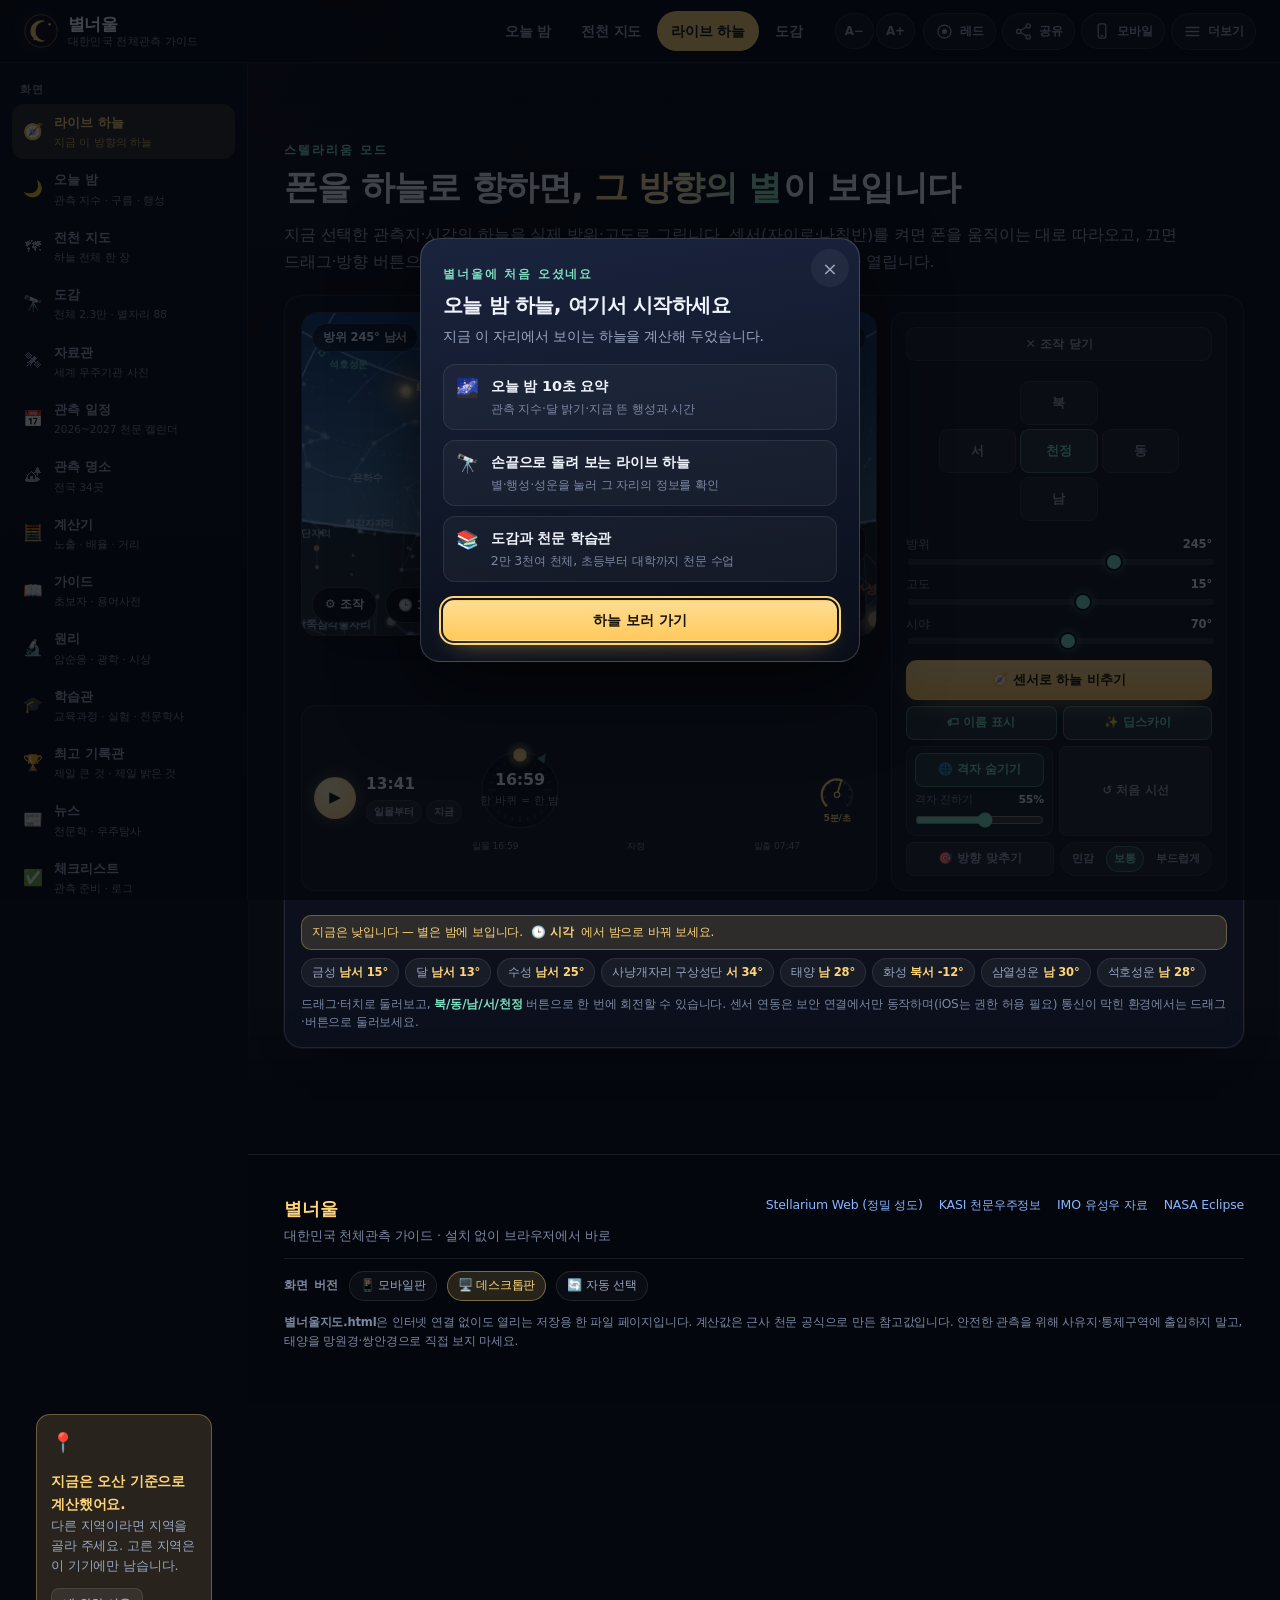
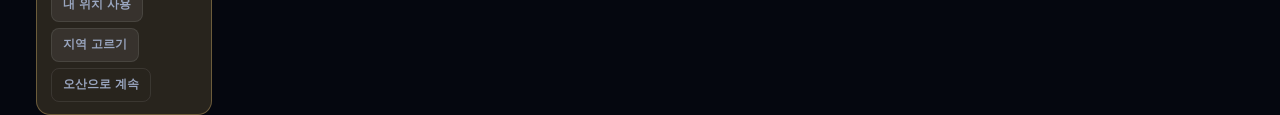
==== commit bd4bd47b: "🎯 도감 검색 순위(이름 완전일치·앞부분·포함·설명) + 태양·달·북극성·북두칠성 도감 + 「하늘 탐험」→「퀴즈」 · 캐시 2026-11-28.13" ====
--- a/desktop.html
+++ b/desktop.html
@@ -686,13 +686,13 @@
     <div class="section-head">
       <p class="eyebrow">천체 · 별자리 도감</p>
       <h2>오늘 밤 볼 수 있는 것들, <span class="grad">전부</span> 여기 있습니다</h2>
-      <p class="section-sub">대표 천체 40여 종과 하늘 전체 도감 2만 3천여 종, IAU 별자리 88종을 한 섹션으로 모았습니다. 위 탭으로 <b>천체</b>·<b>별자리</b>·<b>하늘 탐험 퀴즈</b>를 바꿔 보세요. 카드를 누르면 허블·제임스웹 사진과 실제 하늘 탐사 사진, 상세 정보, 조준 버튼이 함께 열립니다.</p>
+      <p class="section-sub">대표 천체 40여 종과 하늘 전체 도감 2만 3천여 종, IAU 별자리 88종을 한 섹션으로 모았습니다. 위 탭으로 <b>천체</b>·<b>별자리</b>·<b>퀴즈</b>를 바꿔 보세요. 카드를 누르면 허블·제임스웹 사진과 실제 하늘 탐사 사진, 상세 정보, 조준 버튼이 함께 열립니다.</p>
     </div>
 
     <div class="cat-tabs" role="tablist" aria-label="도감 보기 전환">
       <button class="cat-tab is-active" type="button" id="tabObjects" role="tab" aria-selected="true" aria-controls="panelObjects" data-cat-tab="objects">🌌 천체 도감 <span class="cat-tab-num">2,571종</span></button>
       <button class="cat-tab" type="button" id="tabConst" role="tab" aria-selected="false" aria-controls="panelConstellations" data-cat-tab="const" tabindex="-1">✨ 별자리 88 <span class="cat-tab-num">IAU 전체</span></button>
-      <button class="cat-tab" type="button" id="tabQuiz" role="tab" aria-selected="false" aria-controls="panelQuiz" data-cat-tab="quiz" tabindex="-1">🎯 하늘 탐험 <span class="cat-tab-num">퀴즈 8문제</span></button>
+      <button class="cat-tab" type="button" id="tabQuiz" role="tab" aria-selected="false" aria-controls="panelQuiz" data-cat-tab="quiz" tabindex="-1">🎯 퀴즈 <span class="cat-tab-num">8문제</span></button>
     </div>
 
     <div class="cat-panel" id="panelObjects" role="tabpanel" aria-labelledby="tabObjects">
--- a/styles.css
+++ b/styles.css
@@ -3374,7 +3374,7 @@
 .sim-ctrl input[type="range"] { margin: 0; }
 
 /* =========================================================================
-   도감 퀴즈 · 하늘 탐험 (quiz.js)
+   도감 퀴즈 (quiz.js)
    ========================================================================= */
 .quiz-shell { display: block; }
 .quiz-intro { display: grid; grid-template-columns: minmax(0, 1.5fr) minmax(0, 1fr); gap: 14px; align-items: start; }
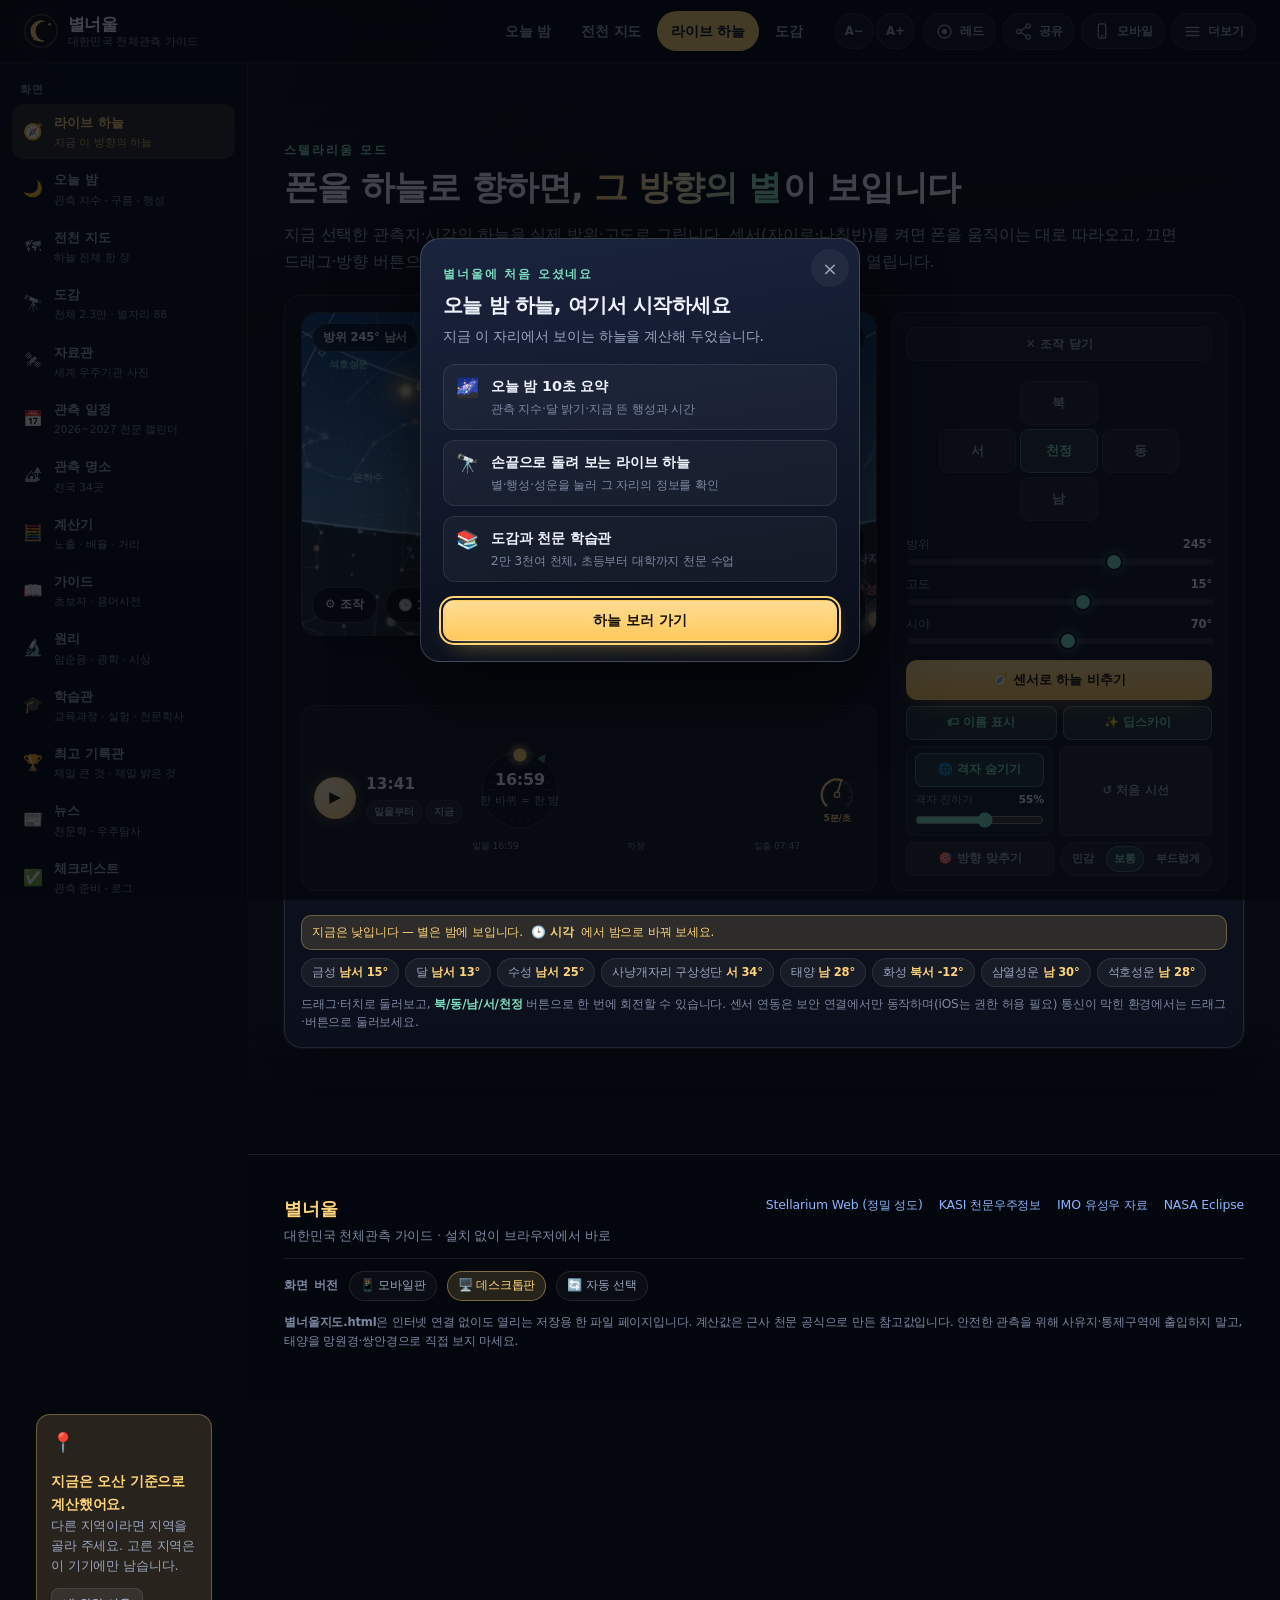
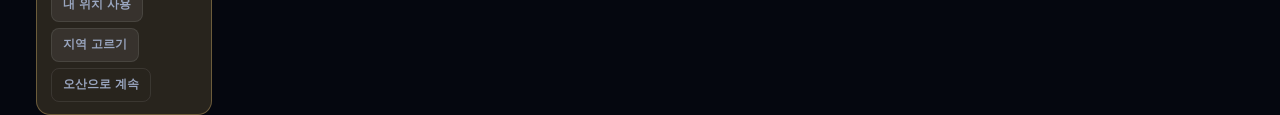
==== commit f5dc90f3: "🌟 퀴즈 문제 수 5·10·20·50·100 + 라이브: 별 소속 별자리·도감 밖 별 상세·조준 마커·별자리 선 클리핑 · 캐시 2026-11-28.13" ====
--- a/desktop.html
+++ b/desktop.html
@@ -686,7 +686,7 @@
     <div class="section-head">
       <p class="eyebrow">천체 · 별자리 도감</p>
       <h2>오늘 밤 볼 수 있는 것들, <span class="grad">전부</span> 여기 있습니다</h2>
-      <p class="section-sub">대표 천체 40여 종과 하늘 전체 도감 2만 3천여 종, IAU 별자리 88종을 한 섹션으로 모았습니다. 위 탭으로 <b>천체</b>·<b>별자리</b>·<b>퀴즈</b>를 바꿔 보세요. 카드를 누르면 허블·제임스웹 사진과 실제 하늘 탐사 사진, 상세 정보, 조준 버튼이 함께 열립니다.</p>
+      <p class="section-sub">대표 천체 50여 종과 하늘 전체 도감 2만 3천여 종, IAU 별자리 88종을 한 섹션으로 모았습니다. 위 탭으로 <b>천체</b>·<b>별자리</b>·<b>퀴즈</b>를 바꿔 보세요. 카드를 누르면 허블·제임스웹 사진과 실제 하늘 탐사 사진, 상세 정보, 조준 버튼이 함께 열립니다.</p>
     </div>
 
     <div class="cat-tabs" role="tablist" aria-label="도감 보기 전환">
--- a/styles.css
+++ b/styles.css
@@ -3413,6 +3413,22 @@
 .quiz-diffs { display: grid; grid-template-columns: repeat(3, minmax(0, 1fr)); gap: 8px; }
 .quiz-diffs .quiz-level { align-items: center; text-align: center; min-height: 52px; }
 .quiz-diffs .quiz-level small { font-size: .7rem; }
+/* 문제 개수 칩 — 5 · 10 · 20 · 50 · 100 (한 줄, 좁은 화면에서는 자연스럽게 감싸기) */
+.quiz-counts { display: flex; flex-wrap: wrap; gap: 6px; }
+.quiz-count {
+  flex: 1 1 auto; min-width: 58px; min-height: 38px; padding: 7px 10px; cursor: pointer;
+  border-radius: 10px; border: 1px solid var(--border); background: rgba(255, 255, 255, .03);
+  color: var(--muted); font: inherit; font-size: .8rem; font-weight: 800; font-variant-numeric: tabular-nums;
+  transition: border-color .15s, background .15s, color .15s;
+}
+.quiz-count:hover { border-color: var(--border-hi); background: rgba(255, 255, 255, .06); color: var(--text); }
+.quiz-count.is-active { border-color: var(--accent); background: var(--accent-soft); color: var(--accent); box-shadow: inset 0 0 0 1px var(--accent); }
+.quiz-note {
+  margin: 8px 0 0; padding: 8px 11px; border-radius: 10px; font-size: .76rem; line-height: 1.5;
+  color: var(--muted); background: rgba(255, 255, 255, .04); border: 1px dashed var(--border);
+}
+.quiz-note b { color: var(--accent); }
+body.red .quiz-count.is-active { border-color: #ff6a3d; background: rgba(255, 106, 61, .16); color: #ff8a5c; box-shadow: inset 0 0 0 1px #ff6a3d; }
 .quiz-how-wrap { display: grid; gap: 8px; align-content: start; }
 .quiz-how-title { margin: 0; font-size: .74rem; font-weight: 800; letter-spacing: .06em; color: var(--muted); }
 .quiz-ctx { font-size: .74rem; color: var(--muted); white-space: nowrap; }
@@ -3505,6 +3521,8 @@
   .quiz-diffs { gap: 6px; }
   .quiz-diffs .quiz-level { min-height: 48px; padding: 8px 6px; }
   .quiz-diffs .quiz-level small { display: none; }
+  .quiz-counts { gap: 5px; }
+  .quiz-count { min-width: 0; flex: 1 1 calc(20% - 5px); min-height: 36px; padding: 7px 4px; font-size: .76rem; }
   .quiz-level { flex-direction: row; align-items: baseline; gap: 8px; min-height: 48px; }
   .quiz-level small { font-size: .74rem; }
   .quiz-how { padding: 12px 14px 12px 30px; font-size: .82rem; }
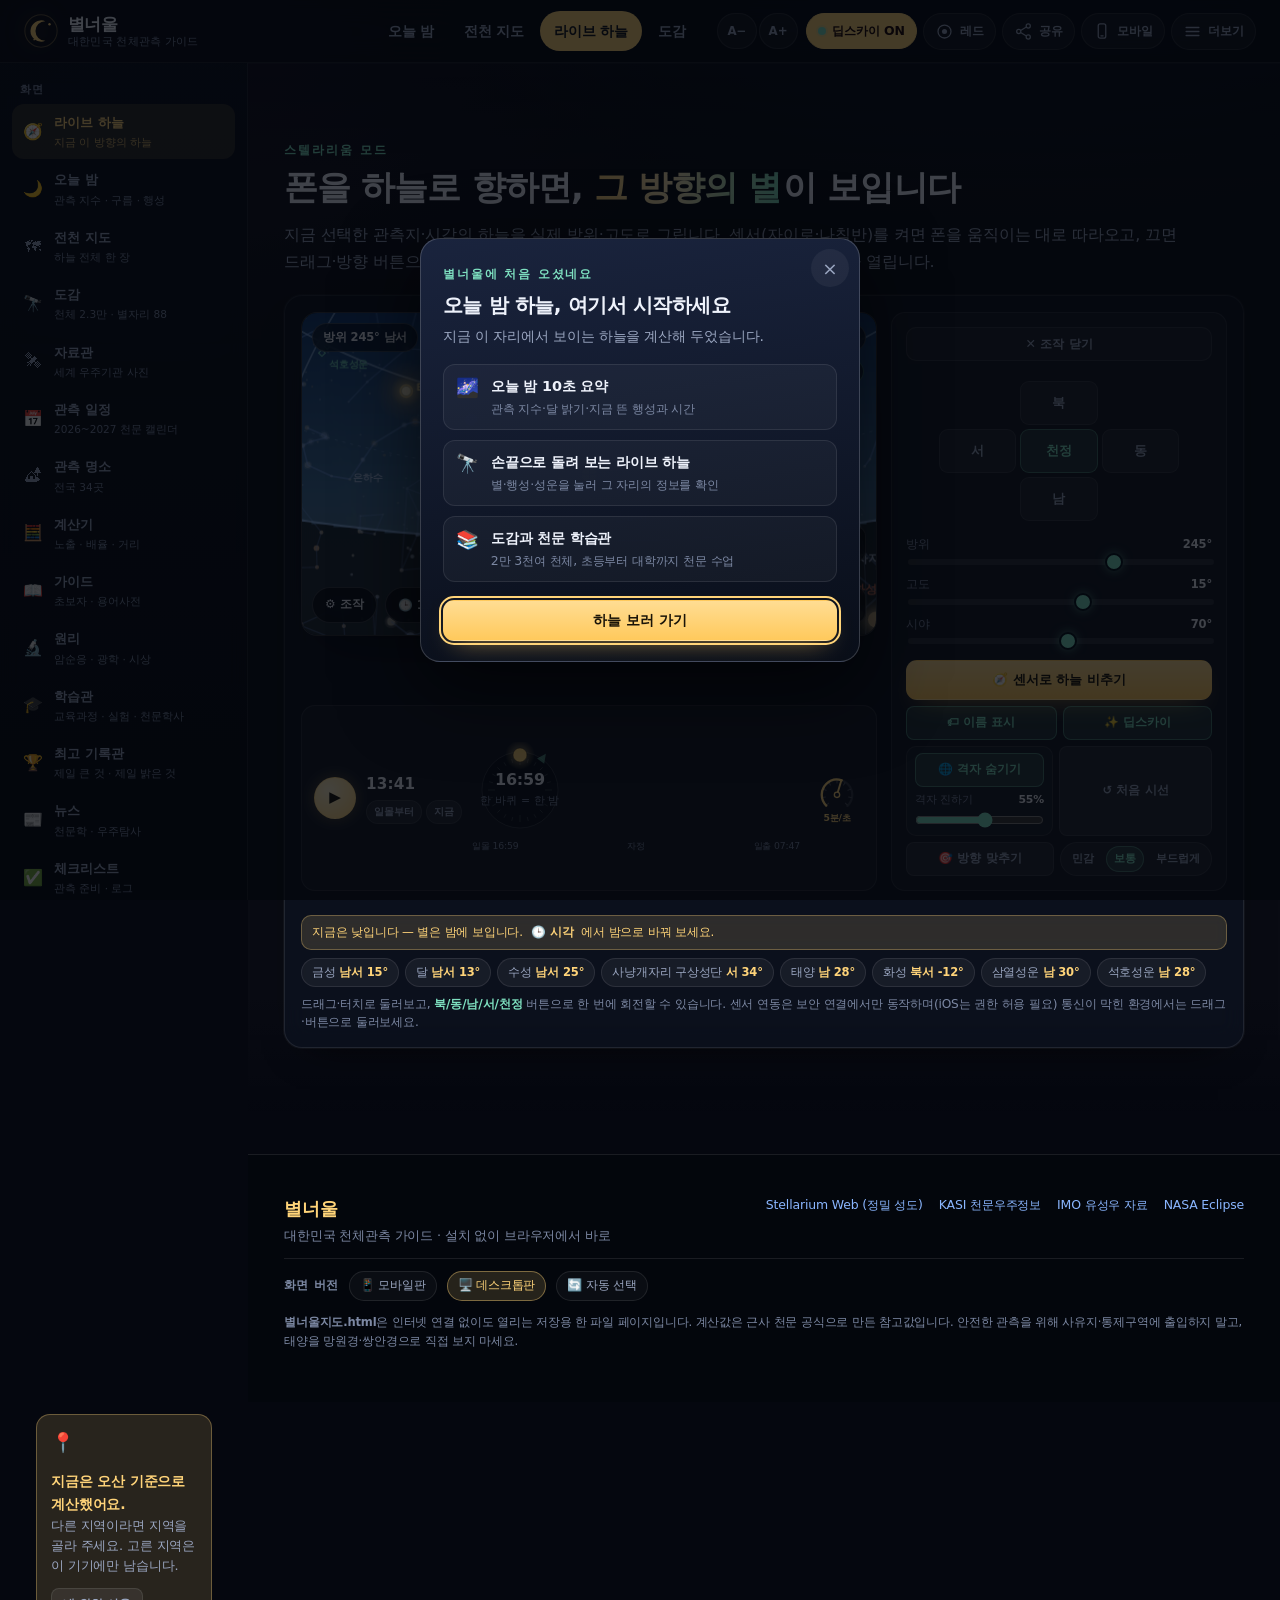
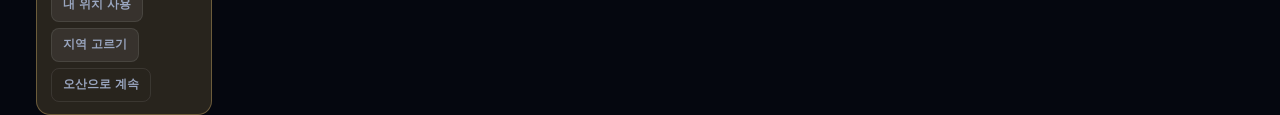
==== commit 02266f59: "🌌 딥스카이 확장 ON/OFF + 하이브리드 카탈로그(로컬 11.6만 타일 + Gaia DR3 실시간) · 시야에 따라 단계적으로 깊어지는 성도 · 확장 성도 탭 · 기본 도감 검" ====
--- a/desktop.html
+++ b/desktop.html
@@ -131,6 +131,10 @@
         <button class="icon-btn icon-btn-sm" id="fsDown" aria-label="글자 작게" title="글자 작게">A−</button>
         <button class="icon-btn icon-btn-sm" id="fsUp" aria-label="글자 크게" title="글자 크게">A+</button>
       </div>
+      <button class="icon-btn deep-toggle" id="deepExtBtn" aria-pressed="true" title="딥스카이 확장 — 확대할 때 어두운 별 6만여 개와 Gaia DR3 실시간 조회를 켜고 끕니다 (데이터·배터리 절약)">
+        <span class="dt-dot" aria-hidden="true"></span>
+        <span class="tool-label">딥스카이 <b class="dt-state" id="deepExtState">ON</b></span>
+      </button>
       <button class="icon-btn" id="btnRed" aria-pressed="false" title="야간 관측용 레드라이트 모드 (암순응 보호)">
         <svg viewBox="0 0 24 24" width="19" height="19" aria-hidden="true"><circle cx="12" cy="12" r="8.2" fill="none" stroke="currentColor" stroke-width="1.6"/><circle cx="12" cy="12" r="3.2" fill="currentColor"/></svg>
         <span class="tool-label">레드</span>
@@ -220,6 +224,13 @@
             <button type="button" class="more-item" data-open="ai" role="menuitem">
               <span class="mi-ico" aria-hidden="true">🤖</span>
               <span class="mi-txt"><b>AI 천문 도우미</b><small>이 사이트의 하늘 정보로 답합니다</small></span>
+            </button>
+          </div>
+          <div class="more-group" role="group" aria-label="딥스카이 확장">
+            <p class="more-title"><span aria-hidden="true">🌌</span> 딥스카이</p>
+            <button type="button" class="more-item" id="deepMenuBtn" role="menuitem" aria-pressed="true">
+              <span class="mi-ico" aria-hidden="true">🌌</span>
+              <span class="mi-txt"><b>딥스카이 확장 <em id="deepMenuState">ON</em></b><small id="deepMenuNote">확장 성도 6만 + Gaia 실시간</small></span>
             </button>
           </div>
           <div class="more-group" role="group" aria-label="의견 보내기">
@@ -496,6 +507,8 @@
           <span class="live-chip" id="liveAltChip">고도 —</span>
           <span class="live-chip live-chip-sensor" id="liveSensorChip">센서 꺼짐</span>
         </div>
+        <!-- 🌌 딥스카이 확장 ON/OFF — 라이브 뷰·전천 지도·확장 도감에 함께 적용됩니다 -->
+        <button class="live-deep-chip" id="liveDeepChip" type="button" aria-pressed="true" title="딥스카이 확장을 켜고 끕니다 (끄면 확장 타일·Gaia를 불러오지 않습니다)"><span class="dt-dot" aria-hidden="true"></span>확장 <b id="liveDeepState">ON</b></button>
         <!-- 🎯 조준 유도 — 보낸 목표를 ✕ 로 끌 때까지 따라갑니다 -->
         <div class="live-guide" id="liveGuide" hidden>
           <div class="lguide-bar" id="liveGuideBar">
@@ -641,6 +654,7 @@
         <div class="panel-head">
           <h2>지금 하늘 (전천 지도)</h2>
           <span class="panel-note" id="skyMapNote">—</span>
+          <button class="mini-btn sky-deep-btn" id="skyDeepChip" type="button" aria-pressed="true" title="딥스카이 확장 — 확대하면 확장 성도·Gaia를 그립니다"><span class="dt-dot" aria-hidden="true"></span>확장 <b id="skyDeepState">ON</b></button>
         </div>
         <div class="skymap-wrap">
           <svg id="skyMap" viewBox="0 0 420 420" role="img" aria-label="현재 시각 전천 지도 — 별을 누르면 그 별의 정보가 열립니다"></svg>
@@ -692,6 +706,7 @@
     <div class="cat-tabs" role="tablist" aria-label="도감 보기 전환">
       <button class="cat-tab is-active" type="button" id="tabObjects" role="tab" aria-selected="true" aria-controls="panelObjects" data-cat-tab="objects">🌌 천체 도감 <span class="cat-tab-num">2,571종</span></button>
       <button class="cat-tab" type="button" id="tabConst" role="tab" aria-selected="false" aria-controls="panelConstellations" data-cat-tab="const" tabindex="-1">✨ 별자리 88 <span class="cat-tab-num">IAU 전체</span></button>
+      <button class="cat-tab" type="button" id="tabDeep" role="tab" aria-selected="false" aria-controls="panelDeep" data-cat-tab="deep" tabindex="-1">🌌 확장 성도 · Gaia <span class="cat-tab-num">11만 + 18억</span></button>
       <button class="cat-tab" type="button" id="tabQuiz" role="tab" aria-selected="false" aria-controls="panelQuiz" data-cat-tab="quiz" tabindex="-1">🎯 퀴즈 <span class="cat-tab-num">8문제</span></button>
     </div>
 
@@ -720,6 +735,8 @@
       </div>
       <p class="result-count" id="catalogCount">—</p>
       <div class="catalog-grid" id="catalogGrid"></div>
+      <!-- 검색어가 있을 때만 — 하늘 전체 도감(2,571종)에서 더 찾은 결과 -->
+      <div class="catalog-wide-hits" id="wideHits" hidden></div>
     </div>
 
     <div class="cat-panel" id="panelConstellations" role="tabpanel" aria-labelledby="tabConst" hidden>
@@ -734,6 +751,33 @@
           <div class="con-grid" id="conGrid"></div>
           <p class="panel-foot">연결선은 Stellarium 현대 IAU 별자리 그림, 좌표·등급은 J2000 카탈로그를 썼습니다. ‘가장 밝은 별’은 그 별자리에 속한 별 중 겉보기 등급이 가장 낮은 별입니다.</p>
         </div>
+      </div>
+    </div>
+
+    <div class="cat-panel" id="panelDeep" role="tabpanel" aria-labelledby="tabDeep" hidden>
+      <div class="deep-shell">
+        <div class="deep-head">
+          <button class="deep-switch" id="deepPanelToggle" type="button" aria-pressed="true" title="딥스카이 확장을 켜고 끕니다">
+            <span class="dt-dot" aria-hidden="true"></span>
+            <span class="deep-switch-txt">딥스카이 확장 <em id="deepPanelState">ON</em></span>
+          </button>
+          <p class="deep-note" id="deepStatus">확장 성도 상태를 확인하고 있어요…</p>
+        </div>
+        <p class="cat-panel-lead">
+          <b>1단계</b> 하늘 전체를 72칸으로 나눠 <b>화면에 걸치는 칸만</b> 받아 옵니다 — HYG 원본에서 5~12등급 별 <b>11만 6,006개</b>. 확대할수록 8.5 → 9.5 → 10.5 → 12등급으로 <b>단계적으로</b> 더 어두운 별이 떠오릅니다.
+          <b>2단계</b> 라이브 시야 20° 아래로 더 좁히거나(14~18등) 아래에서 Gaia DR3 ID·좌표를 넣으면 <b>ESA Gaia DR3(약 18억 개)</b>를 실시간으로 조회합니다.
+          이 탭의 별은 <b>퀴즈·기본 도감(2,571종)·별자리 88</b>과 완전히 분리되어 있어 퀴즈에는 나오지 않습니다.
+        </p>
+        <div class="deep-search">
+          <input type="search" id="deepQuery" placeholder="Gaia DR3 ID  또는  좌표 ‘RA Dec’ (예: 3209521209381041024 / 83.8 -5.4)" aria-label="Gaia DR3 ID 또는 좌표 검색">
+          <button class="btn btn-primary btn-sm" id="deepGo" type="button">Gaia 조회</button>
+        </div>
+        <div class="chip-row deep-regions" id="deepRegions" role="group" aria-label="하늘 구역 바로 보기"></div>
+        <div class="deep-result" id="deepResult"><p class="muted">구역을 고르거나 Gaia DR3 ID·좌표를 넣어 보세요.</p></div>
+        <p class="panel-foot deep-foot">
+          출처 — 확장 성도: HYG Database v4.1 (CC BY-SA 2.5) · Gaia: ESA/Gaia/DPAC, VizieR I/355/gaiadr3 (CC BY-NC).
+          Gaia 조회는 네트워크가 필요하고, 오프라인이거나 응답이 없으면 <b>로컬 확장 성도만</b> 조용히 보여 줍니다.
+        </p>
       </div>
     </div>
 
@@ -1352,6 +1396,7 @@
 <script src="sky-weather.js"></script>
 <script src="astro.js"></script>
 <script src="dial.js"></script>
+<script src="deep.js"></script>
 <script src="app.js"></script>
 <script src="space-ui.js"></script>
 <script src="learn-figs.js"></script>
--- a/styles.css
+++ b/styles.css
@@ -3675,3 +3675,100 @@
   .rec-facts { grid-template-columns: repeat(auto-fit, minmax(210px, 1fr)); }
   .rec-list { gap: 12px; }
 }
+
+/* ============================================================
+   🌌 딥스카이 확장 (하이브리드 카탈로그) — 토글 · 확장 도감 탭
+   2026-11-28
+   ============================================================ */
+.dt-dot {
+  width: 8px; height: 8px; border-radius: 50%;
+  background: var(--accent-2, #7ee0c0);
+  box-shadow: 0 0 0 2px rgba(126, 224, 192, .18);
+  display: inline-block; flex: 0 0 auto;
+  transition: background .18s ease, box-shadow .18s ease;
+}
+.deep-toggle { gap: 6px; }
+.deep-toggle .dt-state, .deep-switch-txt em, .more-item b em, .live-deep-chip b, .sky-deep-btn b {
+  font-style: normal; font-weight: 800;
+}
+.deep-toggle[aria-pressed="false"] .dt-dot,
+.deep-switch[aria-pressed="false"] .dt-dot,
+.live-deep-chip[aria-pressed="false"] .dt-dot,
+.sky-deep-btn[aria-pressed="false"] .dt-dot,
+#deepMenuBtn[aria-pressed="false"] .dt-dot { background: #7c88a3; box-shadow: 0 0 0 2px rgba(124, 136, 163, .16); }
+.deep-toggle[aria-pressed="false"] .dt-state,
+.deep-switch[aria-pressed="false"] em,
+.live-deep-chip[aria-pressed="false"] b,
+.sky-deep-btn[aria-pressed="false"] b,
+#deepMenuBtn[aria-pressed="false"] #deepMenuState { color: #9aa6c0; }
+
+/* 라이브 뷰 상단 — 딥스카이 확장 칩 */
+.live-deep-chip {
+  position: absolute; top: 46px; right: 12px; z-index: 6;
+  display: inline-flex; align-items: center; gap: 5px;
+  padding: 5px 10px; border-radius: 999px;
+  font: 700 .68rem/1.2 system-ui, sans-serif;
+  color: #cfe6dc; background: rgba(9, 16, 24, .62);
+  border: 1px solid rgba(126, 224, 192, .38); backdrop-filter: blur(6px);
+  cursor: pointer;
+}
+.live-deep-chip[aria-pressed="false"] { color: #b9c2d4; border-color: rgba(150, 165, 190, .3); }
+.live-deep-chip:active { transform: scale(.97); }
+
+.sky-deep-btn { margin-left: auto; display: inline-flex; align-items: center; gap: 5px; }
+
+/* 확장 도감 탭 */
+.deep-shell { display: flex; flex-direction: column; gap: 12px; }
+.deep-head { display: flex; align-items: center; gap: 10px; flex-wrap: wrap; }
+.deep-switch {
+  display: inline-flex; align-items: center; gap: 7px;
+  padding: 7px 12px; border-radius: 999px; cursor: pointer;
+  background: rgba(126, 224, 192, .1); border: 1px solid rgba(126, 224, 192, .34);
+  color: var(--text, #eef2fb); font: 700 .82rem/1.2 system-ui, sans-serif;
+}
+.deep-switch[aria-pressed="false"] { background: rgba(140, 152, 176, .08); border-color: rgba(150, 165, 190, .28); }
+.deep-switch-txt em { font-style: normal; font-weight: 800; color: var(--accent-2, #7ee0c0); }
+.deep-switch[aria-pressed="false"] .deep-switch-txt em { color: #9aa6c0; }
+.deep-note { margin: 0; font-size: .76rem; color: var(--faint, #8b96ad); }
+.deep-search { display: flex; gap: 8px; align-items: center; flex-wrap: wrap; }
+.deep-search input {
+  flex: 1 1 240px; min-width: 0;
+  padding: 10px 12px; border-radius: 10px;
+  background: rgba(8, 13, 24, .72); color: var(--text, #eef2fb);
+  border: 1px solid var(--border, rgba(255, 255, 255, .12));
+  font-size: .86rem;
+}
+.deep-regions { gap: 6px; }
+.deep-result { display: flex; flex-direction: column; gap: 8px; }
+.deep-status { font-size: .8rem; color: var(--faint, #8b96ad); margin: 0; }
+.deep-list { display: grid; grid-template-columns: repeat(auto-fill, minmax(180px, 1fr)); gap: 8px; }
+.deep-card {
+  display: flex; flex-direction: column; gap: 3px; text-align: left;
+  padding: 9px 11px; border-radius: 10px; cursor: pointer;
+  background: rgba(12, 19, 32, .72); border: 1px solid var(--border, rgba(255, 255, 255, .1));
+  color: var(--text, #eef2fb);
+}
+.deep-card:hover { border-color: rgba(126, 224, 192, .45); }
+.deep-card b { font-size: .85rem; }
+.deep-card small { font-size: .7rem; color: var(--faint, #8b96ad); }
+.deep-tag { display: inline-block; font-size: .64rem; font-weight: 700; padding: 1px 6px; border-radius: 99px;
+  background: rgba(126, 224, 192, .16); color: #a8f0d8; }
+.deep-tag.gaia { background: rgba(255, 212, 121, .16); color: #ffd479; }
+.deep-foot { line-height: 1.55; }
+body.red .deep-card { background: rgba(20, 4, 2, .8); }
+@media (max-width: 430px) {
+  .deep-search input { flex: 1 1 100%; }
+  .deep-search .btn { width: 100%; }
+  .deep-list { grid-template-columns: 1fr 1fr; }
+  .live-deep-chip { top: 44px; right: 10px; font-size: .64rem; padding: 4px 8px; }
+}
+@media (max-width: 340px) {
+  .deep-list { grid-template-columns: 1fr; }
+}
+
+/* 기본 도감 검색 → 하늘 전체 도감(2,571종) 결과 */
+.catalog-wide-hits { margin-top: 14px; }
+.catalog-wide-hits[hidden] { display: none; }
+.wide-hits-head { margin: 0 0 8px; font-size: .82rem; font-weight: 700; color: var(--accent-2, #7ee0c0); }
+.catalog-wide-hits .deep-list { grid-template-columns: repeat(auto-fill, minmax(170px, 1fr)); }
+@media (max-width: 430px) { .catalog-wide-hits .deep-list { grid-template-columns: 1fr 1fr; } }
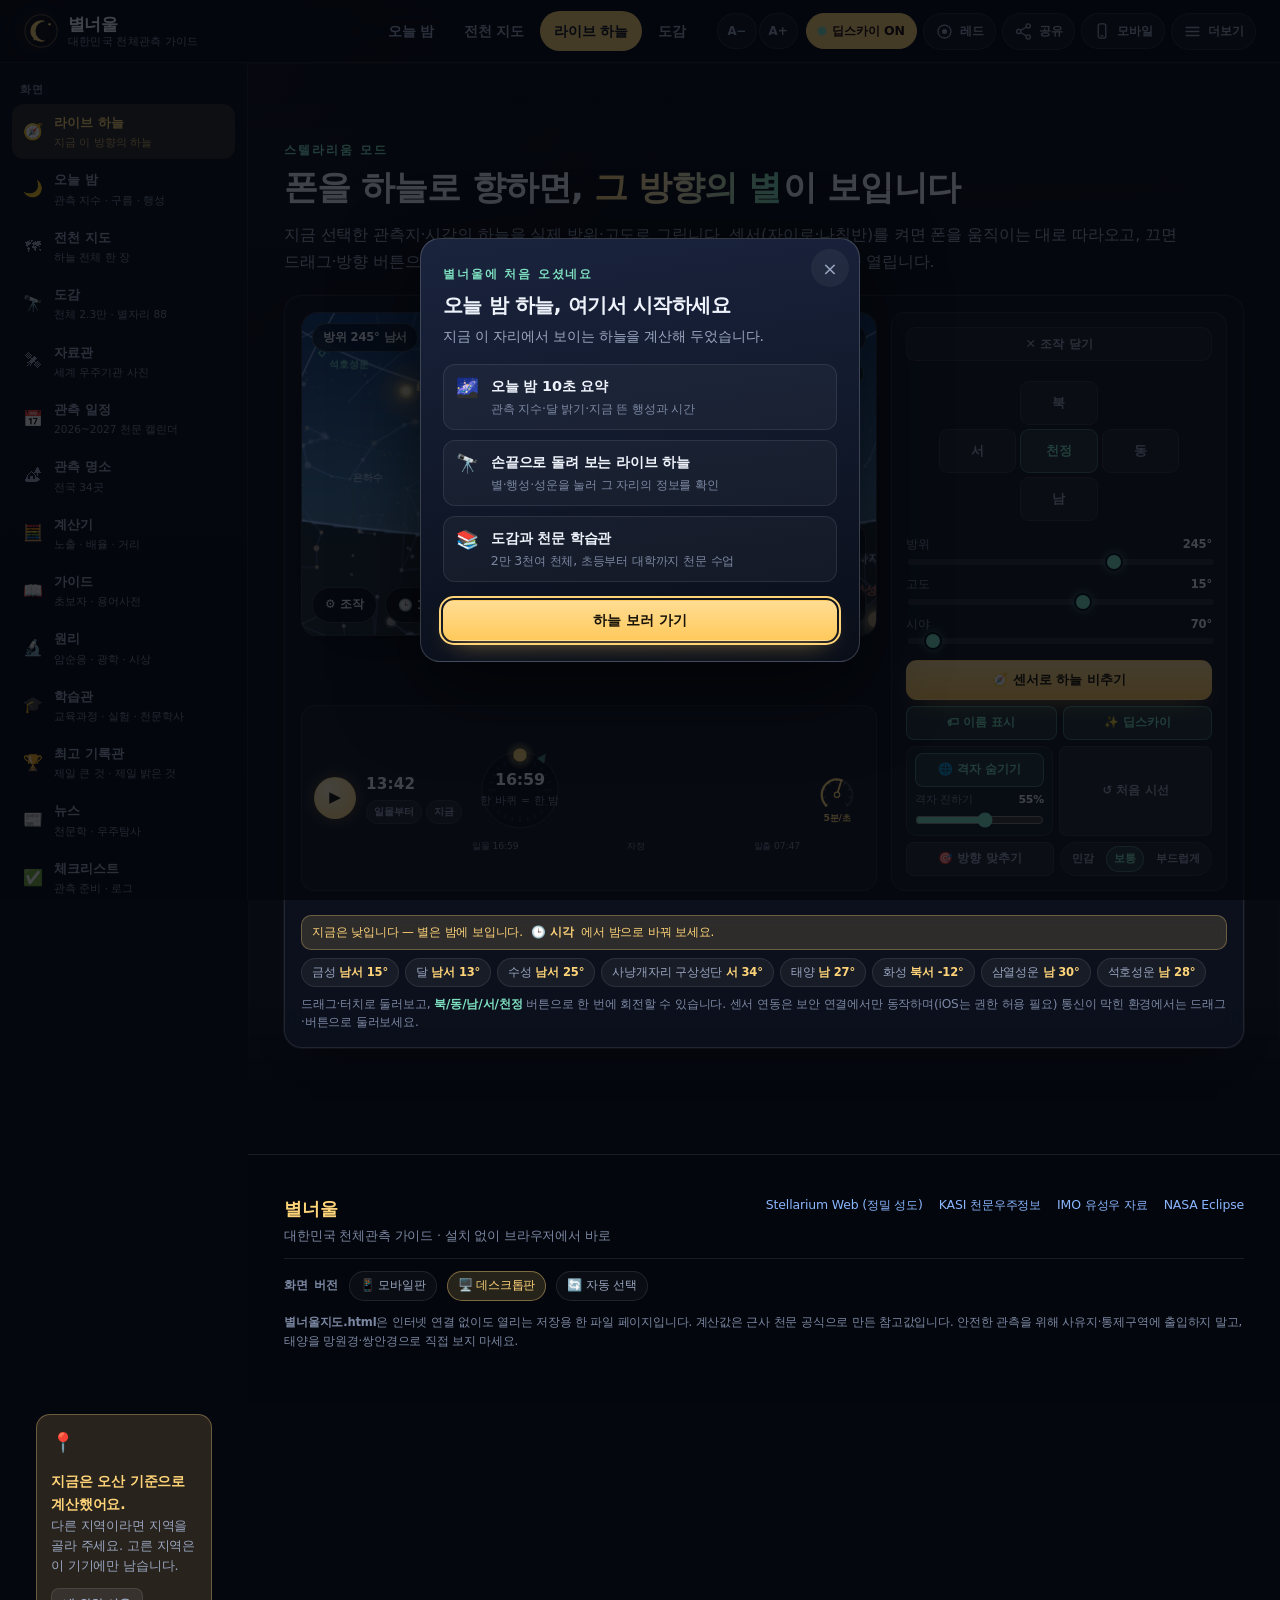
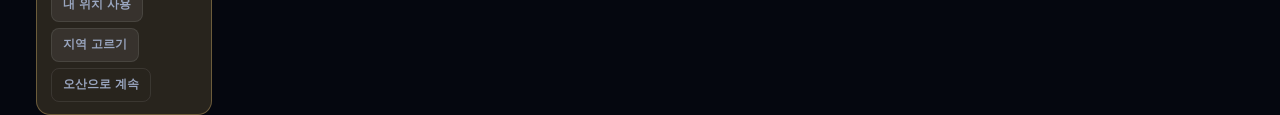
==== commit a064568b: "📐 라이브 상단 안전영역(배경 y=0 유지) · 시야 중앙 천체 버튼 · 1′까지 확대(로그 슬라이더·′) · 확장 성도 실제 카탈로그 번호(HIP/HD/HR/HYG, 144칸) " ====
--- a/desktop.html
+++ b/desktop.html
@@ -131,7 +131,7 @@
         <button class="icon-btn icon-btn-sm" id="fsDown" aria-label="글자 작게" title="글자 작게">A−</button>
         <button class="icon-btn icon-btn-sm" id="fsUp" aria-label="글자 크게" title="글자 크게">A+</button>
       </div>
-      <button class="icon-btn deep-toggle" id="deepExtBtn" aria-pressed="true" title="딥스카이 확장 — 확대할 때 어두운 별 6만여 개와 Gaia DR3 실시간 조회를 켜고 끕니다 (데이터·배터리 절약)">
+      <button class="icon-btn deep-toggle" id="deepExtBtn" aria-pressed="true" title="딥스카이 확장 — 확대할 때 어두운 별 11만 6천여 개와 Gaia DR3 실시간 조회를 켜고 끕니다 (데이터·배터리 절약)">
         <span class="dt-dot" aria-hidden="true"></span>
         <span class="tool-label">딥스카이 <b class="dt-state" id="deepExtState">ON</b></span>
       </button>
@@ -230,7 +230,7 @@
             <p class="more-title"><span aria-hidden="true">🌌</span> 딥스카이</p>
             <button type="button" class="more-item" id="deepMenuBtn" role="menuitem" aria-pressed="true">
               <span class="mi-ico" aria-hidden="true">🌌</span>
-              <span class="mi-txt"><b>딥스카이 확장 <em id="deepMenuState">ON</em></b><small id="deepMenuNote">확장 성도 6만 + Gaia 실시간</small></span>
+              <span class="mi-txt"><b>딥스카이 확장 <em id="deepMenuState">ON</em></b><small id="deepMenuNote">확장 성도 11.6만 + Gaia 실시간</small></span>
             </button>
           </div>
           <div class="more-group" role="group" aria-label="의견 보내기">
@@ -608,7 +608,7 @@
           <label class="live-field"><span>고도 <b id="liveAltVal">30°</b></span>
             <input type="range" id="liveAlt" min="-85" max="89" step="1" value="30"></label>
           <label class="live-field"><span>시야 <b id="liveFovVal2">65°</b></span>
-            <input type="range" id="liveFov" min="15" max="120" step="5" value="65"></label>
+            <input type="range" id="liveFov" min="0" max="1000" step="1" value="65" aria-label="시야 배율 (왼쪽 넓게 115°, 오른쪽 1′까지)"></label>
         </div>
 
         <div class="live-actions">
@@ -654,7 +654,6 @@
         <div class="panel-head">
           <h2>지금 하늘 (전천 지도)</h2>
           <span class="panel-note" id="skyMapNote">—</span>
-          <button class="mini-btn sky-deep-btn" id="skyDeepChip" type="button" aria-pressed="true" title="딥스카이 확장 — 확대하면 확장 성도·Gaia를 그립니다"><span class="dt-dot" aria-hidden="true"></span>확장 <b id="skyDeepState">ON</b></button>
         </div>
         <div class="skymap-wrap">
           <svg id="skyMap" viewBox="0 0 420 420" role="img" aria-label="현재 시각 전천 지도 — 별을 누르면 그 별의 정보가 열립니다"></svg>
@@ -764,7 +763,7 @@
           <p class="deep-note" id="deepStatus">확장 성도 상태를 확인하고 있어요…</p>
         </div>
         <p class="cat-panel-lead">
-          <b>1단계</b> 하늘 전체를 72칸으로 나눠 <b>화면에 걸치는 칸만</b> 받아 옵니다 — HYG 원본에서 5~12등급 별 <b>11만 6,006개</b>. 확대할수록 8.5 → 9.5 → 10.5 → 12등급으로 <b>단계적으로</b> 더 어두운 별이 떠오릅니다.
+          <b>1단계</b> 하늘 전체를 30°×15° 144칸으로 나눠 <b>화면에 걸치는 칸만</b> 받아 옵니다 — HYG 원본에서 5~12등급 별 <b>11만 6,006개</b>. 확대할수록 6.4등부터 12등까지 <b>2배마다 1.45등씩</b> 매끄럽게 더 어두운 별이 떠오릅니다. 이름이 없는 별은 <b>HIP·HD·HR·HYG</b> 실제 카탈로그 번호로 보입니다.
           <b>2단계</b> 라이브 시야 20° 아래로 더 좁히거나(14~18등) 아래에서 Gaia DR3 ID·좌표를 넣으면 <b>ESA Gaia DR3(약 18억 개)</b>를 실시간으로 조회합니다.
           이 탭의 별은 <b>퀴즈·기본 도감(2,571종)·별자리 88</b>과 완전히 분리되어 있어 퀴즈에는 나오지 않습니다.
         </p>
--- a/styles.css
+++ b/styles.css
@@ -1176,6 +1176,21 @@
   backdrop-filter: blur(6px); pointer-events: none;
 }
 .live-center-card b { color: var(--accent); }
+/* 시야 중앙에 잡힌 천체 이름 — 누르면 그 천체의 정보 창(#liveInfo)이 열리는 버튼.
+   카드 자체는 pointer-events:none 이라, 천체가 잡혔을 때만 이름 버튼이 클릭을 받습니다. */
+.live-center-card .lc-name {
+  pointer-events: auto; cursor: pointer;
+  font: inherit; font-weight: 800; color: var(--accent);
+  background: rgba(255, 212, 121, .13); border: 1px solid rgba(255, 212, 121, .38);
+  border-radius: 8px; padding: 1px 7px; margin: 0 1px;
+  text-decoration: underline; text-underline-offset: 2px; text-decoration-thickness: 1px;
+  -webkit-tap-highlight-color: transparent;
+}
+.live-center-card .lc-name:hover { background: rgba(255, 212, 121, .22); }
+.live-center-card .lc-name:active { transform: scale(.96); }
+body.red .live-center-card .lc-name {
+  color: #ffb08a; background: rgba(255, 150, 110, .16); border-color: rgba(255, 150, 110, .42);
+}
 .live-zoom {
   position: absolute; right: 10px; bottom: 12px; display: flex; flex-direction: column; align-items: center; gap: 4px;
 }
@@ -3688,23 +3703,23 @@
   transition: background .18s ease, box-shadow .18s ease;
 }
 .deep-toggle { gap: 6px; }
-.deep-toggle .dt-state, .deep-switch-txt em, .more-item b em, .live-deep-chip b, .sky-deep-btn b {
+.deep-toggle .dt-state, .deep-switch-txt em, .more-item b em, .live-deep-chip b {
   font-style: normal; font-weight: 800;
 }
 .deep-toggle[aria-pressed="false"] .dt-dot,
 .deep-switch[aria-pressed="false"] .dt-dot,
 .live-deep-chip[aria-pressed="false"] .dt-dot,
-.sky-deep-btn[aria-pressed="false"] .dt-dot,
 #deepMenuBtn[aria-pressed="false"] .dt-dot { background: #7c88a3; box-shadow: 0 0 0 2px rgba(124, 136, 163, .16); }
 .deep-toggle[aria-pressed="false"] .dt-state,
 .deep-switch[aria-pressed="false"] em,
 .live-deep-chip[aria-pressed="false"] b,
-.sky-deep-btn[aria-pressed="false"] b,
 #deepMenuBtn[aria-pressed="false"] #deepMenuState { color: #9aa6c0; }
 
-/* 라이브 뷰 상단 — 딥스카이 확장 칩 */
+/* 라이브 뷰 상단 — 딥스카이 확장 칩
+   top 은 JS 가 잰 HUD 칩 줄의 실제 아래쪽 끝(--live-hud-b) + 8px.
+   상태바 블러·노치 안으로 올라가지 않고, 방위·고도·센서 칩과도 겹치지 않습니다. */
 .live-deep-chip {
-  position: absolute; top: 46px; right: 12px; z-index: 6;
+  position: absolute; top: calc(var(--live-hud-b, 44px) + 8px); right: 12px; z-index: 6;
   display: inline-flex; align-items: center; gap: 5px;
   padding: 5px 10px; border-radius: 999px;
   font: 700 .68rem/1.2 system-ui, sans-serif;
@@ -3714,8 +3729,6 @@
 }
 .live-deep-chip[aria-pressed="false"] { color: #b9c2d4; border-color: rgba(150, 165, 190, .3); }
 .live-deep-chip:active { transform: scale(.97); }
-
-.sky-deep-btn { margin-left: auto; display: inline-flex; align-items: center; gap: 5px; }
 
 /* 확장 도감 탭 */
 .deep-shell { display: flex; flex-direction: column; gap: 12px; }
@@ -3760,7 +3773,7 @@
   .deep-search input { flex: 1 1 100%; }
   .deep-search .btn { width: 100%; }
   .deep-list { grid-template-columns: 1fr 1fr; }
-  .live-deep-chip { top: 44px; right: 10px; font-size: .64rem; padding: 4px 8px; }
+  .live-deep-chip { right: 10px; font-size: .64rem; padding: 4px 8px; }
 }
 @media (max-width: 340px) {
   .deep-list { grid-template-columns: 1fr; }
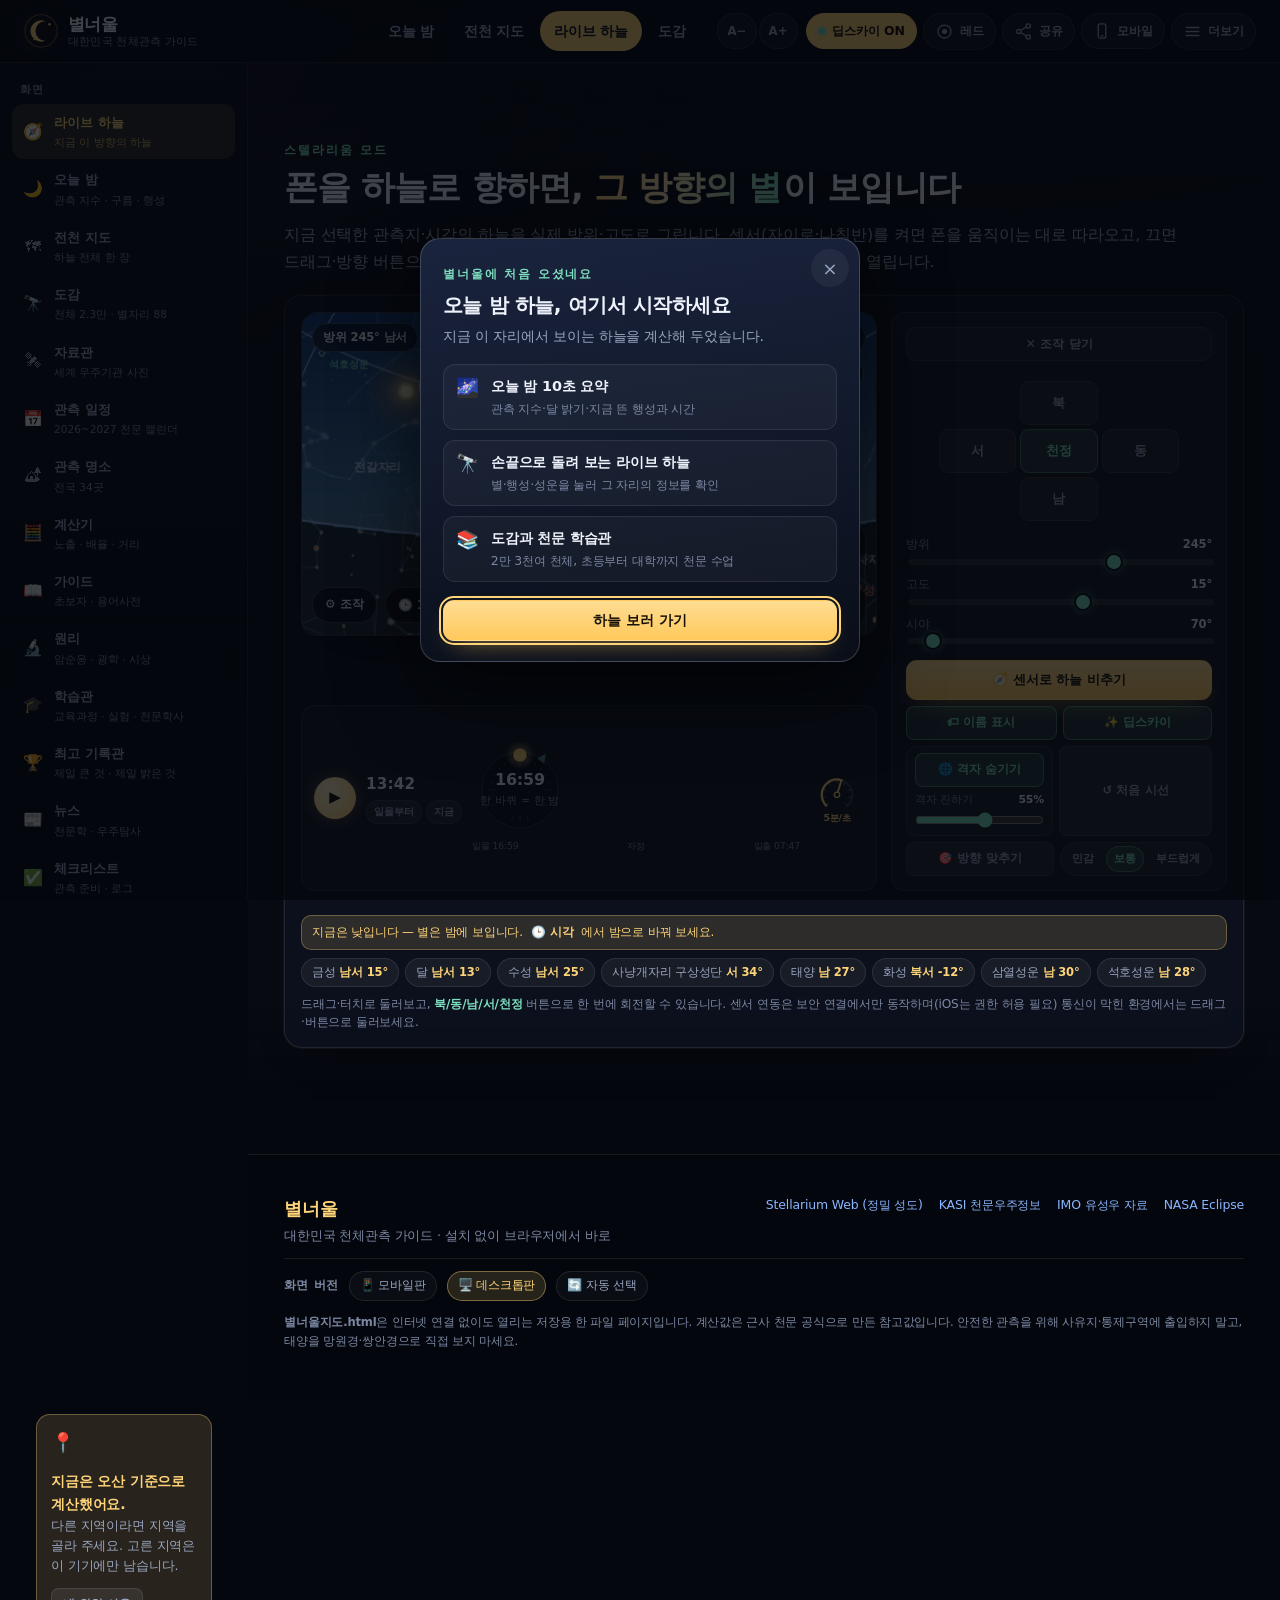
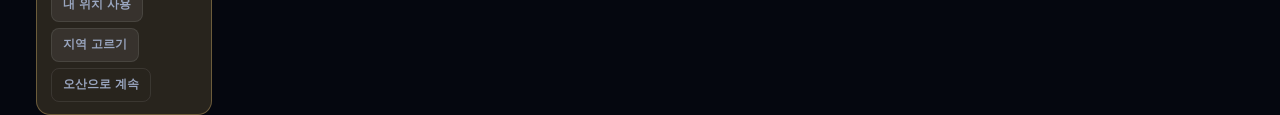
==== commit d9761a8f: "🗺️ 전천 지도 초록 딥스카이 제거 · Gaia 별 크기 위계 · 추적 OFF 2건 · 시야 중앙 반경 — 캐시 2026-11-28.20" ====
--- a/desktop.html
+++ b/desktop.html
@@ -646,7 +646,7 @@
     <div class="section-head">
       <p class="eyebrow">전천 지도</p>
       <h2>지금 하늘을 <span class="grad">한 장에</span></h2>
-      <p class="section-sub">머리 위 하늘 전체를 펼쳐 보여 줍니다. 지도에 그려진 <b>모든 별</b>(어두운 별까지)과 행성·달·성운을 누르면 그 자리의 실시간 고도·방위·출몰을 보여 주고, 아래 도크로 밤새 하늘이 움직이는 모습을 재생할 수 있습니다.</p>
+      <p class="section-sub">머리 위 하늘 전체를 펼쳐 보여 줍니다. 지도에 그려진 <b>모든 별</b>(어두운 별까지)과 행성·달을 누르면 그 자리의 실시간 고도·방위·출몰을 보여 주고, 아래 도크로 밤새 하늘이 움직이는 모습을 재생할 수 있습니다.</p>
     </div>
     <div class="grid-1">
       <!-- 전천 지도 -->
@@ -684,7 +684,7 @@
             <span class="tm-dial-val" data-tm-speed>5분/초</span>
           </div>
         </div>
-        <p class="panel-foot">가운데가 머리 위(천정), 테두리가 지평선입니다. 동쪽이 왼쪽인 것은 하늘을 올려다보는 방향이기 때문입니다. <b>별·행성·달·성운을 눌러 보세요</b> — 그 자리에서 실시간 고도·방위·출몰을 보여 줍니다.</p>
+        <p class="panel-foot">가운데가 머리 위(천정), 테두리가 지평선입니다. 동쪽이 왼쪽인 것은 하늘을 올려다보는 방향이기 때문입니다. <b>별·행성·달을 눌러 보세요</b> — 그 자리에서 실시간 고도·방위·출몰을 보여 줍니다.</p>
         <div class="sky-inspector" id="skyInspector"></div>
       </div>
 
--- a/styles.css
+++ b/styles.css
@@ -2334,7 +2334,11 @@
   border: 1px solid var(--border-hi); backdrop-filter: blur(8px);
   font: 700 .74rem var(--font); white-space: nowrap;
 }
-.live-quick .lq-btn:hover { border-color: var(--accent); color: var(--accent); }
+/* 호버가 남는 터치 기기(iOS 는 탭한 버튼에 :hover 를 붙여 둡니다)에서 꺼진 버튼이
+   켜진 것처럼 금색 테두리로 남지 않도록, 실제 마우스 환경에서만 호버 색을 줍니다. */
+@media (hover: hover) and (pointer: fine) {
+  .live-quick .lq-btn:hover { border-color: var(--accent); color: var(--accent); }
+}
 #liveSensorChip { cursor: pointer; pointer-events: auto; }
 #liveSensorChip:hover { border-color: var(--accent-2); color: var(--accent-2); }
 
@@ -3785,3 +3789,49 @@
 .wide-hits-head { margin: 0 0 8px; font-size: .82rem; font-weight: 700; color: var(--accent-2, #7ee0c0); }
 .catalog-wide-hits .deep-list { grid-template-columns: repeat(auto-fill, minmax(170px, 1fr)); }
 @media (max-width: 430px) { .catalog-wide-hits .deep-list { grid-template-columns: 1fr 1fr; } }
+
+/* ---------------------------------------- 🔗 별너울 공유 카드 (링크 복사 + QR)
+   QR 은 다크 모드·레드라이트에서도 카메라가 읽도록 항상 흰 바탕 + 검정 모듈입니다. */
+.bwshare {
+  position: fixed; inset: 0; z-index: 9998;
+  display: grid; place-items: center; padding: 18px;
+  background: rgba(3, 6, 13, .74);
+  -webkit-backdrop-filter: blur(6px); backdrop-filter: blur(6px);
+}
+.bwshare-card {
+  position: relative; width: min(94vw, 340px); max-height: 88vh; overflow: auto;
+  padding: 20px 18px 16px; text-align: center;
+  background: #0d1524; color: #eef2fb;
+  border: 1px solid rgba(126, 156, 220, .24); border-radius: 18px;
+  box-shadow: 0 24px 64px rgba(0, 0, 0, .55);
+}
+.bwshare-t { margin: 0 0 4px; font-size: 1.02rem; font-weight: 800; letter-spacing: -.01em; }
+.bwshare-sub { margin: 0 0 14px; font-size: .76rem; color: #9aa6c0; line-height: 1.5; }
+.bwshare-qr {
+  display: inline-block; padding: 12px; border-radius: 14px;
+  background: #ffffff; line-height: 0;
+  box-shadow: 0 6px 18px rgba(0, 0, 0, .35);
+}
+.bwshare-qr .bwqr-svg { display: block; width: 232px; max-width: 62vw; height: auto; }
+.bwshare-url {
+  margin: 12px 0 14px; font-size: .8rem; color: #cfe0ff; font-weight: 700;
+  word-break: break-all; letter-spacing: .01em;
+}
+.bwshare-btns { display: flex; gap: 8px; justify-content: center; flex-wrap: wrap; }
+.bwshare-btn {
+  appearance: none; border: 1px solid rgba(126, 156, 220, .3); border-radius: 12px;
+  background: rgba(255, 255, 255, .06); color: #eef2fb;
+  padding: 10px 16px; font: inherit; font-size: .84rem; font-weight: 700; cursor: pointer;
+}
+.bwshare-btn.primary { background: #ffd479; border-color: #ffd479; color: #1a1206; }
+.bwshare-btn:active { transform: translateY(1px); }
+.bwshare-close {
+  position: absolute; top: 8px; right: 8px; width: 32px; height: 32px;
+  border: 0; border-radius: 10px; background: rgba(255, 255, 255, .07);
+  color: #cfd8ea; font-size: 14px; line-height: 1; cursor: pointer;
+}
+body.red .bwshare-card { background: #180604; border-color: rgba(255, 138, 92, .3); color: #ffe6da; }
+body.red .bwshare-sub, body.red .bwshare-url { color: #ffb99a; }
+body.red .bwshare-btn { border-color: rgba(255, 138, 92, .34); }
+body.red .bwshare-btn.primary { background: #ff8a5c; border-color: #ff8a5c; color: #1a0703; }
+/* QR 카드는 레드라이트에서도 흰 바탕을 유지합니다(카메라 인식). */
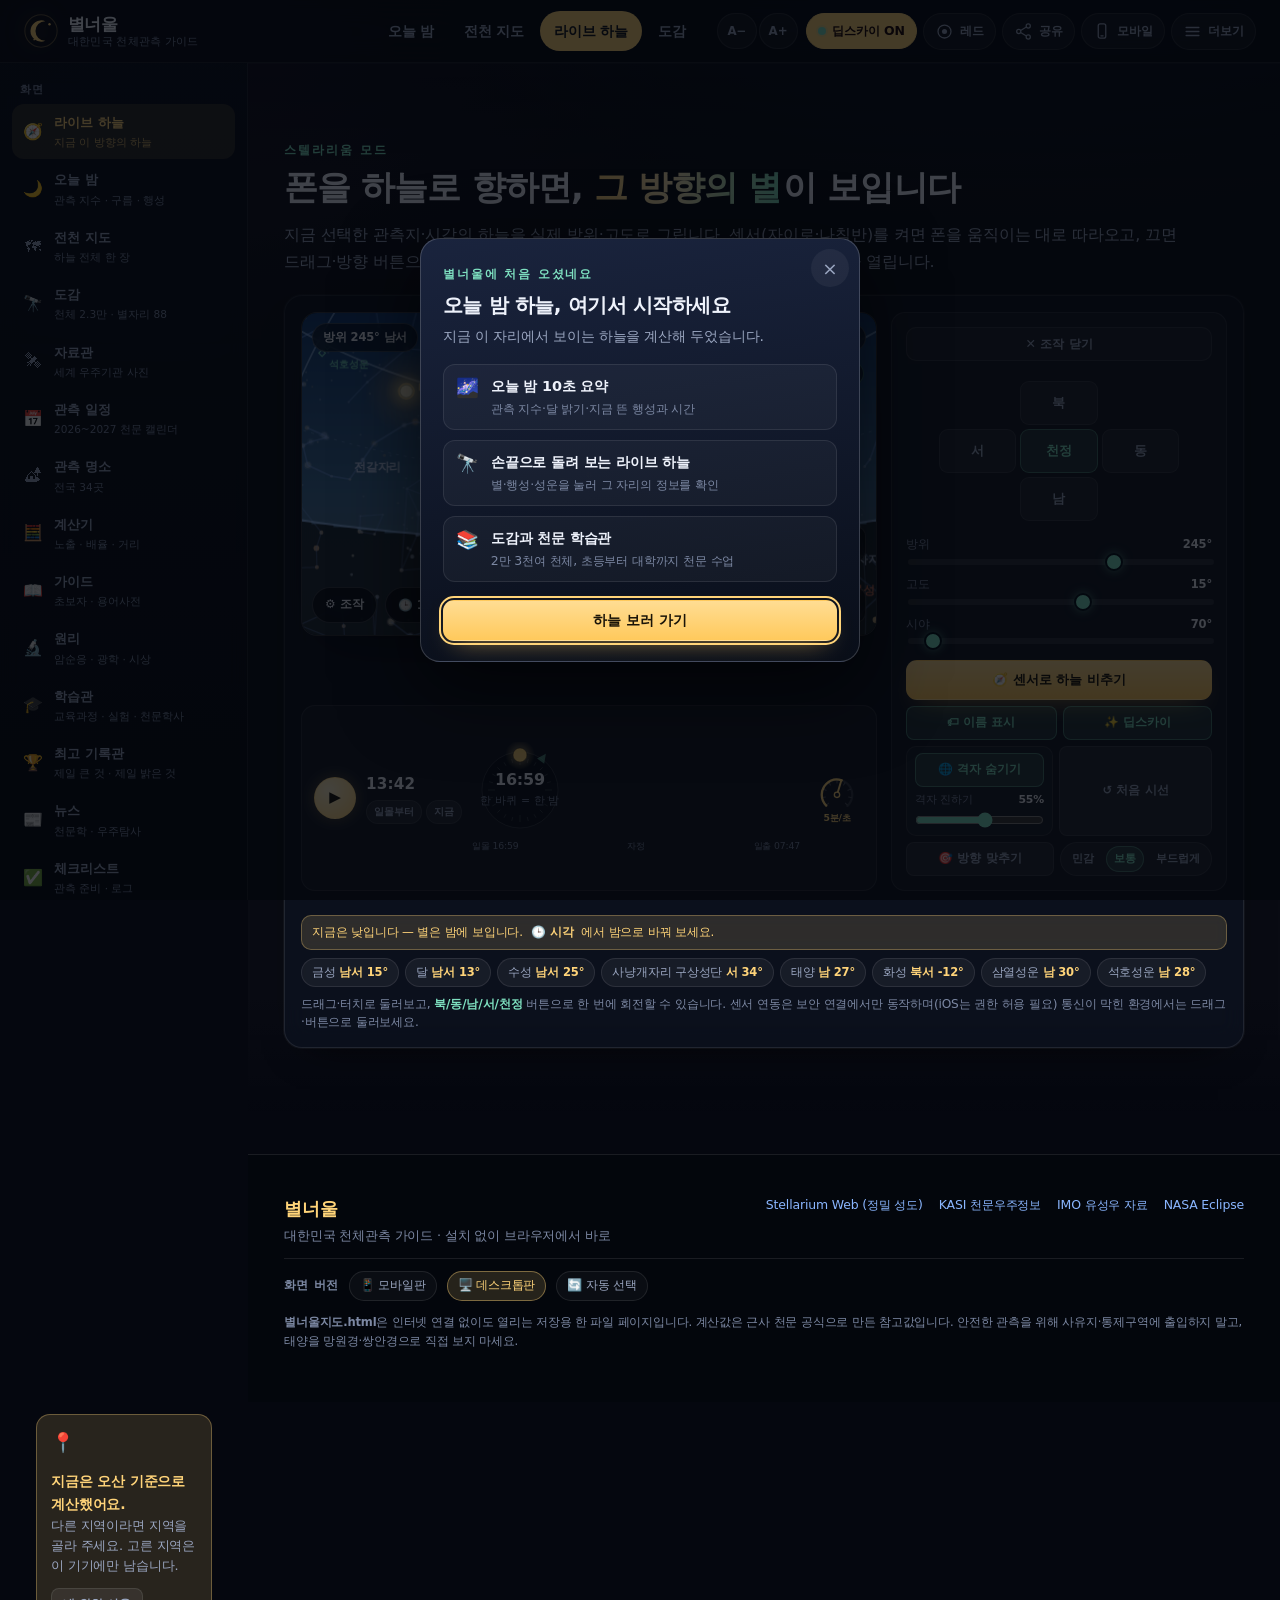
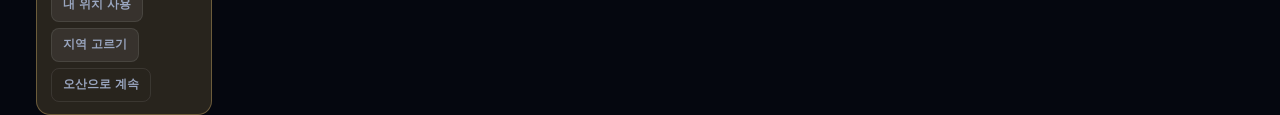
==== commit 02b187b4: "🌌 Gaia 축소 빈 공간·가운데 섬 · 조회 속도(포괄 캐시·1.2초 미러 경쟁·fov 12° 예열) · 별빛 등급 순차 표시 · 수정판 v3.0 — 캐시 2026-11-28.2" ====
--- a/desktop.html
+++ b/desktop.html
@@ -247,6 +247,7 @@
               <span class="mi-txt"><b>별너울 공유하기</b><small>링크 보내기 · 친구에게 추천</small></span>
             </button>
           </div>
+          <p class="more-ver" id="appVer" data-app-version title="지금 보고 있는 수정판">별너울 v3.0</p>
         </div>
       </div>
     </div>
--- a/styles.css
+++ b/styles.css
@@ -1975,6 +1975,16 @@
   transform-origin: top right; animation: moreIn .16s ease-out;
 }
 .more-menu[hidden] { display: none; }
+/* ☰ 더보기 맨 아래 — 지금 보고 있는 수정판 번호(작고 조용하게). */
+.more-ver {
+  margin: 6px 2px 2px; padding: 8px 8px 2px; border-top: 1px solid var(--border);
+  font-size: .68rem; font-weight: 700; letter-spacing: .06em;
+  color: var(--faint); text-align: right; user-select: text;
+}
+.bwshare-ver {
+  margin: -6px 0 12px; font-size: .68rem; font-weight: 700; letter-spacing: .06em;
+  color: rgba(180, 200, 235, .62); text-align: center;
+}
 @keyframes moreIn { from { opacity: 0; transform: translateY(-6px) scale(.98); } to { opacity: 1; transform: none; } }
 .more-core { display: none; }
 .more-group { padding: 8px 2px; border-top: 1px solid var(--border); }
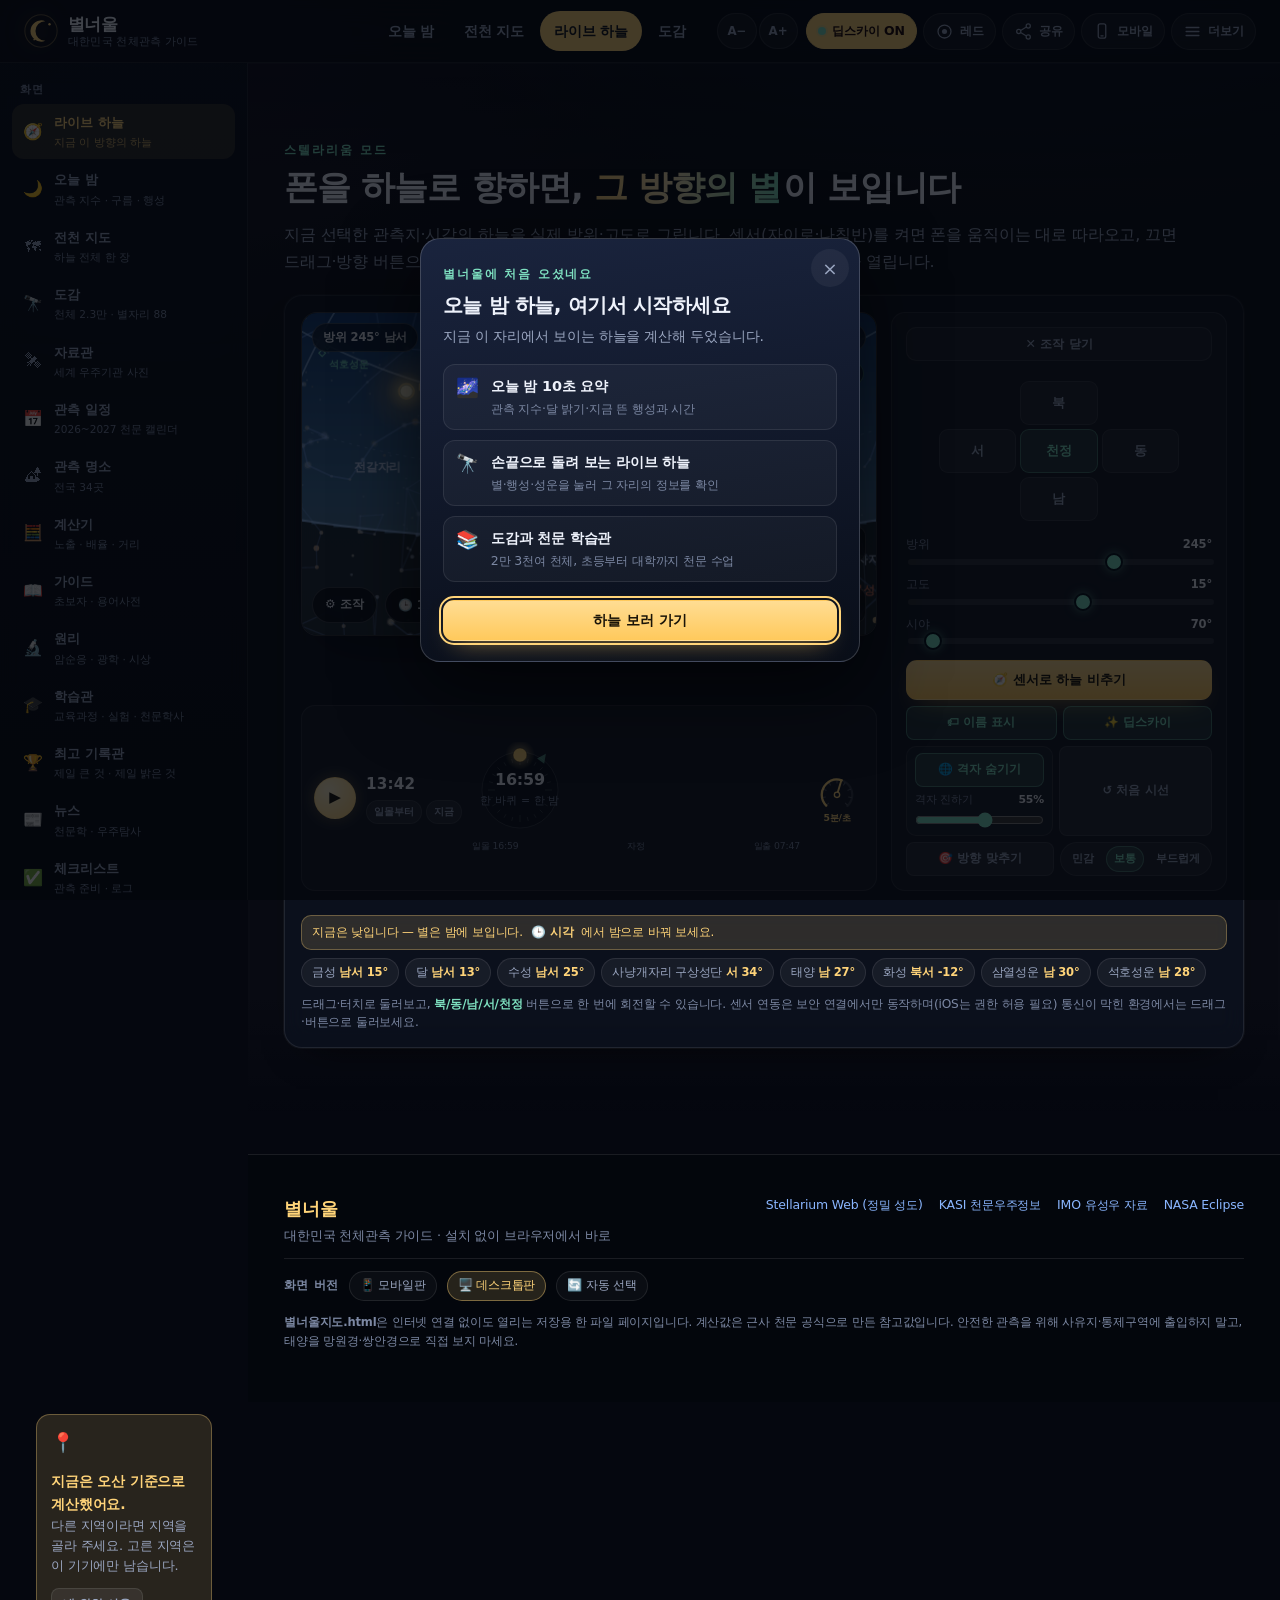
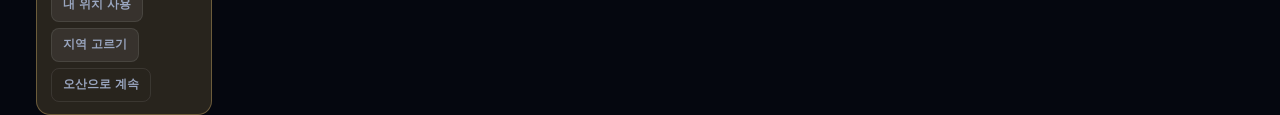
==== commit c2022c82: "🏆 퀴즈 온라인 랭킹(Supabase 종목 45종)·내 기기 최고 기록 · 폰을 기울여도 지평선 고정(롤) · 전천 지도 은하수 텍스처 · 문제 범위 '확장 성도·Gaia 미포함'" ====
--- a/desktop.html
+++ b/desktop.html
@@ -247,7 +247,7 @@
               <span class="mi-txt"><b>별너울 공유하기</b><small>링크 보내기 · 친구에게 추천</small></span>
             </button>
           </div>
-          <p class="more-ver" id="appVer" data-app-version title="지금 보고 있는 수정판">별너울 v3.0</p>
+          <p class="more-ver" id="appVer" data-app-version title="지금 보고 있는 수정판">별너울 v3.1</p>
         </div>
       </div>
     </div>
@@ -707,7 +707,7 @@
       <button class="cat-tab is-active" type="button" id="tabObjects" role="tab" aria-selected="true" aria-controls="panelObjects" data-cat-tab="objects">🌌 천체 도감 <span class="cat-tab-num">2,571종</span></button>
       <button class="cat-tab" type="button" id="tabConst" role="tab" aria-selected="false" aria-controls="panelConstellations" data-cat-tab="const" tabindex="-1">✨ 별자리 88 <span class="cat-tab-num">IAU 전체</span></button>
       <button class="cat-tab" type="button" id="tabDeep" role="tab" aria-selected="false" aria-controls="panelDeep" data-cat-tab="deep" tabindex="-1">🌌 확장 성도 · Gaia <span class="cat-tab-num">11만 + 18억</span></button>
-      <button class="cat-tab" type="button" id="tabQuiz" role="tab" aria-selected="false" aria-controls="panelQuiz" data-cat-tab="quiz" tabindex="-1">🎯 퀴즈 <span class="cat-tab-num">8문제</span></button>
+      <button class="cat-tab" type="button" id="tabQuiz" role="tab" aria-selected="false" aria-controls="panelQuiz" data-cat-tab="quiz" tabindex="-1">🎯 퀴즈 <span class="cat-tab-num">5~100문제</span></button>
     </div>
 
     <div class="cat-panel" id="panelObjects" role="tabpanel" aria-labelledby="tabObjects">
--- a/styles.css
+++ b/styles.css
@@ -3554,6 +3554,11 @@
   .quiz-count { min-width: 0; flex: 1 1 calc(20% - 5px); min-height: 36px; padding: 7px 4px; font-size: .76rem; }
   .quiz-level { flex-direction: row; align-items: baseline; gap: 8px; min-height: 48px; }
   .quiz-level small { font-size: .74rem; }
+  .quiz-level-note { flex: 0 0 auto; font-size: .68rem; }
+  .qr-row { grid-template-columns: 22px minmax(0, 1fr) auto 42px; gap: 6px; font-size: .78rem; padding: 6px 5px; }
+  .qr-time { font-size: .7rem; }
+  .quiz-nick-row { flex-wrap: wrap; }
+  .quiz-nick-row .btn-primary { flex: 1 1 100%; }
   .quiz-how { padding: 12px 14px 12px 30px; font-size: .82rem; }
   .quiz-q { font-size: 1rem; }
   .quiz-opt { font-size: .92rem; padding: 11px 12px; }
@@ -3561,6 +3566,61 @@
   .qf-row > button { flex: 1 1 132px; }
   .quiz-actions > button { flex: 1 1 140px; }
 }
+
+/* =========================================================================
+   🏆 퀴즈 온라인 랭킹 (2026-11-29 · v3.1) — 종목별 TOP 20 · 내 기기 최고 기록
+   ========================================================================= */
+.quiz-level-note { font-style: normal; font-size: .66rem; line-height: 1.25; color: var(--muted); opacity: .72; }
+.quiz-level.is-active .quiz-level-note { color: var(--text); opacity: .72; }
+.quiz-rank-slot { margin-top: 14px; }
+.quiz-rank {
+  padding: 12px 13px; border-radius: var(--radius-sm); border: 1px solid var(--border);
+  background: rgba(255, 255, 255, .03); text-align: left;
+}
+.qr-head { display: flex; align-items: center; gap: 8px; flex-wrap: wrap; }
+.qr-head b { font-size: .88rem; }
+.qr-sub { font-size: .72rem; color: var(--muted); }
+.qr-refresh {
+  margin-left: auto; min-width: 30px; min-height: 30px; padding: 0 8px; cursor: pointer;
+  border-radius: 9px; border: 1px solid var(--border); background: rgba(255, 255, 255, .04);
+  color: var(--muted); font: inherit; font-size: .82rem;
+}
+.qr-refresh:hover { color: var(--text); border-color: var(--border-hi); }
+.qr-refresh.is-busy { opacity: .5; }
+.qr-body { margin-top: 8px; }
+.qr-wait, .qr-note, .qr-empty { margin: 6px 0 0; font-size: .78rem; line-height: 1.6; color: var(--muted); }
+.qr-list { list-style: none; margin: 0; padding: 0; display: grid; gap: 3px; }
+.qr-row {
+  display: grid; grid-template-columns: 28px minmax(0, 1fr) auto 56px; align-items: center; gap: 8px;
+  padding: 6px 7px; border-radius: 9px; font-size: .82rem;
+}
+.qr-row:nth-child(odd) { background: rgba(255, 255, 255, .03); }
+.qr-row.is-me { background: var(--accent-soft); box-shadow: inset 0 0 0 1px var(--accent); }
+.qr-n { font-weight: 900; color: var(--muted); font-variant-numeric: tabular-nums; text-align: right; }
+.qr-row:nth-child(1) .qr-n { color: #ffd479; }
+.qr-row:nth-child(2) .qr-n { color: #cfd6e6; }
+.qr-row:nth-child(3) .qr-n { color: #d9a066; }
+.qr-name { overflow: hidden; text-overflow: ellipsis; white-space: nowrap; }
+.qr-score { font-variant-numeric: tabular-nums; color: var(--muted); }
+.qr-score b { color: var(--text); }
+.qr-time { font-size: .74rem; color: var(--muted); text-align: right; font-variant-numeric: tabular-nums; }
+.quiz-nick { margin: 10px 0 4px; }
+.quiz-nick label { display: block; margin-bottom: 5px; font-size: .74rem; font-weight: 800; color: var(--muted); }
+.quiz-nick-row { display: flex; gap: 7px; }
+.quiz-nick-row input {
+  flex: 1 1 auto; min-width: 0; min-height: 44px; padding: 9px 12px; border-radius: 11px;
+  border: 1px solid var(--border); background: rgba(255, 255, 255, .05); color: var(--text);
+  font: inherit; font-size: .9rem;
+}
+.quiz-nick-row input:focus { outline: 2px solid var(--accent); outline-offset: 1px; }
+.quiz-nick-row .btn-primary { flex: 0 0 auto; min-height: 44px; padding: 0 16px; font-size: .88rem; }
+.quiz-nick-msg { margin: 6px 0 0; font-size: .76rem; line-height: 1.5; color: var(--muted); }
+.quiz-nick-msg.is-no { color: var(--danger); }
+.quiz-nick-msg.is-ok { color: var(--ok); }
+.quiz-sent { margin: 8px 0 0; font-size: .84rem; line-height: 1.55; color: var(--text); }
+.quiz-sent b { color: var(--accent); }
+.quiz-dur { margin: 2px 0 4px; font-size: .84rem; color: var(--muted); }
+.quiz-dur b { color: var(--text); }
 
 /* =========================================================================
    🏆 우주 최고 기록관 (2026-11-28) — 어린이용 큰 글씨 카드 + 직접 그린 도해
